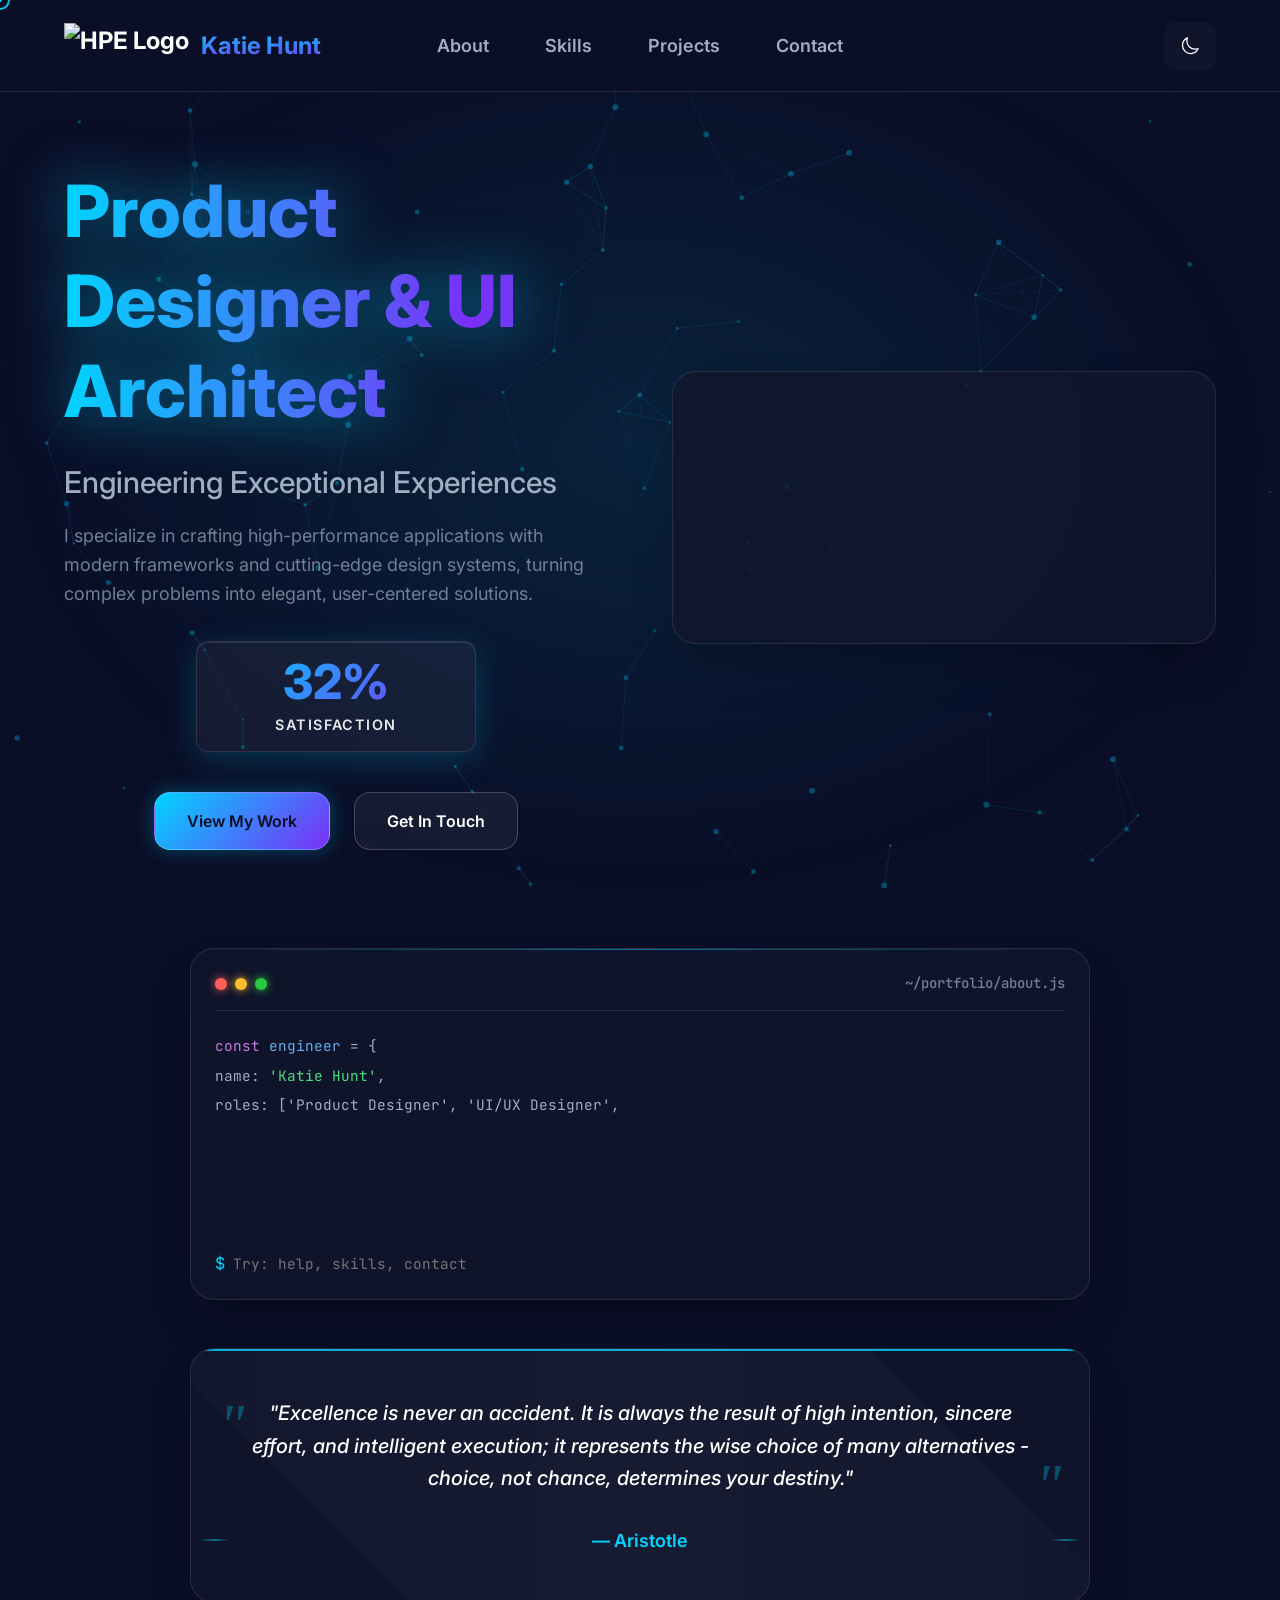
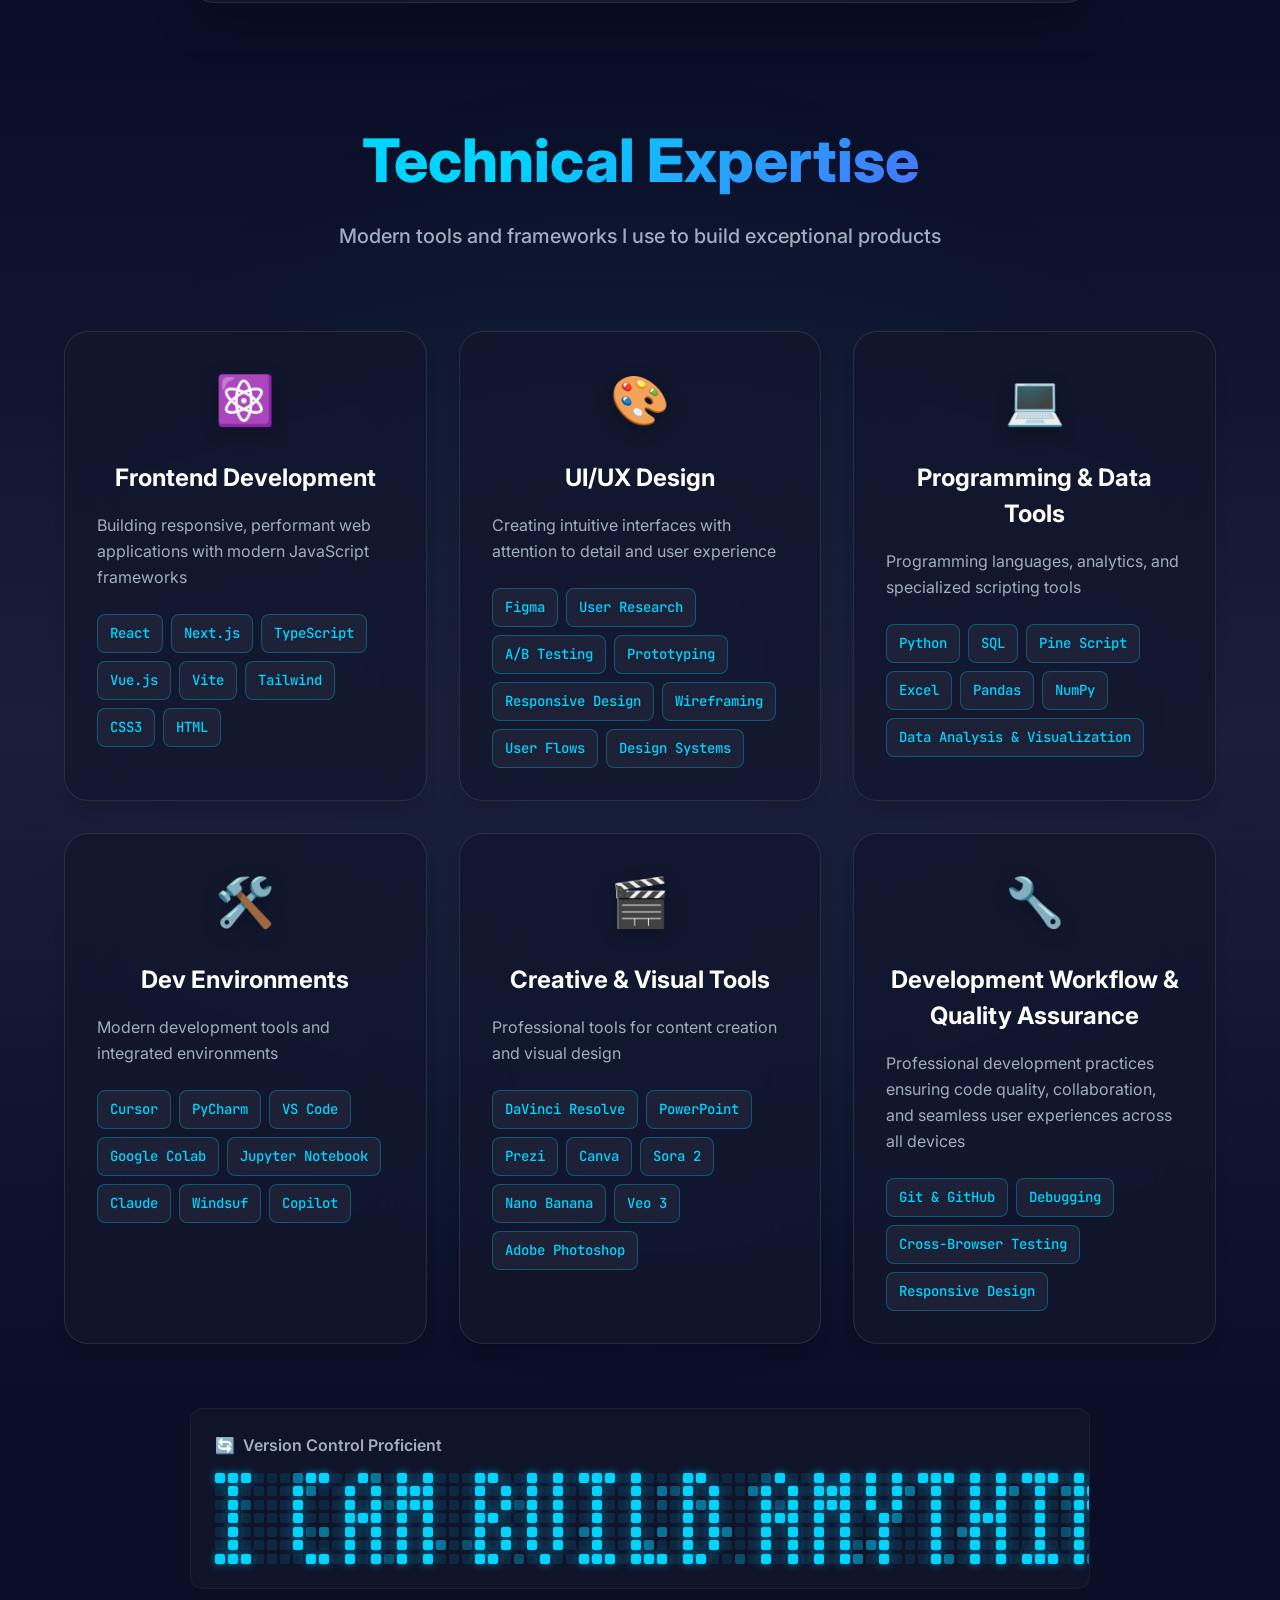
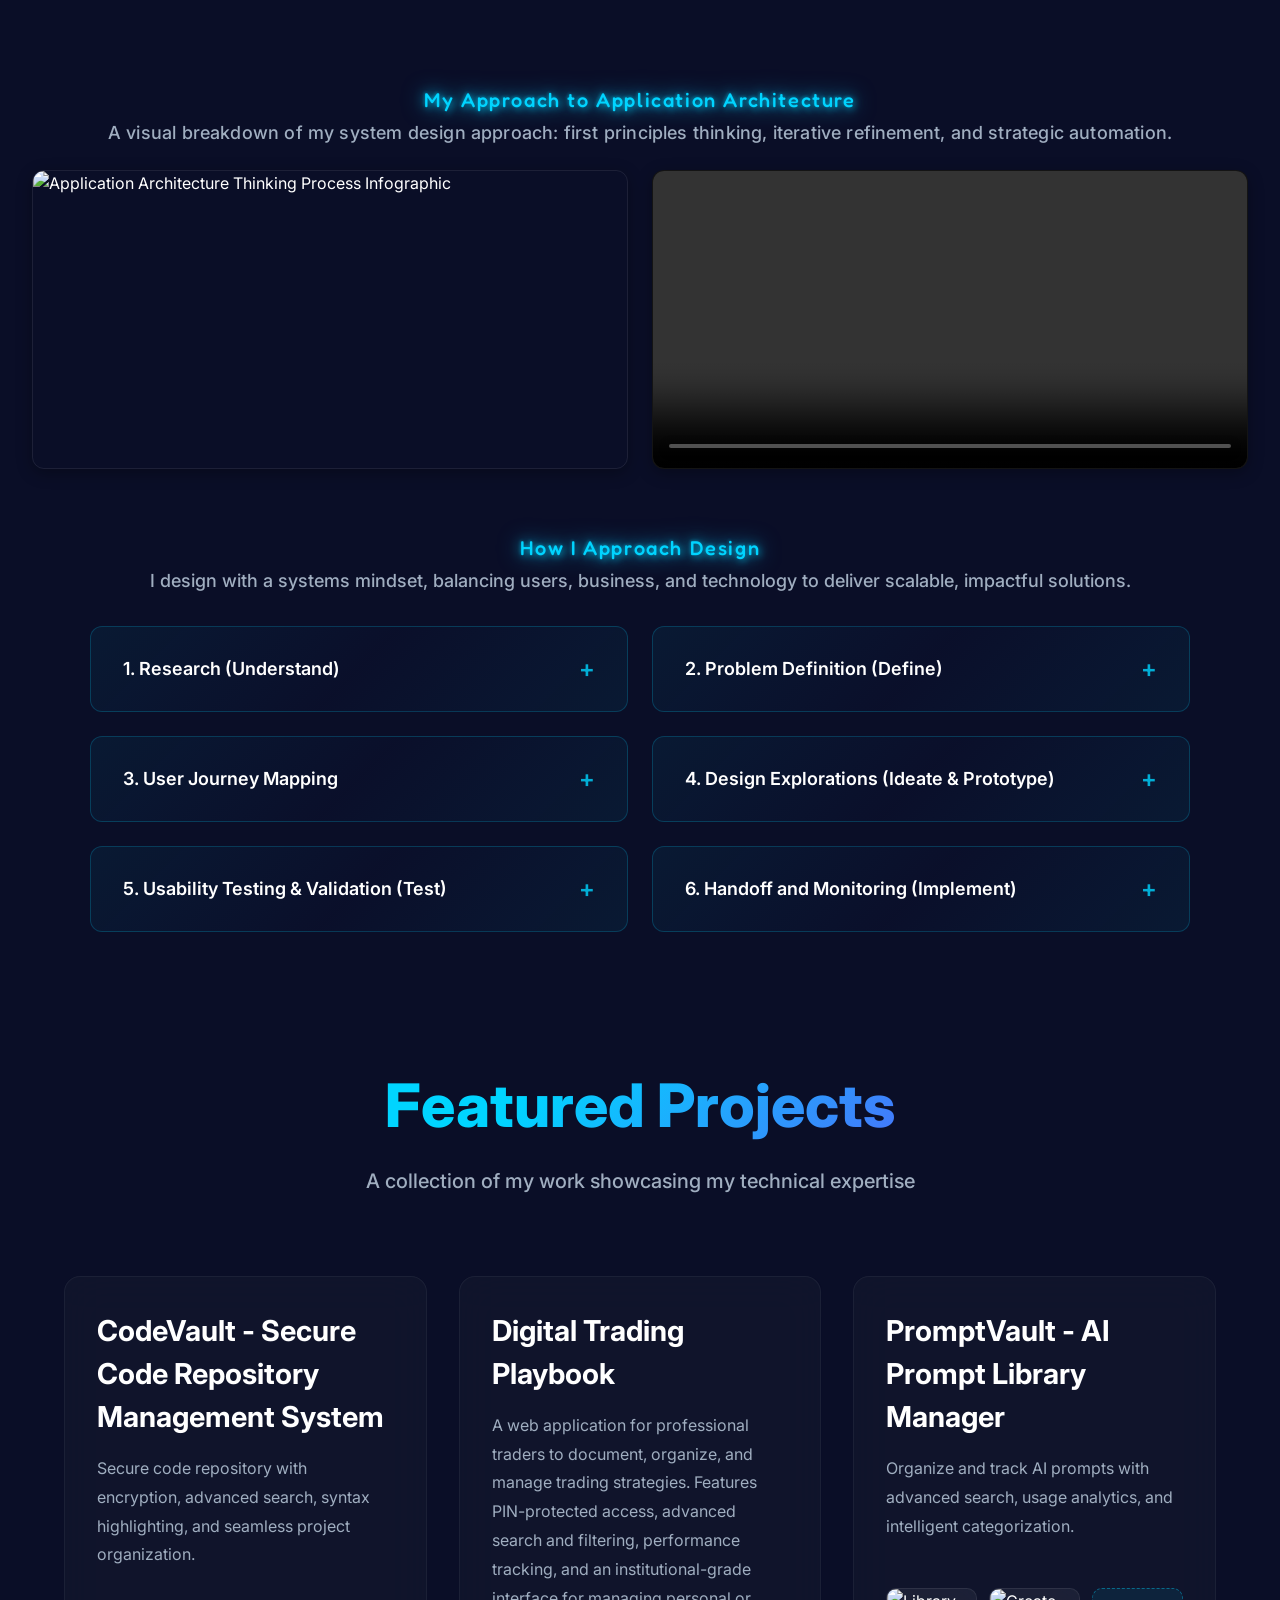
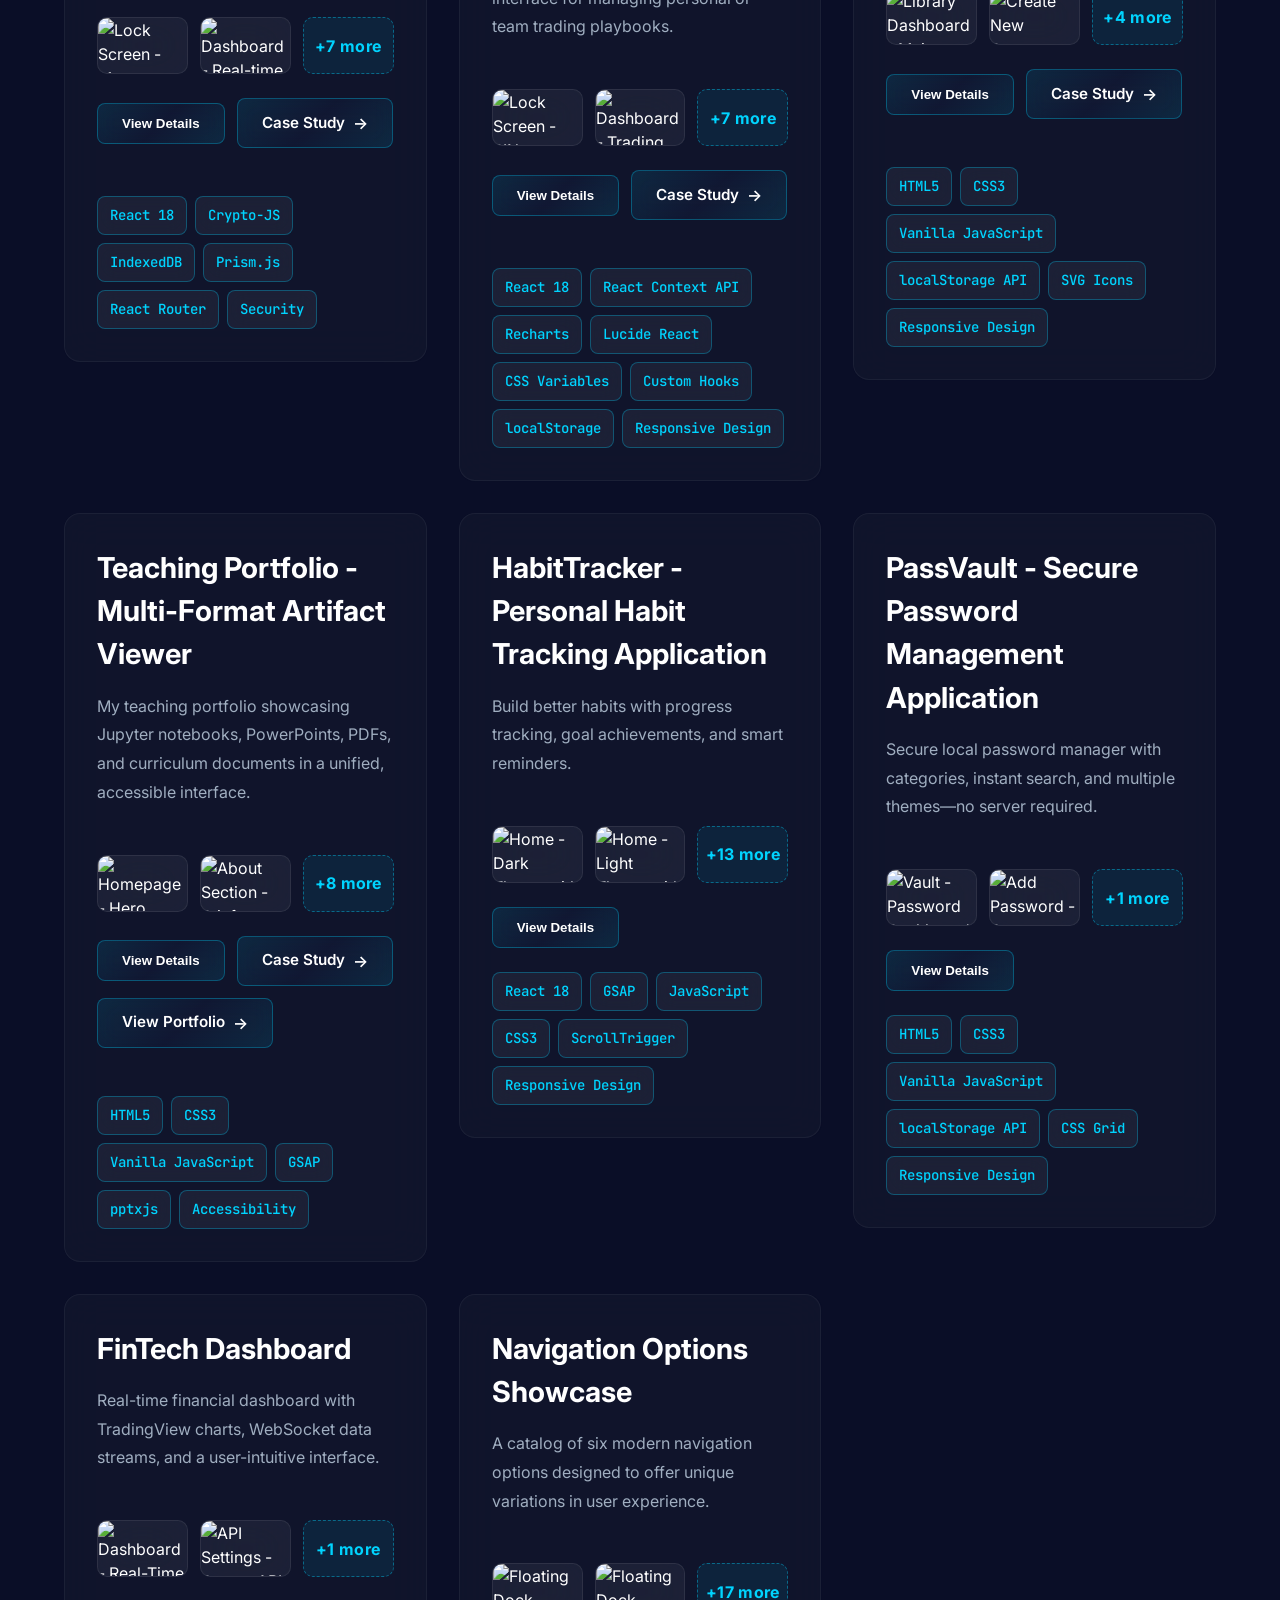
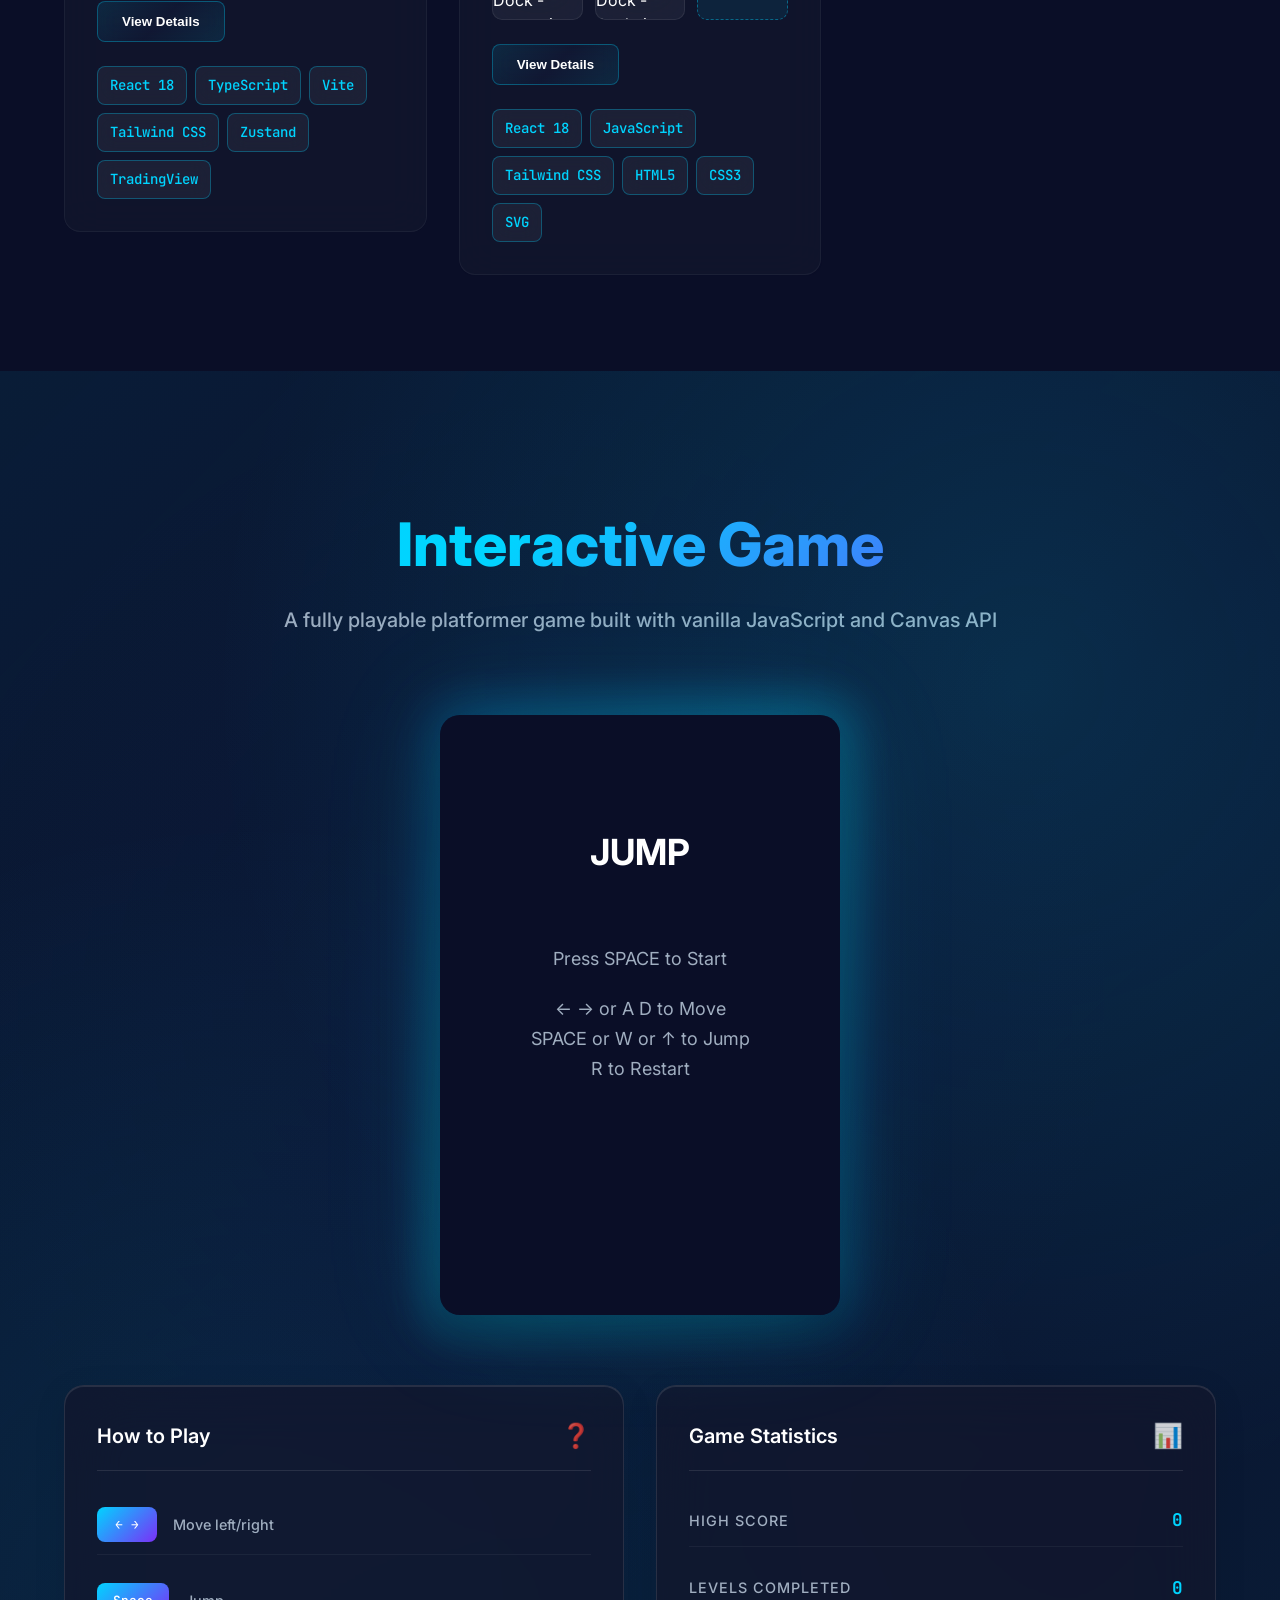
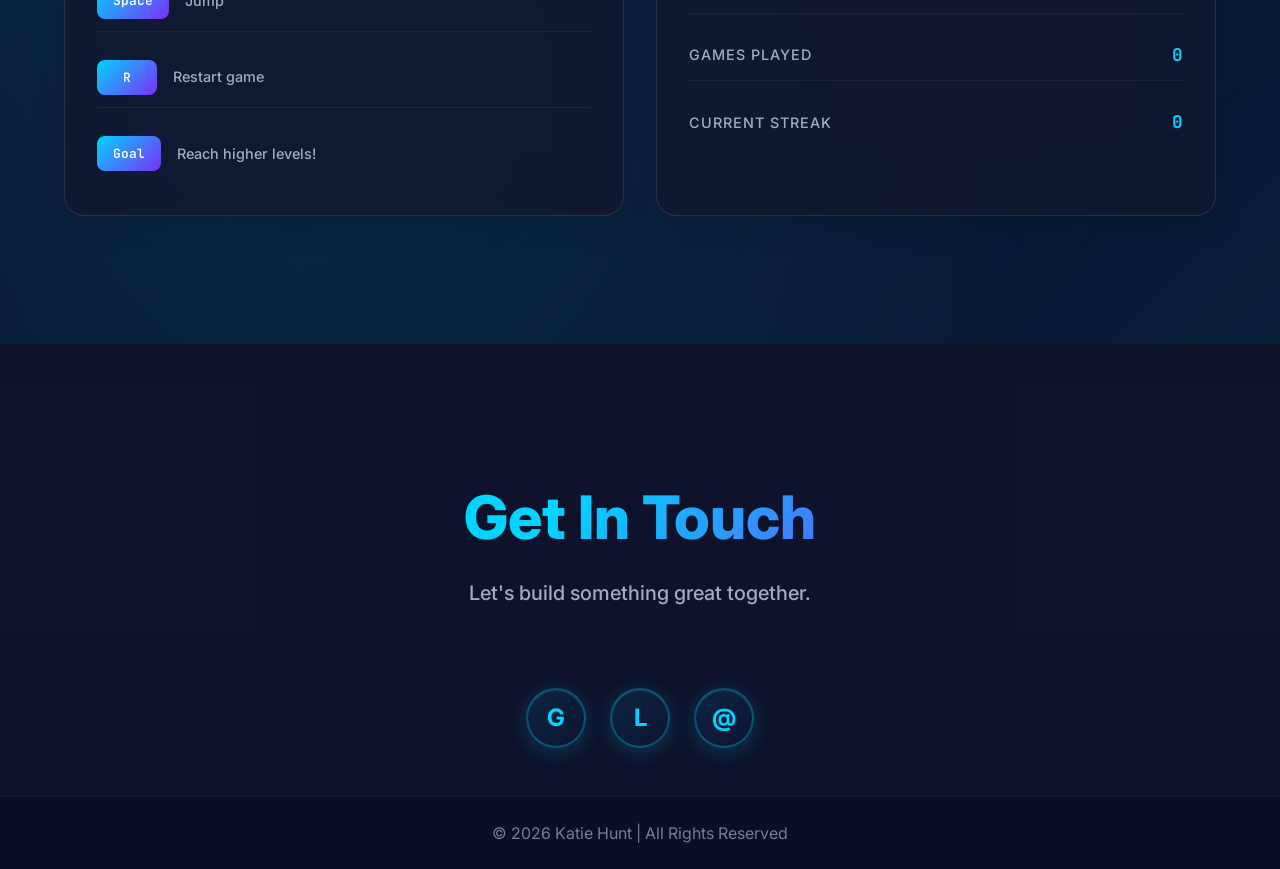
==== index.html @ 28698bba "case study pages added" ====
<!DOCTYPE html>
<html lang="en">
<head>
    <meta charset="UTF-8">
    <meta name="viewport" content="width=device-width, initial-scale=1.0">
    <title>Katie Hunt - Portfolio</title>
    <link rel="icon" href="images/HPE pyramid.png" type="image/png">
    <link rel="apple-touch-icon" href="images/HPE pyramid.png">
    <link href="https://fonts.googleapis.com/css2?family=Inter:wght@300;400;500;600;700;800&family=JetBrains+Mono:wght@400;500;600&family=Fredoka+One&display=swap" rel="stylesheet">
    <link rel="stylesheet" href="styles.css">
</head>
<body>
    <canvas id="particleCanvas"></canvas>
    <div class="modal-backdrop" id="modalBackdrop"></div>

    <div class="perf-monitor hidden" id="perfMonitor">
        <span class="fps">FPS: <span id="fps">60</span></span> | 
        Load: <span id="loadTime">0</span>ms
    </div>

    <div class="easter-egg-modal" id="easterEgg">
        <h2>🎉 You Found It!</h2>
        <p style="margin: 1.5rem 0; color: var(--text-secondary);">
            Congratulations! You discovered the secret Konami code.<br>
            <span style="color: var(--accent-primary); font-family: 'JetBrains Mono', monospace;">
                ↑ ↑ ↓ ↓ ← → ← → B A
            </span>
        </p>
        <button class="btn btn-primary" onclick="closeEasterEgg()">Awesome!</button>
    </div>

    <nav id="navbar">
        <div class="nav-left">
            <div class="logo" onclick="window.scrollTo({top: 0, behavior: 'smooth'})">
                <img src="images/HPE pyramid.png" alt="HPE Logo" class="logo-image">
                <div class="logo-text">
                    <span class="logo-letter">K</span><span class="logo-letter">a</span><span class="logo-letter">t</span><span class="logo-letter">i</span><span class="logo-letter">e</span><span class="logo-space"> </span><span class="logo-letter">H</span><span class="logo-letter">u</span><span class="logo-letter">n</span><span class="logo-letter">t</span>
                </div>
            </div>
        </div>
        <ul class="nav-links">
            <li><a href="about.html" class="about-btn">About</a></li>
            <li><a href="#skills">Skills</a></li>
            <li><a href="#projects">Projects</a></li>
            <li><a href="#contact">Contact</a></li>
        </ul>
        <div class="nav-right">
            <div class="theme-toggle" id="themeToggle" role="button" tabindex="0" aria-label="Switch to light mode">
                <svg class="theme-icon theme-icon--moon" xmlns="http://www.w3.org/2000/svg" fill="none" viewBox="0 0 24 24" stroke-width="1.5" stroke="currentColor" aria-hidden="true"><path stroke-linecap="round" stroke-linejoin="round" d="M21.752 15.002A9.718 9.718 0 0118 15.75c-5.385 0-9.75-4.365-9.75-9.75 0-1.33.266-2.597.748-3.752A9.753 9.753 0 003 11.25C3 16.635 7.365 21 12.75 21a9.753 9.753 0 009.002-5.998z"/></svg>
                <svg class="theme-icon theme-icon--sun" xmlns="http://www.w3.org/2000/svg" fill="none" viewBox="0 0 24 24" stroke-width="1.5" stroke="currentColor" aria-hidden="true"><path stroke-linecap="round" stroke-linejoin="round" d="M12 3v2.25m6.364.386l-1.591 1.591M21 12h-2.25m-.386 6.364l-1.591-1.591M12 18.75V21m-4.773-4.227l-1.591 1.591M5.25 12H3m4.227-4.773L5.636 5.636M15.75 12a3.75 3.75 0 11-7.5 0 3.75 3.75 0 017.5 0z"/></svg>
            </div>
            <button class="mobile-menu-btn" id="mobileMenuBtn">
                <span></span>
                <span></span>
                <span></span>
            </button>
        </div>
    </nav>

    <section class="hero">
        <div class="hero-content">
            <div class="hero-text">
                <h1>Product Designer & UI Architect</h1>
                <p class="subtitle">Engineering Exceptional Experiences</p>
                <p class="description">I specialize in crafting high-performance applications with modern frameworks and cutting-edge design systems, turning complex problems into elegant, user-centered solutions.</p>
                
                <div class="hero-stats">
                    <div class="stat satisfaction-stat">
                        <div class="stat-number" data-target="100">0</div>
                        <div class="stat-label">Satisfaction</div>
                    </div>
                </div>

                <div class="cta-buttons">
                    <a href="#projects" class="btn btn-primary">View My Work</a>
                    <a href="#contact" class="btn btn-secondary">Get In Touch</a>
                </div>
            </div>

            <div>
                <div class="hero-media-card">
                    <video class="hero-media-video" src="videos/PD%20portfolio%20hero%20video.mp4" autoplay muted loop playsinline preload="metadata"></video>
                </div>
            </div>
        </div>
    </section>

    <!-- Inspirational Quote Section -->
    <section class="quote-section">
        <div class="quote-stack">
            <div class="terminal-card">
                <div class="terminal-header">
                    <div class="terminal-dots">
                        <div class="terminal-dot"></div>
                        <div class="terminal-dot"></div>
                        <div class="terminal-dot"></div>
                    </div>
                    <div class="terminal-title">~/portfolio/about.js</div>
                </div>
                <div class="terminal-content">
                    <div class="terminal-line"><span class="code-keyword">const</span> <span class="code-function">engineer</span> = {</div>
                    <div class="terminal-line">  name: <span class="code-string">'Katie Hunt'</span>,</div>
                    <div class="terminal-line">  roles: [<span class="code-string">'Product Designer'</span>, <span class="code-string">'UI/UX Designer'</span>, <span class="code-string">'Frontend Engineer'</span>],</div>
                    <div class="terminal-line">  stack: {</div>
                    <div class="terminal-line">    frontend: [<span class="code-string">'React'</span>, <span class="code-string">'Next.js'</span>, <span class="code-string">'TypeScript'</span>, <span class="code-string">'Tailwind CSS'</span>, <span class="code-string">'HTML'</span>, <span class="code-string">'CSS'</span>], design: [<span class="code-string">'Wireframing'</span>, <span class="code-string">'Prototyping'</span>, <span class="code-string">'User Flows'</span>, <span class="code-string">'Design Systems'</span>],</div>
                    <div class="terminal-line">    creative: [<span class="code-string">'Cursor'</span>, <span class="code-string">'Claude'</span>, <span class="code-string">'ChatGPT'</span>]</div>
                    <div class="terminal-line">  },</div>
                    <div class="terminal-line">  passion: <span class="code-string">'Building the future'</span></div>
                    <div class="terminal-line">};</div>
                </div>
                <div class="terminal-input">
                    <span class="terminal-prompt">$</span>
                    <input type="text" class="terminal-input-field" placeholder="Try: help, skills, contact" id="terminalInput">
                </div>
            </div>

            <div class="quote-card">
                <div class="quote-content">
                    <blockquote class="quote-text">
                        "Excellence is never an accident. It is always the result of high intention, sincere effort, and intelligent execution; it represents the wise choice of many alternatives - choice, not chance, determines your destiny."
                    </blockquote>
                    <cite class="quote-attribution">― Aristotle</cite>
                </div>
            </div>
        </div>
    </section>

    <section id="skills" class="skills-section">
        <h2 class="section-title">Technical Expertise</h2>
        <p class="section-subtitle">Modern tools and frameworks I use to build exceptional products</p>

        <div class="skills-grid">
            <div class="skill-card particle-zone">
                <span class="skill-icon">⚛️</span>
                <h3>Frontend Development</h3>
                <p>Building responsive, performant web applications with modern JavaScript frameworks</p>
                <div class="tech-tags">
                    <span class="tech-tag">React</span>
                    <span class="tech-tag">Next.js</span>
                    <span class="tech-tag">TypeScript</span>
                    <span class="tech-tag">Vue.js</span>
                    <span class="tech-tag">Vite</span>
                    <span class="tech-tag">Tailwind</span>
                    <span class="tech-tag">CSS3</span>
                    <span class="tech-tag">HTML</span>
                </div>
            </div>

            <div class="skill-card particle-zone">
                <span class="skill-icon">🎨</span>
                <h3>UI/UX Design</h3>
                <p>Creating intuitive interfaces with attention to detail and user experience</p>
                <div class="tech-tags">
                    <span class="tech-tag">Figma</span>
                    <span class="tech-tag">User Research</span>
                    <span class="tech-tag">A/B Testing</span>
                    <span class="tech-tag">Prototyping</span>
                    <span class="tech-tag">Responsive Design</span>
                    <span class="tech-tag">Wireframing</span>
                    <span class="tech-tag">User Flows</span>
                    <span class="tech-tag">Design Systems</span>
                </div>
            </div>

            <div class="skill-card">
                <span class="skill-icon">💻</span>
                <h3>Programming & Data Tools</h3>
                <p>Programming languages, analytics, and specialized scripting tools</p>
                <div class="tech-tags">
                    <span class="tech-tag">Python</span>
                    <span class="tech-tag">SQL</span>
                    <span class="tech-tag">Pine Script</span>
                    <span class="tech-tag">Excel</span>
                    <span class="tech-tag">Pandas</span>
                    <span class="tech-tag">NumPy</span>
                    <span class="tech-tag">Data Analysis & Visualization</span>
                </div>
            </div>

            <div class="skill-card particle-zone">
                <span class="skill-icon">🛠️</span>
                <h3>Dev Environments</h3>
                <p>Modern development tools and integrated environments</p>
                <div class="tech-tags">
                    <span class="tech-tag">Cursor</span>
                    <span class="tech-tag">PyCharm</span>
                    <span class="tech-tag">VS Code</span>
                    <span class="tech-tag">Google Colab</span>
                    <span class="tech-tag">Jupyter Notebook</span>
                    <span class="tech-tag">Claude</span>
                    <span class="tech-tag">Windsuf</span>
                    <span class="tech-tag">Copilot</span>
                </div>
            </div>

            <div class="skill-card particle-zone">
                <span class="skill-icon">🎬</span>
                <h3>Creative & Visual Tools</h3>
                <p>Professional tools for content creation and visual design</p>
                <div class="tech-tags">
                    <span class="tech-tag">DaVinci Resolve</span>
                    <span class="tech-tag">PowerPoint</span>
                    <span class="tech-tag">Prezi</span>
                    <span class="tech-tag">Canva</span>
                    <span class="tech-tag">Sora 2</span>
                    <span class="tech-tag">Nano Banana</span>
                    <span class="tech-tag">Veo 3</span>
                    <span class="tech-tag">Adobe Photoshop</span>
                </div>
            </div>

            <div class="skill-card particle-zone">
                <span class="skill-icon">🔧</span>
                <h3>Development Workflow & Quality Assurance</h3>
                <p>Professional development practices ensuring code quality, collaboration, and seamless user experiences across all devices</p>
                <div class="tech-tags">
                    <span class="tech-tag">Git & GitHub</span>
                    <span class="tech-tag">Debugging</span>
                    <span class="tech-tag">Cross-Browser Testing</span>
                    <span class="tech-tag">Responsive Design</span>
                </div>
            </div>
        </div>
    </section>

    <div class="github-activity">
        <div class="activity-header">
            <span>🔄</span>
            <span>Version Control Proficient</span>
        </div>
        <div class="activity-grid" id="activityGrid"></div>
    </div>

    <!-- Architecture Thinking Showcase -->
    <div class="architecture-showcase-wrapper">
        <h3 class="section-subtitle architecture-brain-text">My Approach to Application Architecture</h3>
        <p class="design-approach-subtitle">A visual breakdown of my system design approach: first principles thinking, iterative refinement, and strategic automation.</p>
        <div class="architecture-showcase-container">
            <div class="architecture-item architecture-image">
                <img src="images/HIT II.png" alt="Application Architecture Thinking Process Infographic">
            </div>
            <div class="architecture-item architecture-video">
                <video src="videos/Video%20Project%202.mp4" autoplay muted loop playsinline preload="metadata" controls>
                    Your browser does not support the video tag.
                </video>
            </div>
        </div>
    </div>

    <div class="design-approach-wrapper">
        <h3 class="section-subtitle architecture-brain-text animate-in">How I Approach Design</h3>
        <p class="design-approach-subtitle">I design with a systems mindset, balancing users, business, and technology to deliver scalable, impactful solutions.</p>

        <div class="design-approach-dropdowns">
            <details class="design-dropdown">
                <summary>1. Research (Understand)</summary>
                <div class="design-dropdown-content">
                    <p>Learn what users need and why. Use interviews, data, and audits. Get clear insights to avoid guessing.</p>
                </div>
            </details>
            <details class="design-dropdown">
                <summary>2. Problem Definition (Define)</summary>
                <div class="design-dropdown-content">
                    <p>Turn insights into a clear problem. Create personas and journey maps. Get everyone aligned on the goal.</p>
                </div>
            </details>
            <details class="design-dropdown">
                <summary>3. User Journey Mapping</summary>
                <div class="design-dropdown-content">
                    <p>Map the user's path from start to goal. Find friction and opportunities early.</p>
                </div>
            </details>
            <details class="design-dropdown">
                <summary>4. Design Explorations (Ideate & Prototype)</summary>
                <div class="design-dropdown-content">
                    <p>Explore ideas, sketch, and build prototypes. Deliver solutions that balance usability and impact.</p>
                </div>
            </details>
            <details class="design-dropdown">
                <summary>5. Usability Testing & Validation (Test)</summary>
                <div class="design-dropdown-content">
                    <p>Test with real users. Get feedback. Refine for clarity and accessibility.</p>
                </div>
            </details>
            <details class="design-dropdown">
                <summary>6. Handoff and Monitoring (Implement)</summary>
                <div class="design-dropdown-content">
                    <p>Implement specs and design systems. Monitor after launch so designs perform.</p>
                </div>
            </details>
        </div>
    </div>

    <section id="projects" class="projects-section">
        <h2 class="section-title">Featured Projects</h2>
        <p class="section-subtitle">A collection of my work showcasing my technical expertise</p>

        <div class="projects-grid">
            <article class="project-card card-3d-advanced particle-zone">
                <div class="project-content">
                    <h3>CodeVault - Secure Code Repository Management System</h3>
                    <p>Secure code repository with encryption, advanced search, syntax highlighting, and seamless project organization.</p>
                    
                    <div class="project-gallery" data-project="project3"></div>
                    
                    <div class="project-buttons">
                        <button class="expand-details-btn">View Details</button>
                        <a href="case-studies/codevault.html" class="view-portfolio-btn">
                            <span class="btn-text">Case Study</span>
                            <span class="btn-arrow">→</span>
                        </a>
                    </div>
                    
                    <div class="project-details-expanded">
                        <div class="detail-section">
                            <h4>Problem Solved</h4>
                            <p>Provides secure, encrypted storage for code snippets and repositories locally on your device. Protects sensitive code with password authentication while keeping it organized and searchable.</p>
                        </div>
                        <div class="detail-section">
                            <h4>Key Features</h4>
                            <ul class="arrow-list">
                                <li>➤ Master password authentication</li>
                                <li>➤ Code snippet management for 20+ languages</li>
                                <li>➤ Advanced search and filtering</li>
                                <li>➤ Project organization with custom colors</li>
                                <li>➤ File tree navigation with syntax highlighting</li>
                                <li>➤ IndexedDB storage for large collections</li>
                                <li>➤ Real-time KPI dashboard</li>
                            </ul>
                        </div>
                    </div>
                    
                    <div class="tech-tags">
                        <span class="tech-tag">React 18</span>
                        <span class="tech-tag">Crypto-JS</span>
                        <span class="tech-tag">IndexedDB</span>
                        <span class="tech-tag">Prism.js</span>
                        <span class="tech-tag">React Router</span>
                        <span class="tech-tag">Security</span>
                    </div>
                </div>
            </article>

            <article class="project-card card-3d-advanced particle-zone">
                <div class="project-content">
                    <h3>Digital Trading Playbook</h3>
                    <p>A web application for professional traders to document, organize, and manage trading strategies. Features PIN-protected access, advanced search and filtering, performance tracking, and an institutional-grade interface for managing personal or team trading playbooks.</p>
                    
                    <div class="project-gallery" data-project="project8"></div>
                    
                    <div class="project-buttons">
                        <button class="expand-details-btn">View Details</button>
                        <a href="case-studies/digital-trading-playbook.html" class="view-portfolio-btn">
                            <span class="btn-text">Case Study</span>
                            <span class="btn-arrow">→</span>
                        </a>
                    </div>
                    
                    <div class="project-details-expanded">
                        <div class="detail-section">
                            <h4>Problem Solved</h4>
                            <p>Centralizes trading strategies into one secure, organized platform. Replaces scattered notes and spreadsheets with a professional system for documenting trade rules, tracking performance metrics, and quickly referencing strategies during trading sessions.</p>
                        </div>
                        <div class="detail-section">
                            <h4>Key Features</h4>
                            <ul class="arrow-list">
                                <li>➤ PIN-protected authentication with auto-lock</li>
                                <li>➤ Dashboard with stats, search, filtering, and sorting</li>
                                <li>➤ Grid/list view modes</li>
                                <li>➤ Play Editor (create, view, edit, delete, duplicate)</li>
                                <li>➤ Multi-theme system (Dark, Light, Neon)</li>
                                <li>➤ Performance tracking with charts</li>
                                <li>➤ Keyboard shortcuts</li>
                                <li>➤ Data export/import (JSON)</li>
                            </ul>
                        </div>
                    </div>
                    
                    <div class="tech-tags">
                        <span class="tech-tag">React 18</span>
                        <span class="tech-tag">React Context API</span>
                        <span class="tech-tag">Recharts</span>
                        <span class="tech-tag">Lucide React</span>
                        <span class="tech-tag">CSS Variables</span>
                        <span class="tech-tag">Custom Hooks</span>
                        <span class="tech-tag">localStorage</span>
                        <span class="tech-tag">Responsive Design</span>
                    </div>
                </div>
            </article>

            <article class="project-card card-3d-advanced particle-zone">
                <div class="project-content">
                    <h3>PromptVault - AI Prompt Library Manager</h3>
                    <p>Organize and track AI prompts with advanced search, usage analytics, and intelligent categorization.</p>
                    
                    <div class="project-gallery" data-project="project7"></div>
                    
                    <div class="project-buttons">
                        <button class="expand-details-btn">View Details</button>
                        <a href="case-studies/promptvault.html" class="view-portfolio-btn">
                            <span class="btn-text">Case Study</span>
                            <span class="btn-arrow">→</span>
                        </a>
                    </div>
                    
                    <div class="project-details-expanded">
                        <div class="detail-section">
                            <h4>Problem Solved</h4>
                            <p>Organizes and manages AI prompts in one centralized library. Eliminates the frustration of recreating effective prompts by providing searchable categories, usage tracking, and insights into which prompts work best.</p>
                        </div>
                        <div class="detail-section">
                            <h4>Key Features</h4>
                            <ul class="arrow-list">
                                <li>➤ Multi-page routing (Library, Favorites, AI Insights, Settings)</li>
                                <li>➤ Dynamic category management</li>
                                <li>➤ AI Insights and Analytics dashboard</li>
                                <li>➤ Search with suggestions and filtering</li>
                                <li>➤ Data export/import functionality</li>
                                <li>➤ KPI dashboard with usage stats</li>
                            </ul>
                        </div>
                    </div>
                    
                    <div class="tech-tags">
                        <span class="tech-tag">HTML5</span>
                        <span class="tech-tag">CSS3</span>
                        <span class="tech-tag">Vanilla JavaScript</span>
                        <span class="tech-tag">localStorage API</span>
                        <span class="tech-tag">SVG Icons</span>
                        <span class="tech-tag">Responsive Design</span>
                    </div>
                </div>
            </article>

            <article class="project-card card-3d-advanced particle-zone">
                <div class="project-content">
                    <h3>Teaching Portfolio - Multi-Format Artifact Viewer</h3>
                    <p>My teaching portfolio showcasing Jupyter notebooks, PowerPoints, PDFs, and curriculum documents in a unified, accessible interface.</p>
                    
                    <div class="project-gallery" data-project="project6"></div>
                    
                    <!-- Button Container for Horizontal Layout -->
                    <div class="project-buttons">
                        <button class="expand-details-btn">View Details</button>
                        <a href="case-studies/teaching-portfolio.html" class="view-portfolio-btn">
                            <span class="btn-text">Case Study</span>
                            <span class="btn-arrow">→</span>
                        </a>
                        <a href="https://khunt247.github.io/Teaching-Portfolio/" target="_blank" rel="noopener noreferrer" class="view-portfolio-btn">
                            <span class="btn-text">View Portfolio</span>
                            <span class="btn-arrow">→</span>
                        </a>
                    </div>
                    
                    <div class="project-details-expanded">
                        <div class="detail-section">
                            <h4>Problem Solved</h4>
                            <p>Showcases diverse educational materials (notebooks, presentations, PDFs) in one accessible platform. Eliminates the need for multiple apps or downloads by rendering all content directly in the browser with full accessibility support.</p>
                        </div>
                        <div class="detail-section">
                            <h4>Key Features</h4>
                            <ul class="arrow-list">
                                <li>➤ Multi-format viewer (PDFs, PowerPoints, Jupyter notebooks)</li>
                                <li>➤ Interactive project filtering by category</li>
                                <li>➤ GSAP scroll-triggered animations</li>
                                <li>➤ Email modal with click-to-copy</li>
                                <li>➤ WCAG-compliant accessibility</li>
                                <li>➤ Responsive mobile design</li>
                            </ul>
                        </div>
                    </div>
                    
                    <div class="tech-tags">
                        <span class="tech-tag">HTML5</span>
                        <span class="tech-tag">CSS3</span>
                        <span class="tech-tag">Vanilla JavaScript</span>
                        <span class="tech-tag">GSAP</span>
                        <span class="tech-tag">pptxjs</span>
                        <span class="tech-tag">Accessibility</span>
                    </div>
                </div>
            </article>

            <article class="project-card card-3d-advanced particle-zone">
                <div class="project-content">
                    <h3>HabitTracker - Personal Habit Tracking Application</h3>
                    <p>Build better habits with progress tracking, goal achievements, and smart reminders.</p>
                    
                    <div class="project-gallery" data-project="project2"></div>
                    
                    <button class="expand-details-btn">View Details</button>
                    
                    <div class="project-details-expanded">
                        <div class="detail-section">
                            <h4>Problem Solved</h4>
                            <p>Helps users build and maintain consistent habits through visual progress tracking and motivational feedback. Makes habit formation easier with clear data visualization and achievement milestones.</p>
                        </div>
                        <div class="detail-section">
                            <h4>Key Features</h4>
                            <ul class="arrow-list">
                                <li>➤ Habit dashboard with completion indicators</li>
                                <li>➤ Streak counters with animated numbers</li>
                                <li>➤ Weekly progress charts</li>
                                <li>➤ Achievement badges system</li>
                                <li>➤ Dark/light theme toggle</li>
                                <li>➤ Responsive mobile-first design</li>
                            </ul>
                        </div>
                    </div>
                    
                    <div class="tech-tags">
                        <span class="tech-tag">React 18</span>
                        <span class="tech-tag">GSAP</span>
                        <span class="tech-tag">JavaScript</span>
                        <span class="tech-tag">CSS3</span>
                        <span class="tech-tag">ScrollTrigger</span>
                        <span class="tech-tag">Responsive Design</span>
                    </div>
                </div>
            </article>

            <article class="project-card card-3d-advanced particle-zone">
                <div class="project-content">
                    <h3>PassVault - Secure Password Management Application</h3>
                    <p>Secure local password manager with categories, instant search, and multiple themes—no server required.</p>
                    
                    <div class="project-gallery" data-project="project5"></div>
                    
                    <button class="expand-details-btn">View Details</button>
                    
                    <div class="project-details-expanded">
                        <div class="detail-section">
                            <h4>Problem Solved</h4>
                            <p>Keeps passwords secure and organized locally on your device without relying on cloud services. Eliminates the hassle of forgetting passwords while maintaining complete privacy and control over your data.</p>
                        </div>
                        <div class="detail-section">
                            <h4>Key Features</h4>
                            <ul class="arrow-list">
                                <li>➤ Dynamic category management</li>
                                <li>➤ One-click password copying</li>
                                <li>➤ Real-time search functionality</li>
                                <li>➤ Multiple theme options</li>
                                <li>➤ Confirmation modals for destructive actions</li>
                            </ul>
                        </div>
                    </div>
                    
                    <div class="tech-tags">
                        <span class="tech-tag">HTML5</span>
                        <span class="tech-tag">CSS3</span>
                        <span class="tech-tag">Vanilla JavaScript</span>
                        <span class="tech-tag">localStorage API</span>
                        <span class="tech-tag">CSS Grid</span>
                        <span class="tech-tag">Responsive Design</span>
                    </div>
                </div>
            </article>

            <article class="project-card card-3d-advanced particle-zone">
                <div class="project-content">
                    <h3>FinTech Dashboard</h3>
                    <p>Real-time financial dashboard with TradingView charts, WebSocket data streams, and a user-intuitive interface.</p>
                    
                    <div class="project-gallery" data-project="project4"></div>
                    
                    <button class="expand-details-btn">View Details</button>
                    
                    <div class="project-details-expanded">
                        <div class="detail-section">
                            <h4>Problem Solved</h4>
                            <p>Consolidates real-time financial data into a single, user-friendly dashboard. Simplifies complex market information with professional charts and technical analysis tools accessible from any device.</p>
                        </div>
                        <div class="detail-section">
                            <h4>Key Features</h4>
                            <ul class="arrow-list">
                                <li>➤ Real-time WebSocket connections</li>
                                <li>➤ Professional charts with technical indicators (SMA, EMA, Bollinger Bands, RSI, MACD)</li>
                                <li>➤ TradingView integration</li>
                                <li>➤ Responsive mobile-first design</li>
                                <li>➤ Optimized performance for 1000+ data points</li>
                            </ul>
                        </div>
                    </div>
                    
                    <div class="tech-tags">
                        <span class="tech-tag">React 18</span>
                        <span class="tech-tag">TypeScript</span>
                        <span class="tech-tag">Vite</span>
                        <span class="tech-tag">Tailwind CSS</span>
                        <span class="tech-tag">Zustand</span>
                        <span class="tech-tag">TradingView</span>
                    </div>
                </div>
            </article>

            <article class="project-card card-3d-advanced particle-zone">
                <div class="project-content">
                    <h3>Navigation Options Showcase</h3>
                    <p>A catalog of six modern navigation options designed to offer unique variations in user experience.</p>
                    
                    <div class="project-gallery" data-project="project1"></div>
                    
                    <button class="expand-details-btn">View Details</button>
                    
                    <div class="project-details-expanded">
                        <div class="detail-section">
                            <h4>Problem Solved</h4>
                            <p>Demonstrates modern navigation patterns that balance functionality with clean design. Showcases solutions for organizing content efficiently while providing quick access to features across different screen sizes.</p>
                        </div>
                        <div class="detail-section">
                            <h4>Key Features</h4>
                            <ul class="arrow-list">
                                <li>➤ Six navigation patterns (floating dock, morphing header, radial menu, command bar, slide-out panel, tabbed interface)</li>
                                <li>➤ Glassmorphism effects and gradient backgrounds</li>
                                <li>➤ Smooth animations and transitions</li>
                                <li>➤ Accessibility features and keyboard shortcuts</li>
                                <li>➤ Responsive design</li>
                            </ul>
                        </div>
                    </div>
                    
                    <div class="tech-tags">
                        <span class="tech-tag">React 18</span>
                        <span class="tech-tag">JavaScript</span>
                        <span class="tech-tag">Tailwind CSS</span>
                        <span class="tech-tag">HTML5</span>
                        <span class="tech-tag">CSS3</span>
                        <span class="tech-tag">SVG</span>
                    </div>
                </div>
            </article>
        </div>
    </section>

    <section id="playground" class="playground-section">
        <h2 class="section-title">Interactive Game</h2>
        <p class="section-subtitle">A fully playable platformer game built with vanilla JavaScript and Canvas API</p>

        <div class="playground-container">
            <!-- Game Canvas Section -->
            <div class="game-showcase">
                <div class="game-canvas-wrapper">
                    <canvas id="gameCanvas" width="400" height="600"></canvas>
                    <div class="canvas-glow"></div>
                </div>
            </div>

            <!-- Game Info Section -->
            <div class="game-info-grid">
                <!-- Game Instructions -->
                <div class="info-card instructions-card">
                    <div class="card-header">
                        <h3>How to Play</h3>
                        <div class="card-icon">❓</div>
                    </div>
                    <div class="instructions-content">
                        <div class="instruction-item">
                            <span class="instruction-key">← →</span>
                            <span class="instruction-desc">Move left/right</span>
                        </div>
                        <div class="instruction-item">
                            <span class="instruction-key">Space</span>
                            <span class="instruction-desc">Jump</span>
                        </div>
                        <div class="instruction-item">
                            <span class="instruction-key">R</span>
                            <span class="instruction-desc">Restart game</span>
                        </div>
                        <div class="instruction-item">
                            <span class="instruction-key">Goal</span>
                            <span class="instruction-desc">Reach higher levels!</span>
                        </div>
                    </div>
                </div>

                <!-- Game Statistics -->
                <div class="info-card stats-card">
                    <div class="card-header">
                        <h3>Game Statistics</h3>
                        <div class="card-icon">📊</div>
                    </div>
                    <div class="stats-content">
                        <div class="stat-item">
                            <span class="stat-label">High Score</span>
                            <span class="stat-value" id="highScoreDisplay">0</span>
                        </div>
                        <div class="stat-item">
                            <span class="stat-label">Levels Completed</span>
                            <span class="stat-value" id="levelsCompleted">0</span>
                        </div>
                        <div class="stat-item">
                            <span class="stat-label">Games Played</span>
                            <span class="stat-value" id="gamesPlayed">0</span>
                        </div>
                        <div class="stat-item">
                            <span class="stat-label">Current Streak</span>
                            <span class="stat-value" id="currentStreak">0</span>
                        </div>
                    </div>
                </div>
            </div>
        </div>
    </section>

    <section id="contact" class="contact-section">
        <div class="contact-container">
            <h2 class="section-title">Get In Touch</h2>
            <p class="section-subtitle">Let's build something great together.</p>
            
            <div class="contact-social-links">
                <a href="https://github.com/khunt247" class="contact-social-link" title="GitHub - khunt247" target="_blank" rel="noopener noreferrer">G</a>
                <a href="https://www.linkedin.com/in/katie-hunt-/" class="contact-social-link" title="LinkedIn - Katie Hunt" target="_blank" rel="noopener noreferrer">L</a>
                <a href="#" class="contact-social-link email-modal-trigger" title="Email - katiehunt95@gmail.com" data-email="katiehunt95@gmail.com">@</a>
            </div>

        </div>
    </section>

    <footer>
        <div class="footer-content">
            <div class="footer-text">© 2026 Katie Hunt | All Rights Reserved</div>
        </div>
    </footer>

    <!-- Email Copy Modal -->
    <div class="email-modal" id="emailModal">
        <div class="email-modal-backdrop" id="emailModalBackdrop"></div>
        <div class="email-modal-content">
            <button class="email-modal-close" id="emailModalClose">&times;</button>
            <div class="email-modal-header">
                <h3>Copy Email Address</h3>
            </div>
            <div class="email-modal-body">
                <div class="email-display" id="emailDisplay">katiehunt95@gmail.com</div>
                <button class="copy-email-btn" id="copyEmailBtn">
                    <span class="btn-text">Copy Email</span>
                    <span class="btn-icon">📋</span>
                </button>
                <div class="copy-success" id="copySuccess">
                    <span class="success-icon">✓</span>
                    <span class="success-text">Email copied to clipboard!</span>
                </div>
            </div>
        </div>
    </div>

    <!-- Screenshot Modal -->
    <div class="screenshot-modal" id="screenshotModal">
        <div class="screenshot-modal-backdrop" id="screenshotModalBackdrop"></div>
        <div class="screenshot-modal-content">
            <button class="screenshot-modal-close" id="screenshotModalClose">&times;</button>
            <button class="screenshot-nav screenshot-nav-prev" id="screenshotNavPrev">‹</button>
            <button class="screenshot-nav screenshot-nav-next" id="screenshotNavNext">›</button>
            <img src="" alt="Project Screenshot" id="modalImage" style="display: none;">
            <video id="modalVideo" controls style="display: none;">
                Your browser does not support the video tag.
            </video>
            <div class="screenshot-caption" id="modalCaption"></div>
        </div>
    </div>

    <script src="script.js" defer></script>
</body>
</html>
---- styles.css ----
* {
    margin: 0;
    padding: 0;
    box-sizing: border-box;
}

/* Custom Scrollbar - Dark Theme (Default) */
::-webkit-scrollbar {
    width: 8px;
}

body[data-theme="dark"] ::-webkit-scrollbar-track,
::-webkit-scrollbar-track {
    background: rgba(0, 0, 0, 0.1);
}

body[data-theme="dark"] ::-webkit-scrollbar-thumb,
::-webkit-scrollbar-thumb {
    background: #00d4ff;
    border-radius: 4px;
}

body[data-theme="dark"] ::-webkit-scrollbar-thumb:hover,
::-webkit-scrollbar-thumb:hover {
    background: #00b8e6;
}

/* Firefox scrollbar */
html,
body[data-theme="dark"] {
    scrollbar-width: thin;
    scrollbar-color: #00d4ff rgba(0, 0, 0, 0.1);
}

:root {
    /* Design System - Color Tokens */
    --bg-primary: #0a0e27;
    --bg-secondary: #12172e;
    --bg-tertiary: #1a1f3a;
    --bg-card: rgba(18, 23, 46, 0.8);
    --bg-card-hover: rgba(18, 23, 46, 0.95);
    --bg-glass: rgba(255, 255, 255, 0.05);
    --bg-glass-hover: rgba(255, 255, 255, 0.1);
    
    /* Accent Colors */
    --accent-primary: #00d4ff;
    --accent-primary-hover: #00b8e6;
    --accent-secondary: #7b2ff7;
    --accent-secondary-hover: #6b1ce6;
    --accent-tertiary: #ff006e;
    --accent-tertiary-hover: #e6005c;
    --accent-success: #27c93f;
    --accent-warning: #ffbd2e;
    --accent-error: #ff5f56;
    
    /* Text Colors */
    --text-primary: #ffffff;
    --text-secondary: #a0aec0;
    --text-muted: #718096;
    --text-inverse: #0a0e27;
    --text-accent: var(--accent-primary);
    
    /* Typography Scale */
    --font-size-xs: 0.75rem;    /* 12px */
    --font-size-sm: 0.875rem;   /* 14px */
    --font-size-base: 1rem;    /* 16px */
    --font-size-lg: 1.125rem;   /* 18px */
    --font-size-xl: 1.25rem;    /* 20px */
    --font-size-2xl: 1.5rem;    /* 24px */
    --font-size-3xl: 1.875rem;  /* 30px */
    --font-size-4xl: 2.25rem;  /* 36px */
    --font-size-5xl: 3rem;     /* 48px */
    --font-size-6xl: 3.75rem;  /* 60px */
    --font-size-7xl: 4.5rem;   /* 72px */
    
    /* Font Weights */
    --font-weight-light: 300;
    --font-weight-normal: 400;
    --font-weight-medium: 500;
    --font-weight-semibold: 600;
    --font-weight-bold: 700;
    --font-weight-extrabold: 800;
    
    /* Line Heights */
    --line-height-tight: 1.25;
    --line-height-snug: 1.375;
    --line-height-normal: 1.5;
    --line-height-relaxed: 1.625;
    --line-height-loose: 2;
    
    /* Spacing System (4px base) */
    --space-1: 0.25rem;   /* 4px */
    --space-2: 0.5rem;    /* 8px */
    --space-3: 0.75rem;   /* 12px */
    --space-4: 1rem;      /* 16px */
    --space-5: 1.25rem;   /* 20px */
    --space-6: 1.5rem;    /* 24px */
    --space-8: 2rem;      /* 32px */
    --space-10: 2.5rem;   /* 40px */
    --space-12: 3rem;     /* 48px */
    --space-16: 4rem;     /* 64px */
    --space-20: 5rem;     /* 80px */
    --space-24: 6rem;     /* 96px */
    --space-32: 8rem;     /* 128px */
    
    /* Border Radius */
    --radius-sm: 0.25rem;   /* 4px */
    --radius-md: 0.5rem;    /* 8px */
    --radius-lg: 0.75rem;   /* 12px */
    --radius-xl: 1rem;      /* 16px */
    --radius-2xl: 1.5rem;  /* 24px */
    --radius-full: 9999px;
    
    /* Shadows & Elevation */
    --shadow-sm: 0 1px 2px 0 rgba(0, 0, 0, 0.05);
    --shadow-md: 0 4px 6px -1px rgba(0, 0, 0, 0.1), 0 2px 4px -1px rgba(0, 0, 0, 0.06);
    --shadow-lg: 0 10px 15px -3px rgba(0, 0, 0, 0.1), 0 4px 6px -2px rgba(0, 0, 0, 0.05);
    --shadow-xl: 0 20px 25px -5px rgba(0, 0, 0, 0.1), 0 10px 10px -5px rgba(0, 0, 0, 0.04);
    --shadow-2xl: 0 25px 50px -12px rgba(0, 0, 0, 0.25);
    --shadow-glow: 0 0 20px rgba(0, 212, 255, 0.3);
    --shadow-glow-lg: 0 0 40px rgba(0, 212, 255, 0.4);
    
    /* Transitions */
    --transition-fast: 150ms ease;
    --transition-normal: 300ms ease;
    --transition-slow: 500ms ease;
    --transition-bounce: 300ms cubic-bezier(0.68, -0.55, 0.265, 1.55);
    --transition-spring: 400ms cubic-bezier(0.175, 0.885, 0.32, 1.275);
}

[data-theme="light"] {
    /* Sophisticated Light Theme Color System */
    --bg-primary: #fefefe;
    --bg-secondary: #fafbfc;
    --bg-tertiary: #f5f7fa;
    --bg-card: rgba(255, 255, 255, 0.95);
    --bg-card-hover: rgba(255, 255, 255, 0.98);
    --bg-glass: rgba(255, 255, 255, 0.7);
    --bg-glass-hover: rgba(255, 255, 255, 0.85);
    
    /* Enhanced text hierarchy with warm undertones */
    --text-primary: #1a1d29;
    --text-secondary: #4a5568;
    --text-muted: #6b7280;
    --text-inverse: #ffffff;
    
    /* Sophisticated multi-layer shadows with color tinting */
    --shadow-sm: 0 1px 3px 0 rgba(0, 0, 0, 0.08), 0 1px 2px 0 rgba(0, 0, 0, 0.04);
    --shadow-md: 0 4px 8px -2px rgba(0, 0, 0, 0.12), 0 2px 4px -2px rgba(0, 0, 0, 0.08), 0 0 0 1px rgba(0, 0, 0, 0.02);
    --shadow-lg: 0 10px 20px -4px rgba(0, 0, 0, 0.15), 0 4px 8px -4px rgba(0, 0, 0, 0.1), 0 0 0 1px rgba(0, 0, 0, 0.03);
    --shadow-xl: 0 20px 40px -8px rgba(0, 0, 0, 0.2), 0 8px 16px -8px rgba(0, 0, 0, 0.12), 0 0 0 1px rgba(0, 0, 0, 0.04);
    --shadow-2xl: 0 32px 64px -12px rgba(0, 0, 0, 0.25), 0 16px 32px -16px rgba(0, 0, 0, 0.15), 0 0 0 1px rgba(0, 0, 0, 0.05);
    
    /* Accent colors - navy instead of cyan */
    --accent-primary: #1e3a8a;
    --accent-primary-hover: #1e40af;
    
    /* Enhanced glow effects with navy tinting */
    --shadow-glow: 0 0 30px rgba(30, 58, 138, 0.15), 0 0 60px rgba(30, 58, 138, 0.08);
    --shadow-glow-lg: 0 0 50px rgba(30, 58, 138, 0.2), 0 0 100px rgba(30, 58, 138, 0.1);
    
    /* Light theme specific accent glows */
    --shadow-accent-navy: 0 0 30px rgba(30, 58, 138, 0.15), 0 0 60px rgba(30, 58, 138, 0.08);
}

/* Light Mode Hero Title - Masculine Gradient with Animation */
[data-theme="light"] .hero-text h1 {
    background: linear-gradient(
        90deg,
        #1e3a8a 0%,
        #0f172a 20%,
        #2563eb 40%,
        #1e3a8a 60%,
        #0f172a 80%,
        #2563eb 100%
    );
    background-size: 300% auto;
    -webkit-background-clip: text;
    -webkit-text-fill-color: transparent;
    background-clip: text;
    animation: 
        heroTitleEntrance 1.2s cubic-bezier(0.34, 1.56, 0.64, 1) 0.3s both,
        gradientFlow 4s linear infinite,
        titlePulseLight 3s ease-in-out infinite;
    filter: drop-shadow(0 2px 12px rgba(30, 58, 138, 0.5));
}

/* Light theme pulse effect */
@keyframes titlePulseLight {
    0%, 100% {
        transform: scale(1);
        filter: drop-shadow(0 2px 12px rgba(30, 58, 138, 0.5));
    }
    50% {
        transform: scale(1.02);
        filter: drop-shadow(0 4px 20px rgba(37, 99, 235, 0.7));
    }
}

/* Enhanced Light Theme Glassmorphism */
[data-theme="light"] .hero-media-card,
[data-theme="light"] .terminal-card,
[data-theme="light"] .skill-card,
[data-theme="light"] .project-card,
[data-theme="light"] .quote-card,
[data-theme="light"] .info-card {
    background: linear-gradient(135deg, 
        rgba(255, 255, 255, 0.9) 0%, 
        rgba(255, 255, 255, 0.8) 50%, 
        rgba(248, 250, 252, 0.9) 100%);
    backdrop-filter: blur(20px) saturate(180%);
    border: 1px solid rgba(255, 255, 255, 0.3);
    box-shadow: 
        0 8px 32px rgba(0, 0, 0, 0.08),
        0 2px 8px rgba(0, 0, 0, 0.04),
        inset 0 1px 0 rgba(255, 255, 255, 0.6),
        inset 0 -1px 0 rgba(255, 255, 255, 0.2);
}

/* Light Theme Navigation Enhancement */
[data-theme="light"] nav {
    background: var(--bg-primary);
    border-bottom: 1px solid rgba(0, 0, 0, 0.08);
    box-shadow: 
        0 4px 16px rgba(0, 0, 0, 0.06),
        0 1px 4px rgba(0, 0, 0, 0.04);
}

[data-theme="light"] .logo-letter {
    background: var(--accent-primary);
    -webkit-background-clip: text;
    -webkit-text-fill-color: transparent;
    background-clip: text;
}

/* Light Theme Button Enhancements */
[data-theme="light"] .btn-primary {
    background: linear-gradient(135deg, #1e3a8a 0%, #0f172a 100%);
    box-shadow: 
        0 4px 16px rgba(30, 58, 138, 0.3),
        0 2px 8px rgba(30, 58, 138, 0.2),
        inset 0 1px 0 rgba(255, 255, 255, 0.3);
}

[data-theme="light"] .btn-secondary {
    background: linear-gradient(135deg, 
        rgba(255, 255, 255, 0.8) 0%, 
        rgba(248, 250, 252, 0.9) 100%);
    border: 1px solid rgba(30, 58, 138, 0.3);
    backdrop-filter: blur(10px);
    box-shadow: 
        0 2px 8px rgba(0, 0, 0, 0.06),
        inset 0 1px 0 rgba(255, 255, 255, 0.6);
}

/* Light Theme Section Backgrounds */
[data-theme="light"] .skills-section {
    background: linear-gradient(180deg, 
        transparent 0%, 
        rgba(30, 58, 138, 0.03) 20%, 
        rgba(30, 58, 138, 0.02) 50%, 
        rgba(15, 23, 42, 0.03) 80%, 
        transparent 100%);
}

[data-theme="light"] .playground-section {
    background: linear-gradient(135deg, 
        rgba(30, 58, 138, 0.05) 0%, 
        rgba(30, 58, 138, 0.03) 30%, 
        rgba(15, 23, 42, 0.05) 70%, 
        rgba(30, 58, 138, 0.03) 100%);
}

/* Light Theme Card Hover Effects */
[data-theme="light"] .skill-card:hover,
[data-theme="light"] .project-card:hover,
[data-theme="light"] .info-card:hover {
    background: linear-gradient(135deg, 
        rgba(255, 255, 255, 0.95) 0%, 
        rgba(255, 255, 255, 0.9) 50%, 
        rgba(248, 250, 252, 0.95) 100%);
    box-shadow: 
        0 20px 60px rgba(0, 0, 0, 0.12),
        0 8px 24px rgba(0, 0, 0, 0.08),
        0 0 0 1px rgba(30, 58, 138, 0.2),
        inset 0 1px 0 rgba(255, 255, 255, 0.8);
    transform: translateY(-8px) scale(1.02);
}

/* Light Theme Shimmer Effects */
[data-theme="light"] .skill-card::before,
[data-theme="light"] .project-card::before,
[data-theme="light"] .info-card::before {
    content: '';
    position: absolute;
    top: 0;
    left: -100%;
    width: 100%;
    height: 100%;
    background: linear-gradient(90deg, 
        transparent, 
        rgba(255, 255, 255, 0.4), 
        rgba(30, 58, 138, 0.1), 
        transparent);
    transition: left 0.8s ease;
    z-index: 1;
}

[data-theme="light"] .skill-card:hover::before,
[data-theme="light"] .project-card:hover::before,
[data-theme="light"] .info-card:hover::before {
    left: 100%;
}

/* Light Theme Button Shimmer */
[data-theme="light"] .btn-primary::before {
    background: linear-gradient(90deg, 
        transparent, 
        rgba(255, 255, 255, 0.3), 
        transparent);
}

[data-theme="light"] .btn-secondary::before {
    background: linear-gradient(90deg, 
        transparent, 
        rgba(30, 58, 138, 0.1), 
        transparent);
}

/* Light Theme Social Links Enhancement */
[data-theme="light"] .contact-social-link {
    background: linear-gradient(135deg, 
        rgba(255, 255, 255, 0.8) 0%, 
        rgba(248, 250, 252, 0.9) 100%);
    border: 2px solid rgba(30, 58, 138, 0.2);
    box-shadow: 
        0 4px 16px rgba(30, 58, 138, 0.1),
        inset 0 1px 0 rgba(255, 255, 255, 0.6);
}

[data-theme="light"] .contact-social-link:hover {
    background: linear-gradient(135deg, 
        rgba(30, 58, 138, 0.1) 0%, 
        rgba(30, 58, 138, 0.05) 50%, 
        rgba(15, 23, 42, 0.1) 100%);
    border-color: rgba(30, 58, 138, 0.4);
    box-shadow: 
        0 8px 24px rgba(30, 58, 138, 0.2),
        inset 0 1px 0 rgba(255, 255, 255, 0.8);
    transform: translateY(-3px) scale(1.05);
}

/* Light Theme Terminal Enhancement */
[data-theme="light"] .terminal-card {
    background: linear-gradient(135deg, 
        rgba(255, 255, 255, 0.95) 0%, 
        rgba(248, 250, 252, 0.9) 100%);
    border: 1px solid rgba(0, 0, 0, 0.08);
    box-shadow: 
        0 8px 32px rgba(0, 0, 0, 0.08),
        0 2px 8px rgba(0, 0, 0, 0.04),
        inset 0 1px 0 rgba(255, 255, 255, 0.6);
}

[data-theme="light"] .terminal-card:hover {
    box-shadow: 
        0 16px 48px rgba(0, 0, 0, 0.12),
        0 4px 16px rgba(0, 0, 0, 0.08),
        0 0 0 1px rgba(30, 58, 138, 0.2),
        inset 0 1px 0 rgba(255, 255, 255, 0.8);
}

/* Light Theme Quote Card Enhancement */
[data-theme="light"] .quote-card {
    background: linear-gradient(135deg, 
        rgba(255, 255, 255, 0.9) 0%, 
        rgba(248, 250, 252, 0.8) 100%);
    border: 1px solid rgba(0, 0, 0, 0.08);
    box-shadow: 
        0 16px 48px rgba(0, 0, 0, 0.08),
        0 4px 16px rgba(0, 0, 0, 0.04),
        inset 0 1px 0 rgba(255, 255, 255, 0.6);
}

[data-theme="light"] .quote-card:hover {
    background: linear-gradient(135deg, 
        rgba(255, 255, 255, 0.95) 0%, 
        rgba(248, 250, 252, 0.9) 100%);
    box-shadow: 
        0 24px 64px rgba(0, 0, 0, 0.12),
        0 8px 24px rgba(0, 0, 0, 0.08),
        0 0 0 1px rgba(30, 58, 138, 0.2),
        inset 0 1px 0 rgba(255, 255, 255, 0.8);
}

/* Light theme: navy outline/accent for cards */
[data-theme="light"] .terminal-card::before {
    background: linear-gradient(90deg, transparent, #1e3a8a, transparent);
}

[data-theme="light"] .terminal-card:hover {
    border-color: rgba(30, 58, 138, 0.5);
}

[data-theme="light"] .quote-card::before {
    background: #1e3a8a;
}

[data-theme="light"] .quote-card:hover {
    border-color: rgba(30, 58, 138, 0.5);
}

[data-theme="light"] .skill-card::before {
    background: linear-gradient(90deg, transparent, rgba(30, 58, 138, 0.15), transparent);
}

[data-theme="light"] .skill-card:hover {
    border-color: rgba(30, 58, 138, 0.5);
}

[data-theme="light"] .project-card:hover {
    border-color: rgba(30, 58, 138, 0.5);
}

/* Light Theme Modal Enhancements */
[data-theme="light"] .email-modal-content,
[data-theme="light"] .screenshot-modal-content {
    background: linear-gradient(135deg, 
        rgba(255, 255, 255, 0.95) 0%, 
        rgba(248, 250, 252, 0.9) 100%);
    border: 1px solid rgba(0, 0, 0, 0.08);
    box-shadow: 
        0 24px 64px rgba(0, 0, 0, 0.15),
        0 8px 24px rgba(0, 0, 0, 0.1),
        inset 0 1px 0 rgba(255, 255, 255, 0.6);
}

/* Light Theme Tech Tags Enhancement */
[data-theme="light"] .tech-tag {
    background: linear-gradient(135deg,
        rgba(255, 255, 255, 0.8) 0%,
        rgba(248, 250, 252, 0.9) 100%);
    border: 1px solid rgba(30, 58, 138, 0.2);
    color: #1e3a8a;
    box-shadow:
        0 2px 8px rgba(0, 0, 0, 0.04),
        inset 0 1px 0 rgba(255, 255, 255, 0.6);
}

[data-theme="light"] .tech-tag:hover {
    background: linear-gradient(135deg, 
        rgba(30, 58, 138, 0.1) 0%, 
        rgba(30, 58, 138, 0.05) 100%);
    border-color: rgba(30, 58, 138, 0.4);
    box-shadow: 
        0 4px 16px rgba(30, 58, 138, 0.15),
        inset 0 1px 0 rgba(255, 255, 255, 0.8);
}

/* Light Theme Typography Enhancements */
[data-theme="light"] .section-title {
    background: linear-gradient(135deg, #1a1d29 0%, #1e3a8a 60%, #0f172a 100%);
    -webkit-background-clip: text;
    -webkit-text-fill-color: transparent;
    background-clip: text;
    filter: drop-shadow(0 2px 4px rgba(0, 0, 0, 0.1));
}

[data-theme="light"] .section-subtitle {
    color: #4a5568;
    text-shadow: 0 1px 2px rgba(0, 0, 0, 0.05);
}

/* Light theme: navy accent for design approach dropdowns */
[data-theme="light"] .design-dropdown {
    background: linear-gradient(135deg,
        rgba(30, 58, 138, 0.08),
        rgba(30, 58, 138, 0.04),
        rgba(30, 58, 138, 0.08));
    border: 1px solid rgba(30, 58, 138, 0.35);
}

[data-theme="light"] .design-dropdown:hover {
    border-color: rgba(30, 58, 138, 0.5);
    box-shadow: 0 4px 20px rgba(30, 58, 138, 0.12);
}

[data-theme="light"] .design-dropdown[open] {
    border-color: rgba(30, 58, 138, 0.5);
    box-shadow: 0 4px 20px rgba(30, 58, 138, 0.18);
}

[data-theme="light"] .design-dropdown summary::after {
    color: rgba(30, 58, 138, 0.9);
}

[data-theme="light"] .design-dropdown summary:hover {
    background: rgba(30, 58, 138, 0.06);
}

[data-theme="light"] .hero-text .subtitle {
    color: #4a5568;
    text-shadow: 0 1px 2px rgba(0, 0, 0, 0.05);
}

[data-theme="light"] .hero-text .description {
    color: #6b7280;
    text-shadow: 0 1px 2px rgba(0, 0, 0, 0.03);
}

/* Light Theme Code Syntax Highlighting */
[data-theme="light"] .code-keyword { 
    color: #1e3a8a; 
    font-weight: 600;
}
[data-theme="light"] .code-function { 
    color: #2563eb; 
    font-weight: 500;
}
[data-theme="light"] .code-string { 
    color: #059669; 
    font-weight: 500;
}
[data-theme="light"] .code-comment { 
    color: #9ca3af; 
    font-style: italic;
}
[data-theme="light"] .code-number { 
    color: #dc2626; 
    font-weight: 500;
}

/* Light Theme Terminal Enhancements */
[data-theme="light"] .terminal-content {
    color: #374151;
    text-shadow: 0 1px 2px rgba(0, 0, 0, 0.05);
}

[data-theme="light"] .terminal-prompt {
    color: #1e3a8a;
    text-shadow: 0 1px 2px rgba(30, 58, 138, 0.2);
}

[data-theme="light"] .terminal-input-field {
    color: #1a1d29;
    text-shadow: 0 1px 2px rgba(0, 0, 0, 0.05);
}

/* Light Theme Quote Text Enhancement */
[data-theme="light"] .quote-text {
    color: #1a1d29;
    text-shadow: 0 1px 2px rgba(0, 0, 0, 0.05);
}

[data-theme="light"] .quote-attribution {
    color: #1e3a8a;
    text-shadow: 0 1px 2px rgba(30, 58, 138, 0.2);
}

/* Light Theme Stat Numbers Enhancement */
[data-theme="light"] .stat-number {
    background: linear-gradient(135deg, #1e3a8a 0%, #0f172a 100%);
    -webkit-background-clip: text;
    -webkit-text-fill-color: transparent;
    background-clip: text;
    filter: drop-shadow(0 2px 4px rgba(30, 58, 138, 0.2));
}

[data-theme="light"] .satisfaction-stat {
    background: linear-gradient(135deg, 
        rgba(30, 58, 138, 0.1), 
        rgba(30, 58, 138, 0.08), 
        rgba(30, 58, 138, 0.1));
    border: 1px solid rgba(30, 58, 138, 0.3);
    box-shadow: 
        0 8px 32px rgba(30, 58, 138, 0.2),
        inset 0 1px 0 rgba(255, 255, 255, 0.1);
}

[data-theme="light"] .satisfaction-stat::before {
    background: linear-gradient(90deg, 
        transparent, 
        rgba(30, 58, 138, 0.2), 
        transparent);
}

[data-theme="light"] .satisfaction-stat:hover {
    box-shadow: 
        0 15px 50px rgba(30, 58, 138, 0.3),
        inset 0 1px 0 rgba(255, 255, 255, 0.2);
    border-color: rgba(30, 58, 138, 0.5);
}

[data-theme="light"] .satisfaction-stat .stat-number {
    background: linear-gradient(135deg, #1e3a8a 0%, #0f172a 100%);
    -webkit-background-clip: text;
    -webkit-text-fill-color: transparent;
    background-clip: text;
    filter: drop-shadow(0 2px 4px rgba(30, 58, 138, 0.2));
}

[data-theme="light"] .stat-value {
    color: #1e3a8a;
}

[data-theme="light"] .fps {
    color: #1e3a8a;
}

/* Light Theme Skill Card Text Enhancement */
[data-theme="light"] .skill-card h3 {
    color: #1a1d29;
    text-shadow: 0 1px 2px rgba(0, 0, 0, 0.05);
}

[data-theme="light"] .skill-card p {
    color: #4a5568;
    text-shadow: 0 1px 2px rgba(0, 0, 0, 0.03);
}

/* Light Theme Project Card Text Enhancement */
[data-theme="light"] .project-content h3 {
    color: #1e3a8a;
    text-shadow: 0 1px 2px rgba(0, 0, 0, 0.05);
}

[data-theme="light"] .project-content p {
    color: #4a5568;
    text-shadow: 0 1px 2px rgba(0, 0, 0, 0.03);
}

/* Light Theme Contact Section Enhancement */
[data-theme="light"] .contact-social-link {
    color: #1e3a8a;
    text-shadow: 0 1px 2px rgba(30, 58, 138, 0.2);
}

/* Light Theme Footer Enhancement */
[data-theme="light"] .footer-text {
    color: #6b7280;
    text-shadow: 0 1px 2px rgba(0, 0, 0, 0.03);
}

/* Light Theme About Page Enhancements */
[data-theme="light"] .about-hero-text h1 {
    background: linear-gradient(90deg, 
        #1e3a8a 0%, 
        #0f172a 25%,
        #1e3a8a 50%,
        #0f172a 75%,
        #1e3a8a 100%);
    background-size: 200% auto;
    -webkit-background-clip: text;
    -webkit-text-fill-color: transparent;
    background-clip: text;
    animation: aboutTitleShimmer 3s linear infinite;
    filter: drop-shadow(0 2px 4px rgba(30, 58, 138, 0.2));
}

[data-theme="light"] .about-summary {
    background: linear-gradient(135deg, 
        rgba(255, 255, 255, 0.9) 0%, 
        rgba(248, 250, 252, 0.8) 100%);
    border: 1px solid rgba(0, 0, 0, 0.08);
    box-shadow: 
        0 8px 32px rgba(0, 0, 0, 0.08),
        0 2px 8px rgba(0, 0, 0, 0.04),
        inset 0 1px 0 rgba(255, 255, 255, 0.6);
}

[data-theme="light"] .cert-card,
[data-theme="light"] .education-content,
[data-theme="light"] .experience-content {
    background: linear-gradient(135deg, 
        rgba(255, 255, 255, 0.9) 0%, 
        rgba(248, 250, 252, 0.8) 100%);
    border: 1px solid rgba(0, 0, 0, 0.08);
    box-shadow: 
        0 8px 32px rgba(0, 0, 0, 0.08),
        0 2px 8px rgba(0, 0, 0, 0.04),
        inset 0 1px 0 rgba(255, 255, 255, 0.6);
}

[data-theme="light"] .cert-card:hover,
[data-theme="light"] .education-content:hover,
[data-theme="light"] .experience-content:hover {
    background: linear-gradient(135deg, 
        rgba(255, 255, 255, 0.95) 0%, 
        rgba(248, 250, 252, 0.9) 100%);
    box-shadow: 
        0 16px 48px rgba(0, 0, 0, 0.12),
        0 4px 16px rgba(0, 0, 0, 0.08),
        0 0 0 1px rgba(0, 212, 255, 0.2),
        inset 0 1px 0 rgba(255, 255, 255, 0.8);
    transform: translateY(-4px);
}

/* Light Theme Gallery Enhancements */
[data-theme="light"] .gallery-item {
    background: linear-gradient(135deg, 
        rgba(255, 255, 255, 0.9) 0%, 
        rgba(248, 250, 252, 0.8) 100%);
    border: 1px solid rgba(0, 0, 0, 0.08);
    box-shadow: 
        0 8px 32px rgba(0, 0, 0, 0.08),
        0 2px 8px rgba(0, 0, 0, 0.04),
        inset 0 1px 0 rgba(255, 255, 255, 0.6);
}

[data-theme="light"] .gallery-item:hover {
    background: linear-gradient(135deg, 
        rgba(255, 255, 255, 0.95) 0%, 
        rgba(248, 250, 252, 0.9) 100%);
    box-shadow: 
        0 20px 60px rgba(0, 0, 0, 0.12),
        0 8px 24px rgba(0, 0, 0, 0.08),
        0 0 0 1px rgba(30, 58, 138, 0.2),
        inset 0 1px 0 rgba(255, 255, 255, 0.8);
    transform: translateY(-8px) scale(1.02);
}

/* Light Theme Image Modal Enhancements */
[data-theme="light"] .image-modal-content {
    background: linear-gradient(135deg, 
        rgba(255, 255, 255, 0.95) 0%, 
        rgba(248, 250, 252, 0.9) 100%);
    border: 1px solid rgba(0, 0, 0, 0.08);
    box-shadow: 
        0 24px 64px rgba(0, 0, 0, 0.15),
        0 8px 24px rgba(0, 0, 0, 0.1),
        inset 0 1px 0 rgba(255, 255, 255, 0.6);
}

/* Light Theme Easter Egg Modal */
[data-theme="light"] .easter-egg-modal {
    background: linear-gradient(135deg, 
        rgba(255, 255, 255, 0.95) 0%, 
        rgba(248, 250, 252, 0.9) 100%);
    border: 2px solid rgba(30, 58, 138, 0.3);
    box-shadow: 
        0 24px 64px rgba(0, 0, 0, 0.15),
        0 8px 24px rgba(0, 0, 0, 0.1),
        inset 0 1px 0 rgba(255, 255, 255, 0.6);
}

/* Light Theme Performance Monitor */
[data-theme="light"] .perf-monitor {
    background: linear-gradient(135deg, 
        rgba(255, 255, 255, 0.9) 0%, 
        rgba(248, 250, 252, 0.8) 100%);
    border: 1px solid rgba(0, 0, 0, 0.08);
    box-shadow: 
        0 8px 32px rgba(0, 0, 0, 0.08),
        0 2px 8px rgba(0, 0, 0, 0.04),
        inset 0 1px 0 rgba(255, 255, 255, 0.6);
}

/* Light Theme Scrollbar Enhancement */
body[data-theme="light"] ::-webkit-scrollbar-track {
    background: rgba(0, 0, 0, 0.05) !important;
}

body[data-theme="light"] ::-webkit-scrollbar-thumb {
    background: #1e3a8a !important;
    border-radius: 4px;
}

body[data-theme="light"] ::-webkit-scrollbar-thumb:hover {
    background: #1e40af !important;
}

html[data-theme="light"],
body[data-theme="light"] {
    scrollbar-width: thin;
    scrollbar-color: #1e3a8a rgba(0, 0, 0, 0.05) !important;
}

/* Light theme: GitHub activity squares - navy instead of cyan */
[data-theme="light"] .activity-cell {
    background: rgba(30, 58, 138, 0.1);
}

[data-theme="light"] .activity-cell.level-1 {
    background: rgba(30, 58, 138, 0.3);
}

[data-theme="light"] .activity-cell.level-2 {
    background: rgba(30, 58, 138, 0.5);
}

[data-theme="light"] .activity-cell.level-3 {
    background: rgba(30, 58, 138, 0.7);
}

[data-theme="light"] .activity-cell.level-4 {
    background: rgba(30, 58, 138, 1);
    box-shadow: 0 0 8px rgba(30, 58, 138, 0.6);
}

/* Light theme: nav link underline - navy instead of cyan */
[data-theme="light"] .nav-links a::after {
    background: #1e3a8a;
}

/* Light theme: gallery-more and expand-details-btn - navy instead of cyan */
[data-theme="light"] .gallery-more {
    background: rgba(30, 58, 138, 0.08);
    border-color: rgba(30, 58, 138, 0.4);
    color: #1e3a8a;
}

[data-theme="light"] .gallery-more:hover {
    background: rgba(30, 58, 138, 0.15);
    box-shadow: var(--shadow-accent-navy);
}

[data-theme="light"] .expand-details-btn {
    background: linear-gradient(135deg,
        rgba(30, 58, 138, 0.1),
        rgba(30, 58, 138, 0.08),
        rgba(30, 58, 138, 0.1));
    border-color: rgba(30, 58, 138, 0.3);
}

[data-theme="light"] .expand-details-btn:hover {
    background: linear-gradient(135deg,
        rgba(30, 58, 138, 0.2),
        rgba(30, 58, 138, 0.15),
        rgba(30, 58, 138, 0.2));
    border-color: rgba(30, 58, 138, 0.5);
    box-shadow: 0 8px 25px rgba(30, 58, 138, 0.2);
}

/* Light theme: custom cursor - navy instead of cyan */
[data-theme="light"] .custom-cursor-dot {
    background: #1e3a8a;
}

[data-theme="light"] .custom-cursor {
    border-color: #1e3a8a;
    mix-blend-mode: normal;
}

[data-theme="light"] .custom-cursor.hover {
    background: rgba(30, 58, 138, 0.1);
    border-color: #1e3a8a;
    mix-blend-mode: normal;
}

[data-theme="light"] .custom-cursor.click {
    background: rgba(30, 58, 138, 0.2);
    mix-blend-mode: normal;
}

html {
    background: var(--bg-primary);
}

body {
    font-family: 'Inter', sans-serif;
    font-size: var(--font-size-base);
    font-weight: var(--font-weight-normal);
    line-height: var(--line-height-normal);
    background: transparent;
    color: var(--text-primary);
    overflow-x: hidden;
    transition: all var(--transition-normal);
    scroll-behavior: smooth;
    -webkit-font-smoothing: antialiased;
    -moz-osx-font-smoothing: grayscale;
}

body[data-theme="light"] {
    background: transparent;
}

html {
    background: var(--bg-primary);
}

html[data-theme="light"] {
    background: linear-gradient(180deg,
        #fefefe 0%,
        #fafbfc 30%,
        #f5f7fa 60%,
        #e8eef5 100%);
}

canvas#particleCanvas {
    position: fixed;
    top: 0;
    left: 0;
    width: 100%;
    height: 100%;
    z-index: -1;
    pointer-events: none;
}

/* Theme Toggle - Now integrated in nav */
.theme-toggle {
    background: var(--bg-card);
    border: none;
    padding: var(--space-3) var(--space-4);
    border-radius: var(--radius-lg);
    cursor: pointer;
    display: flex;
    align-items: center;
    justify-content: center;
    transition: all var(--transition-normal);
    min-width: 48px;
    min-height: 48px;
}

.theme-toggle:hover {
    background: var(--bg-card-hover);
    transform: translateY(-2px);
    box-shadow: var(--shadow-glow);
}

.theme-icon {
    display: block;
    width: var(--font-size-xl);
    height: var(--font-size-xl);
    flex-shrink: 0;
}

html[data-theme="dark"] .theme-toggle .theme-icon--sun,
html[data-theme="light"] .theme-toggle .theme-icon--moon {
    display: none;
}

/* Performance Monitor */
.perf-monitor {
    position: fixed;
    bottom: 1rem;
    right: 1rem;
    background: var(--bg-card);
    border: 1px solid rgba(255, 255, 255, 0.1);
    padding: 0.8rem 1.2rem;
    border-radius: 12px;
    font-family: 'JetBrains Mono', monospace;
    font-size: 0.75rem;
    backdrop-filter: blur(20px);
    z-index: 1000;
    opacity: 0.7;
    transition: opacity 0.3s, transform 0.3s ease;
}

.perf-monitor:hover {
    opacity: 1;
}

.perf-monitor.hidden {
    display: none;
}

@keyframes fadeInUp {
    from {
        opacity: 0;
        transform: translateY(20px);
    }
    to {
        opacity: 0.7;
        transform: translateY(0);
    }
}

.fps {
    color: var(--accent-primary);
    font-weight: 600;
}

/* Navigation */
nav {
    position: fixed;
    top: 0;
    width: 100%;
    padding: var(--space-5) 5%;
    background: var(--bg-primary);
    border-bottom: 1px solid rgba(255, 255, 255, 0.1);
    z-index: 1000;
    display: grid;
    grid-template-columns: 1fr auto 1fr;
    align-items: center;
    column-gap: var(--space-4);
    transition: all var(--transition-normal);
    box-shadow: var(--shadow-sm);
}


.nav-scroll {
    background: var(--bg-primary);
    box-shadow: var(--shadow-lg);
    border-bottom: 1px solid var(--accent-primary);
}

.nav-left {
    display: flex;
    align-items: center;
    gap: var(--space-6);
    justify-self: start;
    min-width: 0;
}

.nav-right {
    display: flex;
    align-items: center;
    gap: var(--space-6);
    justify-self: end;
}

.mobile-menu-btn {
    display: none;
    flex-direction: column;
    justify-content: space-between;
    width: 30px;
    height: 21px;
    background: none;
    border: none;
    cursor: pointer;
    z-index: 1001;
    padding: 0;
}

.mobile-menu-btn span {
    display: block;
    width: 100%;
    height: 3px;
    background-color: var(--text-primary);
    border-radius: 3px;
    transition: all var(--transition-normal);
}

.mobile-menu-btn.active span:nth-child(1) {
    transform: translateY(9px) rotate(45deg);
}

.mobile-menu-btn.active span:nth-child(2) {
    opacity: 0;
}

.mobile-menu-btn.active span:nth-child(3) {
    transform: translateY(-9px) rotate(-45deg);
}

body.menu-open {
    overflow: hidden;
}

.logo {
    font-size: var(--font-size-2xl);
    font-weight: var(--font-weight-bold);
    cursor: pointer;
    transition: all var(--transition-normal);
    position: relative;
    display: flex;
    align-items: center;
    gap: var(--space-3);
}

.logo:hover {
    transform: scale(1.05);
}

.logo-image {
    height: 45px;
    width: auto;
    object-fit: contain;
    transition: all var(--transition-normal);
    filter: brightness(1) contrast(1);
}

.logo:hover .logo-image {
    filter: brightness(1.1) contrast(1.1);
}

.logo-text {
    display: flex;
    align-items: center;
    gap: 0;
}

.logo-letter {
    display: inline-block;
    background: linear-gradient(135deg, var(--accent-primary), var(--accent-secondary));
    -webkit-background-clip: text;
    -webkit-text-fill-color: transparent;
    background-clip: text;
    opacity: 0;
    filter: blur(10px);
    animation: trueFocus 0.8s cubic-bezier(0.34, 1.56, 0.64, 1) forwards;
}

.logo-space {
    white-space: pre;
}

/* True Focus Animation */
@keyframes trueFocus {
    0% {
        opacity: 0;
        filter: blur(10px);
        transform: scale(1.2);
    }
    100% {
        opacity: 1;
        filter: blur(0);
        transform: scale(1);
    }
}

/* Staggered delays for each letter */
.logo-letter:nth-child(1) { animation-delay: 0.1s; }
.logo-letter:nth-child(2) { animation-delay: 0.15s; }
.logo-letter:nth-child(3) { animation-delay: 0.2s; }
.logo-letter:nth-child(4) { animation-delay: 0.25s; }
.logo-letter:nth-child(5) { animation-delay: 0.3s; }
.logo-letter:nth-child(7) { animation-delay: 0.4s; }
.logo-letter:nth-child(8) { animation-delay: 0.45s; }
.logo-letter:nth-child(9) { animation-delay: 0.5s; }
.logo-letter:nth-child(10) { animation-delay: 0.55s; }

.nav-links {
    display: flex;
    gap: var(--space-4);
    list-style: none;
    align-items: center;
    margin: 0;
    padding: 0;
    justify-self: center;
    justify-content: center;
    min-width: 0;
}

.nav-links a {
    color: var(--text-secondary);
    text-decoration: none;
    font-weight: var(--font-weight-semibold);
    font-size: var(--font-size-lg);
    transition: all var(--transition-normal);
    position: relative;
    padding: var(--space-3) var(--space-5);
    display: flex;
    align-items: center;
    min-height: 48px;
}

.nav-links a::after {
    content: '';
    position: absolute;
    bottom: 0;
    left: 50%;
    width: 0;
    height: 2px;
    background: var(--accent-primary);
    transition: all var(--transition-normal);
    transform: translateX(-50%);
    border-radius: var(--radius-full);
}

.nav-links a:hover {
    color: var(--text-primary);
}

.nav-links a:hover::after {
    width: 80%;
}

.nav-links a.about-btn {
    flex-shrink: 0;
}

/* Hero Section */
.hero {
    min-height: 100vh;
    display: flex;
    align-items: center;
    padding: calc(100px + var(--space-12)) 5% var(--space-8);
    position: relative;
    overflow: hidden;
}

.hero-media-card {
    background: var(--bg-card);
    border-radius: var(--radius-2xl);
    border: 1px solid rgba(255, 255, 255, 0.1);
    backdrop-filter: blur(30px);
    box-shadow: var(--shadow-2xl);
    overflow: hidden;
    animation: slideInRight 1s var(--transition-spring) 0.5s both;
    position: relative;
}

.hero-media-card:hover {
    transform: scale(1.02) translateY(-4px);
    box-shadow: var(--shadow-2xl), var(--shadow-glow);
    border-color: var(--accent-primary);
}

.hero-media-video {
    width: 100%;
    height: auto;
    display: block;
    object-fit: contain;
}

.hero::before {
    content: '';
    position: absolute;
    top: 0;
    left: 0;
    right: 0;
    bottom: 0;
    background: radial-gradient(ellipse at center, rgba(0, 212, 255, 0.1) 0%, transparent 70%);
    pointer-events: none;
    z-index: -1;
}

.hero-content {
    max-width: 1400px;
    margin: 0 auto;
    display: grid;
    grid-template-columns: 1fr 1fr;
    gap: var(--space-16);
    align-items: center;
    opacity: 0;
    animation: fadeInUp 1.2s var(--transition-spring) forwards;
    position: relative;
}

@keyframes fadeInUp {
    from {
        opacity: 0;
        transform: translateY(60px);
    }
    to {
        opacity: 1;
        transform: translateY(0);
    }
}

.hero-text h1 {
    font-size: var(--font-size-7xl);
    font-weight: var(--font-weight-extrabold);
    line-height: var(--line-height-tight);
    margin-bottom: var(--space-6);
    position: relative;
    background: linear-gradient(
        90deg,
        #00d4ff 0%,
        #7b2ff7 25%,
        #0ea5e9 50%,
        #7b2ff7 75%,
        #00d4ff 100%
    );
    background-size: 300% auto;
    -webkit-background-clip: text;
    -webkit-text-fill-color: transparent;
    background-clip: text;
    animation: 
        heroTitleEntrance 1.2s cubic-bezier(0.34, 1.56, 0.64, 1) 0.3s both,
        gradientFlow 4s linear infinite,
        titlePulse 3s ease-in-out infinite;
    filter: drop-shadow(0 0 30px rgba(0, 212, 255, 0.6));
}

/* Dramatic entrance with glitch */
@keyframes heroTitleEntrance {
    0% {
        opacity: 0;
        transform: translateX(-100px) scale(0.8);
        filter: blur(10px) drop-shadow(0 0 30px rgba(0, 212, 255, 0.6));
    }
    20% {
        opacity: 0.3;
        transform: translateX(-50px) scale(0.9);
        filter: blur(5px) drop-shadow(0 0 30px rgba(0, 212, 255, 0.6));
    }
    40% {
        opacity: 0.6;
        transform: translateX(10px) scale(1.05);
        filter: blur(2px) drop-shadow(0 0 30px rgba(0, 212, 255, 0.6));
    }
    50% {
        opacity: 0.8;
        transform: translateX(-5px) scale(1.02);
        filter: blur(1px) drop-shadow(0 0 30px rgba(0, 212, 255, 0.6));
    }
    70% {
        opacity: 1;
        transform: translateX(3px) scale(1.01);
        filter: blur(0) drop-shadow(0 0 30px rgba(0, 212, 255, 0.6));
    }
    85% {
        transform: translateX(-2px) scale(1);
        filter: blur(0) drop-shadow(0 0 30px rgba(0, 212, 255, 0.6));
    }
    100% {
        opacity: 1;
        transform: translateX(0) scale(1);
        filter: blur(0) drop-shadow(0 0 30px rgba(0, 212, 255, 0.6));
    }
}

/* Fast, visible gradient flow */
@keyframes gradientFlow {
    0% {
        background-position: 0% center;
    }
    100% {
        background-position: 300% center;
    }
}

/* Breathing pulse effect */
@keyframes titlePulse {
    0%, 100% {
        transform: scale(1);
        filter: drop-shadow(0 0 30px rgba(0, 212, 255, 0.6));
    }
    50% {
        transform: scale(1.02);
        filter: drop-shadow(0 0 50px rgba(123, 47, 247, 0.8));
    }
}

@keyframes slideInLeft {
    from {
        opacity: 0;
        transform: translateX(-60px);
    }
    to {
        opacity: 1;
        transform: translateX(0);
    }
}

.hero-text .subtitle {
    font-size: var(--font-size-3xl);
    font-weight: var(--font-weight-medium);
    color: var(--text-secondary);
    margin-bottom: var(--space-4);
    animation: slideInLeft 1s var(--transition-spring) 0.5s both;
}

.hero-text .description {
    font-size: var(--font-size-lg);
    color: var(--text-muted);
    margin-bottom: var(--space-8);
    line-height: var(--line-height-relaxed);
    animation: slideInLeft 1s var(--transition-spring) 0.7s both;
}

.hero-stats {
    display: flex;
    justify-content: center;
    align-items: center;
    margin: var(--space-8) 0;
    animation: slideInLeft 1s var(--transition-spring) 0.9s both;
}

.satisfaction-stat {
    background: linear-gradient(135deg, 
        rgba(0, 212, 255, 0.1), 
        rgba(30, 58, 138, 0.08), 
        rgba(0, 212, 255, 0.1));
    border: 1px solid rgba(0, 212, 255, 0.3);
    border-radius: 20px;
    padding: 2.5rem 4rem;
    backdrop-filter: blur(20px);
    box-shadow: 
        0 8px 32px rgba(0, 212, 255, 0.2),
        inset 0 1px 0 rgba(255, 255, 255, 0.1);
    text-align: center;
    position: relative;
    overflow: hidden;
    transition: all 0.4s cubic-bezier(0.4, 0, 0.2, 1);
    max-width: 280px;
    width: 100%;
}

.satisfaction-stat::before {
    content: '';
    position: absolute;
    top: 0;
    left: -100%;
    width: 100%;
    height: 100%;
    background: linear-gradient(90deg, 
        transparent, 
        rgba(0, 212, 255, 0.2), 
        transparent);
    transition: left 0.8s ease;
}

.satisfaction-stat:hover::before {
    left: 100%;
}

.satisfaction-stat:hover {
    transform: translateY(-5px);
    box-shadow: 
        0 15px 50px rgba(0, 212, 255, 0.3),
        inset 0 1px 0 rgba(255, 255, 255, 0.2);
    border-color: rgba(0, 212, 255, 0.5);
}

.satisfaction-stat .stat-number {
    font-size: 3rem;
    font-weight: 800;
    line-height: 1;
    margin-bottom: 0.5rem;
    text-align: center;
    background: linear-gradient(135deg, var(--accent-primary), var(--accent-secondary));
    -webkit-background-clip: text;
    -webkit-text-fill-color: transparent;
    background-clip: text;
}

.satisfaction-stat .stat-label {
    font-size: 0.9rem;
    font-weight: 600;
    text-transform: uppercase;
    letter-spacing: 0.1em;
    color: var(--text-primary);
    opacity: 0.9;
    text-align: center;
}

.stat {
    text-align: center;
    position: relative;
    padding: var(--space-4);
    border-radius: var(--radius-lg);
    background: var(--bg-glass);
    backdrop-filter: blur(10px);
    border: 1px solid rgba(255, 255, 255, 0.1);
    transition: all var(--transition-normal);
}

.stat:hover {
    transform: translateY(-4px);
    background: var(--bg-glass-hover);
    box-shadow: var(--shadow-glow);
}

.stat-number {
    font-size: var(--font-size-5xl);
    font-weight: var(--font-weight-bold);
    background: linear-gradient(135deg, var(--accent-primary), var(--accent-secondary));
    -webkit-background-clip: text;
    -webkit-text-fill-color: transparent;
    background-clip: text;
    display: block;
    margin-bottom: var(--space-2);
}

.stat-label {
    color: var(--text-secondary);
    font-size: var(--font-size-sm);
    font-weight: var(--font-weight-medium);
    text-transform: uppercase;
    letter-spacing: 1px;
}

.cta-buttons {
    display: flex;
    justify-content: center;
    gap: var(--space-6);
    margin-top: var(--space-10);
    animation: slideInLeft 1s var(--transition-spring) 1.1s both;
}

.btn {
    padding: var(--space-4) var(--space-8);
    border-radius: var(--radius-xl);
    font-weight: var(--font-weight-semibold);
    font-size: var(--font-size-base);
    text-decoration: none;
    transition: all var(--transition-spring);
    position: relative;
    overflow: hidden;
    border: none;
    cursor: pointer;
    display: inline-flex;
    align-items: center;
    justify-content: center;
    gap: var(--space-2);
    min-height: 56px;
    min-width: 160px;
    backdrop-filter: blur(10px);
}

.btn::before {
    content: '';
    position: absolute;
    top: 50%;
    left: 50%;
    width: 0;
    height: 0;
    border-radius: 50%;
    background: rgba(255, 255, 255, 0.2);
    transform: translate(-50%, -50%);
    transition: all var(--transition-normal);
    z-index: 0;
}

.btn::after {
    content: '';
    position: absolute;
    top: 0;
    left: -100%;
    width: 100%;
    height: 100%;
    background: linear-gradient(90deg, transparent, rgba(255, 255, 255, 0.1), transparent);
    transition: left 0.5s;
    z-index: 1;
}

.btn:hover::after {
    left: 100%;
}

.btn:active::before {
    width: 300px;
    height: 300px;
}

.btn-primary {
    background: linear-gradient(135deg, var(--accent-primary), var(--accent-secondary));
    color: var(--text-inverse);
    box-shadow: var(--shadow-glow);
    border: 1px solid rgba(255, 255, 255, 0.2);
}

.btn-primary:hover {
    transform: translateY(-3px) scale(1.02);
    box-shadow: var(--shadow-glow-lg);
    background: linear-gradient(135deg, var(--accent-primary-hover), var(--accent-secondary-hover));
}

.btn-secondary {
    background: var(--bg-glass);
    color: var(--text-primary);
    border: 1px solid rgba(255, 255, 255, 0.2);
    backdrop-filter: blur(20px);
}

.btn-secondary:hover {
    background: var(--bg-glass-hover);
    border-color: var(--accent-primary);
    transform: translateY(-2px);
    box-shadow: var(--shadow-glow);
}

/* Interactive Terminal */
.terminal-card {
    background: var(--bg-card);
    border-radius: var(--radius-2xl);
    padding: var(--space-6);
    backdrop-filter: blur(30px);
    border: 1px solid rgba(255, 255, 255, 0.1);
    box-shadow: var(--shadow-2xl);
    transition: all var(--transition-spring);
    position: relative;
    overflow: hidden;
    opacity: 0;
    transform: translateY(60px);
}

.terminal-card.animate-in {
    opacity: 1;
    transform: translateY(0);
}

@keyframes slideInRight {
    from {
        opacity: 0;
        transform: translateX(60px);
    }
    to {
        opacity: 1;
        transform: translateX(0);
    }
}

.terminal-card::before {
    content: '';
    position: absolute;
    top: 0;
    left: 0;
    right: 0;
    height: 1px;
    background: linear-gradient(90deg, transparent, var(--accent-primary), transparent);
    opacity: 0.5;
}

.terminal-card:hover {
    transform: scale(1.02) translateY(-4px);
    box-shadow: var(--shadow-2xl), var(--shadow-glow);
    border-color: var(--accent-primary);
}

.terminal-header {
    display: flex;
    justify-content: space-between;
    align-items: center;
    margin-bottom: var(--space-6);
    padding-bottom: var(--space-4);
    border-bottom: 1px solid rgba(255, 255, 255, 0.1);
}

.terminal-dots {
    display: flex;
    gap: var(--space-2);
}

.terminal-dot {
    width: 12px;
    height: 12px;
    border-radius: var(--radius-full);
    transition: all var(--transition-fast);
    cursor: pointer;
}

.terminal-dot:nth-child(1) { 
    background: var(--accent-error);
    box-shadow: 0 0 8px var(--accent-error);
}
.terminal-dot:nth-child(2) { 
    background: var(--accent-warning);
    box-shadow: 0 0 8px var(--accent-warning);
}
.terminal-dot:nth-child(3) { 
    background: var(--accent-success);
    box-shadow: 0 0 8px var(--accent-success);
}

.terminal-dot:hover {
    transform: scale(1.2);
    filter: brightness(1.2);
}

.terminal-title {
    font-family: 'JetBrains Mono', monospace;
    font-size: var(--font-size-sm);
    color: var(--text-muted);
    font-weight: var(--font-weight-medium);
}

.terminal-content {
    font-family: 'JetBrains Mono', monospace;
    font-size: 0.9rem;
    color: var(--text-secondary);
    min-height: 200px;
}

.terminal-line {
    margin: 0.5rem 0;
    opacity: 0;
}

.terminal-card.animate-in .terminal-line {
    animation: fadeIn 0.3s forwards;
}

.terminal-line:nth-child(1) { animation-delay: 0.5s; }
.terminal-line:nth-child(2) { animation-delay: 1s; }
.terminal-line:nth-child(3) { animation-delay: 1.5s; }
.terminal-line:nth-child(4) { animation-delay: 2s; }
.terminal-line:nth-child(5) { animation-delay: 2.5s; }
.terminal-line:nth-child(6) { animation-delay: 3s; }

@keyframes fadeIn {
    to { opacity: 1; }
}

.terminal-input {
    display: flex;
    align-items: center;
    margin-top: 1rem;
}

.terminal-prompt {
    color: var(--accent-primary);
    margin-right: 0.5rem;
}

.terminal-input-field {
    background: none;
    border: none;
    color: var(--text-primary);
    font-family: 'JetBrains Mono', monospace;
    font-size: 0.9rem;
    outline: none;
    width: 100%;
}

.code-keyword { color: #c678dd; }
.code-function { color: #61afef; }
.code-string { color: #4ade80; }
.code-comment { color: #5c6370; }
.code-number { color: #d19a66; }

.cursor-blink {
    display: inline-block;
    width: 8px;
    height: 16px;
    background: var(--accent-primary);
    animation: blink 1s infinite;
    margin-left: 4px;
}

@keyframes blink {
    0%, 50% { opacity: 1; }
    51%, 100% { opacity: 0; }
}

/* GitHub Activity Feed */
.github-activity {
    margin-top: 2rem;
    padding: 1.5rem;
    background: var(--bg-card);
    border-radius: 12px;
    border: 1px solid rgba(255, 255, 255, 0.05);
    backdrop-filter: blur(20px);
    overflow: hidden; /* Viewport for scrolling grid - squares always visible */
    width: 100%;
    max-width: 900px;
    margin: 0 auto;
}

.activity-header {
    display: flex;
    align-items: center;
    gap: 0.5rem;
    margin-bottom: 1rem;
    color: var(--text-secondary);
    font-weight: 600;
}

.activity-grid {
    display: grid;
    grid-template-columns: repeat(52, 1fr);
    gap: 3px;
    overflow: visible; /* Allow grid to extend for scrolling */
    width: 100%;
    min-height: 91px; /* 7 rows × (10px + 3px gap) - 3px = 91px to ensure squares always visible */
}

/* Scrolling animation for the encoded message */
.activity-grid.scrolling-grid {
    animation: scrollTape 30s linear infinite;
    will-change: transform;
    width: auto; /* Allow grid to be wider than container */
    min-width: 100%; /* Ensure it fills at minimum */
}

@keyframes scrollTape {
    0% {
        transform: translateX(0);
    }
    100% {
        transform: translateX(-33.333%); /* Move by 1/3 since message repeats 3 times */
    }
}

/* Pause animation on hover to read the message */
.activity-grid.scrolling-grid:hover {
    animation-play-state: paused;
}

.activity-cell {
    width: 10px;
    height: 10px;
    min-width: 10px; /* Ensure squares always maintain size */
    min-height: 10px;
    background: rgba(0, 212, 255, 0.1);
    border-radius: 2px;
    transition: all 0.3s;
    cursor: pointer;
    flex-shrink: 0; /* Prevent squares from shrinking */
}

.activity-cell:hover {
    transform: scale(1.5);
    z-index: 10;
}

.activity-cell.level-1 { background: rgba(0, 212, 255, 0.3); }
.activity-cell.level-2 { background: rgba(0, 212, 255, 0.5); }
.activity-cell.level-3 { background: rgba(0, 212, 255, 0.7); }
.activity-cell.level-4 { 
    background: rgba(0, 212, 255, 1); 
    box-shadow: 0 0 8px rgba(0, 212, 255, 0.6);
}

/* Architecture Thinking Showcase */
.design-approach-wrapper {
    margin: 4rem auto 2rem auto;
    max-width: 1600px;
    padding: 0 5%;
    text-align: center;
}

.design-approach-wrapper .architecture-brain-text {
    margin-bottom: 0.25rem;
}

.design-approach-subtitle {
    font-size: var(--font-size-lg);
    color: var(--text-secondary);
    text-align: center;
    font-weight: var(--font-weight-medium);
    margin-top: 0;
    margin-bottom: var(--space-8);
    animation: fadeInUp 1s var(--transition-spring) 0.2s both;
}

.design-approach-dropdowns {
    display: grid;
    grid-template-columns: repeat(2, 1fr);
    gap: var(--space-6);
    max-width: 1100px;
    margin: 0 auto;
}

.design-dropdown {
    background: linear-gradient(135deg,
        rgba(0, 212, 255, 0.06),
        rgba(30, 58, 138, 0.04),
        rgba(0, 212, 255, 0.06));
    border: 1px solid rgba(0, 212, 255, 0.2);
    border-radius: var(--radius-lg);
    overflow: hidden;
    transition: border-color 0.3s ease, box-shadow 0.3s ease;
}

.design-dropdown:hover {
    border-color: rgba(0, 212, 255, 0.4);
    box-shadow: 0 4px 20px rgba(0, 212, 255, 0.1);
}

.design-dropdown[open] {
    border-color: rgba(0, 212, 255, 0.4);
    box-shadow: 0 4px 20px rgba(0, 212, 255, 0.15);
}

.design-dropdown summary {
    padding: 1.5rem 2rem;
    font-size: var(--font-size-lg);
    font-weight: var(--font-weight-semibold);
    color: var(--text-primary);
    cursor: pointer;
    list-style: none;
    display: flex;
    align-items: center;
    justify-content: space-between;
    transition: background 0.2s ease;
}

.design-dropdown summary::-webkit-details-marker {
    display: none;
}

.design-dropdown summary::after {
    content: '+';
    font-size: 1.5rem;
    color: rgba(0, 212, 255, 0.8);
    transition: transform 0.3s ease;
}

.design-dropdown[open] summary::after {
    content: '−';
}

.design-dropdown summary:hover {
    background: rgba(0, 212, 255, 0.05);
}

.design-dropdown-content {
    padding: 0 2rem 2rem;
}

.design-dropdown-content p {
    margin: 0;
    font-size: var(--font-size-base);
    color: var(--text-secondary);
    line-height: var(--line-height-relaxed);
}

.architecture-showcase-wrapper {
    margin: 6rem auto 3rem auto;
    max-width: 1600px;
    padding: 0 2rem;
}

.architecture-showcase-wrapper .architecture-brain-text {
    margin-bottom: 0.25rem;
}

.architecture-showcase-wrapper .design-approach-subtitle {
    margin-top: 0;
    margin-bottom: var(--space-6);
    text-align: center;
    white-space: nowrap;
    line-height: 1.5;
    letter-spacing: 0.01em;
}

.architecture-showcase-container {
    max-width: 1600px;
    margin: 0 auto;
    display: grid;
    grid-template-columns: 1fr 1fr;
    gap: 1.5rem;
    align-items: stretch;
}

.architecture-item {
    position: relative;
    transition: transform 0.3s ease, box-shadow 0.3s ease;
    display: flex;
    flex-direction: column;
}

.architecture-item:hover {
    transform: translateY(-6px);
    box-shadow: 0 12px 32px rgba(0, 212, 255, 0.15);
}

.architecture-image img {
    width: 100%;
    height: 100%;
    object-fit: cover;
    border-radius: 12px;
    display: block;
    border: 1px solid rgba(255, 255, 255, 0.08);
    box-shadow: 0 4px 16px rgba(0, 0, 0, 0.3);
}

.architecture-video video {
    width: 100%;
    height: 100%;
    object-fit: cover;
    border-radius: 12px;
    display: block;
    background: #000;
    border: 1px solid rgba(255, 255, 255, 0.08);
    box-shadow: 0 4px 16px rgba(0, 0, 0, 0.3);
}

/* Brain-Like Bubble Text for Architecture Section */
.architecture-brain-text {
    font-family: 'Fredoka One', 'Baloo 2', cursive, sans-serif;
    color: #1e3a8a !important;
}

/* Dark theme: cyan for the two architecture h3 headers */
body[data-theme="dark"] .architecture-brain-text {
    color: #00d4ff !important;
    -webkit-text-fill-color: #00d4ff !important;
    text-shadow:
        2px 2px 6px rgba(0, 212, 255, 0.4),
        -1px -1px 3px rgba(0, 212, 255, 0.3),
        0 0 12px rgba(0, 212, 255, 0.5);
    filter: drop-shadow(0 0 10px rgba(0, 212, 255, 0.5));
}

.architecture-brain-text {
    background: none !important;
    -webkit-background-clip: unset !important;
    -webkit-text-fill-color: #1e3a8a !important;
    background-clip: unset !important;
    font-size: var(--font-size-5xl);
    letter-spacing: 0.08em;
    text-transform: none;
    font-weight: 600;
    text-shadow: 
        2px 2px 6px rgba(30, 58, 138, 0.4),
        -1px -1px 3px rgba(30, 58, 138, 0.3),
        0 0 12px rgba(30, 58, 138, 0.5);
    filter: drop-shadow(0 0 10px rgba(30, 58, 138, 0.5));
    animation: brainPulse 3s ease-in-out infinite;
    margin-bottom: 1rem;
}

@keyframes brainPulse {
    0%, 100% { 
        transform: scale(1);
        filter: drop-shadow(0 0 10px rgba(30, 58, 138, 0.5));
    }
    50% { 
        transform: scale(1.02);
        filter: drop-shadow(0 0 15px rgba(30, 58, 138, 0.7));
    }
}

/* Responsive Design for Architecture Showcase */
@media (max-width: 768px) {
    .design-approach-wrapper {
        padding: 0 1rem;
        margin: 3rem auto 1.5rem auto;
    }

    .design-approach-subtitle {
        font-size: var(--font-size-base);
    }

    .design-approach-dropdowns {
        grid-template-columns: 1fr;
    }

    .architecture-showcase-wrapper {
        padding: 0 1rem;
        margin: 4rem auto 2rem auto;
    }

    .architecture-showcase-wrapper .design-approach-subtitle {
        white-space: normal;
    }
    
    .architecture-brain-text {
        font-size: var(--font-size-3xl);
    }
    
    .architecture-showcase-container {
        grid-template-columns: 1fr;
        gap: 2rem;
    }
}

/* Inspirational Quote Section */
.quote-section {
    padding: var(--space-12) 5%;
    position: relative;
    display: flex;
    justify-content: center;
    align-items: center;
    min-height: 60vh;
}

.quote-stack {
    width: 100%;
    max-width: 900px;
    margin: 0 auto;
    display: grid;
    gap: var(--space-12);
}

.quote-card {
    width: 100%;
    background: var(--bg-card);
    border-radius: var(--radius-2xl);
    padding: var(--space-12);
    border: 1px solid rgba(255, 255, 255, 0.1);
    backdrop-filter: blur(30px);
    box-shadow: var(--shadow-2xl);
    position: relative;
    overflow: hidden;
    opacity: 0;
    transform: translateY(60px);
    transition: all 1s var(--transition-spring);
}

.quote-card.animate-in {
    opacity: 1;
    transform: translateY(0);
}

.quote-card::before {
    content: '';
    position: absolute;
    top: 0;
    left: 0;
    right: 0;
    height: 2px;
    background: var(--accent-primary);
    opacity: 0.8;
}

.quote-card::after {
    content: '';
    position: absolute;
    top: -50%;
    left: -50%;
    width: 200%;
    height: 200%;
    background: linear-gradient(45deg, transparent, rgba(255, 255, 255, 0.03), transparent);
    transform: rotate(45deg);
    animation: quoteShine 8s infinite;
    pointer-events: none;
}

@keyframes quoteShine {
    0% { transform: translateX(-100%) translateY(-100%) rotate(45deg); }
    100% { transform: translateX(100%) translateY(100%) rotate(45deg); }
}

.quote-card:hover {
    transform: translateY(-8px) scale(1.02);
    box-shadow: var(--shadow-2xl), var(--shadow-glow-lg);
    border-color: var(--accent-primary);
}

.quote-content {
    text-align: center;
    position: relative;
    z-index: 2;
}

.quote-text {
    font-size: var(--font-size-xl);
    font-weight: var(--font-weight-medium);
    line-height: var(--line-height-relaxed);
    color: var(--text-primary);
    margin-bottom: var(--space-8);
    font-style: italic;
    position: relative;
    animation: fadeInUp 1.2s var(--transition-spring) 0.3s both;
}

.quote-text::before {
    content: '"';
    font-size: var(--font-size-6xl);
    color: var(--accent-primary);
    position: absolute;
    top: -20px;
    left: -20px;
    font-family: serif;
    opacity: 0.3;
}

.quote-text::after {
    content: '"';
    font-size: var(--font-size-6xl);
    color: var(--accent-primary);
    position: absolute;
    bottom: -40px;
    right: -20px;
    font-family: serif;
    opacity: 0.3;
}

.quote-attribution {
    font-size: var(--font-size-lg);
    color: var(--accent-primary);
    font-weight: var(--font-weight-semibold);
    font-style: normal;
    display: block;
    margin-top: var(--space-6);
    animation: fadeInUp 1.2s var(--transition-spring) 0.6s both;
    position: relative;
}

.quote-attribution::before {
    content: '';
    position: absolute;
    top: 50%;
    left: -40px;
    width: 30px;
    height: 1px;
    background: linear-gradient(90deg, transparent, var(--accent-primary), transparent);
    transform: translateY(-50%);
}

.quote-attribution::after {
    content: '';
    position: absolute;
    top: 50%;
    right: -40px;
    width: 30px;
    height: 1px;
    background: linear-gradient(90deg, transparent, var(--accent-primary), transparent);
    transform: translateY(-50%);
}

/* About Button */
.about-btn {
    padding: var(--space-2) var(--space-5);
    background: transparent;
    border: none;
    color: var(--accent-primary);
    text-decoration: none;
    font-weight: var(--font-weight-semibold);
    font-size: var(--font-size-base);
    transition: all var(--transition-spring);
    display: inline-flex;
    align-items: center;
    white-space: nowrap;
}

.about-btn:hover {
    color: var(--accent-primary-hover);
}

/* Light Theme About Button */
[data-theme="light"] .about-btn {
    color: #1e3a8a;
}

[data-theme="light"] .about-btn:hover {
    color: #2563eb;
}

/* About Page Styles */
.about-hero {
    padding: var(--space-20) 5%;
    background: transparent;
    position: relative;
    overflow: hidden;
}

.about-hero::before {
    content: '';
    position: absolute;
    top: 0;
    left: 0;
    right: 0;
    bottom: 0;
    background: radial-gradient(ellipse at center, rgba(0, 212, 255, 0.1) 0%, transparent 70%);
    pointer-events: none;
    z-index: -1;
}

.about-hero-content {
    max-width: 1400px;
    margin: 0 auto;
    display: grid;
    grid-template-columns: 1.3fr 1fr;
    gap: var(--space-16);
    align-items: center;
}

.about-hero-image {
    position: relative;
}

.hero-photo {
    width: 100%;
    max-width: 650px;
    height: auto;
    border-radius: var(--radius-2xl);
    box-shadow: var(--shadow-2xl);
    transition: all var(--transition-spring);
}

.hero-photo:hover {
    transform: scale(1.02);
    box-shadow: var(--shadow-2xl), var(--shadow-glow);
}

.about-hero-text h1 {
    font-size: var(--font-size-6xl);
    font-weight: var(--font-weight-extrabold);
    background: linear-gradient(90deg, 
        var(--accent-primary) 0%, 
        var(--accent-secondary) 25%,
        var(--accent-primary) 50%,
        var(--accent-secondary) 75%,
        var(--accent-primary) 100%);
    background-size: 200% auto;
    -webkit-background-clip: text;
    -webkit-text-fill-color: transparent;
    background-clip: text;
    animation: aboutTitleShimmer 3s linear infinite;
    margin-top: var(--space-8);
    margin-bottom: var(--space-6);
    line-height: var(--line-height-tight);
}

@keyframes aboutTitleShimmer {
    0% { background-position: 0% center; }
    100% { background-position: 200% center; }
}

.about-summary {
    font-size: var(--font-size-lg);
    color: var(--text-secondary);
    line-height: var(--line-height-relaxed);
    background: var(--bg-card);
    padding: var(--space-6);
    border-radius: var(--radius-xl);
    border: 1px solid rgba(255, 255, 255, 0.1);
    backdrop-filter: blur(20px);
    margin-bottom: var(--space-8);
}

.about-images {
    display: grid;
    grid-template-columns: 1fr 1fr;
    gap: var(--space-6);
    margin-top: var(--space-6);
}

.about-image-item {
    text-align: center;
    cursor: pointer;
    transition: all var(--transition-spring);
}

.about-image-item:hover {
    transform: translateY(-4px);
}

.about-image {
    width: 100%;
    height: 200px;
    object-fit: cover;
    border-radius: var(--radius-xl);
    box-shadow: var(--shadow-lg);
    transition: all var(--transition-spring);
    border: 1px solid rgba(255, 255, 255, 0.1);
}

.about-image:hover {
    transform: scale(1.02);
    box-shadow: var(--shadow-2xl), var(--shadow-glow);
}

.image-label {
    display: block;
    margin-top: var(--space-3);
    font-size: var(--font-size-sm);
    color: var(--text-secondary);
    font-weight: var(--font-weight-medium);
}

/* About Gallery */
.about-gallery {
    padding: var(--space-16) 5%;
    background: var(--bg-secondary);
}

.about-container {
    max-width: 1200px;
    margin: 0 auto;
}

.gallery-grid {
    display: grid;
    grid-template-columns: repeat(auto-fit, minmax(300px, 1fr));
    gap: var(--space-8);
    margin-top: var(--space-12);
}

.gallery-item {
    position: relative;
    border-radius: var(--radius-xl);
    overflow: hidden;
    cursor: pointer;
    transition: all var(--transition-spring);
    background: var(--bg-card);
    border: 1px solid rgba(255, 255, 255, 0.1);
    backdrop-filter: blur(20px);
}

.gallery-item:hover {
    transform: translateY(-8px) scale(1.02);
    box-shadow: var(--shadow-2xl), var(--shadow-glow);
}

.gallery-image {
    width: 100%;
    height: 300px;
    object-fit: cover;
    transition: all var(--transition-normal);
}

.gallery-overlay {
    position: absolute;
    bottom: 0;
    left: 0;
    right: 0;
    background: linear-gradient(transparent, rgba(0, 0, 0, 0.8));
    padding: var(--space-6);
    transform: translateY(100%);
    transition: all var(--transition-normal);
}

.gallery-item:hover .gallery-overlay {
    transform: translateY(0);
}

.gallery-title {
    color: var(--text-primary);
    font-weight: var(--font-weight-semibold);
    font-size: var(--font-size-lg);
}

/* Certifications Section */
.certifications-section {
    padding: var(--space-16) 5%;
    background: transparent;
}

.certifications-grid {
    display: grid;
    grid-template-columns: repeat(auto-fit, minmax(280px, 1fr));
    gap: var(--space-6);
    margin-top: var(--space-12);
}

.cert-card {
    display: flex;
    flex-direction: column;
    height: 100%;
    background: var(--bg-card);
    border-radius: var(--radius-xl);
    padding: var(--space-6);
    border: 1px solid rgba(255, 255, 255, 0.1);
    backdrop-filter: blur(20px);
    transition: all var(--transition-spring);
    text-align: center;
}

.cert-card:hover {
    transform: translateY(-4px);
    box-shadow: var(--shadow-glow);
    border-color: var(--accent-primary);
}

.cert-icon {
    font-size: var(--font-size-4xl);
    margin-bottom: var(--space-4);
    display: block;
}

.cert-card h3 {
    font-size: var(--font-size-lg);
    font-weight: var(--font-weight-semibold);
    color: var(--text-primary);
    margin-bottom: var(--space-3);
    line-height: var(--line-height-snug);
}

.cert-card p {
    color: var(--text-secondary);
    font-size: var(--font-size-sm);
    line-height: var(--line-height-relaxed);
    margin-bottom: var(--space-4);
}

.cert-link {
    display: inline-block;
    margin-top: auto;
    padding: var(--space-2) var(--space-5);
    background: linear-gradient(135deg, var(--accent-primary), var(--accent-secondary));
    color: white;
    text-decoration: none;
    border-radius: var(--radius-lg);
    font-size: var(--font-size-sm);
    font-weight: var(--font-weight-semibold);
    transition: all var(--transition-spring);
    box-shadow: 0 4px 15px rgba(0, 212, 255, 0.2);
}

.cert-link:hover {
    transform: translateY(-2px);
    box-shadow: 0 6px 25px rgba(0, 212, 255, 0.3);
    background: linear-gradient(135deg, var(--accent-primary-hover), var(--accent-secondary-hover));
}

[data-theme="light"] .cert-link {
    background: linear-gradient(135deg, var(--accent-primary), var(--accent-primary-hover));
    box-shadow: 0 4px 15px rgba(30, 58, 138, 0.2);
}

[data-theme="light"] .cert-link:hover {
    background: linear-gradient(135deg, var(--accent-primary-hover), var(--accent-primary));
    box-shadow: 0 6px 25px rgba(30, 58, 138, 0.3);
}

/* Education Section */
.education-section {
    padding: var(--space-16) 5%;
    background: transparent;
}

.education-timeline {
    margin-top: var(--space-12);
    position: relative;
}

.education-timeline::before {
    content: '';
    position: absolute;
    left: 30px;
    top: 0;
    bottom: 0;
    width: 2px;
    background: linear-gradient(180deg, #1e3a8a, #1e40af);
}

.education-item {
    display: flex;
    align-items: flex-start;
    margin-bottom: var(--space-12);
    position: relative;
}

.education-icon {
    width: 60px;
    height: 60px;
    background: var(--bg-card);
    border: 3px solid var(--accent-primary);
    border-radius: 50%;
    display: flex;
    align-items: center;
    justify-content: center;
    font-size: var(--font-size-2xl);
    margin-right: var(--space-6);
    flex-shrink: 0;
    z-index: 2;
    position: relative;
}

.education-content {
    flex: 1;
    background: var(--bg-card);
    padding: var(--space-6);
    border-radius: var(--radius-xl);
    border: 1px solid rgba(255, 255, 255, 0.1);
    backdrop-filter: blur(20px);
}

.education-content h3 {
    font-size: var(--font-size-xl);
    font-weight: var(--font-weight-semibold);
    color: var(--text-primary);
    margin-bottom: var(--space-2);
}

.education-institution {
    color: var(--accent-primary);
    font-weight: var(--font-weight-medium);
    margin-bottom: var(--space-1);
}

.education-year {
    color: var(--text-secondary);
    font-size: var(--font-size-sm);
}

/* Experience Section */
.experience-section {
    padding: var(--space-16) 5%;
    background: transparent;
}

.experience-timeline {
    margin-top: var(--space-12);
    position: relative;
}

.experience-timeline::before {
    content: '';
    position: absolute;
    left: 30px;
    top: 0;
    bottom: 0;
    width: 2px;
    background: linear-gradient(180deg, #1e3a8a, #1e40af);
}

.experience-item {
    display: flex;
    align-items: flex-start;
    margin-bottom: var(--space-12);
    position: relative;
}

.experience-icon {
    width: 60px;
    height: 60px;
    background: var(--bg-card);
    border: 3px solid var(--accent-primary);
    border-radius: 50%;
    display: flex;
    align-items: center;
    justify-content: center;
    font-size: var(--font-size-2xl);
    margin-right: var(--space-6);
    flex-shrink: 0;
    z-index: 2;
    position: relative;
}

.experience-content {
    flex: 1;
    background: var(--bg-card);
    padding: var(--space-6);
    border-radius: var(--radius-xl);
    border: 1px solid rgba(255, 255, 255, 0.1);
    backdrop-filter: blur(20px);
}

.experience-content h3 {
    font-size: var(--font-size-xl);
    font-weight: var(--font-weight-semibold);
    color: var(--text-primary);
    margin-bottom: var(--space-2);
}

.experience-company {
    color: var(--accent-primary);
    font-weight: var(--font-weight-medium);
    margin-bottom: var(--space-1);
}

.experience-duration {
    color: var(--text-secondary);
    font-size: var(--font-size-sm);
    margin-bottom: var(--space-4);
}

.experience-details {
    list-style: none;
    padding: 0;
}

.experience-details li {
    color: var(--text-secondary);
    margin-bottom: var(--space-2);
    padding-left: var(--space-4);
    position: relative;
}

.experience-details li::before {
    content: '▸';
    color: var(--accent-primary);
    position: absolute;
    left: 0;
}

.experience-role-block {
    margin-top: var(--space-6);
}

.experience-role-block:first-of-type {
    margin-top: 0;
}

.experience-role-title {
    font-size: var(--font-size-lg);
    font-weight: var(--font-weight-semibold);
    color: var(--text-primary);
    margin-bottom: var(--space-2);
}

/* About Contact */
.about-contact {
    padding: var(--space-16) 5%;
    background: transparent;
    text-align: center;
}

.contact-description {
    font-size: var(--font-size-lg);
    color: var(--text-secondary);
    margin-bottom: var(--space-8);
}

.contact-buttons {
    display: flex;
    justify-content: center;
    gap: var(--space-6);
}

/* Image Modal */
.image-modal {
    position: fixed;
    top: 0;
    left: 0;
    width: 100%;
    height: 100%;
    z-index: 1000;
    display: none;
    align-items: center;
    justify-content: center;
    padding: var(--space-4);
}

.image-modal.active {
    display: flex;
    animation: fadeIn 0.3s ease-out;
}

.image-modal-backdrop {
    position: absolute;
    top: 0;
    left: 0;
    width: 100%;
    height: 100%;
    background: rgba(0, 0, 0, 0.8);
    backdrop-filter: blur(15px);
    z-index: 1;
}

.image-modal-content {
    position: relative;
    z-index: 2;
    background: var(--bg-card);
    border-radius: 20px;
    padding: var(--space-6);
    max-width: 90vw;
    max-height: 90vh;
    backdrop-filter: blur(20px);
    box-shadow: var(--shadow-2xl);
    animation: modalPop 0.4s cubic-bezier(0.34, 1.56, 0.64, 1);
}

.image-modal-close {
    position: absolute;
    top: var(--space-4);
    right: var(--space-4);
    background: rgba(255, 255, 255, 0.1);
    border: 1px solid rgba(255, 255, 255, 0.2);
    border-radius: 50%;
    width: 40px;
    height: 40px;
    color: var(--text-primary);
    font-size: 1.5rem;
    cursor: pointer;
    display: flex;
    align-items: center;
    justify-content: center;
    transition: all var(--transition-spring);
    z-index: 3;
}

.image-modal-close:hover {
    background: rgba(255, 0, 110, 0.2);
    border-color: rgba(255, 0, 110, 0.5);
    color: var(--accent-secondary);
    transform: scale(1.1);
}

.image-modal-content img {
    max-width: 100%;
    max-height: 70vh;
    border-radius: 12px;
    box-shadow: 0 15px 35px rgba(0, 0, 0, 0.3);
    object-fit: contain;
}

.image-caption {
    margin-top: var(--space-4);
    text-align: center;
    color: var(--text-secondary);
    font-size: var(--font-size-sm);
    font-weight: var(--font-weight-medium);
    background: rgba(255, 255, 255, 0.05);
    padding: var(--space-3) var(--space-4);
    border-radius: 8px;
    border-left: 3px solid var(--accent-primary);
}

/* Certificate Modal - Enhanced Design */
.cert-modal {
    position: fixed;
    top: 0;
    left: 0;
    width: 100vw;
    height: 100vh;
    z-index: 1000;
    display: none;
    align-items: center;
    justify-content: center;
    padding: var(--space-4);
}

.cert-modal.active {
    display: flex;
    animation: fadeIn 0.3s ease-out;
}

@keyframes fadeIn {
    from {
        opacity: 0;
    }
    to {
        opacity: 1;
    }
}

.cert-modal-backdrop {
    position: absolute;
    top: 0;
    left: 0;
    width: 100%;
    height: 100%;
    background: rgba(0, 0, 0, 0.8);
    backdrop-filter: blur(15px);
    z-index: 1;
}

.cert-modal-content {
    position: relative;
    z-index: 2;
    background: linear-gradient(135deg, 
        var(--bg-card) 0%, 
        var(--bg-card-hover) 100%);
    border-radius: var(--radius-2xl);
    padding: var(--space-8);
    max-width: 90vw;
    max-height: 90vh;
    overflow: auto;
    backdrop-filter: blur(30px);
    border: 1px solid rgba(255, 255, 255, 0.1);
    box-shadow: 
        var(--shadow-2xl),
        0 0 40px rgba(0, 212, 255, 0.2),
        inset 0 1px 0 rgba(255, 255, 255, 0.1);
    text-align: center;
    animation: modalPop 0.4s cubic-bezier(0.34, 1.56, 0.64, 1);
    position: relative;
    overflow: hidden;
}

.cert-modal-content::before {
    content: '';
    position: absolute;
    top: 0;
    left: 0;
    right: 0;
    height: 1px;
    background: linear-gradient(90deg, 
        transparent, 
        var(--accent-primary), 
        var(--accent-secondary), 
        transparent);
    opacity: 0.8;
}

.cert-modal-content::after {
    content: '';
    position: absolute;
    top: -50%;
    left: -50%;
    width: 200%;
    height: 200%;
    background: linear-gradient(45deg, 
        transparent, 
        rgba(255, 255, 255, 0.03), 
        transparent);
    transform: rotate(45deg);
    animation: certShine 8s infinite;
    pointer-events: none;
}

@keyframes certShine {
    0% { transform: translateX(-100%) translateY(-100%) rotate(45deg); }
    100% { transform: translateX(100%) translateY(100%) rotate(45deg); }
}

@keyframes modalPop {
    0% {
        opacity: 0;
        transform: scale(0.8) translateY(20px);
    }
    100% {
        opacity: 1;
        transform: scale(1) translateY(0);
    }
}

.cert-modal-close {
    position: absolute;
    top: var(--space-4);
    right: var(--space-4);
    background: rgba(255, 255, 255, 0.1);
    border: 1px solid rgba(255, 255, 255, 0.2);
    border-radius: 50%;
    width: 40px;
    height: 40px;
    color: var(--text-primary);
    font-size: 1.5rem;
    font-weight: bold;
    cursor: pointer;
    display: flex;
    align-items: center;
    justify-content: center;
    transition: all var(--transition-spring);
    z-index: 3;
    line-height: 1;
    backdrop-filter: blur(10px);
}

.cert-modal-close:hover {
    background: rgba(255, 0, 110, 0.2);
    border-color: rgba(255, 0, 110, 0.5);
    color: var(--accent-secondary);
    transform: scale(1.1) rotate(90deg);
    box-shadow: 0 0 20px rgba(255, 0, 110, 0.4);
}

.cert-modal-title {
    font-size: var(--font-size-2xl);
    font-weight: var(--font-weight-bold);
    color: var(--text-primary);
    margin-bottom: var(--space-6);
    padding-right: var(--space-12);
    background: linear-gradient(135deg, var(--accent-primary), var(--accent-secondary));
    -webkit-background-clip: text;
    -webkit-text-fill-color: transparent;
    background-clip: text;
    position: relative;
}

.cert-iframe-wrapper {
    position: relative;
    margin-top: var(--space-6);
    border-radius: var(--radius-xl);
    overflow: hidden;
    box-shadow: 
        0 8px 32px rgba(0, 0, 0, 0.3),
        0 0 20px rgba(0, 212, 255, 0.2);
    border: 1px solid rgba(255, 255, 255, 0.1);
    background: var(--bg-tertiary);
    padding: var(--space-2);
}

.cert-iframe {
    width: 100%;
    min-width: 60vw;
    max-width: 800px;
    height: 65vh;
    min-height: 400px;
    border: none;
    border-radius: var(--radius-lg);
    background: var(--bg-primary);
    display: block;
}

/* Light Theme Support */
[data-theme="light"] .cert-modal-backdrop {
    background: rgba(0, 0, 0, 0.7);
}

[data-theme="light"] .cert-modal-content {
    background: linear-gradient(135deg, 
        rgba(255, 255, 255, 0.95) 0%, 
        rgba(248, 250, 252, 0.9) 100%);
    border: 1px solid rgba(0, 0, 0, 0.08);
    box-shadow: 
        0 24px 64px rgba(0, 0, 0, 0.15),
        0 8px 24px rgba(0, 0, 0, 0.1),
        0 0 40px rgba(0, 212, 255, 0.15),
        inset 0 1px 0 rgba(255, 255, 255, 0.6);
}

[data-theme="light"] .cert-modal-content::before {
    background: linear-gradient(90deg, 
        transparent, 
        rgba(30, 58, 138, 0.5), 
        rgba(0, 212, 255, 0.5), 
        transparent);
}

[data-theme="light"] .cert-modal-close {
    background: rgba(255, 255, 255, 0.8);
    border: 1px solid rgba(0, 0, 0, 0.1);
    color: var(--text-primary);
}

[data-theme="light"] .cert-modal-close:hover {
    background: rgba(255, 0, 110, 0.2);
    border-color: rgba(255, 0, 110, 0.5);
    color: var(--accent-secondary);
}

[data-theme="light"] .cert-modal-title {
    background: linear-gradient(135deg, #1e3a8a 0%, #0f172a 100%);
    -webkit-background-clip: text;
    -webkit-text-fill-color: transparent;
    background-clip: text;
}

[data-theme="light"] .cert-iframe-wrapper {
    background: rgba(0, 0, 0, 0.05);
    border: 1px solid rgba(0, 0, 0, 0.1);
}

[data-theme="light"] .cert-iframe {
    background: #ffffff;
}

/* Make button look like link but maintain consistent styling */
.cert-link {
    border: none;
    cursor: pointer;
    font-family: inherit;
    width: auto;
}

/* Responsive certificate modal */
@media (max-width: 768px) {
    .cert-modal-content {
        padding: var(--space-6) var(--space-4);
        max-width: 95vw;
    }

    .cert-iframe-wrapper {
        margin-top: var(--space-4);
    }

    .cert-iframe {
        min-width: 85vw;
        height: 55vh;
        min-height: 350px;
    }

    .cert-modal-title {
        font-size: var(--font-size-xl);
        padding-right: var(--space-10);
        margin-bottom: var(--space-4);
    }

    .cert-modal-close {
        top: var(--space-3);
        right: var(--space-3);
        width: 35px;
        height: 35px;
        font-size: 1.3rem;
    }
}

@media (max-width: 480px) {
    .cert-modal-content {
        padding: var(--space-5) var(--space-3);
    }

    .cert-iframe {
        height: 50vh;
        min-height: 300px;
    }

    .cert-modal-title {
        font-size: var(--font-size-lg);
        padding-right: var(--space-8);
    }
}

/* Skills Section */
.skills-section {
    padding: var(--space-16) 5%;
    position: relative;
    background: linear-gradient(180deg, transparent 0%, var(--bg-tertiary) 50%, transparent 100%);
}

.skills-section::before {
    content: '';
    position: absolute;
    top: 0;
    left: 0;
    right: 0;
    bottom: 0;
    background: radial-gradient(ellipse at center, rgba(0, 212, 255, 0.08) 0%, transparent 70%);
    pointer-events: none;
    z-index: -1;
}

.section-title {
    text-align: center;
    font-size: var(--font-size-6xl);
    font-weight: var(--font-weight-extrabold);
    margin-bottom: var(--space-4);
    background: linear-gradient(135deg, var(--accent-primary) 0%, var(--accent-primary) 40%, var(--accent-secondary) 100%);
    -webkit-background-clip: text;
    -webkit-text-fill-color: transparent;
    background-clip: text;
    position: relative;
    animation: fadeInUp 1s var(--transition-spring) both;
}

.section-subtitle {
    text-align: center;
    color: var(--text-secondary);
    font-size: var(--font-size-xl);
    font-weight: var(--font-weight-medium);
    margin-bottom: var(--space-20);
    animation: fadeInUp 1s var(--transition-spring) 0.2s both;
}

.skills-grid {
    max-width: 1200px;
    margin: 0 auto;
    display: grid;
    grid-template-columns: repeat(auto-fit, minmax(320px, 1fr));
    gap: var(--space-8);
    animation: fadeInUp 1s var(--transition-spring) 0.4s both;
}

.skill-card {
    background: var(--bg-card);
    padding: var(--space-8);
    border-radius: var(--radius-2xl);
    border: 1px solid rgba(255, 255, 255, 0.1);
    backdrop-filter: blur(30px);
    transition: all var(--transition-spring);
    position: relative;
    overflow: hidden;
    cursor: pointer;
    box-shadow: var(--shadow-lg);
}

.skill-card::before {
    content: '';
    position: absolute;
    top: 0;
    left: -100%;
    width: 100%;
    height: 100%;
    background: linear-gradient(90deg, transparent, rgba(0, 212, 255, 0.1), transparent);
    transition: left 0.6s;
    z-index: 1;
}

.skill-card::after {
    content: '';
    position: absolute;
    top: 0;
    left: 0;
    right: 0;
    bottom: 0;
    background: linear-gradient(135deg, var(--accent-primary), var(--accent-secondary));
    opacity: 0;
    transition: opacity var(--transition-normal);
    z-index: 0;
}

.skill-card:hover::before {
    left: 100%;
}

.skill-card:hover::after {
    opacity: 0.05;
}

.skill-card:hover {
    transform: translateY(-12px) scale(1.03);
    border-color: var(--accent-primary);
    box-shadow: var(--shadow-2xl), var(--shadow-glow);
    background: var(--bg-card-hover);
}

.skill-icon {
    font-size: var(--font-size-5xl);
    margin-bottom: var(--space-6);
    display: block;
    text-align: center;
    position: relative;
    z-index: 2;
    animation: float 3s ease-in-out infinite;
    filter: drop-shadow(0 4px 8px rgba(0, 0, 0, 0.3));
}

@keyframes float {
    0%, 100% { transform: translateY(0px) rotate(0deg); }
    50% { transform: translateY(-12px) rotate(2deg); }
}

.skill-card:nth-child(2) .skill-icon { animation-delay: 0.5s; }
.skill-card:nth-child(3) .skill-icon { animation-delay: 1s; }
.skill-card:nth-child(4) .skill-icon { animation-delay: 1.5s; }
.skill-card:nth-child(5) .skill-icon { animation-delay: 2s; }
.skill-card:nth-child(6) .skill-icon { animation-delay: 2.5s; }

.skill-card h3 {
    font-size: var(--font-size-2xl);
    font-weight: var(--font-weight-bold);
    margin-bottom: var(--space-4);
    text-align: center;
    position: relative;
    z-index: 2;
    color: var(--text-primary);
}

.skill-card p {
    color: var(--text-secondary);
    position: relative;
    z-index: 2;
    margin-bottom: var(--space-6);
    line-height: var(--line-height-relaxed);
    font-size: var(--font-size-base);
}

.tech-tags {
    display: flex;
    flex-wrap: wrap;
    gap: var(--space-2);
    position: relative;
    z-index: 2;
}

.tech-tag {
    padding: var(--space-2) var(--space-3);
    background: var(--bg-glass);
    border: 1px solid rgba(0, 212, 255, 0.3);
    border-radius: var(--radius-md);
    font-size: var(--font-size-sm);
    color: var(--accent-primary);
    font-family: 'JetBrains Mono', monospace;
    font-weight: var(--font-weight-medium);
    transition: all var(--transition-spring);
    backdrop-filter: blur(10px);
    position: relative;
    overflow: hidden;
}

.tech-tag::before {
    content: '';
    position: absolute;
    top: 0;
    left: -100%;
    width: 100%;
    height: 100%;
    background: linear-gradient(90deg, transparent, rgba(0, 212, 255, 0.1), transparent);
    transition: left 0.4s;
}

.tech-tag:hover::before {
    left: 100%;
}

.tech-tag:hover {
    background: rgba(0, 212, 255, 0.15);
    transform: translateY(-3px) scale(1.05);
    border-color: var(--accent-primary);
    box-shadow: var(--shadow-glow);
}

/* Tech tag tooltip (hover + keyboard + tap) */
.tech-tooltip {
    position: fixed;
    left: 0;
    top: 0;
    z-index: 9999;
    pointer-events: none;

    max-width: min(320px, calc(100vw - 24px));
    padding: 10px 12px;
    border-radius: 12px;
    font-size: 12px;
    line-height: 1.25;
    font-family: 'JetBrains Mono', monospace;

    color: #fff;
    background: rgba(10, 14, 39, 0.95);
    border: 1px solid rgba(0, 212, 255, 0.35);
    box-shadow: 0 12px 32px rgba(0, 0, 0, 0.45);
    backdrop-filter: blur(12px);

    opacity: 0;
    visibility: hidden;
    transform: translateY(6px) scale(0.98);
    transition: opacity 140ms ease, transform 140ms ease, visibility 0s linear 140ms;
}

.tech-tooltip--visible {
    opacity: 1;
    visibility: visible;
    transform: translateY(0) scale(1);
    transition: opacity 140ms ease, transform 140ms ease, visibility 0s;
}

.tech-tooltip::after {
    content: '';
    position: absolute;
    left: 50%;
    top: -6px;
    transform: translateX(-50%) rotate(45deg);
    width: 12px;
    height: 12px;
    background: rgba(10, 14, 39, 0.95);
    border-left: 1px solid rgba(0, 212, 255, 0.35);
    border-top: 1px solid rgba(0, 212, 255, 0.35);
}

/* Optional: make it obvious tags are explainable */
.tech-tag {
    cursor: help;
}

/* Skills tags should be STATIC (no hover effects, no "help" cursor) */
#skills .tech-tag {
    cursor: default;
}

#skills .tech-tag:hover {
    background: var(--bg-glass);
    transform: none;
    border-color: rgba(0, 212, 255, 0.3);
    box-shadow: none;
}

#skills .tech-tag:hover::before {
    left: -100%;
}

/* Code Playground */
/* ========== PREMIUM GAME SHOWCASE SECTION ========== */
.playground-section {
    padding: 8rem 0;
    background: linear-gradient(135deg, 
        rgba(0, 212, 255, 0.08) 0%, 
        rgba(30, 58, 138, 0.05) 50%, 
        rgba(0, 212, 255, 0.08) 100%);
    position: relative;
    overflow: hidden;
}

.playground-section::before {
    content: '';
    position: absolute;
    top: 0;
    left: 0;
    right: 0;
    bottom: 0;
    background: radial-gradient(circle at 20% 80%, rgba(0, 212, 255, 0.12) 0%, transparent 50%),
                radial-gradient(circle at 80% 20%, rgba(0, 212, 255, 0.15) 0%, transparent 50%),
                radial-gradient(circle at 40% 40%, rgba(30, 58, 138, 0.08) 0%, transparent 50%);
    animation: gradientShift 20s ease-in-out infinite;
}

@keyframes gradientShift {
    0%, 100% { opacity: 1; }
    50% { opacity: 0.8; }
}

.playground-container {
    max-width: 1400px;
    margin: 0 auto;
    padding: 0 5%;
    position: relative;
    z-index: 2;
}

/* Game Showcase */
.game-showcase {
    display: flex;
    justify-content: center;
    align-items: center;
    margin-bottom: 4rem;
    position: relative;
}

.game-canvas-wrapper {
    position: relative;
    animation: float 6s ease-in-out infinite;
}

@keyframes float {
    0%, 100% { transform: translateY(0px); }
    50% { transform: translateY(-10px); }
}

#gameCanvas {
    border-radius: 20px;
    box-shadow: 
        0 0 60px rgba(0, 212, 255, 0.25),
        0 0 120px rgba(0, 212, 255, 0.15),
        0 20px 40px rgba(0, 0, 0, 0.3);
    max-width: 100%;
    height: auto;
    transition: all 0.3s ease;
    position: relative;
    z-index: 2;
}

#gameCanvas:hover {
    transform: scale(1.02);
    box-shadow: 
        0 0 80px rgba(0, 212, 255, 0.35),
        0 0 160px rgba(0, 212, 255, 0.25),
        0 25px 50px rgba(0, 0, 0, 0.4);
}

.canvas-glow {
    position: absolute;
    top: -20px;
    left: -20px;
    right: -20px;
    bottom: -20px;
    background: linear-gradient(45deg, 
        rgba(0, 212, 255, 0.25), 
        rgba(30, 58, 138, 0.2), 
        rgba(0, 212, 255, 0.25));
    border-radius: 30px;
    filter: blur(20px);
    opacity: 0.6;
    animation: glowPulse 4s ease-in-out infinite;
    z-index: 1;
}

@keyframes glowPulse {
    0%, 100% { opacity: 0.6; transform: scale(1); }
    50% { opacity: 0.8; transform: scale(1.05); }
}

/* Game Info Grid */
.game-info-grid {
    display: grid;
    grid-template-columns: repeat(auto-fit, minmax(300px, 1fr));
    gap: 2rem;
    margin-top: 2rem;
}

/* Info Cards */
.info-card {
    background: var(--bg-card);
    border-radius: 20px;
    padding: 2rem;
    border: 1px solid rgba(255, 255, 255, 0.1);
    backdrop-filter: blur(30px);
    box-shadow: 
        0 8px 32px rgba(0, 0, 0, 0.1),
        inset 0 1px 0 rgba(255, 255, 255, 0.1);
    transition: all 0.4s cubic-bezier(0.4, 0, 0.2, 1);
    position: relative;
    overflow: hidden;
}

.info-card::before {
    content: '';
    position: absolute;
    top: 0;
    left: -100%;
    width: 100%;
    height: 100%;
    background: linear-gradient(90deg, 
        transparent, 
        rgba(255, 255, 255, 0.1), 
        transparent);
    transition: left 0.6s ease;
}

.info-card:hover::before {
    left: 100%;
}

.info-card:hover {
    transform: translateY(-8px) scale(1.02);
    box-shadow: 
        0 20px 60px rgba(0, 0, 0, 0.2),
        0 0 40px rgba(0, 212, 255, 0.15),
        inset 0 1px 0 rgba(255, 255, 255, 0.2);
    border-color: rgba(0, 212, 255, 0.3);
}

.card-header {
    display: flex;
    justify-content: space-between;
    align-items: center;
    margin-bottom: 1.5rem;
    padding-bottom: 1rem;
    border-bottom: 1px solid rgba(255, 255, 255, 0.1);
}

.card-header h3 {
    font-size: 1.25rem;
    font-weight: 600;
    color: var(--text-primary);
    margin: 0;
}

.card-icon {
    font-size: 1.5rem;
    opacity: 0.8;
}

/* Statistics Card */
.stats-content {
    display: flex;
    flex-direction: column;
    gap: 1rem;
}

.stat-item {
    display: flex;
    justify-content: space-between;
    align-items: center;
    padding: 0.75rem 0;
    border-bottom: 1px solid rgba(255, 255, 255, 0.05);
}

.stat-item:last-child {
    border-bottom: none;
}

.stat-label {
    color: var(--text-secondary);
    font-size: 0.9rem;
    font-weight: 500;
}

.stat-value {
    color: var(--accent-primary);
    font-size: 1.1rem;
    font-weight: 700;
    font-family: 'JetBrains Mono', monospace;
}



/* Instructions */
.instructions-content {
    display: flex;
    flex-direction: column;
    gap: 1rem;
}

.instruction-item {
    display: flex;
    align-items: center;
    gap: 1rem;
    padding: 0.75rem 0;
    border-bottom: 1px solid rgba(255, 255, 255, 0.05);
}

.instruction-item:last-child {
    border-bottom: none;
}

.instruction-key {
    background: linear-gradient(135deg, var(--accent-primary), var(--accent-secondary));
    color: white;
    padding: 0.5rem 1rem;
    border-radius: 8px;
    font-weight: 600;
    font-size: 0.8rem;
    min-width: 60px;
    text-align: center;
    font-family: 'JetBrains Mono', monospace;
}

[data-theme="light"] .instruction-key {
    background: linear-gradient(135deg, var(--accent-primary), var(--accent-primary-hover));
}

.instruction-desc {
    color: var(--text-secondary);
    font-size: 0.9rem;
    font-weight: 500;
}

/* Responsive Design for Game Showcase */
@media (max-width: 768px) {
    .playground-section {
        padding: 4rem 0;
    }
    
    .game-showcase {
        margin-bottom: 2rem;
    }
    
    .game-canvas-wrapper {
        animation: none;
    }
    
    #gameCanvas {
        max-width: 90%;
        height: auto;
    }
    
    .game-info-grid {
        grid-template-columns: 1fr;
        gap: 1.5rem;
        margin-top: 1.5rem;
    }
    
    .info-card {
        padding: 1.5rem;
    }
    
    .card-header h3 {
        font-size: 1.1rem;
    }
    
    .control-group {
        flex-direction: column;
        gap: 0.5rem;
        align-items: flex-start;
    }
    
    .difficulty-selector {
        width: 100%;
    }
    
    .diff-btn {
        font-size: 0.75rem;
        padding: 0.4rem 0.8rem;
    }
}

@media (max-width: 480px) {
    .playground-section {
        padding: 3rem 0;
    }
    
    .game-info-grid {
        gap: 1rem;
    }
    
    .info-card {
        padding: 1rem;
    }
    
    .card-header {
        margin-bottom: 1rem;
    }
    
    .card-header h3 {
        font-size: 1rem;
    }
    
    .stat-value {
        font-size: 1rem;
    }
    
    .control-btn {
        padding: 0.6rem 1.2rem;
    font-size: 0.85rem;
    }
    
    .achievement-badge {
        padding: 0.8rem;
    }
    
    .badge-icon {
        font-size: 1.2rem;
    }
}

/* Projects Section */
.projects-section {
    padding: 6rem 5%;
}

.projects-section .github-activity {
    max-width: 900px;
    margin: 0 auto var(--space-8) auto;
    text-align: center;
}

.projects-grid {
    max-width: 1800px;
    margin: 0 auto;
    display: grid;
    grid-template-columns: repeat(4, 1fr);
    gap: 2rem;
    align-items: start;
}

.project-card {
    background: var(--bg-card);
    border-radius: 16px;
    overflow: hidden;
    border: 1px solid rgba(255, 255, 255, 0.05);
    backdrop-filter: blur(20px);
    transition: all 0.4s;
    position: relative;
}

.project-card:hover {
    transform: translateY(-10px);
    box-shadow: 0 30px 80px rgba(0, 0, 0, 0.4);
    border-color: var(--accent-primary);
}

/* Expand Details Button */
.expand-details-btn {
    background: linear-gradient(135deg, 
        rgba(0, 212, 255, 0.1), 
        rgba(30, 58, 138, 0.08), 
        rgba(0, 212, 255, 0.1));
    border: 1px solid rgba(0, 212, 255, 0.3);
    border-radius: 8px;
    padding: 0.75rem 1.5rem;
    color: var(--text-primary);
    font-weight: 600;
    cursor: pointer;
    transition: all 0.3s ease;
    margin-bottom: 0;
    backdrop-filter: blur(10px);
    display: block;
    width: fit-content;
}

.expand-details-btn:hover {
    background: linear-gradient(135deg, 
        rgba(0, 212, 255, 0.2), 
        rgba(30, 58, 138, 0.15), 
        rgba(0, 212, 255, 0.2));
    border-color: rgba(0, 212, 255, 0.5);
    transform: translateY(-2px);
    box-shadow: 0 8px 25px rgba(0, 212, 255, 0.2);
}

/* Project Details Expanded */
.project-details-expanded {
    max-height: 0;
    overflow: hidden;
    transition: max-height 0.5s cubic-bezier(0.4, 0, 0.2, 1);
    margin-top: 0;
    margin-bottom: 1.5rem;
    opacity: 0;
}

.project-details-expanded.active {
    max-height: 2000px;
    margin-top: 1.5rem;
    margin-bottom: 1.5rem;
    opacity: 1;
    transition: max-height 0.5s cubic-bezier(0.4, 0, 0.2, 1), 
                opacity 0.3s ease-in 0.1s, 
                margin-top 0.5s ease;
}

.detail-section {
    margin-bottom: 1.5rem;
    padding: 1.25rem;
    background: rgba(255, 255, 255, 0.05);
    border-radius: 8px;
    border-left: 3px solid var(--accent-primary);
    backdrop-filter: blur(5px);
}

.detail-section:last-child {
    margin-bottom: 0;
}

.detail-section h4 {
    font-size: 1.1rem;
    font-weight: 600;
    color: var(--accent-primary);
    margin-bottom: 0.75rem;
    display: flex;
    align-items: center;
}

.detail-section h4::before {
    content: '▸';
    margin-right: 0.5rem;
    color: var(--accent-secondary);
}

.detail-section p {
    color: var(--text-secondary);
    line-height: 1.7;
    margin: 0;
    font-size: 0.95rem;
}

.detail-section .arrow-list {
    list-style: none;
    padding: 0;
    margin: 0;
    color: var(--text-secondary);
}

.detail-section .arrow-list li {
    line-height: 1.7;
    margin-bottom: 0.5rem;
    font-size: 0.95rem;
}

.detail-section .arrow-list li:last-child {
    margin-bottom: 0;
}

/* Screenshot Button */
.screenshot-btn {
    background: linear-gradient(135deg, 
        rgba(0, 212, 255, 0.1), 
        rgba(30, 58, 138, 0.08));
    border: 1px solid rgba(0, 212, 255, 0.3);
    border-radius: 8px;
    padding: 0.75rem 1.5rem;
    color: var(--text-primary);
    font-weight: 600;
    cursor: pointer;
    transition: all 0.3s ease;
    margin-right: 1rem;
    backdrop-filter: blur(10px);
}

.screenshot-btn:hover {
    background: linear-gradient(135deg, 
        rgba(0, 212, 255, 0.2), 
        rgba(30, 58, 138, 0.15));
    border-color: rgba(0, 212, 255, 0.5);
    transform: translateY(-2px);
    box-shadow: 0 8px 25px rgba(0, 212, 255, 0.2);
}

.project-content {
    padding: 2rem;
}

.project-content h3 {
    font-size: 1.8rem;
    margin-bottom: 1rem;
}

.project-content p {
    color: var(--text-secondary);
    margin-bottom: 1.5rem;
    line-height: 1.8;
}

.project-links {
    display: flex;
    gap: 1rem;
    margin-bottom: 1.5rem;
}

.project-link {
    padding: 0.6rem 1.2rem;
    background: rgba(0, 212, 255, 0.1);
    border: 1px solid var(--accent-primary);
    border-radius: 8px;
    color: var(--accent-primary);
    text-decoration: none;
    font-weight: 500;
    font-size: 0.9rem;
    transition: all 0.3s;
}

.project-link:hover {
    background: var(--accent-primary);
    color: var(--bg-primary);
    transform: translateY(-2px);
}

.project-gallery {
    margin-bottom: 1.5rem;
}

.project-gallery .gallery-grid {
    display: grid;
    grid-template-columns: repeat(3, 1fr);
    gap: 0.75rem;
}

.gallery-item {
    position: relative;
    border-radius: 10px;
    overflow: hidden;
    background: var(--bg-glass);
    border: 1px solid rgba(255, 255, 255, 0.08);
    aspect-ratio: 16 / 10;
    cursor: pointer;
    transition: transform var(--transition-normal), box-shadow var(--transition-normal), border-color var(--transition-normal);
}

.gallery-item:hover {
    transform: translateY(-3px);
    border-color: var(--accent-primary);
    box-shadow: var(--shadow-glow);
}

.gallery-item img {
    width: 100%;
    height: 100%;
    display: block;
    object-fit: cover;
}

.gallery-overlay {
    position: absolute;
    inset: 0;
    background: linear-gradient(180deg, rgba(0,0,0,0) 0%, rgba(0,0,0,0.35) 80%);
    display: flex;
    align-items: center;
    justify-content: center;
    color: #fff;
    font-size: 1.2rem;
    opacity: 0;
    transition: opacity var(--transition-normal);
}

.gallery-item:hover .gallery-overlay {
    opacity: 1;
}

.gallery-more {
    display: flex;
    align-items: center;
    justify-content: center;
    border-radius: 10px;
    background: rgba(0, 212, 255, 0.08);
    border: 1px dashed rgba(0, 212, 255, 0.4);
    color: var(--accent-primary);
    font-weight: 700;
    letter-spacing: 0.3px;
    aspect-ratio: 16 / 10;
    cursor: pointer;
    transition: all var(--transition-normal);
}

.gallery-more:hover {
    background: rgba(0, 212, 255, 0.15);
    transform: translateY(-3px);
    box-shadow: var(--shadow-glow);
}

@media (max-width: 1280px) {
    .project-gallery .gallery-grid {
        grid-template-columns: repeat(3, 1fr);
    }
}

@media (max-width: 768px) {
    .project-gallery .gallery-grid {
        grid-template-columns: repeat(3, 1fr);
    }
}

@media (max-width: 640px) {
    .project-gallery .gallery-grid {
        grid-template-columns: repeat(2, 1fr);
    }
}

/* Contact Section */
.contact-section {
    padding: 8rem 5% 2rem 5%;
    background: rgba(255, 255, 255, 0.02);
}

.contact-container {
    max-width: 800px;
    margin: 0 auto;
    text-align: center;
}

.contact-social-links {
    display: flex;
    justify-content: center;
    align-items: center;
    gap: var(--space-6);
    margin: var(--space-8) 0 var(--space-4) 0;
    animation: fadeInUp 1s var(--transition-spring) 0.3s both;
}

.contact-social-link {
    display: flex;
    align-items: center;
    justify-content: center;
    width: 60px;
    height: 60px;
    border-radius: 50%;
    background: linear-gradient(135deg, 
        rgba(0, 212, 255, 0.1), 
        rgba(30, 58, 138, 0.08));
    border: 2px solid rgba(0, 212, 255, 0.3);
    color: var(--accent-primary);
    text-decoration: none;
    font-size: 1.5rem;
    font-weight: 700;
    transition: all var(--transition-spring);
    position: relative;
    overflow: hidden;
    backdrop-filter: blur(10px);
    box-shadow: 
        0 4px 20px rgba(0, 212, 255, 0.2),
        inset 0 1px 0 rgba(255, 255, 255, 0.1);
}

.contact-social-link::before {
    content: '';
    position: absolute;
    top: 0;
    left: -100%;
    width: 100%;
    height: 100%;
    background: linear-gradient(90deg, 
        transparent, 
        rgba(0, 212, 255, 0.3), 
        transparent);
    transition: left 0.6s ease;
}

.contact-social-link:hover::before {
    left: 100%;
}

.contact-social-link:hover {
    transform: translateY(-3px) scale(1.05);
    border-color: rgba(0, 212, 255, 0.6);
    box-shadow: 
        0 8px 30px rgba(0, 212, 255, 0.4),
        inset 0 1px 0 rgba(255, 255, 255, 0.2);
    color: #00d4ff;
}

.contact-social-link:active {
    transform: translateY(-1px) scale(1.02);
}

/* Email Modal */
.email-modal {
    position: fixed;
    top: 0;
    left: 0;
    width: 100%;
    height: 100%;
    z-index: 1000;
    display: none;
    align-items: center;
    justify-content: center;
    padding: var(--space-4);
}

.email-modal.active {
    display: flex;
    animation: fadeIn 0.3s ease-out;
}

.email-modal-backdrop {
    position: absolute;
    top: 0;
    left: 0;
    width: 100%;
    height: 100%;
    background: rgba(0, 0, 0, 0.7);
    backdrop-filter: blur(10px);
    z-index: 1;
}

.email-modal-content {
    position: relative;
    z-index: 2;
    background: linear-gradient(135deg, 
        rgba(255, 255, 255, 0.1), 
        rgba(255, 255, 255, 0.05));
    border: 1px solid rgba(0, 212, 255, 0.3);
    border-radius: 20px;
    padding: var(--space-8);
    max-width: 500px;
    width: 100%;
    backdrop-filter: blur(20px);
    box-shadow: 
        0 20px 60px rgba(0, 0, 0, 0.3),
        0 8px 32px rgba(0, 212, 255, 0.2),
        inset 0 1px 0 rgba(255, 255, 255, 0.1);
    animation: modalPop 0.4s cubic-bezier(0.34, 1.56, 0.64, 1);
    position: relative;
    overflow: hidden;
}

.email-modal-content::before {
    content: '';
    position: absolute;
    top: 0;
    left: 0;
    right: 0;
    height: 1px;
    background: linear-gradient(90deg, 
        transparent, 
        rgba(0, 212, 255, 0.5), 
        transparent);
}

.email-modal-close {
    position: absolute;
    top: var(--space-4);
    right: var(--space-4);
    background: none;
    border: none;
    color: var(--text-primary);
    font-size: 1.5rem;
    cursor: pointer;
    width: 32px;
    height: 32px;
    border-radius: 50%;
    display: flex;
    align-items: center;
    justify-content: center;
    transition: all var(--transition-spring);
    z-index: 3;
}

.email-modal-close:hover {
    background: rgba(255, 255, 255, 0.1);
    color: var(--accent-primary);
    transform: scale(1.1);
}

.email-modal-header {
    text-align: center;
    margin-bottom: var(--space-6);
}

.email-modal-header h3 {
    font-size: var(--font-size-2xl);
    font-weight: var(--font-weight-bold);
    color: var(--text-primary);
    margin: 0;
    background: linear-gradient(135deg, var(--accent-primary), var(--accent-secondary));
    -webkit-background-clip: text;
    -webkit-text-fill-color: transparent;
    background-clip: text;
}

.email-modal-body {
    text-align: center;
}

.email-display {
    font-family: 'Courier New', monospace;
    font-size: var(--font-size-xl);
    font-weight: var(--font-weight-semibold);
    color: var(--text-primary);
    background: linear-gradient(135deg, 
        rgba(0, 212, 255, 0.1), 
        rgba(123, 47, 247, 0.1));
    border: 1px solid rgba(0, 212, 255, 0.3);
    border-radius: 12px;
    padding: var(--space-4) var(--space-6);
    margin-bottom: var(--space-6);
    user-select: all;
    cursor: text;
    transition: all var(--transition-spring);
    position: relative;
    overflow: hidden;
}

.email-display::before {
    content: '';
    position: absolute;
    top: 0;
    left: -100%;
    width: 100%;
    height: 100%;
    background: linear-gradient(90deg, 
        transparent, 
        rgba(0, 212, 255, 0.1), 
        transparent);
    transition: left 0.6s ease;
}

.email-display:hover::before {
    left: 100%;
}

.email-display:hover {
    border-color: rgba(0, 212, 255, 0.5);
    box-shadow: 0 4px 20px rgba(0, 212, 255, 0.2);
}

.copy-email-btn {
    background: linear-gradient(135deg, var(--accent-primary), var(--accent-secondary));
    border: none;
    border-radius: 12px;
    color: white;
    font-size: var(--font-size-base);
    font-weight: var(--font-weight-semibold);
    padding: var(--space-4) var(--space-8);
    cursor: pointer;
    transition: all var(--transition-spring);
    display: inline-flex;
    align-items: center;
    gap: var(--space-2);
    position: relative;
    overflow: hidden;
    box-shadow: 0 4px 20px rgba(0, 212, 255, 0.3);
}

.copy-email-btn::before {
    content: '';
    position: absolute;
    top: 0;
    left: -100%;
    width: 100%;
    height: 100%;
    background: linear-gradient(90deg, 
        transparent, 
        rgba(255, 255, 255, 0.2), 
        transparent);
    transition: left 0.6s ease;
}

.copy-email-btn:hover::before {
    left: 100%;
}

.copy-email-btn:hover {
    transform: translateY(-2px);
    box-shadow: 0 8px 30px rgba(0, 212, 255, 0.4);
}

.copy-email-btn:active {
    transform: translateY(0);
    box-shadow: 0 4px 20px rgba(0, 212, 255, 0.3);
}

.copy-success {
    display: none;
    align-items: center;
    justify-content: center;
    gap: var(--space-2);
    margin-top: var(--space-4);
    color: #10b981;
    font-weight: var(--font-weight-semibold);
    animation: fadeInUp 0.3s ease-out;
}

.copy-success.show {
    display: flex;
}

.success-icon {
    font-size: 1.2rem;
    animation: pulse 0.6s ease-in-out;
}

@keyframes fadeIn {
    from {
        opacity: 0;
    }
    to {
        opacity: 1;
    }
}

@keyframes modalPop {
    0% {
        opacity: 0;
        transform: scale(0.8) translateY(20px);
    }
    100% {
        opacity: 1;
        transform: scale(1) translateY(0);
    }
}

@keyframes pulse {
    0%, 100% {
        transform: scale(1);
    }
    50% {
        transform: scale(1.2);
    }
}

/* Screenshot Modal */
.screenshot-modal {
    position: fixed;
    top: 0;
    left: 0;
    width: 100%;
    height: 100%;
    z-index: 1000;
    display: none;
    align-items: center;
    justify-content: center;
    padding: var(--space-4);
}

.screenshot-modal.active {
    display: flex;
    animation: fadeIn 0.3s ease-out;
}

.screenshot-modal-backdrop {
    position: absolute;
    top: 0;
    left: 0;
    width: 100%;
    height: 100%;
    background: rgba(0, 0, 0, 0.8);
    backdrop-filter: blur(15px);
    z-index: 1;
}

.screenshot-modal-content {
    position: relative;
    z-index: 2;
    background: linear-gradient(135deg, 
        rgba(255, 255, 255, 0.1), 
        rgba(255, 255, 255, 0.05));
    border: 1px solid rgba(255, 255, 255, 0.2);
    border-radius: 20px;
    padding: var(--space-6);
    max-width: 90vw;
    max-height: 90vh;
    backdrop-filter: blur(20px);
    box-shadow: 
        0 25px 50px rgba(0, 0, 0, 0.5),
        inset 0 1px 0 rgba(255, 255, 255, 0.1);
    animation: modalPop 0.4s cubic-bezier(0.34, 1.56, 0.64, 1);
    position: relative;
    overflow: hidden;
    display: flex;
    flex-direction: column;
    align-items: center;
}

.screenshot-modal-content::before {
    content: '';
    position: absolute;
    top: 0;
    left: 0;
    right: 0;
    bottom: 0;
    background: linear-gradient(135deg, 
        transparent, 
        rgba(0, 212, 255, 0.1), 
        transparent);
    pointer-events: none;
}

.screenshot-modal-close {
    position: absolute;
    top: var(--space-4);
    right: var(--space-4);
    background: rgba(255, 255, 255, 0.1);
    border: 1px solid rgba(255, 255, 255, 0.2);
    border-radius: 50%;
    width: 40px;
    height: 40px;
    color: var(--text-primary);
    font-size: 1.5rem;
    cursor: pointer;
    display: flex;
    align-items: center;
    justify-content: center;
    transition: all var(--transition-spring);
    z-index: 3;
}

.screenshot-modal-close:hover {
    background: rgba(255, 0, 110, 0.2);
    border-color: rgba(255, 0, 110, 0.5);
    color: var(--accent-secondary);
    transform: scale(1.1);
}

.screenshot-modal-content img,
.screenshot-modal-content video {
    max-width: 100%;
    max-height: 70vh;
    border-radius: 12px;
    box-shadow: 0 15px 35px rgba(0, 0, 0, 0.3);
    object-fit: contain;
}

.screenshot-modal-content video {
    background: #000;
}

.screenshot-caption {
    margin-top: var(--space-4);
    text-align: center;
    color: var(--text-secondary);
    font-size: var(--font-size-sm);
    font-weight: var(--font-weight-medium);
    background: rgba(255, 255, 255, 0.05);
    padding: var(--space-3) var(--space-4);
    border-radius: 8px;
    border-left: 3px solid var(--accent-primary);
}

.screenshot-nav {
    position: absolute;
    top: 50%;
    transform: translateY(-50%);
    background: rgba(255, 255, 255, 0.1);
    border: 1px solid rgba(255, 255, 255, 0.2);
    border-radius: 50%;
    width: 50px;
    height: 50px;
    color: var(--text-primary);
    font-size: 2rem;
    cursor: pointer;
    display: flex;
    align-items: center;
    justify-content: center;
    transition: all var(--transition-spring);
    z-index: 4;
    backdrop-filter: blur(10px);
}

.screenshot-nav-prev {
    left: var(--space-6);
}

.screenshot-nav-next {
    right: var(--space-6);
}

.screenshot-nav:hover {
    background: rgba(0, 212, 255, 0.2);
    border-color: rgba(0, 212, 255, 0.5);
    transform: translateY(-50%) scale(1.1);
}

/* Footer */
footer {
    padding: 1.5rem 5%;
    border-top: 1px solid rgba(255, 255, 255, 0.05);
}

.footer-content {
    max-width: 1200px;
    margin: 0 auto;
    display: flex;
    flex-direction: column;
    align-items: center;
    text-align: center;
    gap: var(--space-4);
}

.footer-text {
    color: var(--text-muted);
}

/* Easter Egg Modal */
.easter-egg-modal {
    display: none;
    position: fixed;
    top: 50%;
    left: 50%;
    transform: translate(-50%, -50%);
    background: var(--bg-card);
    padding: 3rem;
    border-radius: 16px;
    border: 1px solid var(--accent-primary);
    backdrop-filter: blur(20px);
    z-index: 2000;
    text-align: center;
    max-width: 500px;
}

.easter-egg-modal.active {
    display: block;
    animation: modalPop 0.3s cubic-bezier(0.175, 0.885, 0.32, 1.275);
}

@keyframes modalPop {
    from {
        transform: translate(-50%, -50%) scale(0.8);
        opacity: 0;
    }
    to {
        transform: translate(-50%, -50%) scale(1);
        opacity: 1;
    }
}

.modal-backdrop {
    display: none;
    position: fixed;
    top: 0;
    left: 0;
    width: 100%;
    height: 100%;
    background: rgba(0, 0, 0, 0.7);
    backdrop-filter: blur(10px);
    z-index: 1999;
}

.modal-backdrop.active {
    display: block;
}

/* Enhanced Responsive Design */
@media (max-width: 1599px) {
    .projects-grid {
        grid-template-columns: repeat(3, 1fr);
    }
}

@media (max-width: 1200px) {
    .hero-content {
        gap: var(--space-12);
    }
    
    .skills-grid {
        grid-template-columns: repeat(auto-fit, minmax(280px, 1fr));
        gap: var(--space-6);
    }

    .projects-grid {
        grid-template-columns: repeat(2, 1fr);
    }
}

@media (max-width: 968px) {
    .hero-content {
        grid-template-columns: 1fr;
        gap: var(--space-12);
        text-align: center;
    }

    .hero-text h1 {
        font-size: var(--font-size-5xl);
    }

    .hero-stats {
        justify-content: center;
        gap: var(--space-8);
    }

    .nav-links {
        gap: var(--space-2);
    }
    
    .nav-links a {
        font-size: var(--font-size-base);
        padding: var(--space-2) var(--space-3);
    }

    .footer-content {
        gap: var(--space-3);
    }
    
    .skills-grid {
        grid-template-columns: repeat(auto-fit, minmax(260px, 1fr));
    }

    .about-hero-content {
        grid-template-columns: 1fr;
        text-align: center;
        gap: var(--space-8);
    }

    .about-hero-image {
        order: -1;
    }

    .hero-photo {
        max-width: 400px;
        margin: 0 auto;
    }
}

@media (max-width: 768px) {
    nav {
        padding: var(--space-4) 4%;
        display: flex;
        justify-content: space-between;
        align-items: center;
        column-gap: var(--space-3);
    }

    .nav-left {
        gap: var(--space-3);
    }
    
    .nav-right {
        gap: var(--space-3);
    }

    .theme-toggle {
        min-width: 42px;
        min-height: 42px;
        padding: var(--space-2);
    }
    
    .theme-icon {
        width: var(--font-size-lg);
        height: var(--font-size-lg);
    }

    .hero {
        padding: calc(90px + var(--space-10)) 5% var(--space-8);
    }
    
    .hero-text h1 {
        font-size: var(--font-size-4xl);
    }
    
    .hero-text .subtitle {
        font-size: var(--font-size-2xl);
    }
    
    .section-title {
        font-size: var(--font-size-4xl);
    }
    
    .skills-section {
        padding: var(--space-12) 5%;
    }
    
    .skill-card {
        padding: var(--space-6);
    }
    
    .projects-grid {
        grid-template-columns: 1fr;
    }

    .mobile-menu-btn {
        display: flex;
    }

    .nav-links {
        display: none;
        position: fixed;
        top: 0;
        left: 0;
        width: 100%;
        height: 100vh;
        background: var(--bg-primary);
        flex-direction: column;
        justify-content: center;
        align-items: center;
        gap: var(--space-8);
        z-index: 1000;
        padding: var(--space-20) 0;
        backdrop-filter: blur(30px);
    }

    .nav-links.active {
        display: flex;
        animation: fadeIn 0.3s ease-out;
    }

    .nav-links a {
        font-size: var(--font-size-2xl);
    }
    
    .github-activity {
        display: none;
    }

    .education-timeline::before,
    .experience-timeline::before {
        left: 20px;
    }
    
    .education-icon,
    .experience-icon {
        width: 40px;
        height: 40px;
        font-size: var(--font-size-lg);
        margin-right: var(--space-4);
    }
}

@media (max-width: 640px) {
    .hero-text h1 {
        font-size: var(--font-size-3xl);
    }

    .hero-stats {
        flex-direction: column;
        gap: var(--space-4);
        align-items: center;
    }
    
    .satisfaction-stat {
        padding: 2rem 3rem;
        max-width: 260px;
    }

    .cta-buttons {
        flex-direction: column;
        gap: var(--space-4);
        align-items: center;
    }

    .btn {
        width: 100%;
        min-height: 48px;
    }

    .perf-monitor {
        display: none;
    }
}

@media (max-width: 480px) {
    nav {
        padding: var(--space-3) 3%;
    }

    .logo-image {
        height: 32px;
    }

    .hero-text h1 {
        font-size: var(--font-size-2xl);
    }
    
    .hero-text .subtitle {
        font-size: var(--font-size-xl);
    }
    
    .section-title {
        font-size: var(--font-size-3xl);
    }
    
    .skills-grid {
        grid-template-columns: 1fr;
        gap: var(--space-4);
    }
    
    .contact-social-link {
        width: 50px;
        height: 50px;
        font-size: 1.25rem;
    }
    
    .nav-left {
        gap: var(--space-2);
    }

    .nav-right {
        gap: var(--space-2);
    }

    .theme-toggle {
        min-width: 36px;
        min-height: 36px;
        padding: 4px;
    }

    .theme-icon {
        width: 1.1rem;
        height: 1.1rem;
    }
}

/* ========== VIEW PORTFOLIO BUTTON - PREMIUM DESIGN ========== */

/* Project Buttons Container - Horizontal Layout */
.project-buttons {
    display: flex;
    gap: 0.75rem;
    align-items: center;
    justify-content: flex-start;
    margin-bottom: 1.5rem;
    flex-wrap: wrap;
}

/* Adjust expand-details-btn to work in flex container */
.project-buttons .expand-details-btn {
    margin-bottom: 0;
}

/* View Portfolio Button - Premium Design */
.view-portfolio-btn {
    display: inline-flex;
    align-items: center;
    gap: 0.5rem;
    padding: 0.75rem 1.5rem;
    margin-bottom: 0;
    background: linear-gradient(135deg, 
        rgba(0, 212, 255, 0.1), 
        rgba(30, 58, 138, 0.08), 
        rgba(0, 212, 255, 0.1));
    border: 1px solid rgba(0, 212, 255, 0.3);
    border-radius: 8px;
    color: var(--text-primary);
    font-weight: 600;
    font-size: 0.95rem;
    text-decoration: none;
    cursor: pointer;
    transition: all 0.3s ease;
    position: relative;
    overflow: hidden;
    backdrop-filter: blur(10px);
    box-shadow: none;
    white-space: nowrap;
}

.view-portfolio-btn::before {
    content: '';
    position: absolute;
    top: 0;
    left: -100%;
    width: 100%;
    height: 100%;
    background: linear-gradient(90deg, 
        transparent, 
        rgba(0, 212, 255, 0.2), 
        transparent);
    transition: left 0.6s ease;
    z-index: 0;
}

.view-portfolio-btn:hover::before {
    left: 100%;
}

.view-portfolio-btn:hover {
    background: linear-gradient(135deg, 
        rgba(0, 212, 255, 0.2), 
        rgba(30, 58, 138, 0.15), 
        rgba(0, 212, 255, 0.2));
    border-color: rgba(0, 212, 255, 0.5);
    transform: translateY(-2px);
    box-shadow: 0 8px 25px rgba(0, 212, 255, 0.2);
}

.view-portfolio-btn:active {
    transform: translateY(0);
}

.btn-text {
    z-index: 1;
}

.btn-arrow {
    font-size: 1rem;
    transition: transform 0.3s ease;
    z-index: 1;
}

.view-portfolio-btn:hover .btn-arrow {
    transform: translateX(4px);
}

/* Light Theme Support */
[data-theme="light"] .view-portfolio-btn {
    background: linear-gradient(135deg, 
        rgba(30, 58, 138, 0.1), 
        rgba(30, 58, 138, 0.08));
    border: 2px solid rgba(30, 58, 138, 0.3);
    box-shadow: 
        0 4px 20px rgba(30, 58, 138, 0.15),
        inset 0 1px 0 rgba(255, 255, 255, 0.6);
}

[data-theme="light"] .view-portfolio-btn:hover {
    background: linear-gradient(135deg, 
        rgba(30, 58, 138, 0.15), 
        rgba(30, 58, 138, 0.12));
    border-color: #1e3a8a;
    box-shadow: 
        0 8px 30px rgba(30, 58, 138, 0.25),
        0 4px 15px rgba(30, 58, 138, 0.2),
        inset 0 1px 0 rgba(255, 255, 255, 0.8);
}

/* Responsive - Stack buttons vertically on mobile */
@media (max-width: 640px) {
    .project-buttons {
        flex-direction: column;
        gap: 0.75rem;
    }
    
    .project-buttons .expand-details-btn,
    .view-portfolio-btn {
        width: 100%;
        justify-content: center;
    }
}

/* ========== ENHANCED ANIMATIONS & VISUAL EFFECTS ========== */

/* Page Loader Animation */
.page-loader {
    position: fixed;
    top: 0;
    left: 0;
    width: 100%;
    height: 100%;
    background: var(--bg-primary);
    display: flex;
    justify-content: center;
    align-items: center;
    z-index: 10000;
    opacity: 1;
    transition: opacity 0.5s ease-out;
}

.page-loader.hidden {
    opacity: 0;
    pointer-events: none;
}

.loader-content {
    text-align: center;
}

.loader-spinner {
    width: 60px;
    height: 60px;
    border: 4px solid rgba(0, 212, 255, 0.2);
    border-top-color: var(--accent-primary);
    border-radius: 50%;
    animation: spin 1s linear infinite;
    margin: 0 auto 1.5rem;
}

@keyframes spin {
    to { transform: rotate(360deg); }
}

.loader-text {
    color: var(--text-primary);
    font-size: var(--font-size-lg);
    font-weight: var(--font-weight-medium);
    animation: pulse 2s ease-in-out infinite;
}

/* Enhanced Parallax Effects */
.parallax-container {
    position: relative;
    overflow: hidden;
}

.parallax-element {
    will-change: transform;
    transition: transform 0.1s ease-out;
}

/* 3D Card Transforms */
.skill-card,
.project-card {
    transform-style: preserve-3d;
    perspective: 1000px;
    transition: transform 0.6s cubic-bezier(0.175, 0.885, 0.32, 1.275);
}

.skill-card:hover,
.project-card:hover {
    transform: translateY(-12px) rotateX(5deg) rotateY(-5deg) scale(1.03);
}

.skill-card::before,
.project-card::before {
    transform: translateZ(20px);
}

/* Enhanced Staggered Animations for Project Cards */
.projects-grid {
    perspective: 1000px;
}

.project-card {
    opacity: 0;
    transform: translateY(60px) rotateX(10deg);
    transition: all 0.8s cubic-bezier(0.175, 0.885, 0.32, 1.275);
}

.project-card.animate-in {
    opacity: 1;
    transform: translateY(0) rotateX(0deg);
}

.project-card:nth-child(1) { transition-delay: 0.1s; }
.project-card:nth-child(2) { transition-delay: 0.2s; }
.project-card:nth-child(3) { transition-delay: 0.3s; }
.project-card:nth-child(4) { transition-delay: 0.4s; }
.project-card:nth-child(5) { transition-delay: 0.5s; }
.project-card:nth-child(6) { transition-delay: 0.6s; }
.project-card:nth-child(7) { transition-delay: 0.7s; }
.project-card:nth-child(8) { transition-delay: 0.8s; }

/* Animated Progress Bars for Skills */
.skill-progress-container {
    margin-top: var(--space-4);
    background: var(--bg-glass);
    border-radius: var(--radius-full);
    height: 8px;
    overflow: hidden;
    position: relative;
}

.skill-progress-bar {
    height: 100%;
    background: linear-gradient(90deg, var(--accent-primary), var(--accent-secondary));
    border-radius: var(--radius-full);
    width: 0%;
    transition: width 1.5s cubic-bezier(0.4, 0, 0.2, 1);
    position: relative;
    overflow: hidden;
}

.skill-progress-bar::after {
    content: '';
    position: absolute;
    top: 0;
    left: 0;
    bottom: 0;
    right: 0;
    background: linear-gradient(
        90deg,
        transparent,
        rgba(255, 255, 255, 0.3),
        transparent
    );
    animation: shimmer 2s infinite;
}

@keyframes shimmer {
    0% { transform: translateX(-100%); }
    100% { transform: translateX(100%); }
}

/* Enhanced Hero Section Animations */
.hero-content {
    position: relative;
    z-index: 2;
}

.hero-text h1 {
    animation: 
        heroTitleEntrance 1.2s cubic-bezier(0.34, 1.56, 0.64, 1) 0.3s both,
        gradientFlow 4s linear infinite,
        titlePulse 3s ease-in-out infinite;
}

.hero-text .subtitle {
    animation: fadeInUp 1s var(--transition-spring) 0.5s both;
}

.hero-text .description {
    animation: fadeInUp 1s var(--transition-spring) 0.7s both;
}

/* Floating Animation for Hero Media */
.hero-media-card {
    animation: floatHero 6s ease-in-out infinite;
}

@keyframes floatHero {
    0%, 100% { 
        transform: translateY(0px) rotate(0deg); 
    }
    50% { 
        transform: translateY(-20px) rotate(2deg); 
    }
}

/* Enhanced Section Title Animations */
.section-title {
    position: relative;
    overflow: hidden;
}

.section-title::after {
    content: '';
    position: absolute;
    bottom: 0;
    left: -100%;
    width: 100%;
    height: 3px;
    background: linear-gradient(90deg, transparent, var(--accent-primary), transparent);
    animation: titleUnderline 1s ease-out 0.5s forwards;
}

@keyframes titleUnderline {
    to { left: 100%; }
}

/* Enhanced Button Animations */
.btn {
    position: relative;
    overflow: hidden;
    transform-style: preserve-3d;
}

.btn::before {
    content: '';
    position: absolute;
    top: 50%;
    left: 50%;
    width: 0;
    height: 0;
    border-radius: 50%;
    background: rgba(255, 255, 255, 0.2);
    transform: translate(-50%, -50%);
    transition: width 0.6s, height 0.6s;
}

.btn:hover::before {
    width: 300px;
    height: 300px;
}

.btn:active {
    transform: translateY(-1px) scale(0.98);
}

/* Enhanced Gallery Item Animations */
.gallery-item {
    transform-style: preserve-3d;
    transition: all 0.4s cubic-bezier(0.175, 0.885, 0.32, 1.275);
}

.gallery-item:hover {
    transform: translateY(-8px) rotateY(5deg) scale(1.05);
    z-index: 10;
}

/* Scroll Reveal Animations */
.reveal-up {
    opacity: 0;
    transform: translateY(50px);
    transition: all 0.8s cubic-bezier(0.175, 0.885, 0.32, 1.275);
}

.reveal-up.revealed {
    opacity: 1;
    transform: translateY(0);
}

.reveal-left {
    opacity: 0;
    transform: translateX(-50px);
    transition: all 0.8s cubic-bezier(0.175, 0.885, 0.32, 1.275);
}

.reveal-left.revealed {
    opacity: 1;
    transform: translateX(0);
}

.reveal-right {
    opacity: 0;
    transform: translateX(50px);
    transition: all 0.8s cubic-bezier(0.175, 0.885, 0.32, 1.275);
}

.reveal-right.revealed {
    opacity: 1;
    transform: translateX(0);
}

.reveal-scale {
    opacity: 0;
    transform: scale(0.8);
    transition: all 0.8s cubic-bezier(0.175, 0.885, 0.32, 1.275);
}

.reveal-scale.revealed {
    opacity: 1;
    transform: scale(1);
}

/* Enhanced Particle System Visual */
#particleCanvas {
    position: fixed;
    top: 0;
    left: 0;
    width: 100%;
    height: 100%;
    z-index: -1;
    pointer-events: none;
}

/* Magnetic Hover Effect */
.magnetic {
    transition: transform 0.3s cubic-bezier(0.23, 1, 0.32, 1);
}

/* Glow Pulse Animation */
@keyframes glowPulse {
    0%, 100% {
        box-shadow: 
            0 0 20px rgba(0, 212, 255, 0.3),
            0 0 40px rgba(0, 212, 255, 0.2);
    }
    50% {
        box-shadow: 
            0 0 30px rgba(0, 212, 255, 0.5),
            0 0 60px rgba(0, 212, 255, 0.3);
    }
}

.glow-pulse {
    animation: glowPulse 3s ease-in-out infinite;
}

/* Enhanced Navbar Animations */
#navbar {
    transition: all 0.3s cubic-bezier(0.4, 0, 0.2, 1);
}

#navbar.nav-scroll {
    background: var(--bg-primary);
    box-shadow: 0 4px 20px rgba(0, 0, 0, 0.3);
}


/* Light theme scroll state */
[data-theme="light"] #navbar.nav-scroll {
    background: var(--bg-primary);
    box-shadow:
        0 4px 16px rgba(0, 0, 0, 0.08),
        0 1px 4px rgba(0, 0, 0, 0.04);
}
/* Enhanced Contact Section */
.contact-social-link {
    position: relative;
    transform-style: preserve-3d;
    transition: all 0.4s cubic-bezier(0.175, 0.885, 0.32, 1.275);
}

.contact-social-link:hover {
    transform: translateY(-5px) rotateY(10deg) scale(1.1);
}

/* Enhanced Certificate Cards */
.cert-card {
    transform-style: preserve-3d;
    transition: all 0.5s cubic-bezier(0.175, 0.885, 0.32, 1.275);
}

.cert-card:hover {
    transform: translateY(-8px) rotateX(5deg) scale(1.02);
}

/* Smooth Scroll Enhancement */
html {
    scroll-behavior: smooth;
}

/* Reduced Motion Support */
@media (prefers-reduced-motion: reduce) {
    *,
    *::before,
    *::after {
        animation-duration: 0.01ms !important;
        animation-iteration-count: 1 !important;
        transition-duration: 0.01ms !important;
    }
}

/* ========== STATE-OF-THE-ART INNOVATION & DESIGN ========== */

/* Custom Interactive Cursor */
.custom-cursor {
    position: fixed;
    width: 20px;
    height: 20px;
    border: 2px solid var(--accent-primary);
    border-radius: 50%;
    pointer-events: none;
    z-index: 99999;
    transform: translate(-50%, -50%);
    transition: width 0.3s, height 0.3s, border-color 0.3s, background 0.3s;
    mix-blend-mode: difference;
    will-change: transform;
}

.custom-cursor-dot {
    position: fixed;
    width: 4px;
    height: 4px;
    background: var(--accent-primary);
    border-radius: 50%;
    pointer-events: none;
    z-index: 99998;
    transform: translate(-50%, -50%);
    transition: transform 0.1s;
    will-change: transform;
}

.custom-cursor.hover {
    width: 60px;
    height: 60px;
    background: rgba(0, 212, 255, 0.1);
    border-color: var(--accent-primary);
}

.custom-cursor.click {
    width: 30px;
    height: 30px;
    background: rgba(0, 212, 255, 0.2);
}

/* Advanced Text Reveal Animations */
.text-reveal {
    overflow: hidden;
    position: relative;
}

.text-reveal span {
    display: inline-block;
    opacity: 0;
    transform: translateY(100%);
    animation: textRevealUp 0.8s cubic-bezier(0.175, 0.885, 0.32, 1.275) forwards;
}

@keyframes textRevealUp {
    to {
        opacity: 1;
        transform: translateY(0);
    }
}

.text-reveal-word {
    display: inline-block;
    overflow: hidden;
}

.text-reveal-word span {
    display: inline-block;
    transform: translateY(100%);
    transition: transform 0.6s cubic-bezier(0.175, 0.885, 0.32, 1.275);
}

.text-reveal-word.revealed span {
    transform: translateY(0);
}

/* Holographic Effect */
.holographic {
    background: linear-gradient(
        90deg,
        #00d4ff 0%,
        #7b2ff7 25%,
        #ff006e 50%,
        #7b2ff7 75%,
        #00d4ff 100%
    );
    background-size: 200% auto;
    -webkit-background-clip: text;
    -webkit-text-fill-color: transparent;
    background-clip: text;
    animation: holographicShift 3s linear infinite;
}

@keyframes holographicShift {
    to { background-position: 200% center; }
}

/* Neon Glow Effect */
.neon-glow {
    text-shadow: 
        0 0 10px var(--accent-primary),
        0 0 20px var(--accent-primary),
        0 0 30px var(--accent-primary),
        0 0 40px var(--accent-primary);
    animation: neonPulse 2s ease-in-out infinite;
}

@keyframes neonPulse {
    0%, 100% {
        text-shadow: 
            0 0 10px var(--accent-primary),
            0 0 20px var(--accent-primary),
            0 0 30px var(--accent-primary),
            0 0 40px var(--accent-primary);
    }
    50% {
        text-shadow: 
            0 0 20px var(--accent-primary),
            0 0 30px var(--accent-primary),
            0 0 40px var(--accent-primary),
            0 0 50px var(--accent-primary),
            0 0 60px var(--accent-secondary);
    }
}

/* Particle Interaction Zones */
.particle-zone {
    position: relative;
}

.particle-zone::before {
    content: '';
    position: absolute;
    top: -50%;
    left: -50%;
    width: 200%;
    height: 200%;
    border-radius: 50%;
    background: radial-gradient(circle, rgba(0, 212, 255, 0.1) 0%, transparent 70%);
    opacity: 0;
    transition: opacity 0.3s;
    pointer-events: none;
}

.particle-zone:hover::before {
    opacity: 1;
    animation: particlePulse 2s ease-in-out infinite;
}

@keyframes particlePulse {
    0%, 100% { transform: scale(1); opacity: 0.3; }
    50% { transform: scale(1.2); opacity: 0.6; }
}

/* Advanced Card Hover Effects */
.card-3d-advanced {
    transform-style: preserve-3d;
    perspective: 1000px;
}

.card-3d-advanced:hover {
    transform: translateY(-20px) rotateX(10deg) rotateY(-10deg) scale(1.05);
}

.card-3d-advanced::before {
    content: '';
    position: absolute;
    top: 0;
    left: 0;
    right: 0;
    bottom: 0;
    background: linear-gradient(135deg, var(--accent-primary), var(--accent-secondary));
    opacity: 0;
    transition: opacity 0.6s;
    border-radius: inherit;
    z-index: -1;
    filter: blur(20px);
}

.card-3d-advanced:hover::before {
    opacity: 0.3;
}

/* Magnetic Text */
.magnetic-text {
    display: inline-block;
    transition: transform 0.3s cubic-bezier(0.23, 1, 0.32, 1);
}

/* Performance Optimizations */
.gpu-accelerated {
    transform: translateZ(0);
    will-change: transform;
    backface-visibility: hidden;
    perspective: 1000px;
}
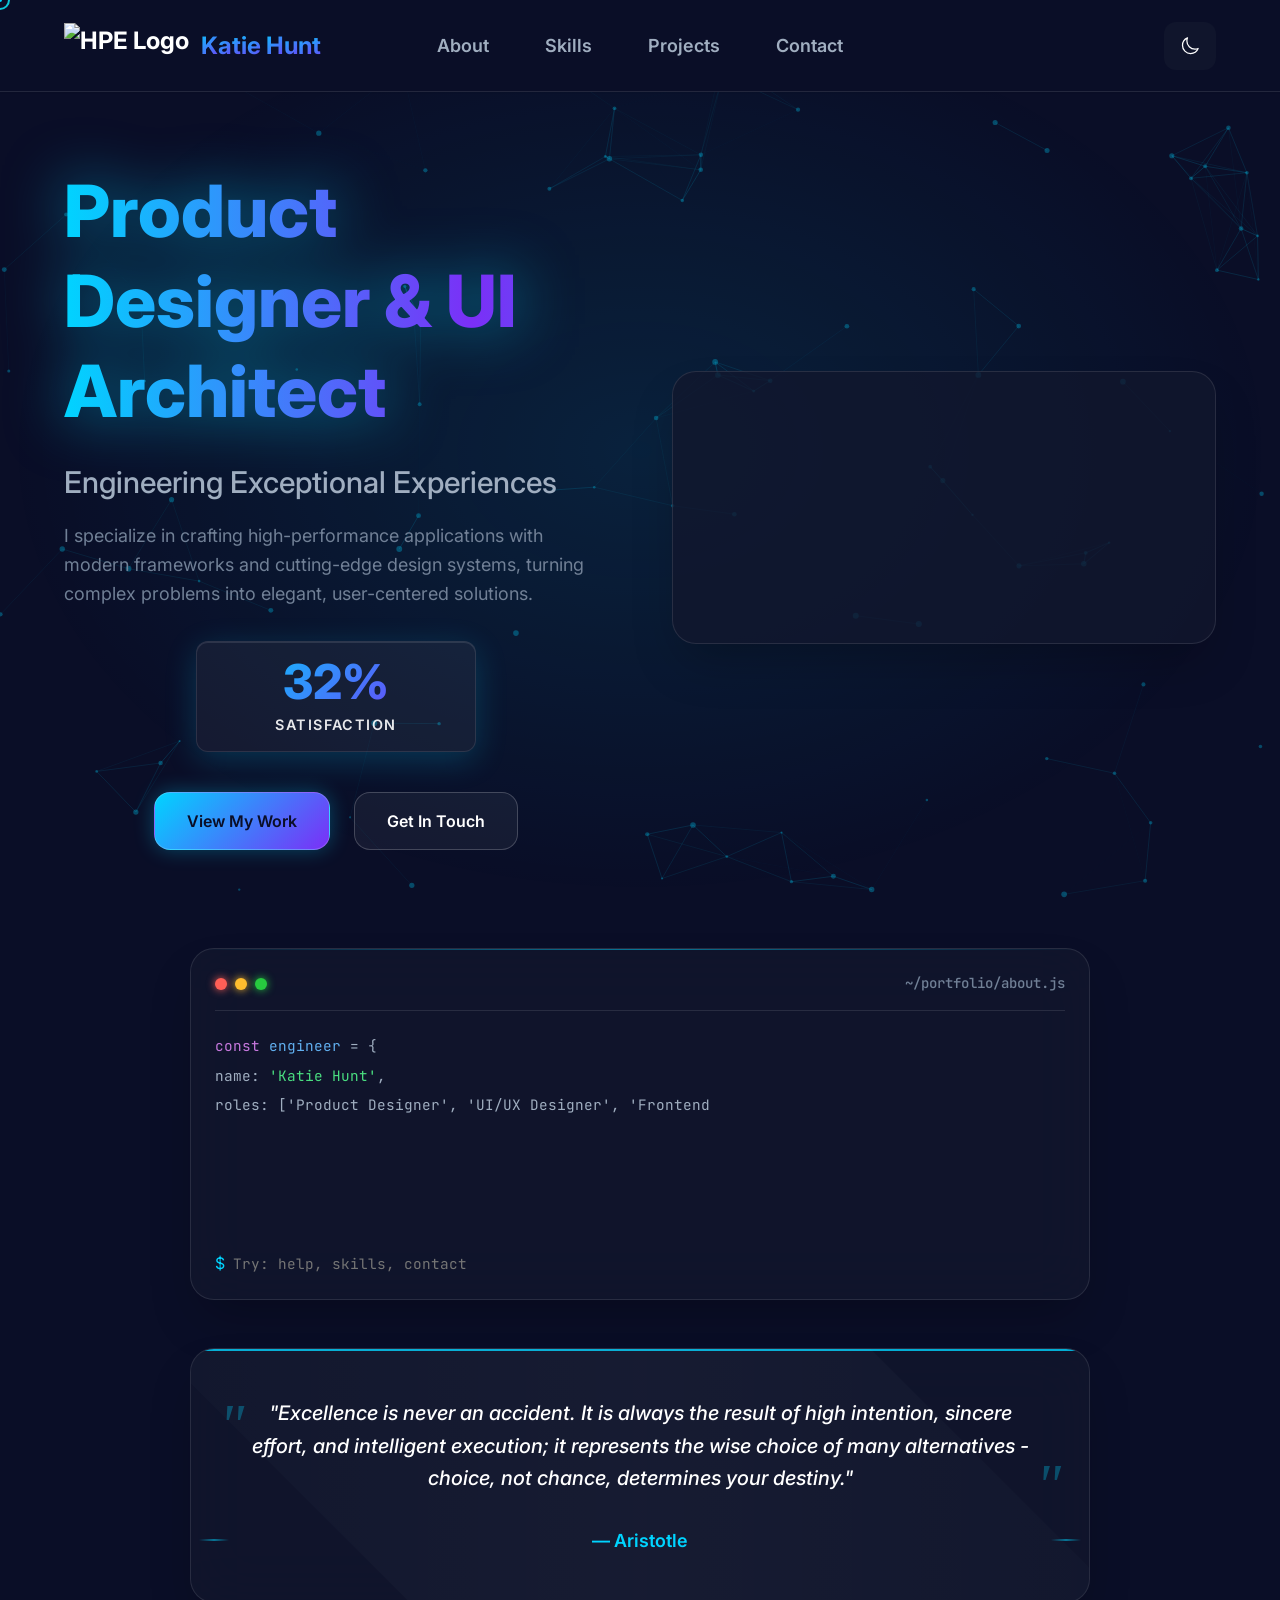
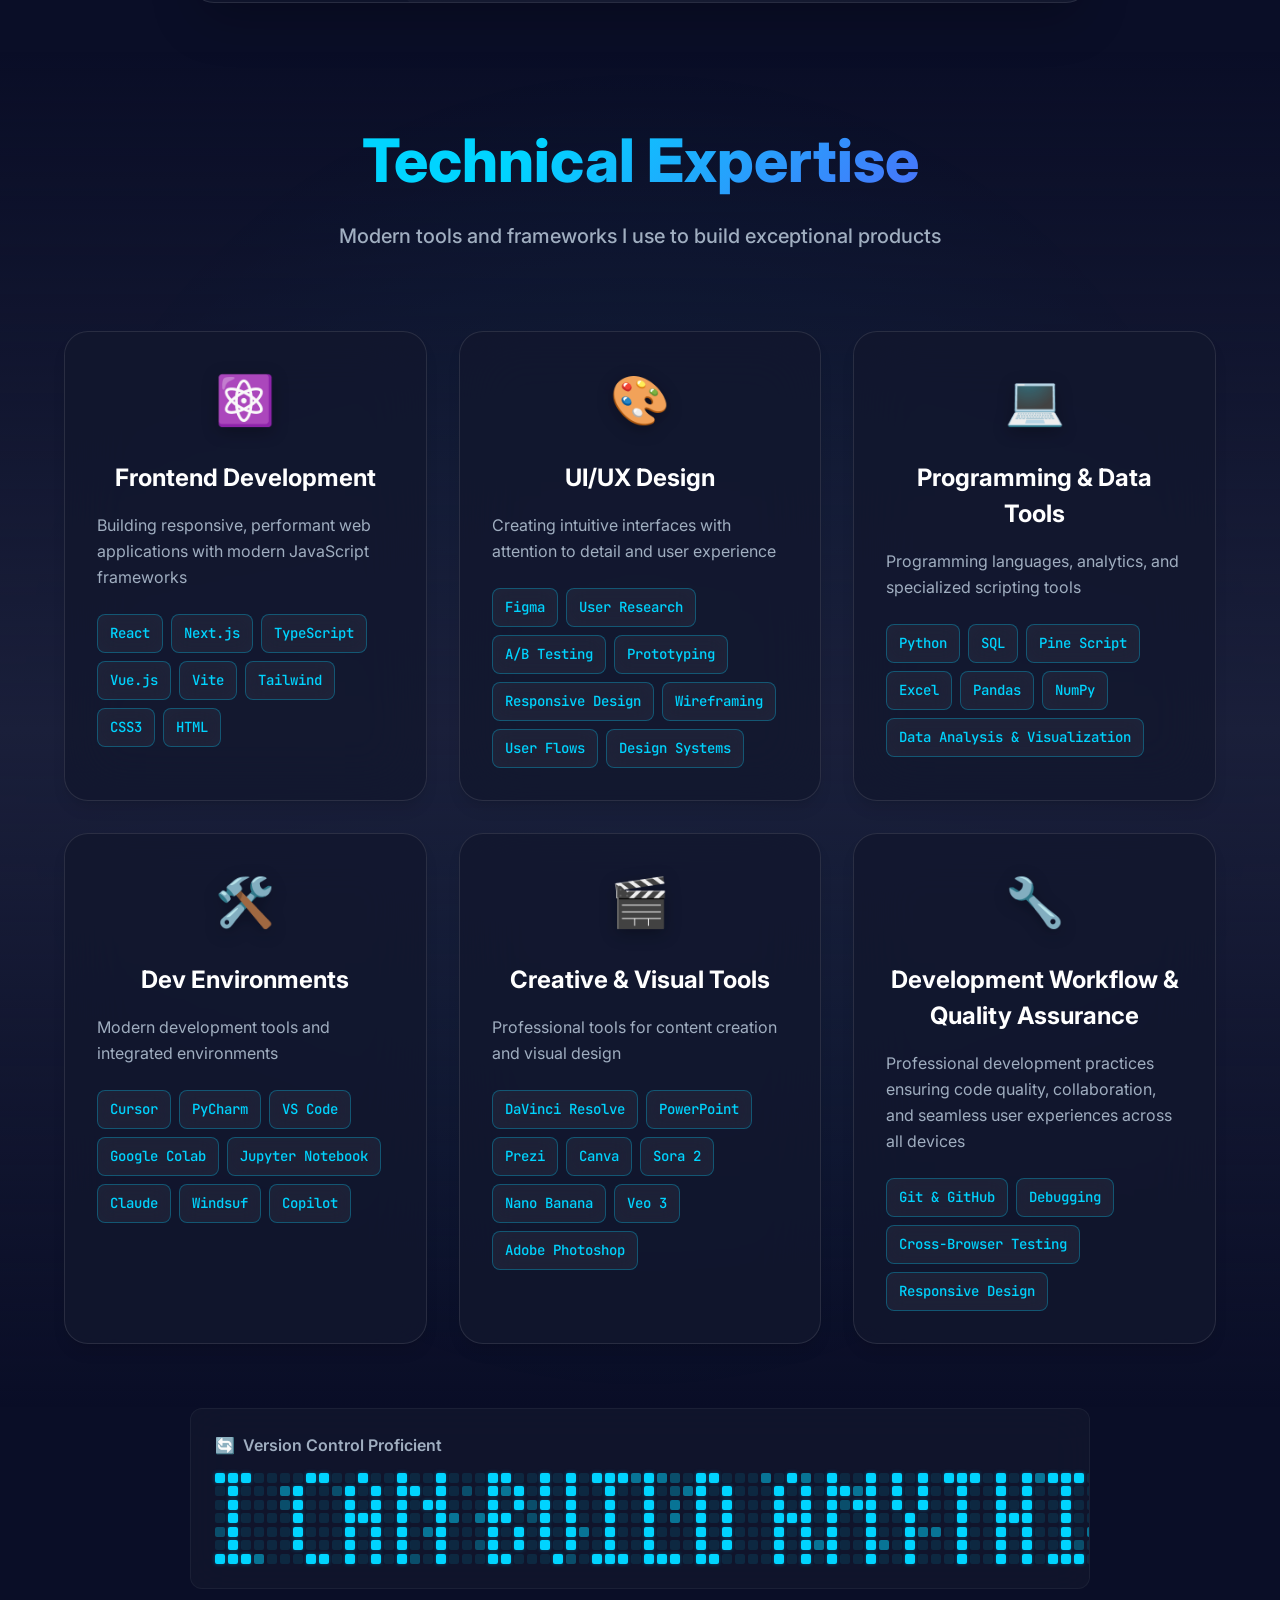
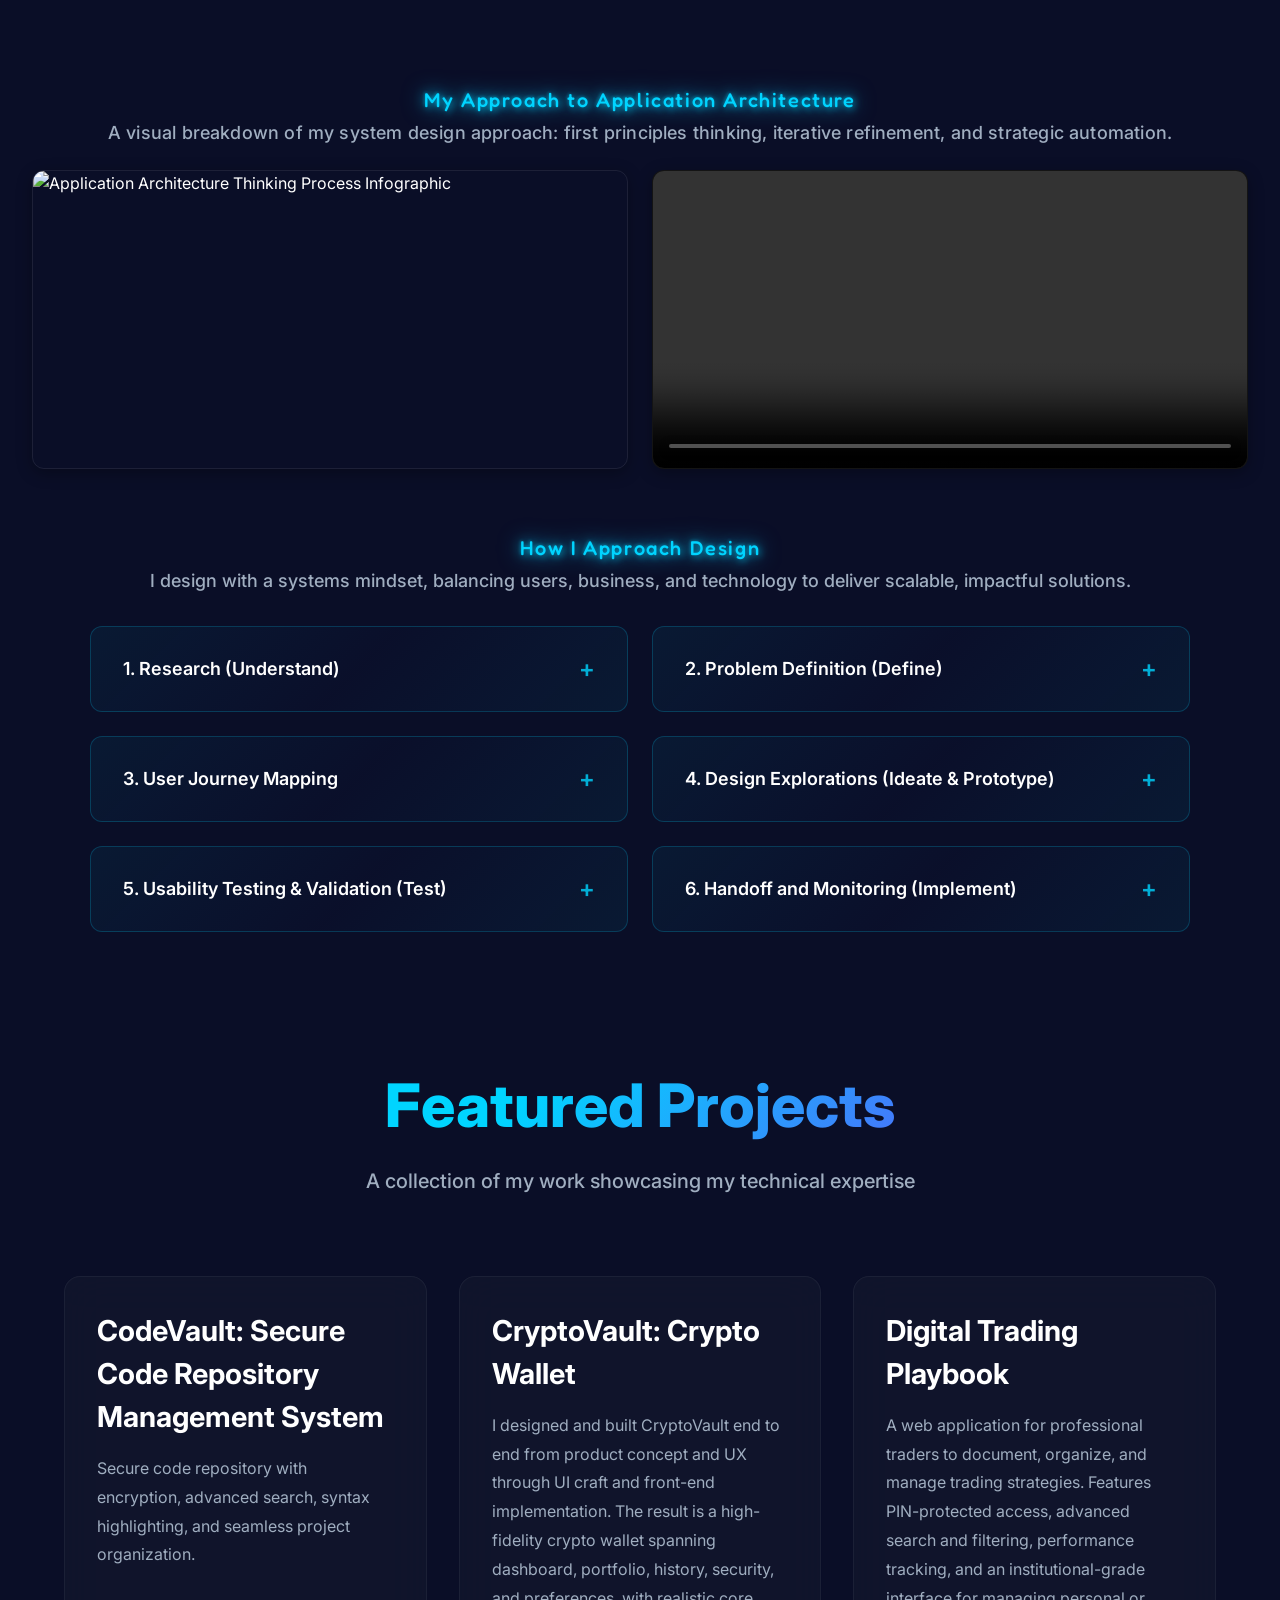
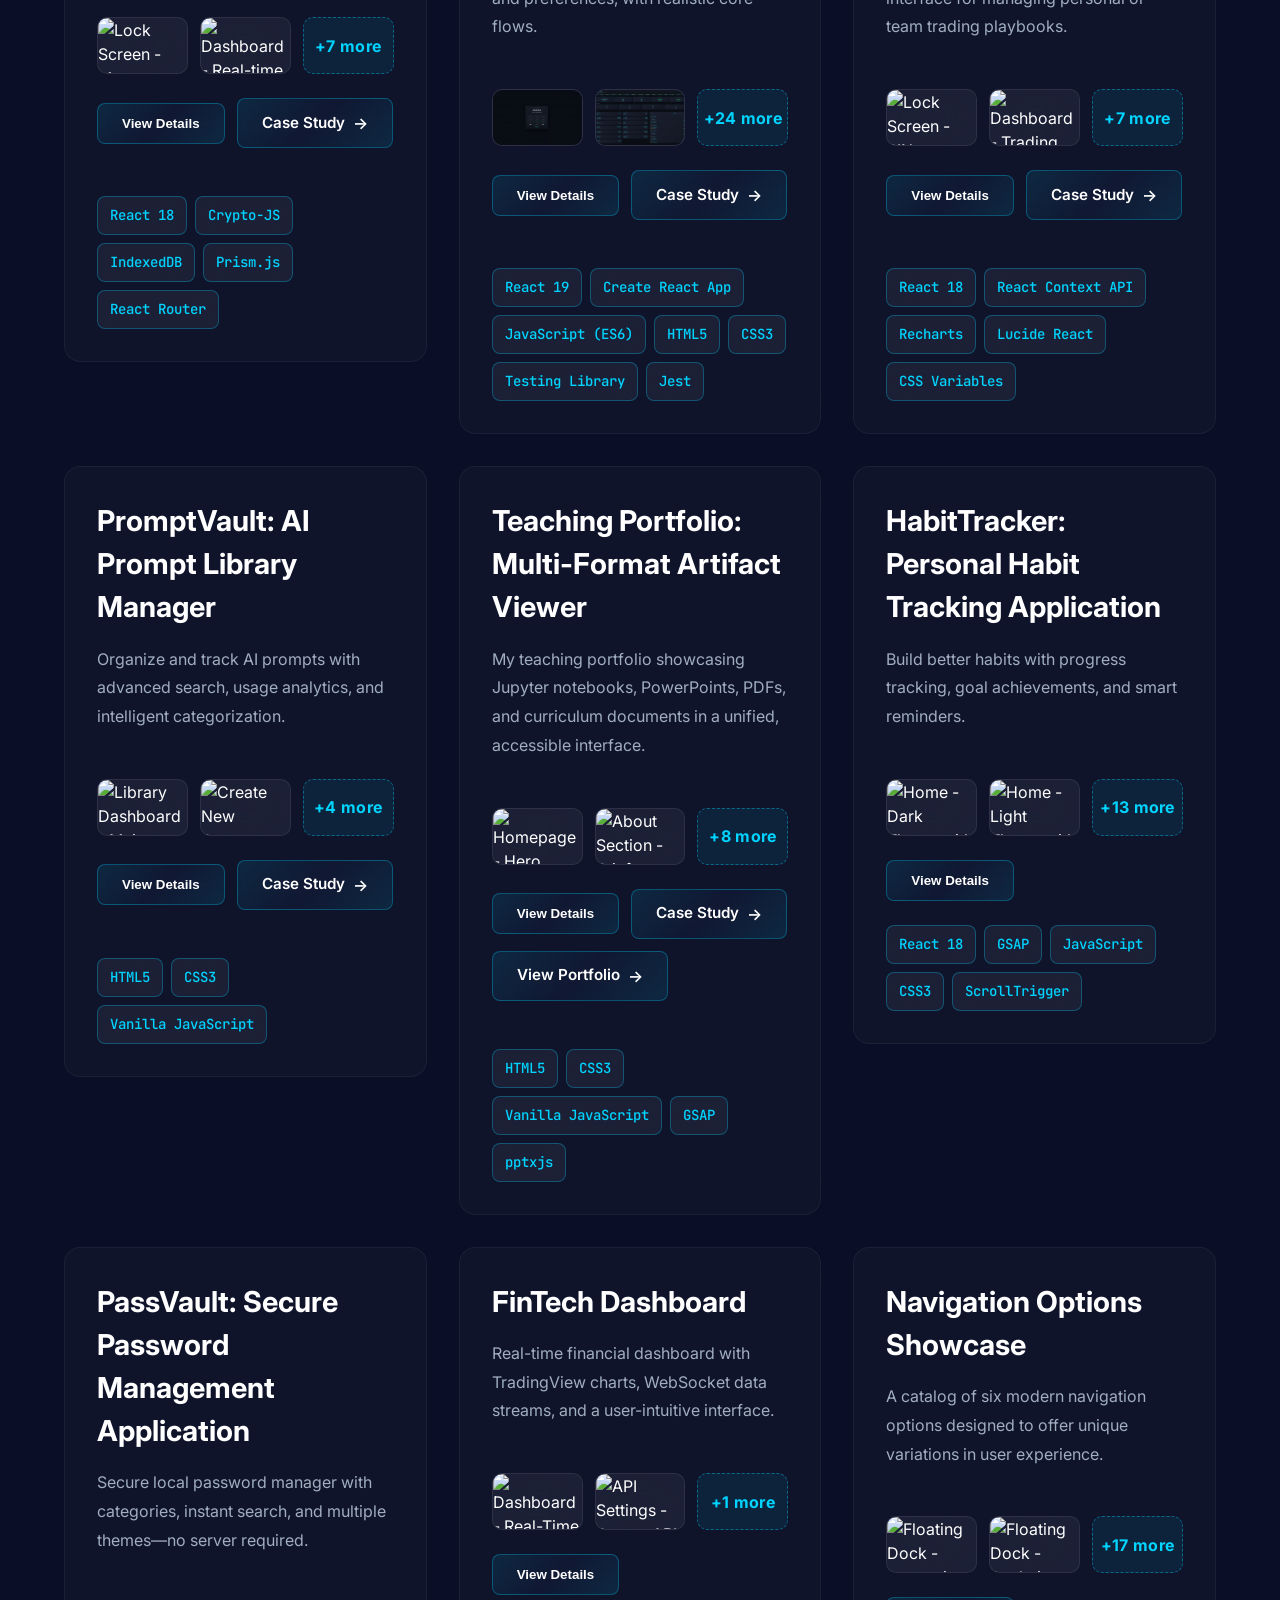
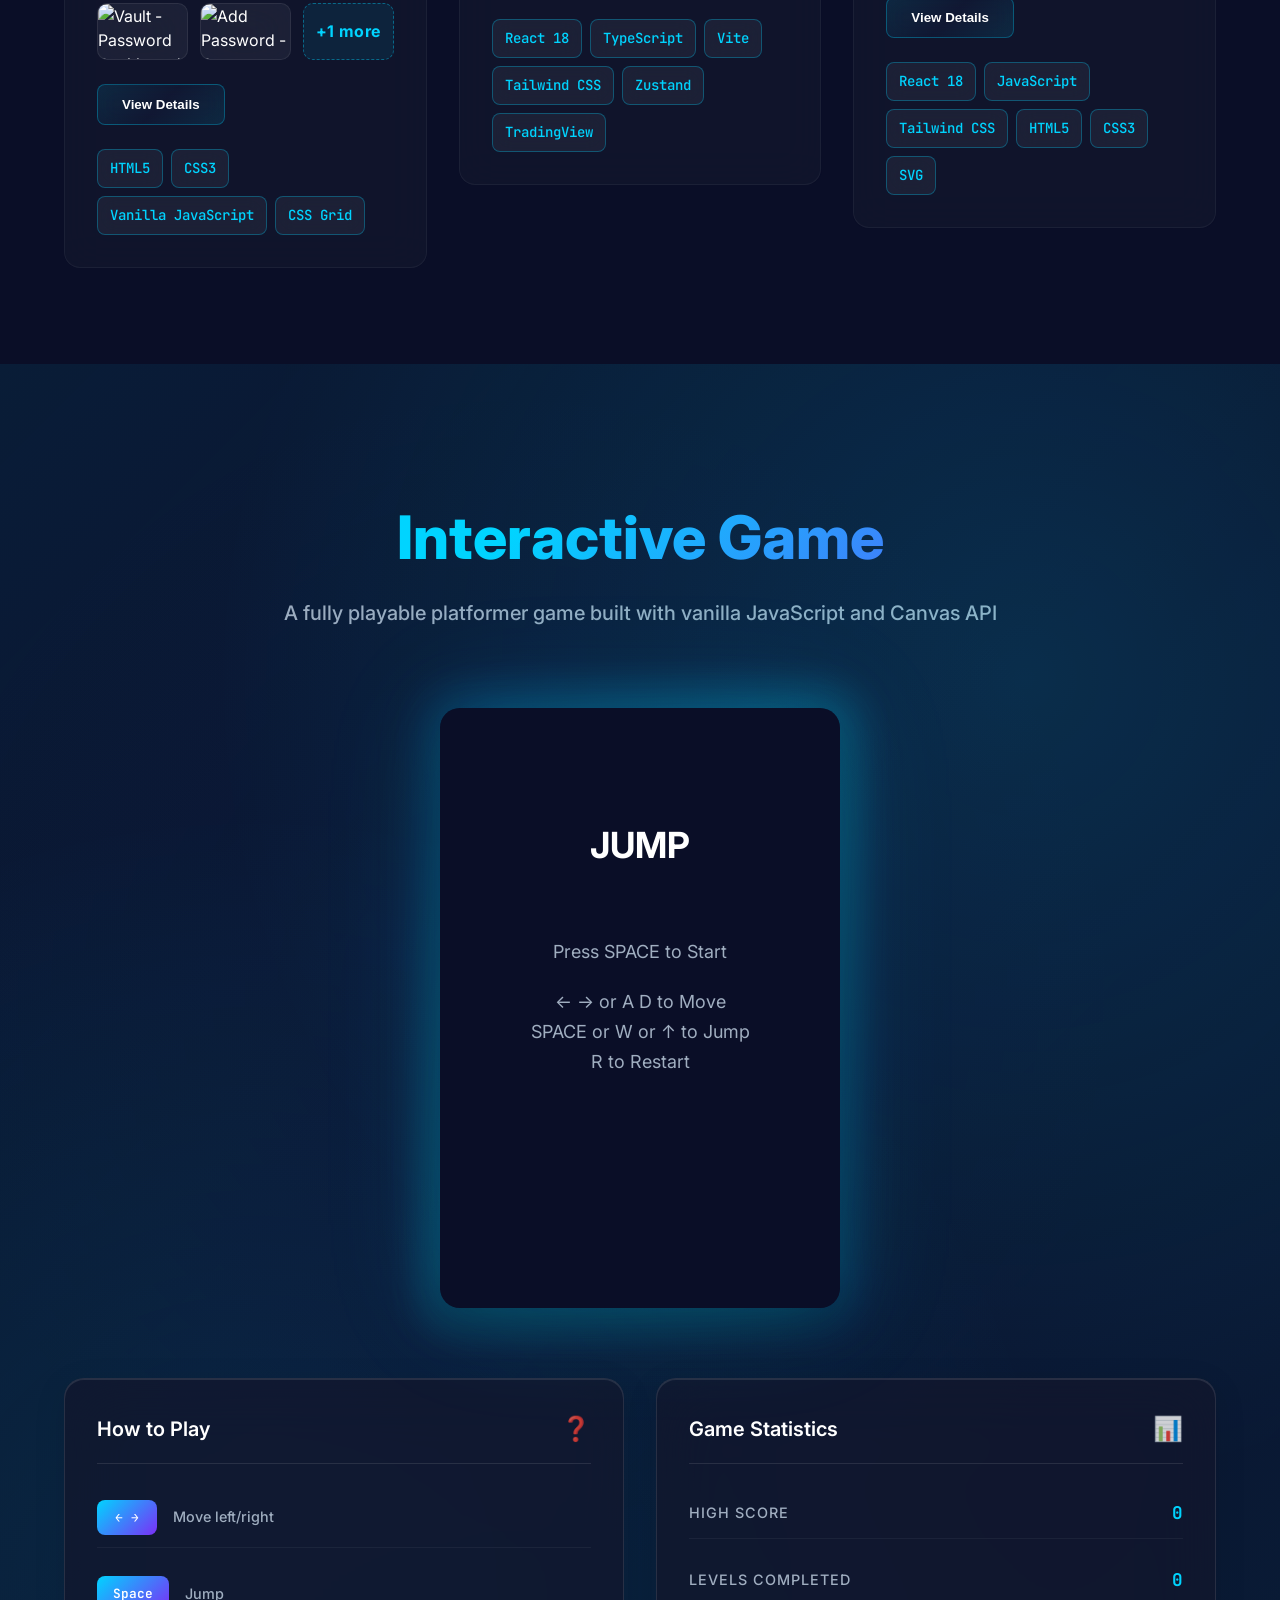
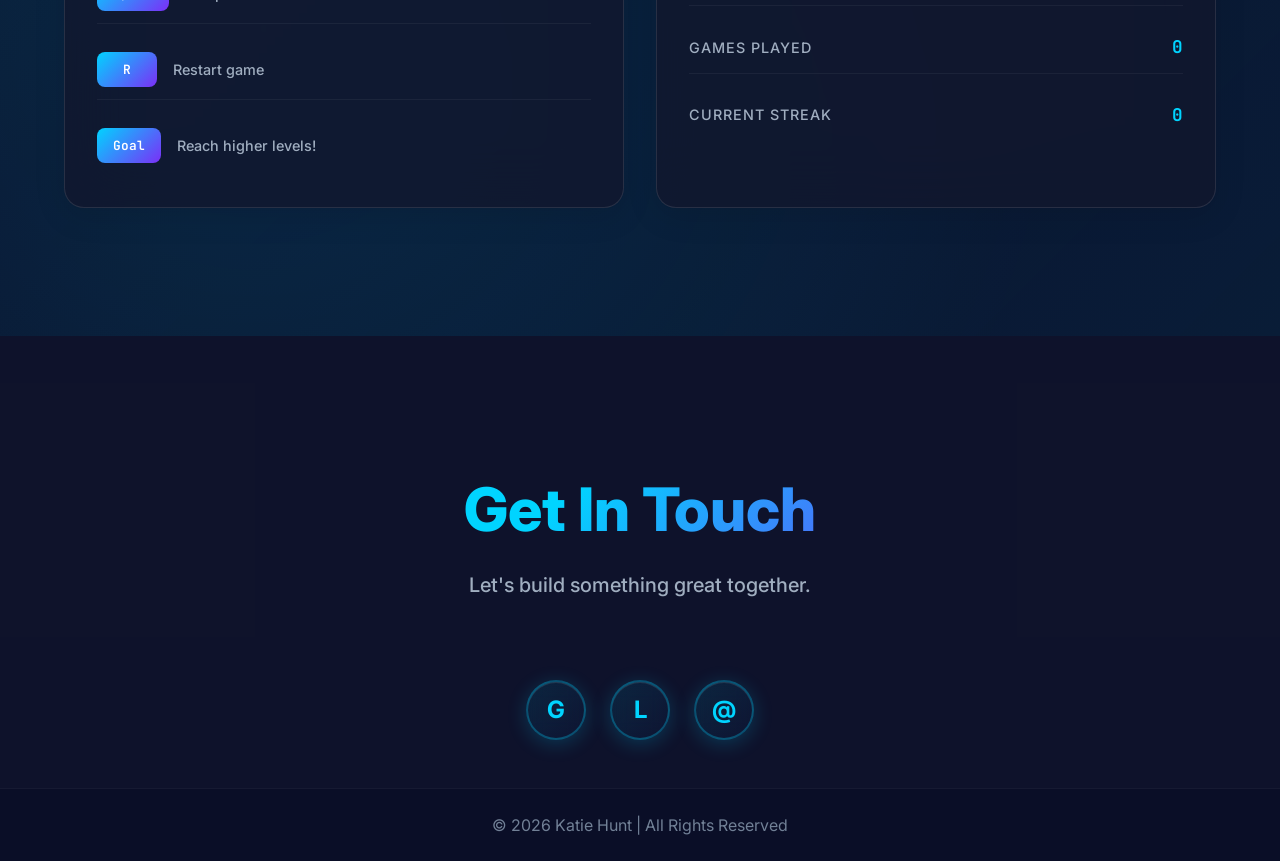
==== commit c33b1bbb: "CW project added" ====
--- a/index.html
+++ b/index.html
@@ -298,7 +298,7 @@
         <div class="projects-grid">
             <article class="project-card card-3d-advanced particle-zone">
                 <div class="project-content">
-                    <h3>CodeVault - Secure Code Repository Management System</h3>
+                    <h3>CodeVault: Secure Code Repository Management System</h3>
                     <p>Secure code repository with encryption, advanced search, syntax highlighting, and seamless project organization.</p>
                     
                     <div class="project-gallery" data-project="project3"></div>
@@ -336,7 +336,50 @@
                         <span class="tech-tag">IndexedDB</span>
                         <span class="tech-tag">Prism.js</span>
                         <span class="tech-tag">React Router</span>
-                        <span class="tech-tag">Security</span>
+                    </div>
+                </div>
+            </article>
+
+            <article class="project-card card-3d-advanced particle-zone">
+                <div class="project-content">
+                    <h3>CryptoVault: Crypto Wallet</h3>
+                    <p>I designed and built CryptoVault end to end from product concept and UX through UI craft and front-end implementation. The result is a high-fidelity crypto wallet spanning dashboard, portfolio, history, security, and preferences, with realistic core flows.</p>
+
+                    <div class="project-gallery" data-project="project9"></div>
+
+                    <div class="project-buttons">
+                        <button class="expand-details-btn">View Details</button>
+                        <a href="case-studies/cryptovault.html" class="view-portfolio-btn">
+                            <span class="btn-text">Case Study</span>
+                            <span class="btn-arrow">→</span>
+                        </a>
+                    </div>
+
+                    <div class="project-details-expanded">
+                        <div class="detail-section">
+                            <h4>Problem Solved</h4>
+                            <p>Bridges the gap between polished presentation and believable product behavior. Owning the work end to end—strategy, flows, visual system, and build—delivers an experience that behaves like a real wallet—core screens and flows—without requiring blockchain or backend work.</p>
+                        </div>
+                        <div class="detail-section">
+                            <h4>Key Features</h4>
+                            <ul class="arrow-list">
+                                <li>➤ Full wallet experience across Dashboard, Portfolio, History, Security, and Settings</li>
+                                <li>➤ Interactive send, buy, receive, swap, and export-style flows</li>
+                                <li>➤ Client-side persistence for user preferences and settings via localStorage</li>
+                                <li>➤ Structured to run as a standalone static build and inside a React app (CRA-style setup)</li>
+                                <li>➤ Polished UI for documentation and portfolio presentation (including Playwright-driven screenshots)</li>
+                            </ul>
+                        </div>
+                    </div>
+
+                    <div class="tech-tags">
+                        <span class="tech-tag">React 19</span>
+                        <span class="tech-tag">Create React App</span>
+                        <span class="tech-tag">JavaScript (ES6)</span>
+                        <span class="tech-tag">HTML5</span>
+                        <span class="tech-tag">CSS3</span>
+                        <span class="tech-tag">Testing Library</span>
+                        <span class="tech-tag">Jest</span>
                     </div>
                 </div>
             </article>
@@ -382,16 +425,13 @@
                         <span class="tech-tag">Recharts</span>
                         <span class="tech-tag">Lucide React</span>
                         <span class="tech-tag">CSS Variables</span>
-                        <span class="tech-tag">Custom Hooks</span>
-                        <span class="tech-tag">localStorage</span>
-                        <span class="tech-tag">Responsive Design</span>
-                    </div>
-                </div>
-            </article>
-
-            <article class="project-card card-3d-advanced particle-zone">
-                <div class="project-content">
-                    <h3>PromptVault - AI Prompt Library Manager</h3>
+                    </div>
+                </div>
+            </article>
+
+            <article class="project-card card-3d-advanced particle-zone">
+                <div class="project-content">
+                    <h3>PromptVault: AI Prompt Library Manager</h3>
                     <p>Organize and track AI prompts with advanced search, usage analytics, and intelligent categorization.</p>
                     
                     <div class="project-gallery" data-project="project7"></div>
@@ -426,16 +466,13 @@
                         <span class="tech-tag">HTML5</span>
                         <span class="tech-tag">CSS3</span>
                         <span class="tech-tag">Vanilla JavaScript</span>
-                        <span class="tech-tag">localStorage API</span>
-                        <span class="tech-tag">SVG Icons</span>
-                        <span class="tech-tag">Responsive Design</span>
-                    </div>
-                </div>
-            </article>
-
-            <article class="project-card card-3d-advanced particle-zone">
-                <div class="project-content">
-                    <h3>Teaching Portfolio - Multi-Format Artifact Viewer</h3>
+                    </div>
+                </div>
+            </article>
+
+            <article class="project-card card-3d-advanced particle-zone">
+                <div class="project-content">
+                    <h3>Teaching Portfolio: Multi-Format Artifact Viewer</h3>
                     <p>My teaching portfolio showcasing Jupyter notebooks, PowerPoints, PDFs, and curriculum documents in a unified, accessible interface.</p>
                     
                     <div class="project-gallery" data-project="project6"></div>
@@ -477,14 +514,13 @@
                         <span class="tech-tag">Vanilla JavaScript</span>
                         <span class="tech-tag">GSAP</span>
                         <span class="tech-tag">pptxjs</span>
-                        <span class="tech-tag">Accessibility</span>
-                    </div>
-                </div>
-            </article>
-
-            <article class="project-card card-3d-advanced particle-zone">
-                <div class="project-content">
-                    <h3>HabitTracker - Personal Habit Tracking Application</h3>
+                    </div>
+                </div>
+            </article>
+
+            <article class="project-card card-3d-advanced particle-zone">
+                <div class="project-content">
+                    <h3>HabitTracker: Personal Habit Tracking Application</h3>
                     <p>Build better habits with progress tracking, goal achievements, and smart reminders.</p>
                     
                     <div class="project-gallery" data-project="project2"></div>
@@ -515,14 +551,13 @@
                         <span class="tech-tag">JavaScript</span>
                         <span class="tech-tag">CSS3</span>
                         <span class="tech-tag">ScrollTrigger</span>
-                        <span class="tech-tag">Responsive Design</span>
-                    </div>
-                </div>
-            </article>
-
-            <article class="project-card card-3d-advanced particle-zone">
-                <div class="project-content">
-                    <h3>PassVault - Secure Password Management Application</h3>
+                    </div>
+                </div>
+            </article>
+
+            <article class="project-card card-3d-advanced particle-zone">
+                <div class="project-content">
+                    <h3>PassVault: Secure Password Management Application</h3>
                     <p>Secure local password manager with categories, instant search, and multiple themes—no server required.</p>
                     
                     <div class="project-gallery" data-project="project5"></div>
@@ -550,9 +585,7 @@
                         <span class="tech-tag">HTML5</span>
                         <span class="tech-tag">CSS3</span>
                         <span class="tech-tag">Vanilla JavaScript</span>
-                        <span class="tech-tag">localStorage API</span>
                         <span class="tech-tag">CSS Grid</span>
-                        <span class="tech-tag">Responsive Design</span>
                     </div>
                 </div>
             </article>
--- a/styles.css
+++ b/styles.css
@@ -435,6 +435,58 @@
         inset 0 1px 0 rgba(255, 255, 255, 0.6);
 }
 
+/* Light theme: navy outlines for email modal only */
+[data-theme="light"] .email-modal-header h3 {
+    border: 1px solid #1e3a8a;
+    border-radius: 12px;
+    padding: var(--space-3) var(--space-4);
+    -webkit-text-fill-color: unset;
+    background: none;
+    color: #1e3a8a;
+}
+
+[data-theme="light"] .email-modal .email-display {
+    border-color: #1e3a8a;
+}
+
+[data-theme="light"] .email-modal .email-display:hover {
+    border-color: #1e3a8a;
+    box-shadow: 0 4px 20px rgba(30, 58, 138, 0.2);
+}
+
+[data-theme="light"] .email-modal .copy-email-btn {
+    border: 1px solid #172554;
+}
+
+/* Dark theme: email modal — navy panel, solid cyan copy button */
+[data-theme="dark"] .email-modal .email-modal-content {
+    background: linear-gradient(135deg,
+        rgba(15, 23, 42, 0.97) 0%,
+        rgba(23, 37, 84, 0.95) 50%,
+        rgba(15, 23, 42, 0.97) 100%);
+    border: 1px solid rgba(0, 212, 255, 0.28);
+    box-shadow:
+        0 20px 60px rgba(0, 0, 0, 0.5),
+        0 8px 28px rgba(0, 212, 255, 0.18),
+        inset 0 1px 0 rgba(255, 255, 255, 0.05);
+}
+
+[data-theme="dark"] .email-modal .copy-email-btn {
+    background: var(--accent-primary);
+    border: none;
+    box-shadow: 0 4px 20px rgba(0, 212, 255, 0.35);
+}
+
+[data-theme="dark"] .email-modal .copy-email-btn:hover {
+    background: var(--accent-primary-hover);
+    box-shadow: 0 8px 30px rgba(0, 212, 255, 0.45);
+}
+
+[data-theme="dark"] .email-modal .copy-email-btn:active {
+    background: var(--accent-primary-hover);
+    box-shadow: 0 4px 20px rgba(0, 212, 255, 0.35);
+}
+
 /* Light Theme Tech Tags Enhancement */
 [data-theme="light"] .tech-tag {
     background: linear-gradient(135deg,
@@ -1792,7 +1844,7 @@
 .activity-cell.level-3 { background: rgba(0, 212, 255, 0.7); }
 .activity-cell.level-4 { 
     background: rgba(0, 212, 255, 1); 
-    box-shadow: 0 0 8px rgba(0, 212, 255, 0.6);
+    box-shadow: 0 0 4px rgba(0, 212, 255, 0.35);
 }
 
 /* Architecture Thinking Showcase */
@@ -3278,6 +3330,19 @@
     border-top: 1px solid rgba(0, 212, 255, 0.35);
 }
 
+[data-theme="light"] .tech-tooltip {
+    color: var(--text-primary);
+    background: var(--bg-card);
+    border: 1px solid rgba(30, 58, 138, 0.35);
+    box-shadow: var(--shadow-lg);
+}
+
+[data-theme="light"] .tech-tooltip::after {
+    background: var(--bg-card);
+    border-left: 1px solid rgba(30, 58, 138, 0.35);
+    border-top: 1px solid rgba(30, 58, 138, 0.35);
+}
+
 /* Optional: make it obvious tags are explainable */
 .tech-tag {
     cursor: help;
@@ -4092,6 +4157,8 @@
 .email-modal-header {
     text-align: center;
     margin-bottom: var(--space-6);
+    /* Clear .email-modal-close (absolute top/right); keeps bordered h3 from running under × */
+    padding-right: calc(var(--space-4) + 32px + var(--space-2));
 }
 
 .email-modal-header h3 {
@@ -4152,8 +4219,8 @@
 }
 
 .copy-email-btn {
-    background: linear-gradient(135deg, var(--accent-primary), var(--accent-secondary));
-    border: none;
+    background: linear-gradient(135deg, #1e3a8a 0%, #172554 100%);
+    border: 1px solid #172554;
     border-radius: 12px;
     color: white;
     font-size: var(--font-size-base);
@@ -4166,7 +4233,7 @@
     gap: var(--space-2);
     position: relative;
     overflow: hidden;
-    box-shadow: 0 4px 20px rgba(0, 212, 255, 0.3);
+    box-shadow: 0 4px 20px rgba(30, 58, 138, 0.35);
 }
 
 .copy-email-btn::before {
@@ -4189,12 +4256,13 @@
 
 .copy-email-btn:hover {
     transform: translateY(-2px);
-    box-shadow: 0 8px 30px rgba(0, 212, 255, 0.4);
+    background: linear-gradient(135deg, #2563eb 0%, #1e3a8a 100%);
+    box-shadow: 0 8px 30px rgba(30, 58, 138, 0.45);
 }
 
 .copy-email-btn:active {
     transform: translateY(0);
-    box-shadow: 0 4px 20px rgba(0, 212, 255, 0.3);
+    box-shadow: 0 4px 20px rgba(30, 58, 138, 0.35);
 }
 
 .copy-success {
@@ -4953,6 +5021,7 @@
 .project-card:nth-child(6) { transition-delay: 0.6s; }
 .project-card:nth-child(7) { transition-delay: 0.7s; }
 .project-card:nth-child(8) { transition-delay: 0.8s; }
+.project-card:nth-child(9) { transition-delay: 0.9s; }
 
 /* Animated Progress Bars for Skills */
 .skill-progress-container {
@@ -5136,6 +5205,104 @@
     transform: scale(1);
 }
 
+/* ── About page: scroll motion (hero, titles, grid stagger, timelines) ── */
+.about-hero-image.reveal-left .hero-photo {
+    clip-path: inset(0 100% 0 0 round var(--radius-2xl));
+}
+
+.about-hero-image.reveal-left.revealed .hero-photo {
+    clip-path: inset(0 0 0 0 round var(--radius-2xl));
+}
+
+.about-hero-text.reveal-right .about-summary {
+    opacity: 0;
+    transform: translateY(16px);
+    transition:
+        opacity 0.7s cubic-bezier(0.23, 1, 0.32, 1) 0.2s,
+        transform 0.7s cubic-bezier(0.23, 1, 0.32, 1) 0.2s;
+}
+
+.about-hero-text.reveal-right.revealed .about-summary {
+    opacity: 1;
+    transform: translateY(0);
+}
+
+.about-container > .section-title.about-section-title {
+    position: relative;
+}
+
+.about-container > .section-title.about-section-title::after {
+    content: '';
+    display: block;
+    width: 0;
+    height: 3px;
+    margin-top: var(--space-3);
+    background: linear-gradient(90deg, var(--accent-primary), var(--accent-secondary));
+    border-radius: 2px;
+    transition: width 0.9s cubic-bezier(0.175, 0.885, 0.32, 1.275);
+}
+
+.about-container > .section-title.about-section-title.revealed::after {
+    width: 4.5rem;
+}
+
+[data-theme="light"] .about-container > .section-title.about-section-title::after {
+    background: linear-gradient(90deg, var(--accent-primary), var(--accent-primary-hover));
+}
+
+.certifications-grid .cert-card.reveal-up:nth-child(1) { transition-delay: 0.03s; }
+.certifications-grid .cert-card.reveal-up:nth-child(2) { transition-delay: 0.06s; }
+.certifications-grid .cert-card.reveal-up:nth-child(3) { transition-delay: 0.09s; }
+.certifications-grid .cert-card.reveal-up:nth-child(4) { transition-delay: 0.12s; }
+.certifications-grid .cert-card.reveal-up:nth-child(5) { transition-delay: 0.15s; }
+.certifications-grid .cert-card.reveal-up:nth-child(6) { transition-delay: 0.18s; }
+.certifications-grid .cert-card.reveal-up:nth-child(7) { transition-delay: 0.21s; }
+.certifications-grid .cert-card.reveal-up:nth-child(8) { transition-delay: 0.24s; }
+.certifications-grid .cert-card.reveal-up:nth-child(9) { transition-delay: 0.27s; }
+.certifications-grid .cert-card.reveal-up:nth-child(10) { transition-delay: 0.3s; }
+.certifications-grid .cert-card.reveal-up:nth-child(11) { transition-delay: 0.33s; }
+.certifications-grid .cert-card.reveal-up:nth-child(12) { transition-delay: 0.36s; }
+.certifications-grid .cert-card.reveal-up:nth-child(13) { transition-delay: 0.39s; }
+.certifications-grid .cert-card.reveal-up:nth-child(14) { transition-delay: 0.42s; }
+.certifications-grid .cert-card.reveal-up:nth-child(15) { transition-delay: 0.45s; }
+.certifications-grid .cert-card.reveal-up:nth-child(16) { transition-delay: 0.48s; }
+.certifications-grid .cert-card.reveal-up:nth-child(17) { transition-delay: 0.51s; }
+.certifications-grid .cert-card.reveal-up:nth-child(18) { transition-delay: 0.54s; }
+.certifications-grid .cert-card.reveal-up:nth-child(19) { transition-delay: 0.57s; }
+.certifications-grid .cert-card.reveal-up:nth-child(20) { transition-delay: 0.6s; }
+
+.experience-section .experience-item.reveal-up:nth-child(1) { transition-delay: 0.05s; }
+.experience-section .experience-item.reveal-up:nth-child(2) { transition-delay: 0.12s; }
+.experience-section .experience-item.reveal-up:nth-child(3) { transition-delay: 0.19s; }
+
+.education-section .education-item.reveal-up:nth-child(1) { transition-delay: 0.05s; }
+.education-section .education-item.reveal-up:nth-child(2) { transition-delay: 0.12s; }
+.education-section .education-item.reveal-up:nth-child(3) { transition-delay: 0.19s; }
+
+.about-contact .contact-description.reveal-up {
+    transition-delay: 0.08s;
+}
+
+.about-contact .contact-buttons.reveal-up {
+    transition-delay: 0.16s;
+}
+
+.experience-timeline.timeline-animate::before,
+.education-timeline.timeline-animate::before {
+    transform: scaleY(0);
+    transform-origin: top center;
+    transition: transform 1.15s cubic-bezier(0.16, 1, 0.3, 1);
+}
+
+.experience-timeline.timeline-animate.is-visible::before,
+.education-timeline.timeline-animate.is-visible::before {
+    transform: scaleY(1);
+}
+
+.cert-card.reveal-up.revealed:hover {
+    transform: translateY(-8px) rotateX(5deg) scale(1.02);
+}
+
 /* Enhanced Particle System Visual */
 #particleCanvas {
     position: fixed;
@@ -5222,6 +5389,15 @@
         animation-duration: 0.01ms !important;
         animation-iteration-count: 1 !important;
         transition-duration: 0.01ms !important;
+    }
+
+    .about-hero-image.reveal-left .hero-photo {
+        clip-path: inset(0 0 0 0 round var(--radius-2xl)) !important;
+    }
+
+    .experience-timeline.timeline-animate::before,
+    .education-timeline.timeline-animate::before {
+        transform: scaleY(1) !important;
     }
 }
 
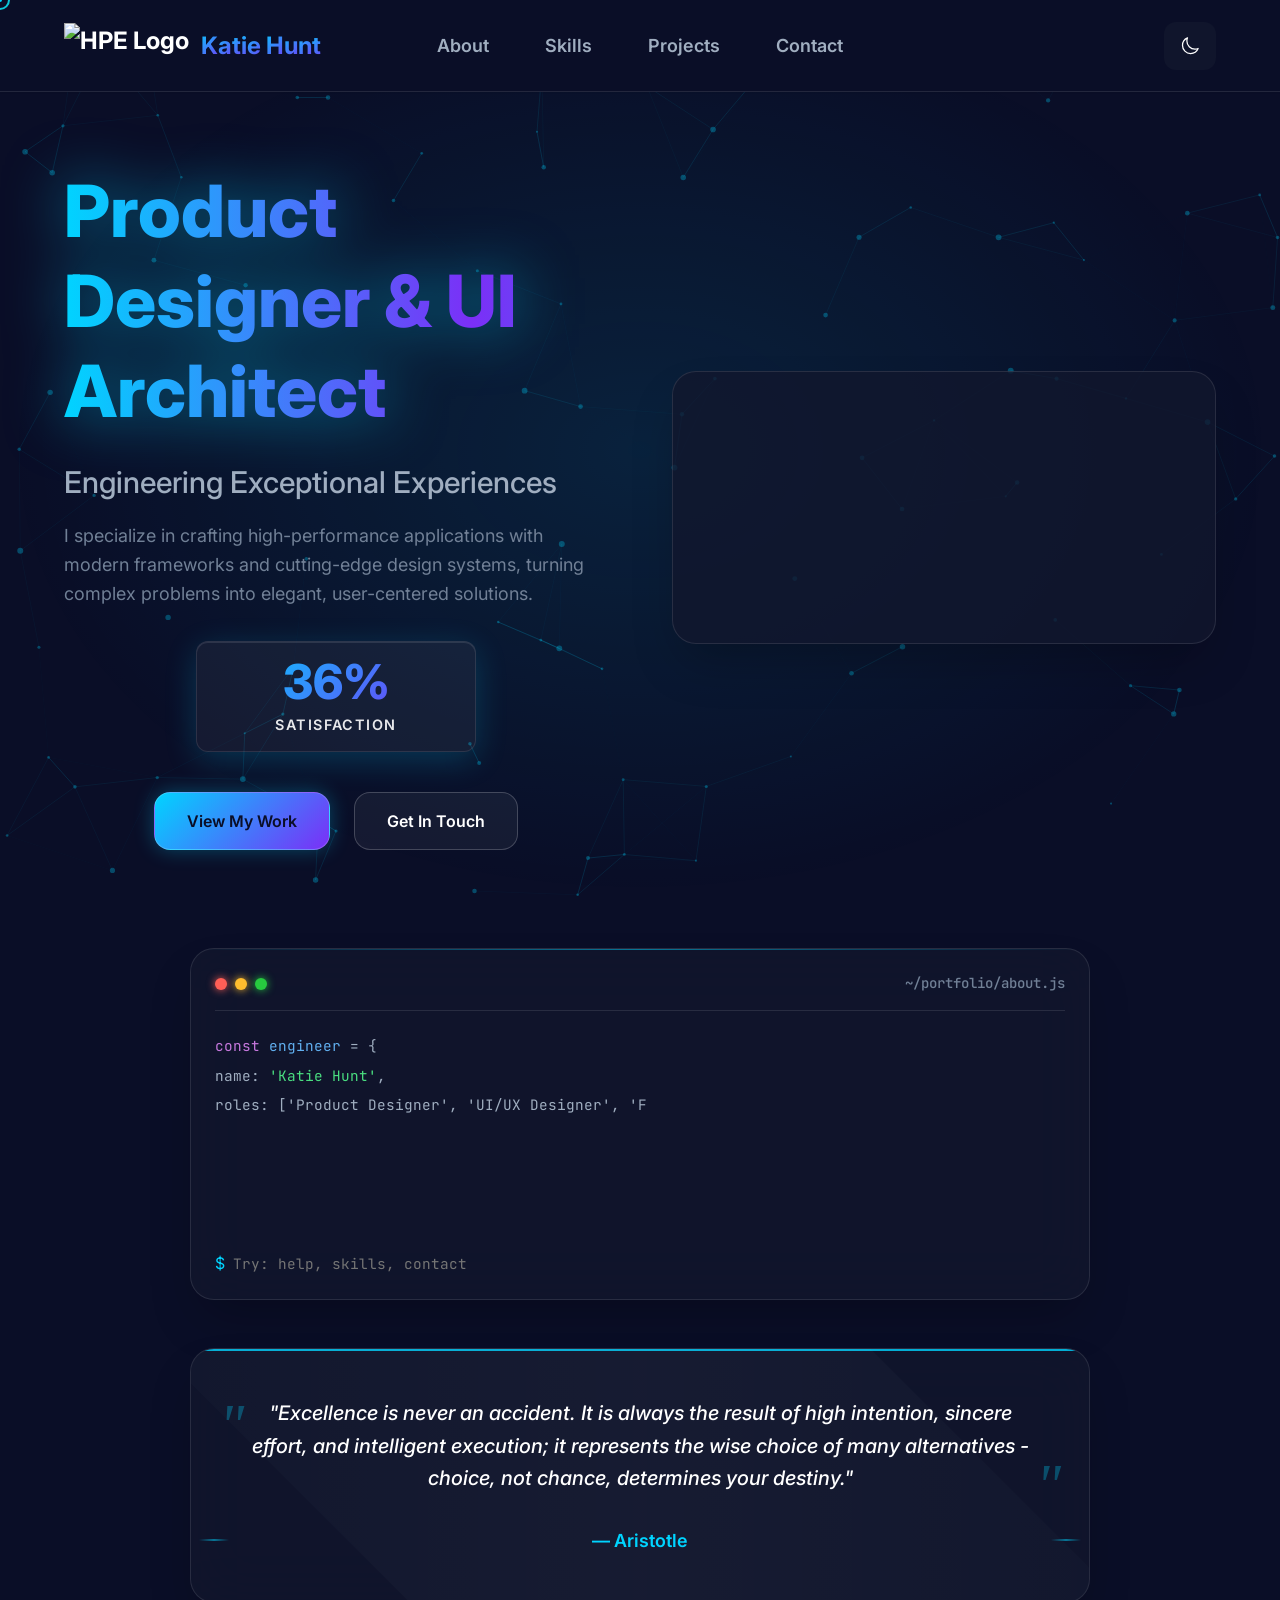
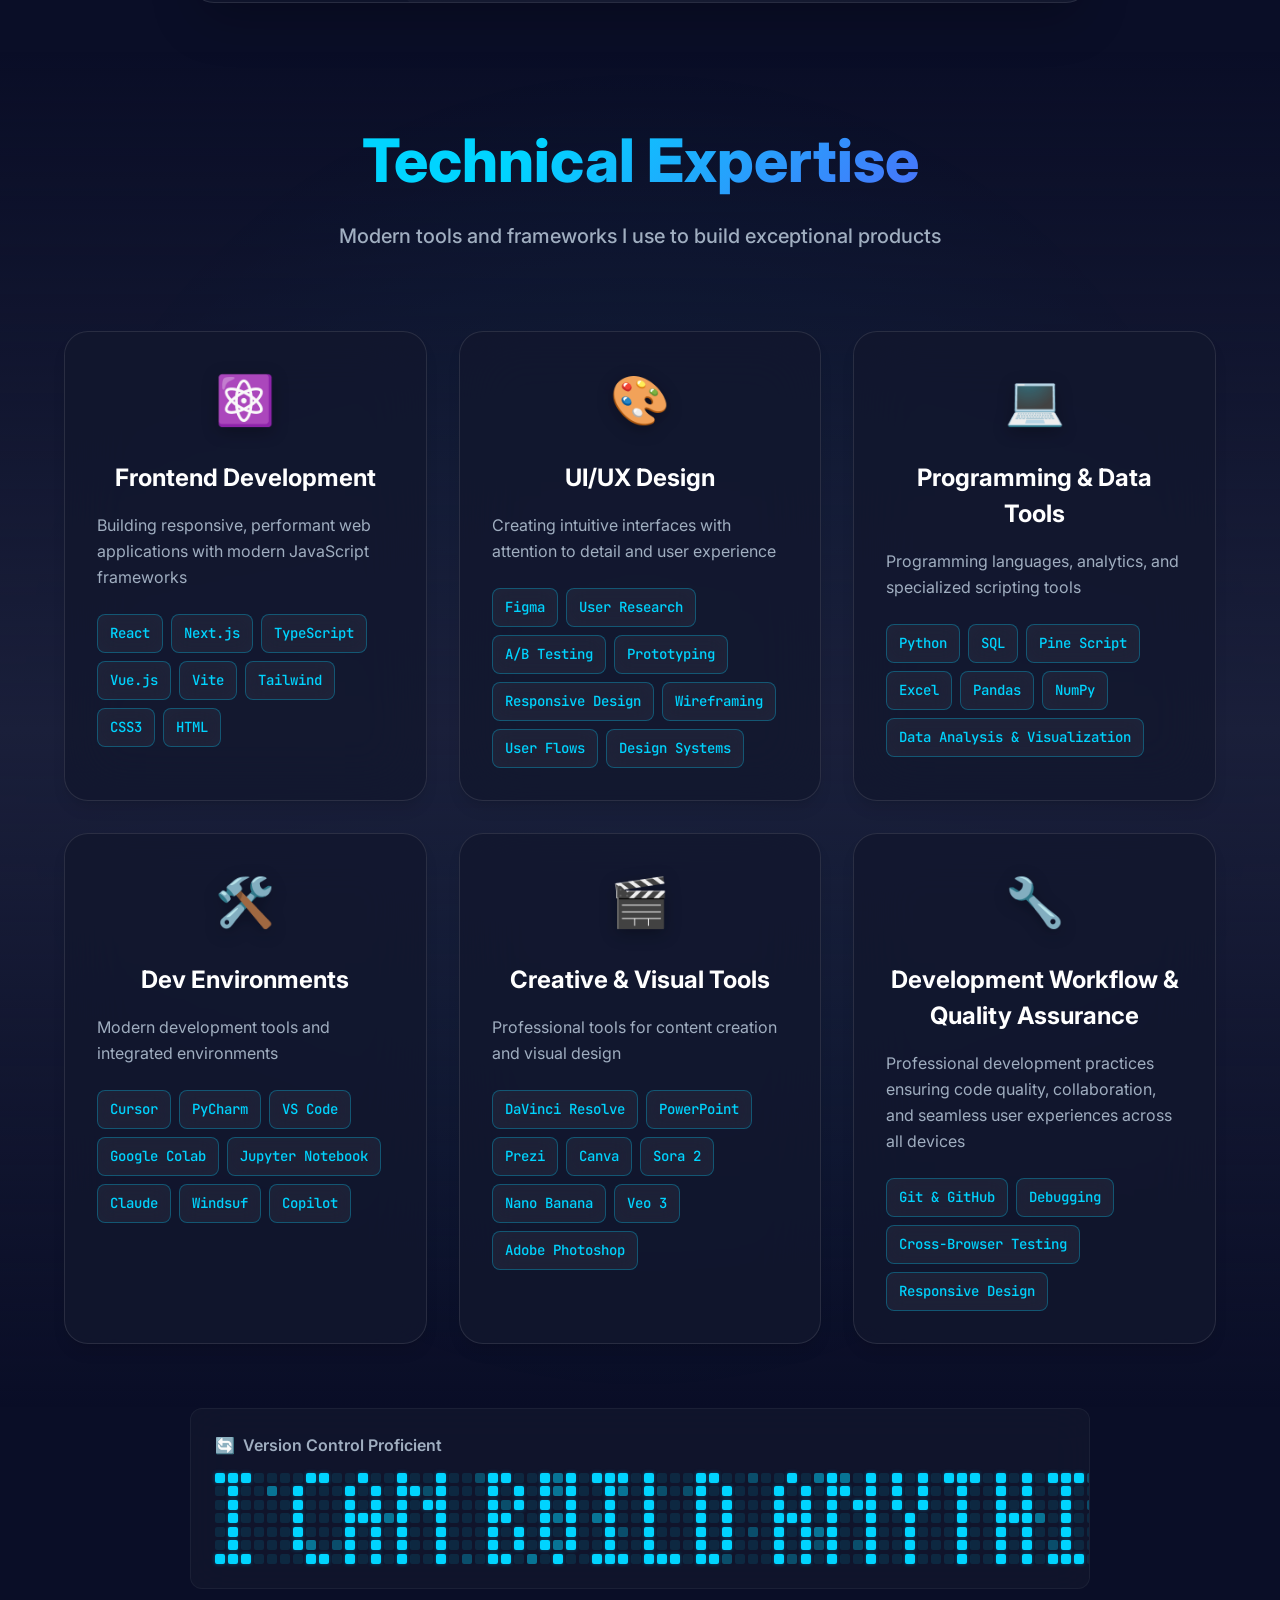
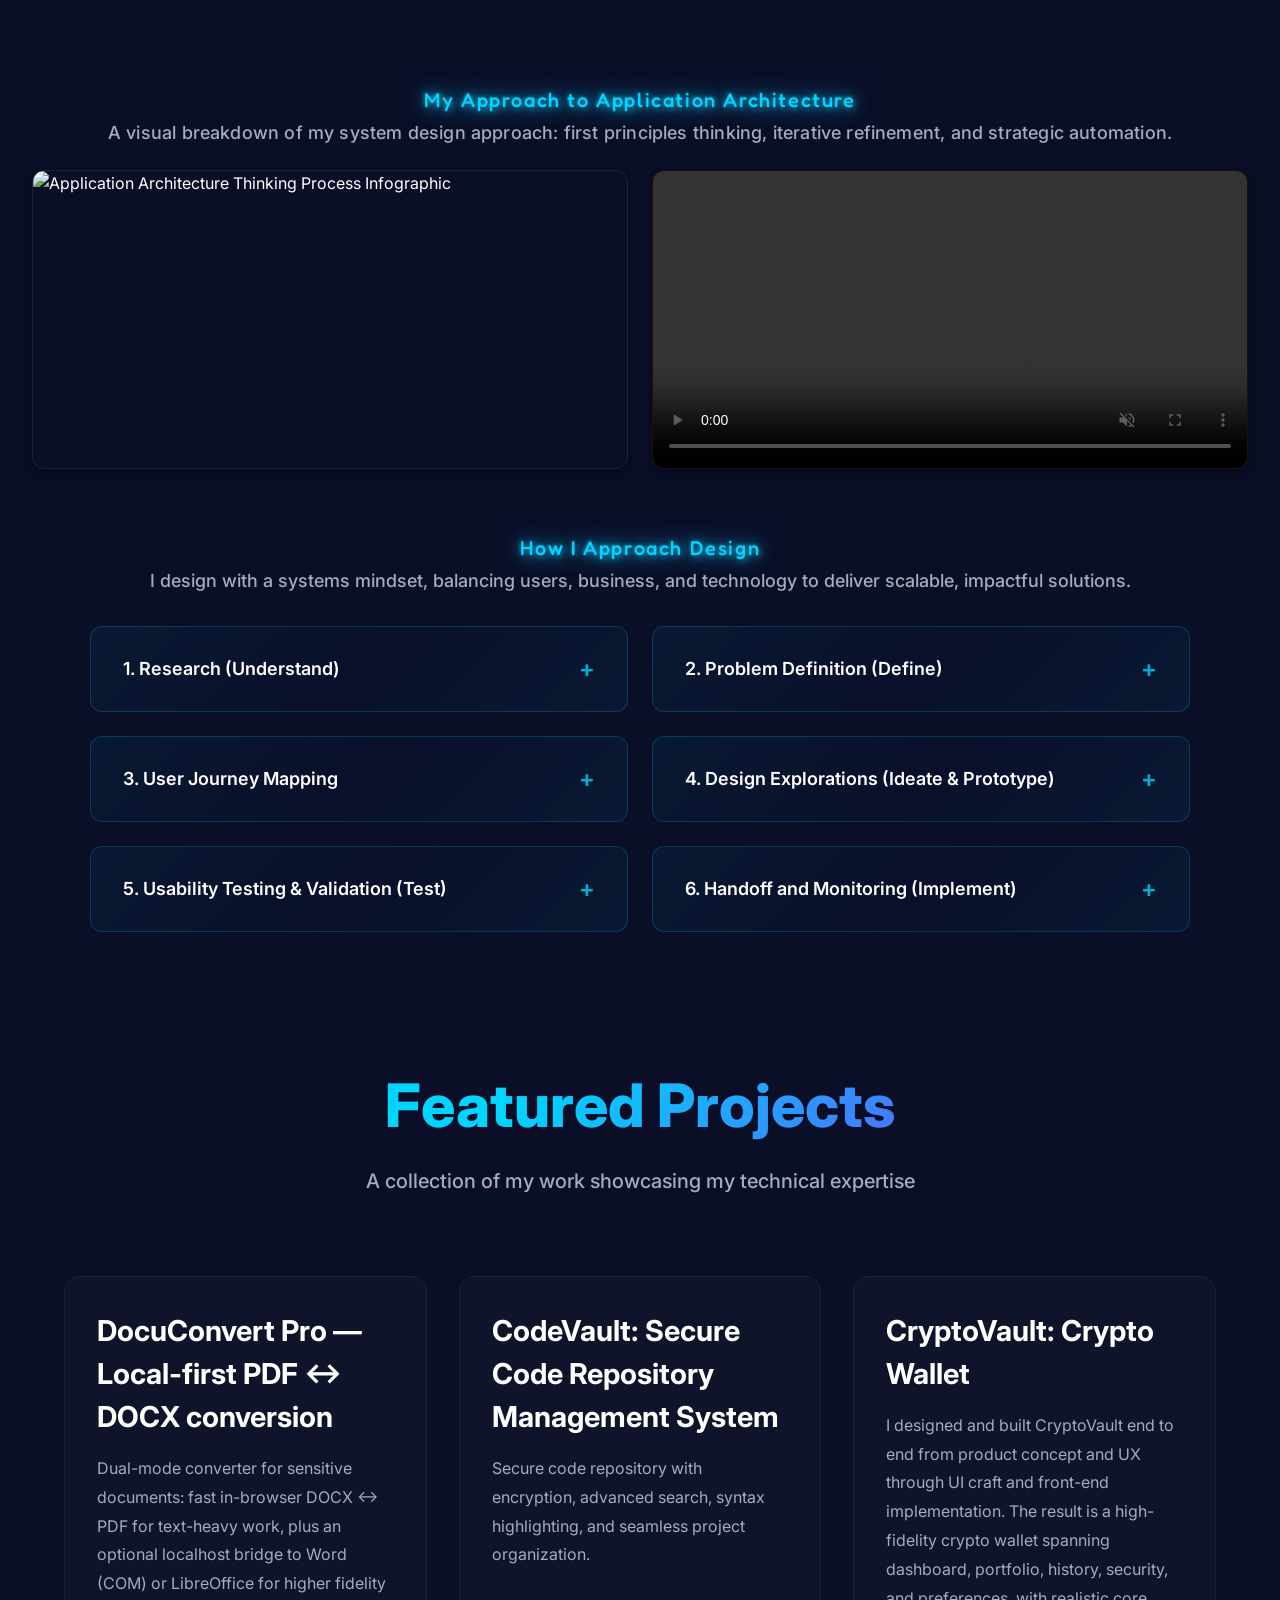
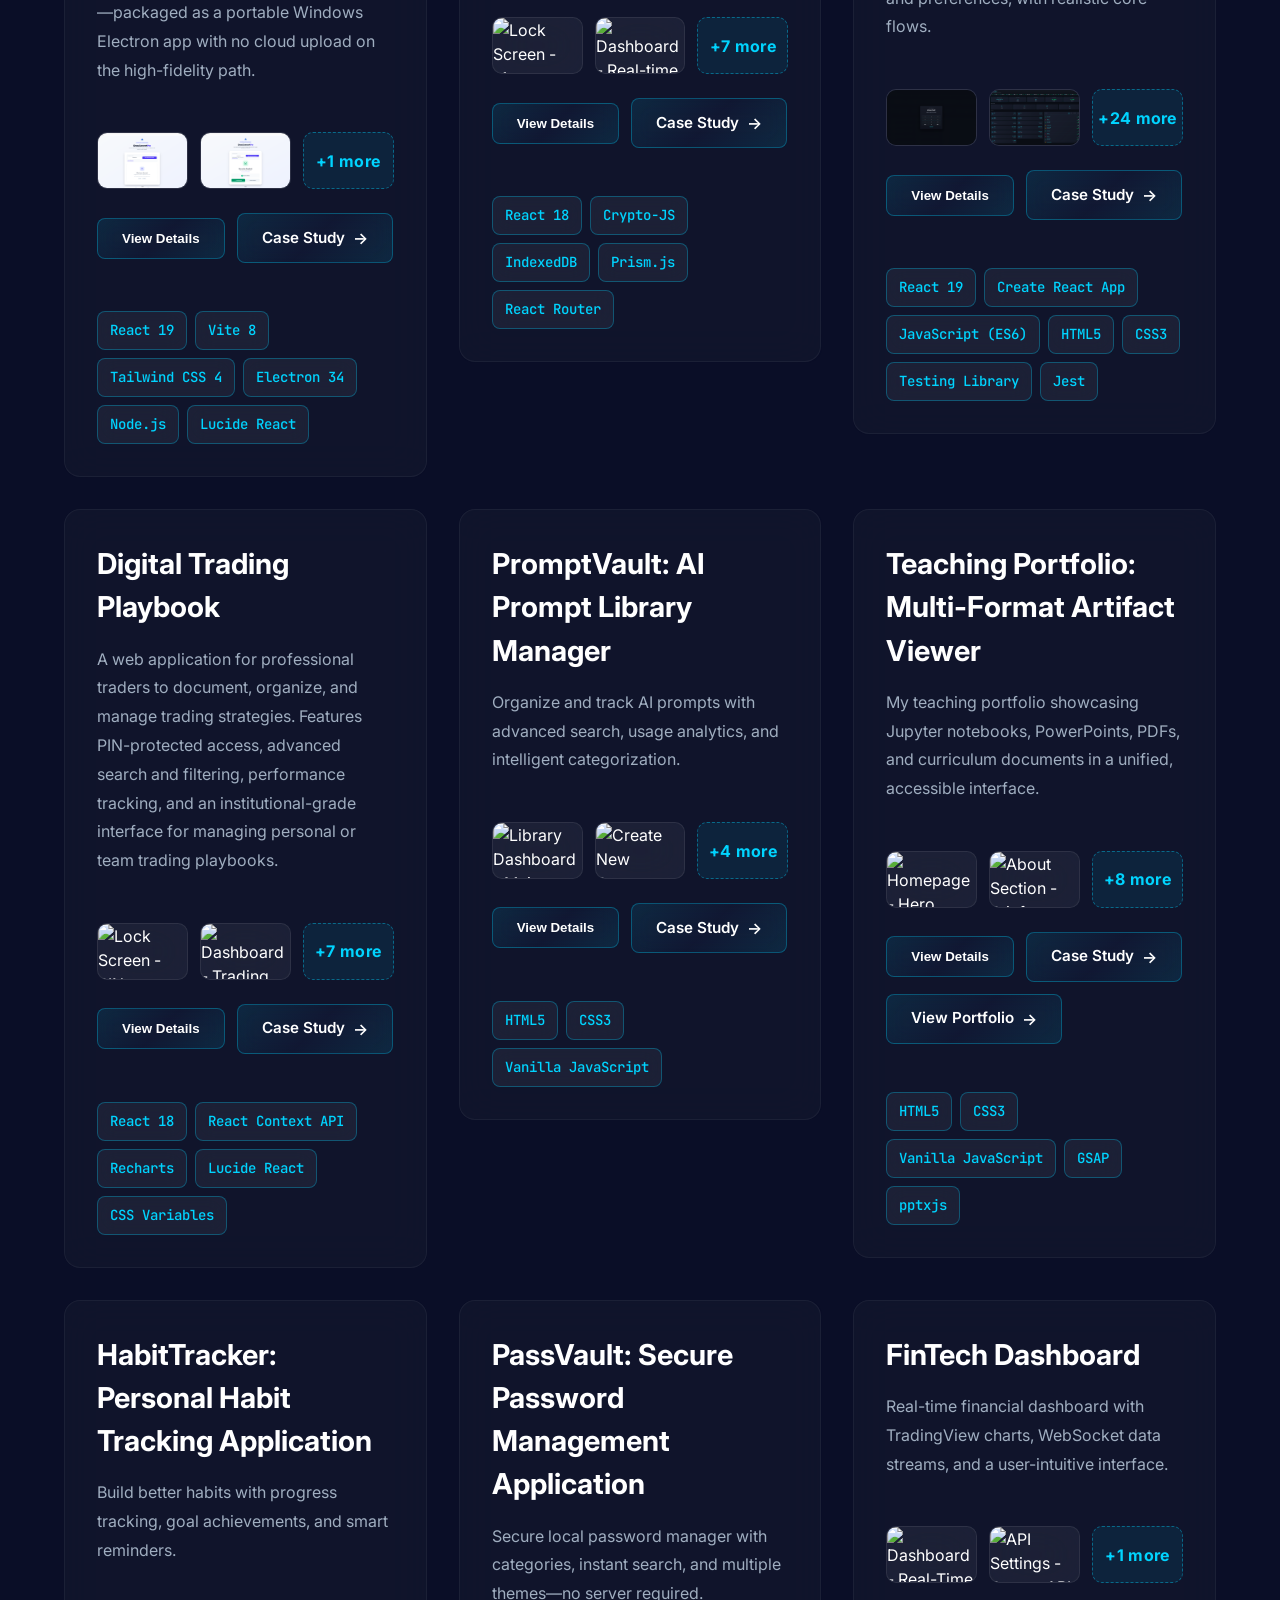
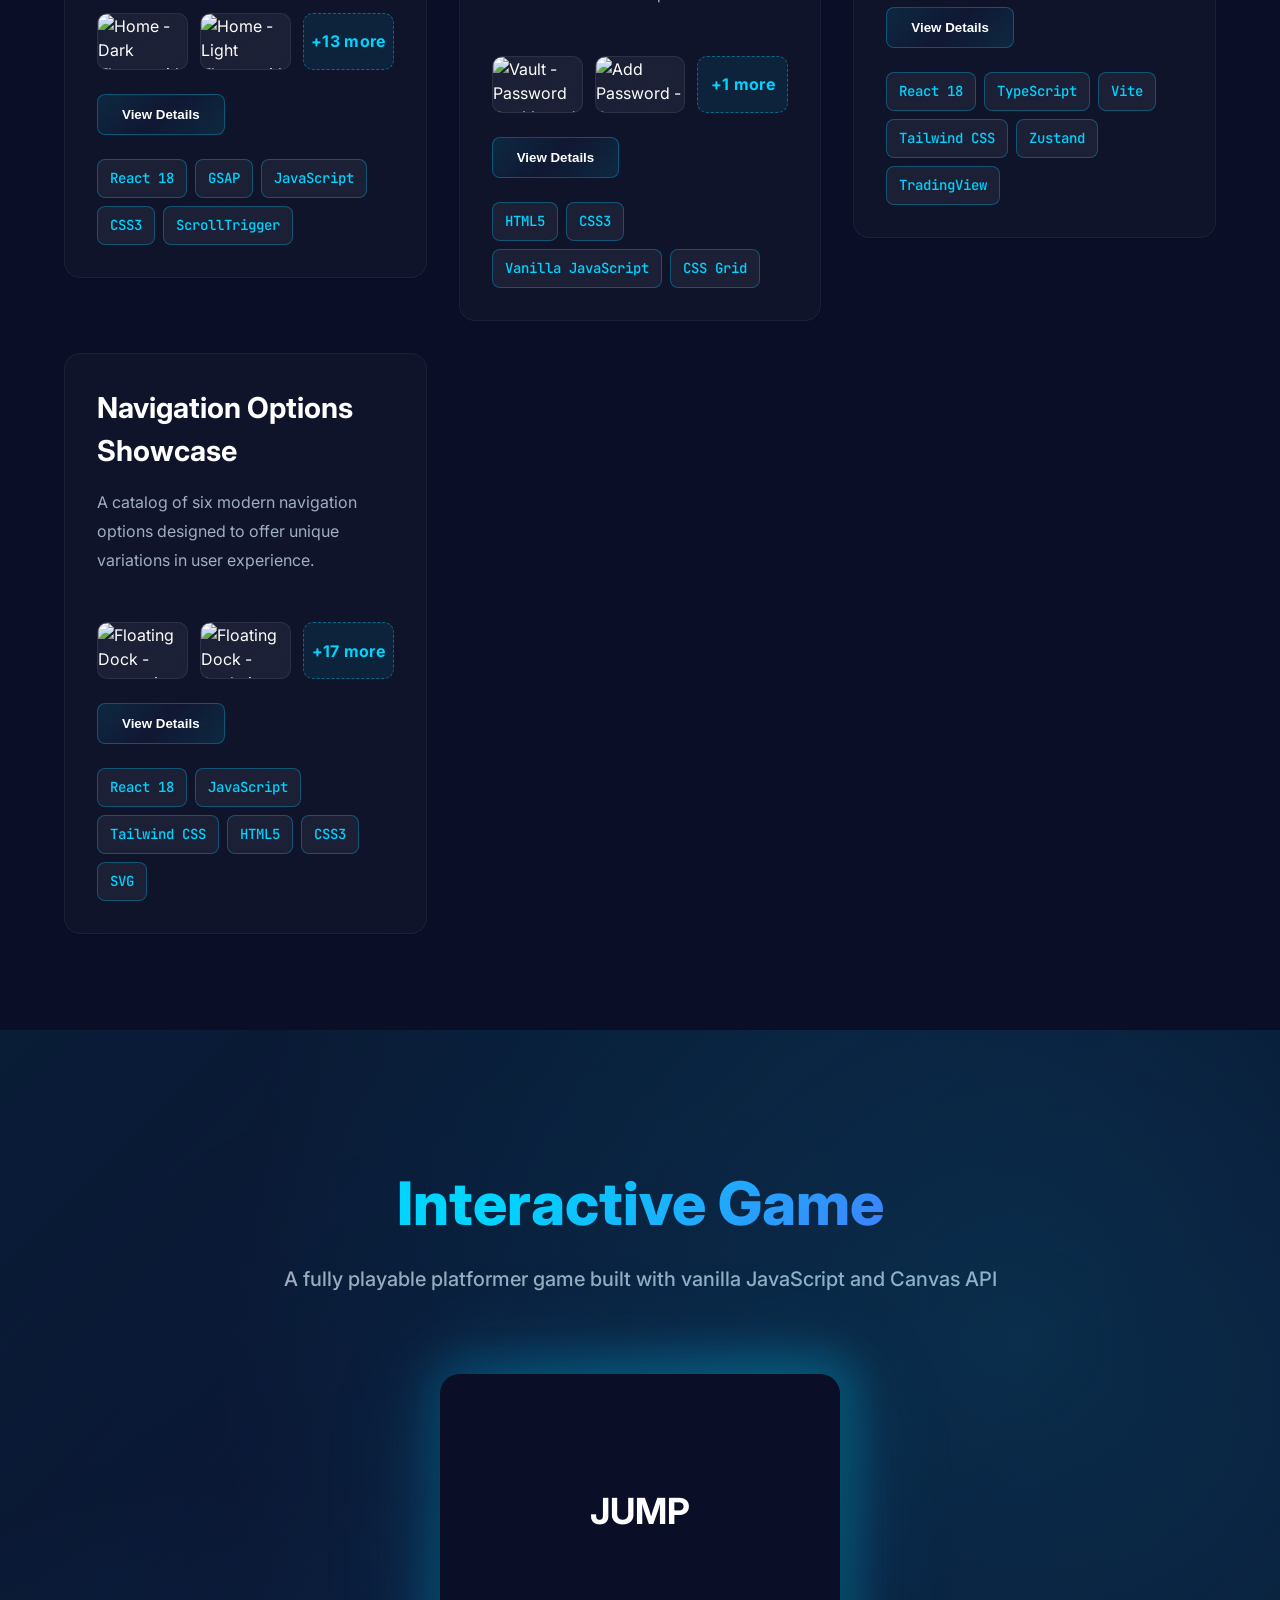
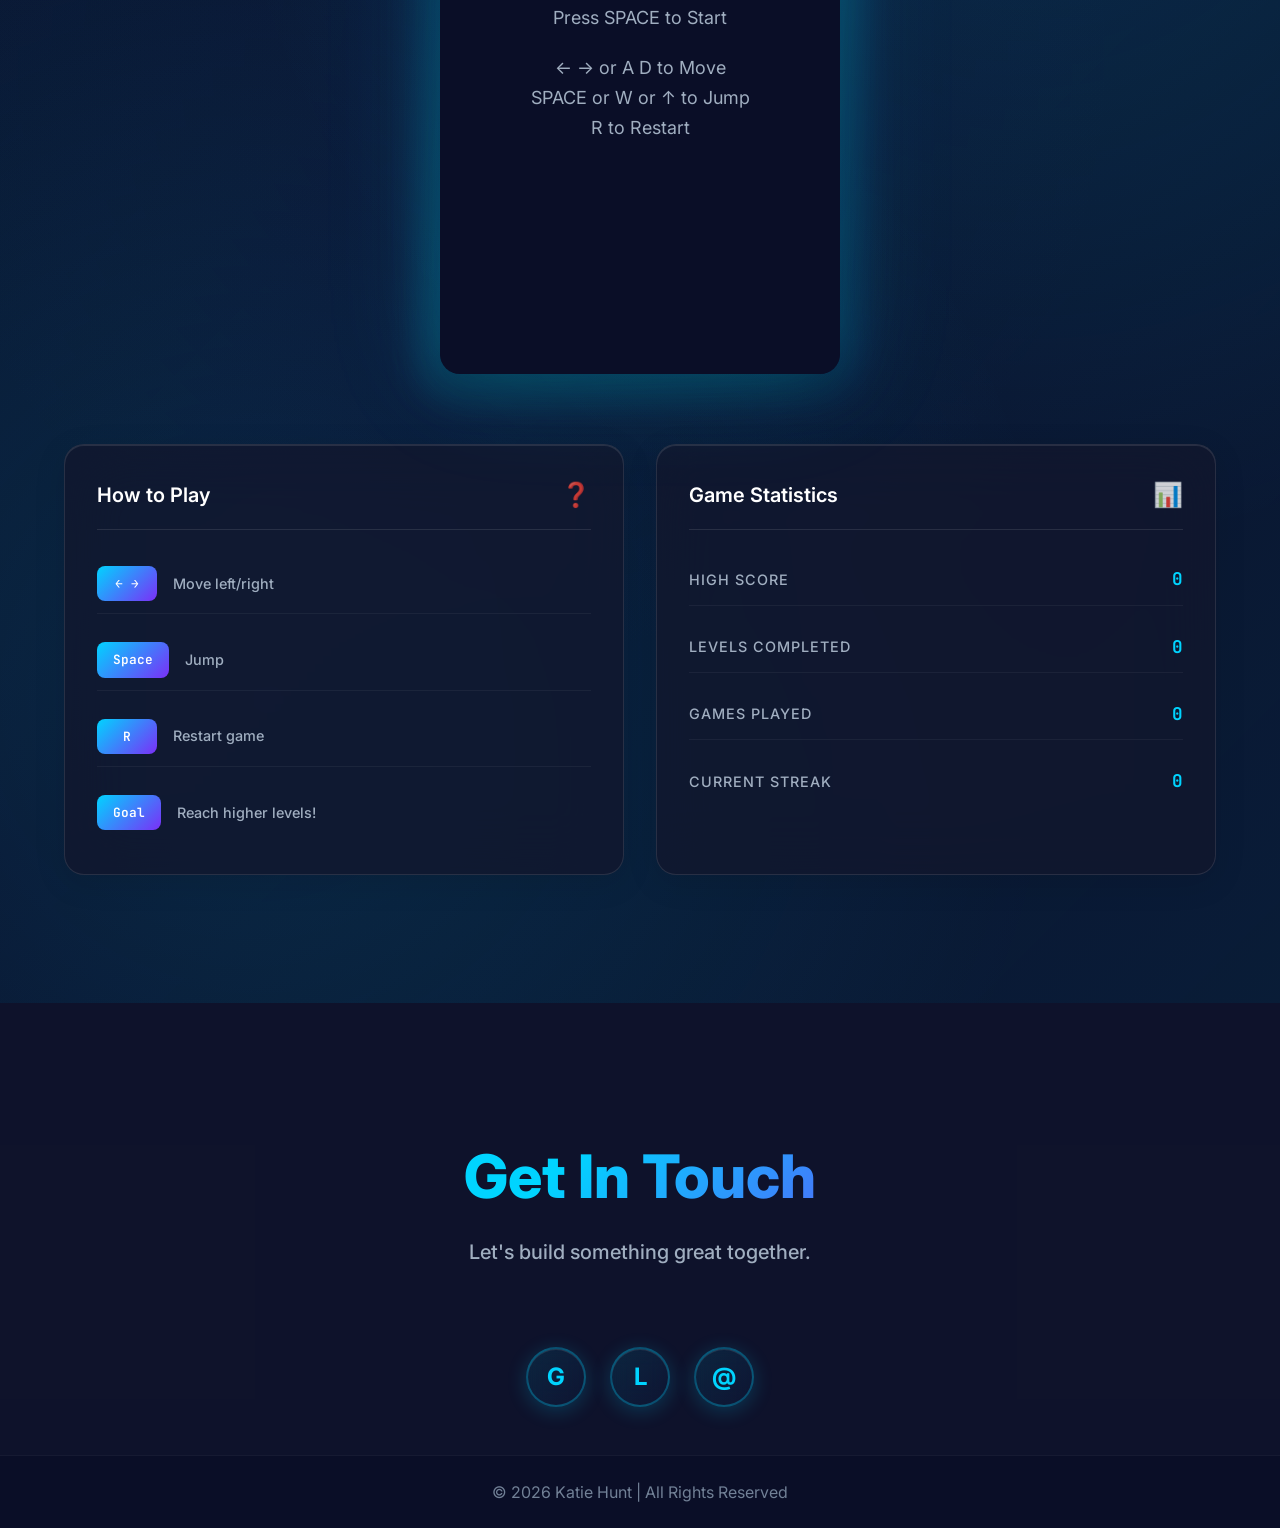
==== commit 3cfc4517: "DocuConverter Pro added (exclude oversized demo MP4 for GitHub) Made-with: Cursor" ====
--- a/index.html
+++ b/index.html
@@ -298,6 +298,48 @@
         <div class="projects-grid">
             <article class="project-card card-3d-advanced particle-zone">
                 <div class="project-content">
+                    <h3>DocuConvert Pro — Local-first PDF ↔ DOCX conversion</h3>
+                    <p>Dual-mode converter for sensitive documents: fast in-browser DOCX ↔ PDF for text-heavy work, plus an optional localhost bridge to Word (COM) or LibreOffice for higher fidelity—packaged as a portable Windows Electron app with no cloud upload on the high-fidelity path.</p>
+
+                    <div class="project-gallery" data-project="project10"></div>
+
+                    <div class="project-buttons">
+                        <button class="expand-details-btn">View Details</button>
+                        <a href="case-studies/docuconvert-pro.html" class="view-portfolio-btn">
+                            <span class="btn-text">Case Study</span>
+                            <span class="btn-arrow">→</span>
+                        </a>
+                    </div>
+
+                    <div class="project-details-expanded">
+                        <div class="detail-section">
+                            <h4>Problem Solved</h4>
+                            <p>People often need PDF ↔ Word conversion without uploading files to the cloud, especially for sensitive or internal documents. Cloud converters add privacy and compliance risk; in-browser tools are fast but can lose complex layout; Office-only workflows are awkward to automate. DocuConvert Pro keeps conversion local on Windows with a clear privacy story.</p>
+                        </div>
+                        <div class="detail-section">
+                            <h4>Key Features</h4>
+                            <ul class="arrow-list">
+                                <li>➤ Browser mode: DOCX ↔ PDF via Mammoth, jsPDF, PDF.js, and docx (CDN)</li>
+                                <li>➤ High-fidelity mode: loopback Node bridge (<code>/capabilities</code>, <code>/convert</code>) to Word or LibreOffice</li>
+                                <li>➤ Electron desktop app starts the bridge; portable Windows x64 <code>.exe</code> via electron-builder</li>
+                                <li>➤ No remote API in the high-fidelity path—files stay on the machine</li>
+                            </ul>
+                        </div>
+                    </div>
+
+                    <div class="tech-tags">
+                        <span class="tech-tag">React 19</span>
+                        <span class="tech-tag">Vite 8</span>
+                        <span class="tech-tag">Tailwind CSS 4</span>
+                        <span class="tech-tag">Electron 34</span>
+                        <span class="tech-tag">Node.js</span>
+                        <span class="tech-tag">Lucide React</span>
+                    </div>
+                </div>
+            </article>
+
+            <article class="project-card card-3d-advanced particle-zone">
+                <div class="project-content">
                     <h3>CodeVault: Secure Code Repository Management System</h3>
                     <p>Secure code repository with encryption, advanced search, syntax highlighting, and seamless project organization.</p>
                     
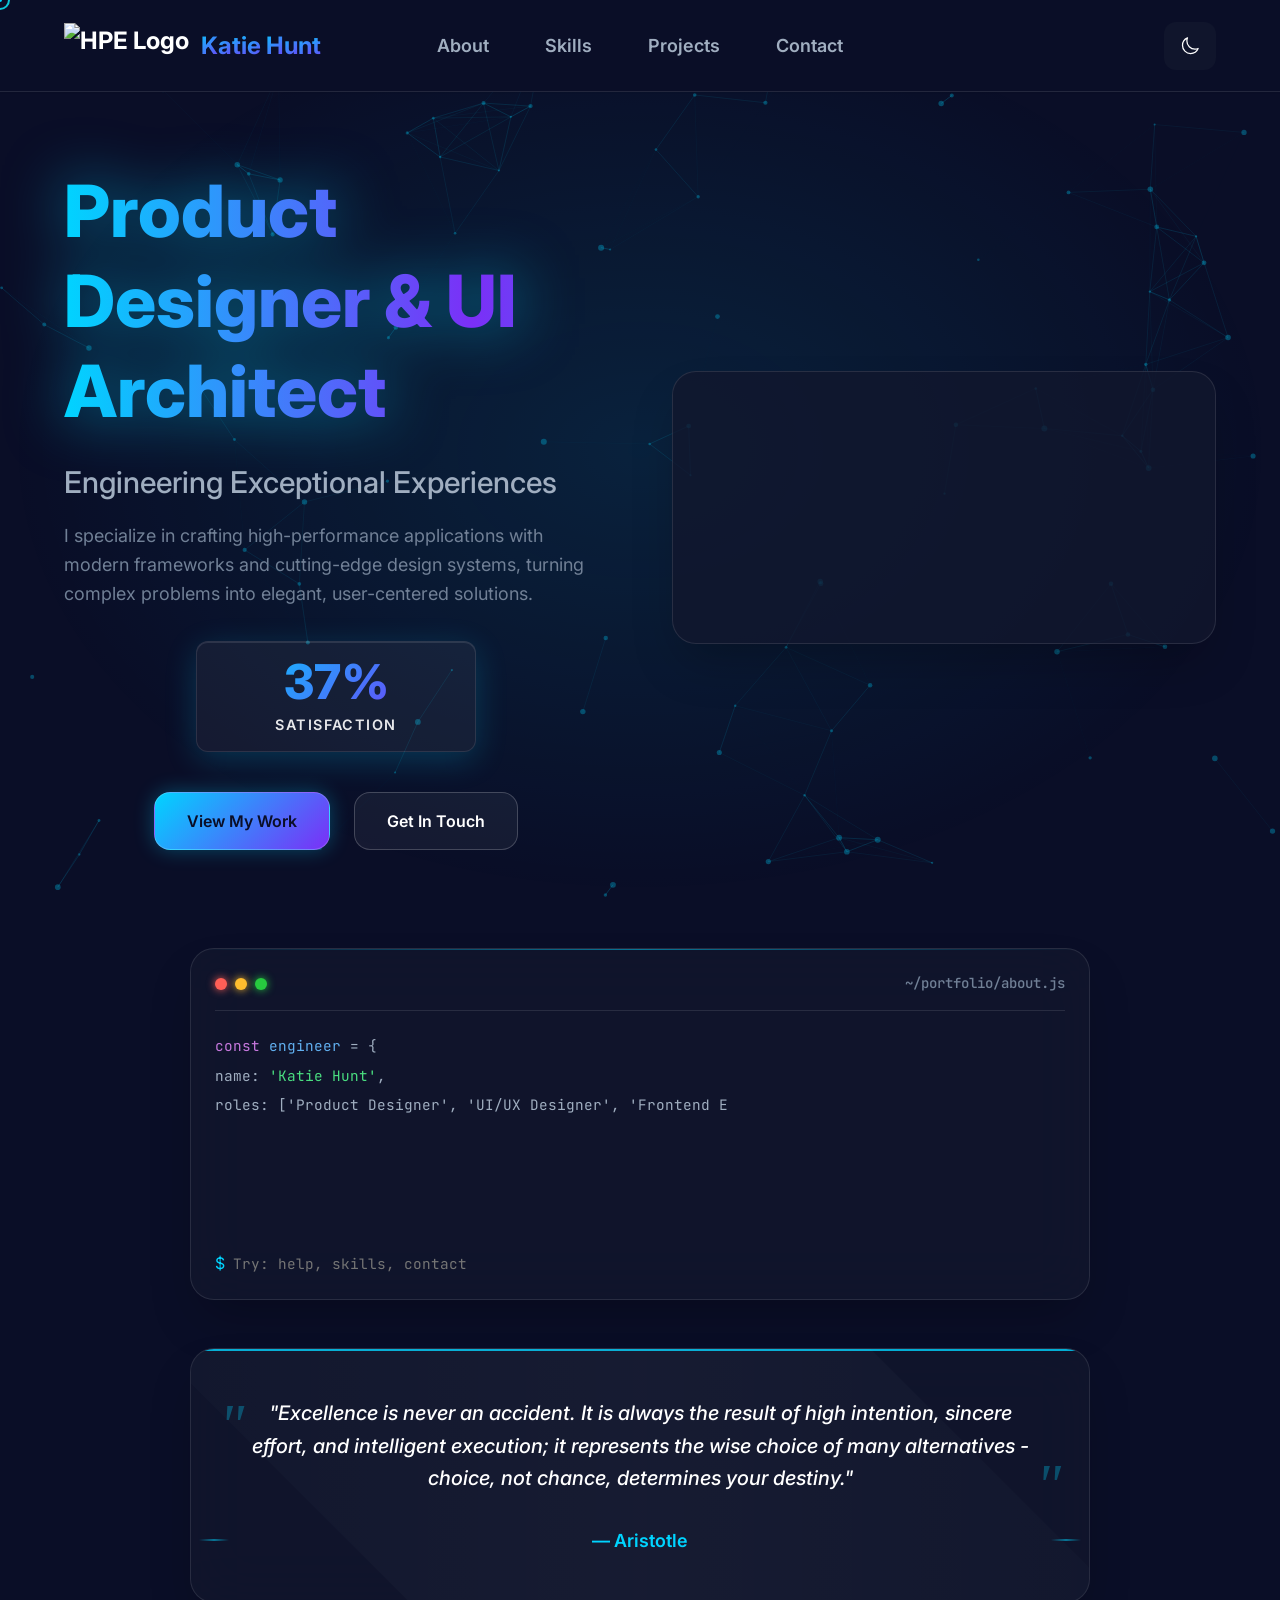
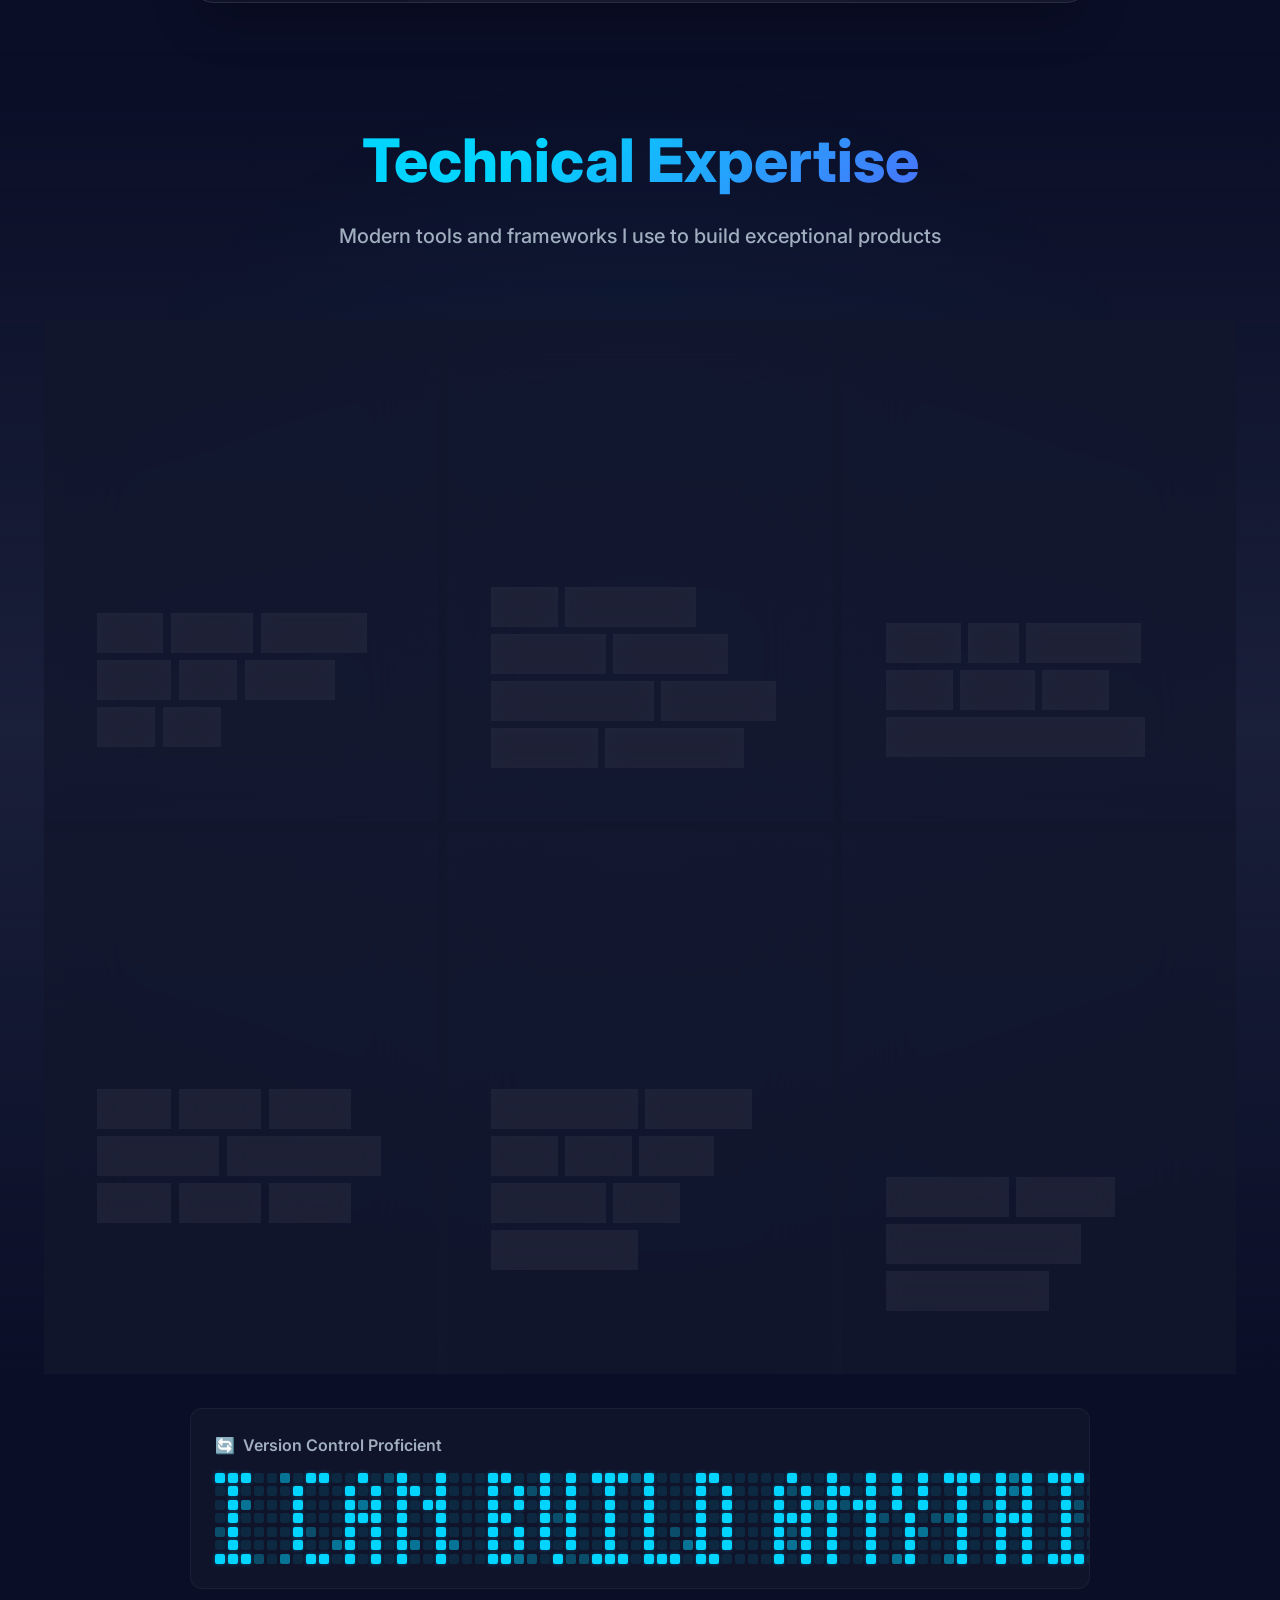
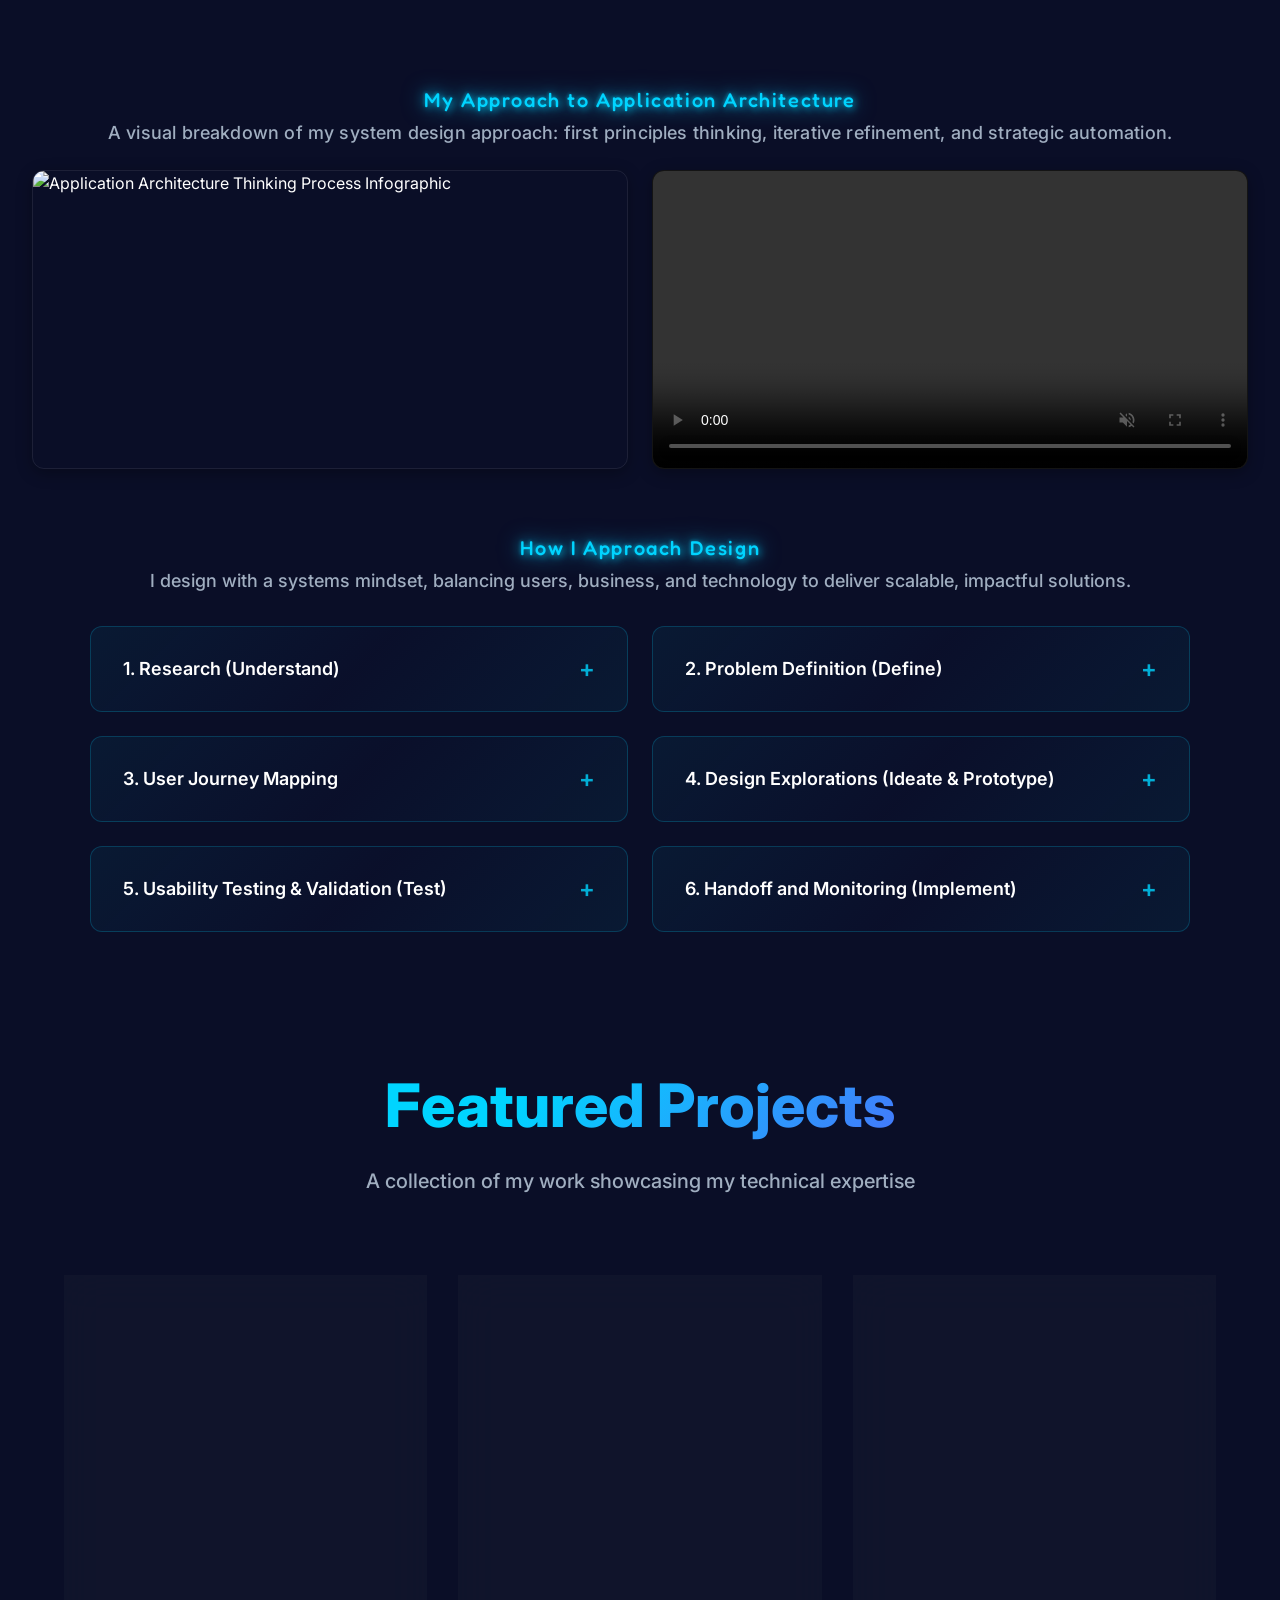
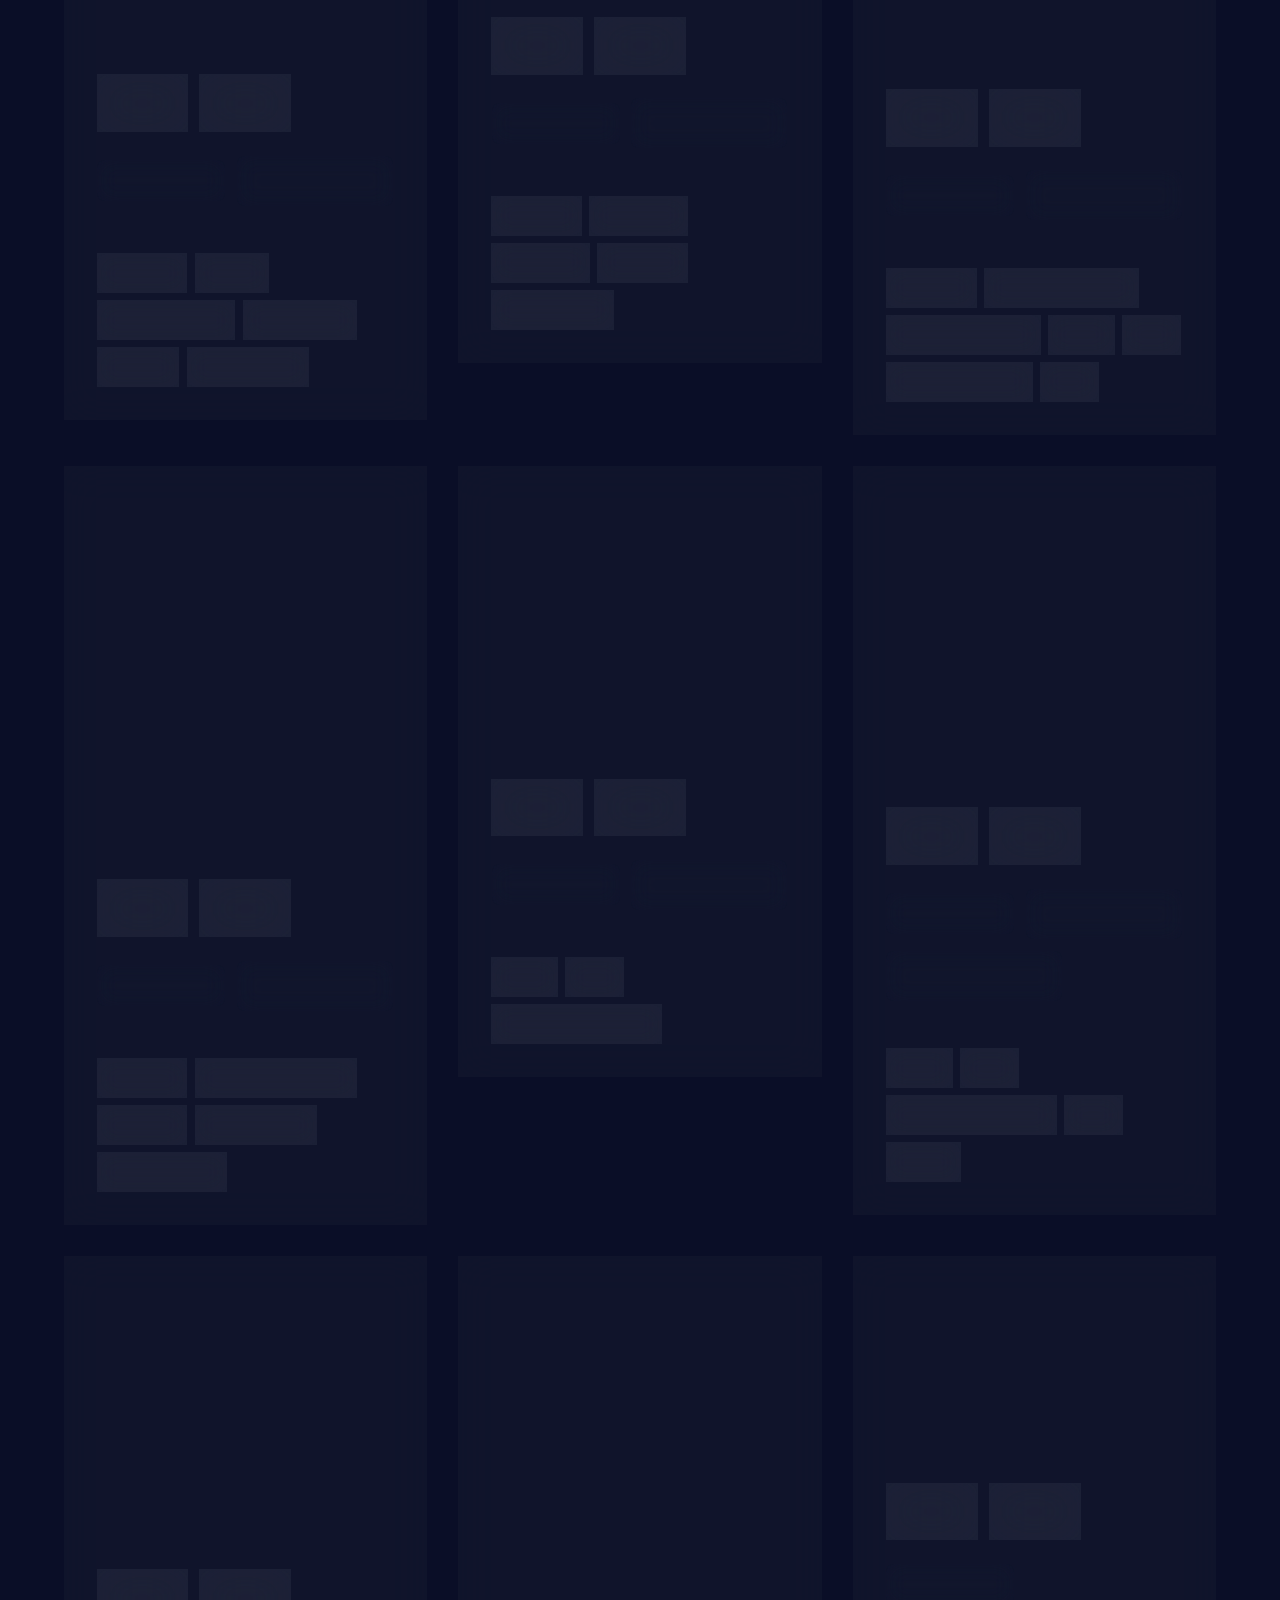
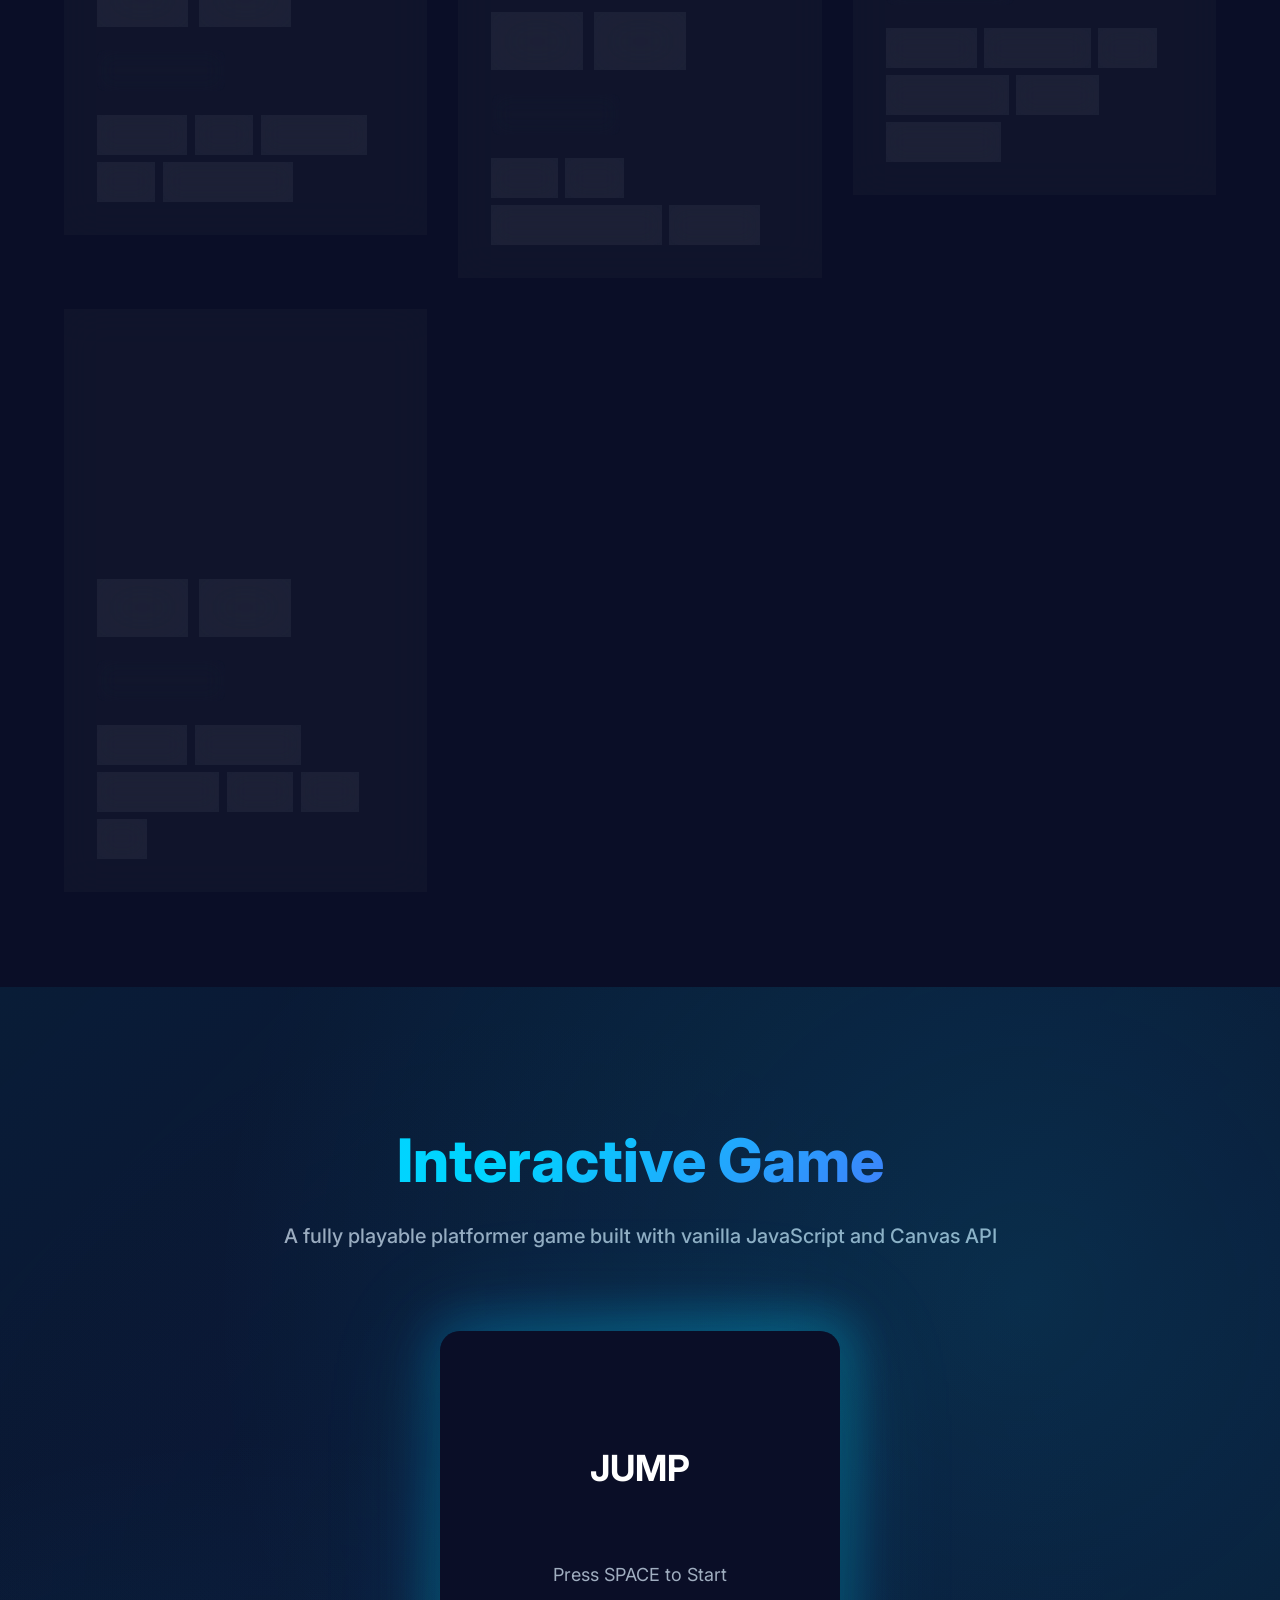
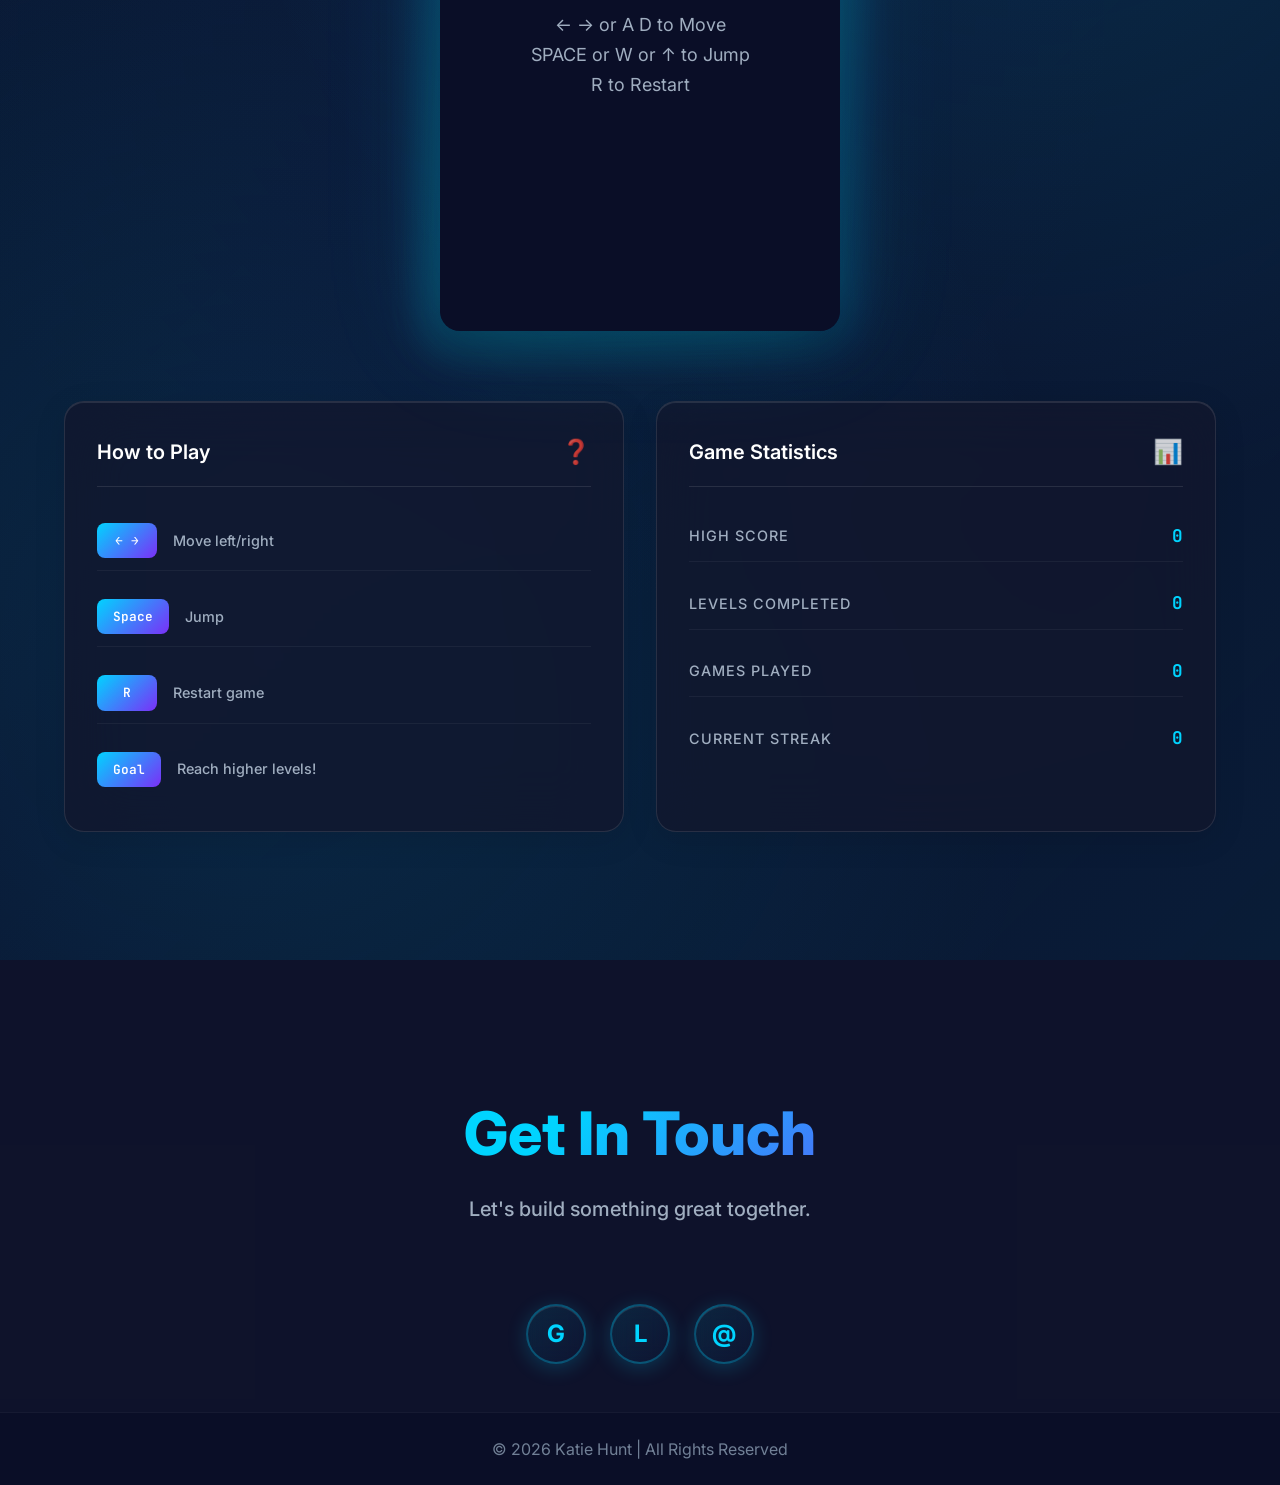
==== commit 0e47cdf7: "project cards text details refined" ====
--- a/index.html
+++ b/index.html
@@ -298,8 +298,8 @@
         <div class="projects-grid">
             <article class="project-card card-3d-advanced particle-zone">
                 <div class="project-content">
-                    <h3>DocuConvert Pro — Local-first PDF ↔ DOCX conversion</h3>
-                    <p>Dual-mode converter for sensitive documents: fast in-browser DOCX ↔ PDF for text-heavy work, plus an optional localhost bridge to Word (COM) or LibreOffice for higher fidelity—packaged as a portable Windows Electron app with no cloud upload on the high-fidelity path.</p>
+                    <h3>DocuConvert Pro: PDF ↔ DOCX Converter</h3>
+                    <p>Document converter tool with two modes (DOCX ↔ PDF): quick in-browser conversion for text-heavy files, or higher fidelity. Web and desktop application; files stay off the cloud on the fidelity path.</p>
 
                     <div class="project-gallery" data-project="project10"></div>
 
@@ -314,15 +314,15 @@
                     <div class="project-details-expanded">
                         <div class="detail-section">
                             <h4>Problem Solved</h4>
-                            <p>People often need PDF ↔ Word conversion without uploading files to the cloud, especially for sensitive or internal documents. Cloud converters add privacy and compliance risk; in-browser tools are fast but can lose complex layout; Office-only workflows are awkward to automate. DocuConvert Pro keeps conversion local on Windows with a clear privacy story.</p>
-                        </div>
-                        <div class="detail-section">
-                            <h4>Key Features</h4>
-                            <ul class="arrow-list">
-                                <li>➤ Browser mode: DOCX ↔ PDF via Mammoth, jsPDF, PDF.js, and docx (CDN)</li>
-                                <li>➤ High-fidelity mode: loopback Node bridge (<code>/capabilities</code>, <code>/convert</code>) to Word or LibreOffice</li>
-                                <li>➤ Electron desktop app starts the bridge; portable Windows x64 <code>.exe</code> via electron-builder</li>
-                                <li>➤ No remote API in the high-fidelity path—files stay on the machine</li>
+                            <p>People need PDF ↔ Word conversion without uploading files to the cloud, especially for sensitive or internal documents. Cloud converters add privacy, safety risk and compliance risk; in-browser tools are fast but can lose complex layout. Office-only workflows are awkward to automate. DocuConvert Pro keeps conversion local on the computer with privacy intact.</p>
+                        </div>
+                        <div class="detail-section">
+                            <h4>Key Features</h4>
+                            <ul class="arrow-list">
+                                <li>➤ Convert Word Docs to PDF</li>
+                                <li>➤ Convert PDF to Word Docs</li>
+                                <li>➤ High-fidelity conversions</li>
+                                <li>➤ Personal web and desktop application solution</li>
                             </ul>
                         </div>
                     </div>
@@ -400,7 +400,7 @@
                     <div class="project-details-expanded">
                         <div class="detail-section">
                             <h4>Problem Solved</h4>
-                            <p>Bridges the gap between polished presentation and believable product behavior. Owning the work end to end—strategy, flows, visual system, and build—delivers an experience that behaves like a real wallet—core screens and flows—without requiring blockchain or backend work.</p>
+                            <p>Building the wallet end-to-end removes reliance on third-party custody and gives full control over security, data, and feature design. It delivers a realistic, self-contained wallet experience where users can buy, send, and receive crypto directly inside the app rooted in trust, autonomy, and customizable flows, all without requiring external services.</p>
                         </div>
                         <div class="detail-section">
                             <h4>Key Features</h4>
@@ -408,8 +408,8 @@
                                 <li>➤ Full wallet experience across Dashboard, Portfolio, History, Security, and Settings</li>
                                 <li>➤ Interactive send, buy, receive, swap, and export-style flows</li>
                                 <li>➤ Client-side persistence for user preferences and settings via localStorage</li>
-                                <li>➤ Structured to run as a standalone static build and inside a React app (CRA-style setup)</li>
-                                <li>➤ Polished UI for documentation and portfolio presentation (including Playwright-driven screenshots)</li>
+                                <li>➤ Structured to run as a standalone static build and inside a React app</li>
+                                <li>➤ Polished UI for documentation and portfolio presentation</li>
                             </ul>
                         </div>
                     </div>
@@ -600,7 +600,7 @@
             <article class="project-card card-3d-advanced particle-zone">
                 <div class="project-content">
                     <h3>PassVault: Secure Password Management Application</h3>
-                    <p>Secure local password manager with categories, instant search, and multiple themes—no server required.</p>
+                    <p>Secure local password manager with categories, instant search, and multiple themes. No server required.</p>
                     
                     <div class="project-gallery" data-project="project5"></div>
                     
@@ -828,7 +828,7 @@
             <button class="screenshot-nav screenshot-nav-prev" id="screenshotNavPrev">‹</button>
             <button class="screenshot-nav screenshot-nav-next" id="screenshotNavNext">›</button>
             <img src="" alt="Project Screenshot" id="modalImage" style="display: none;">
-            <video id="modalVideo" controls style="display: none;">
+            <video id="modalVideo" controls playsinline preload="metadata" style="display: none;">
                 Your browser does not support the video tag.
             </video>
             <div class="screenshot-caption" id="modalCaption"></div>
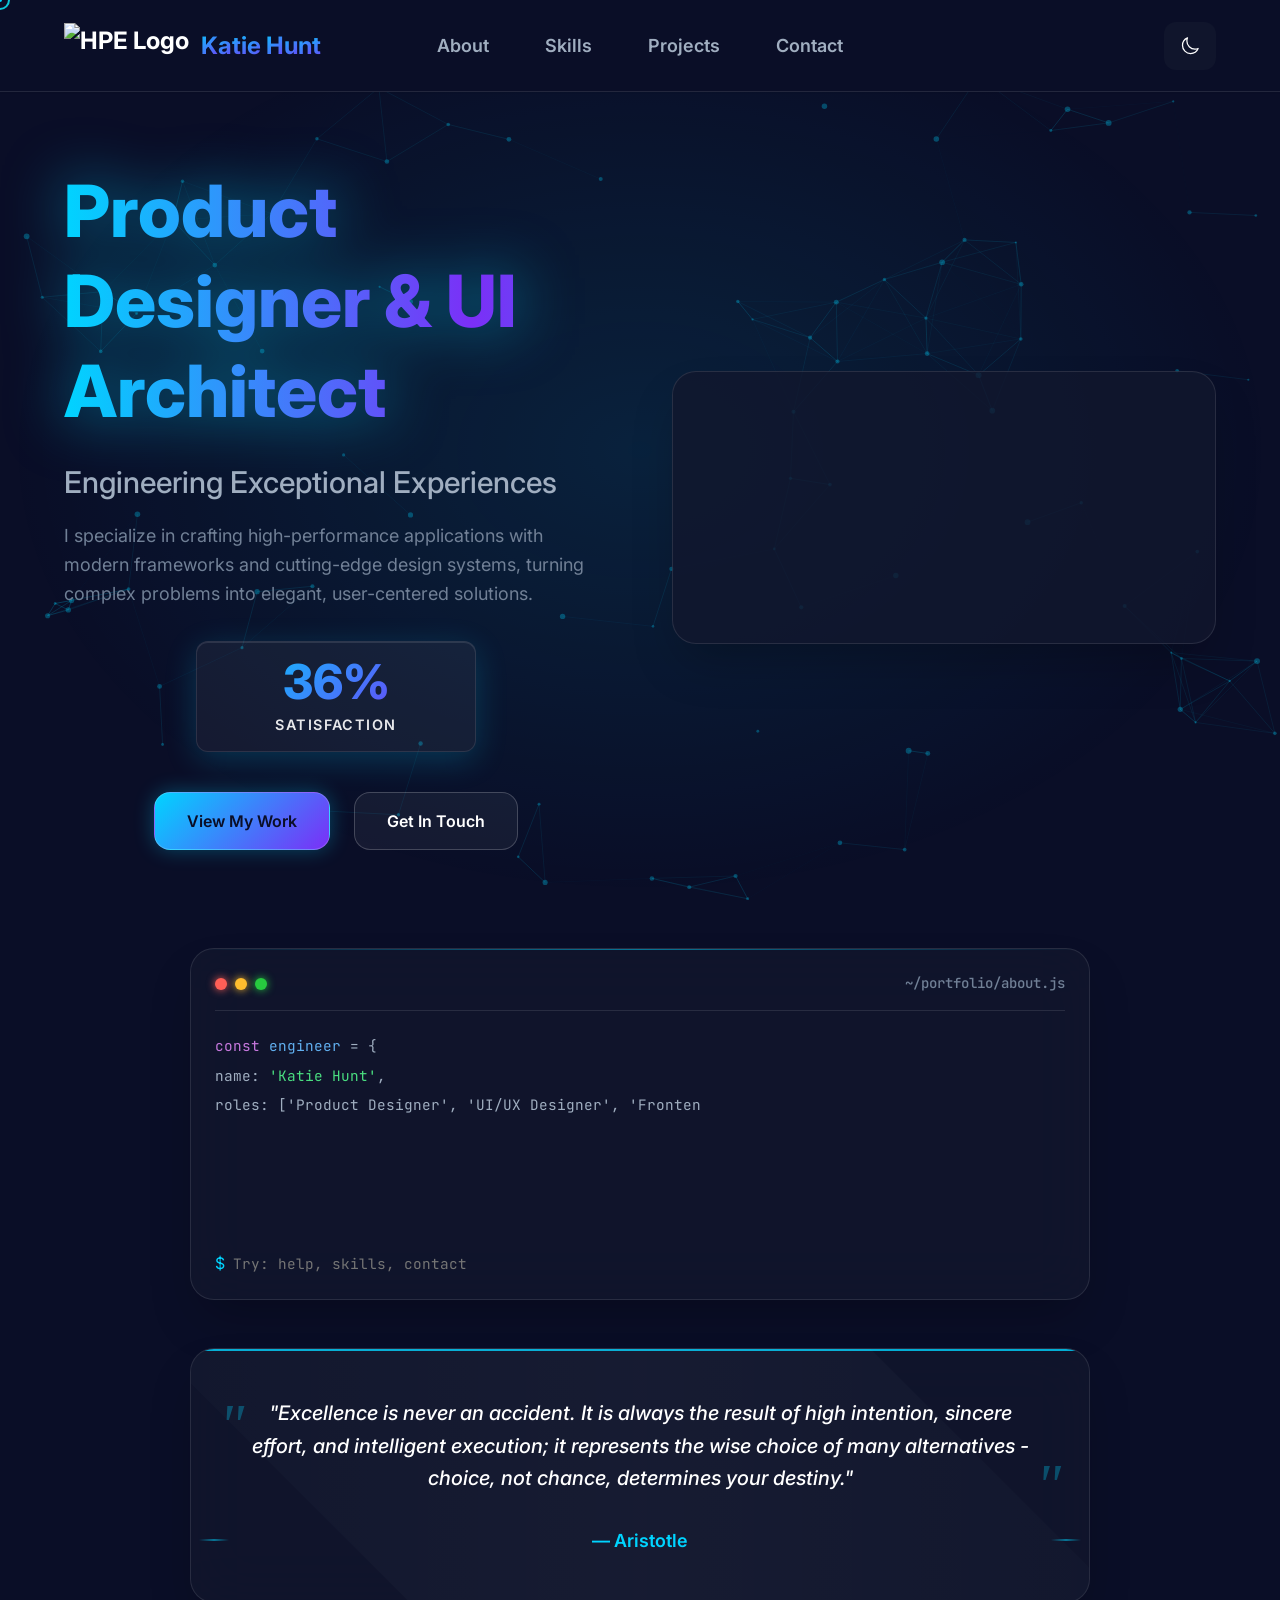
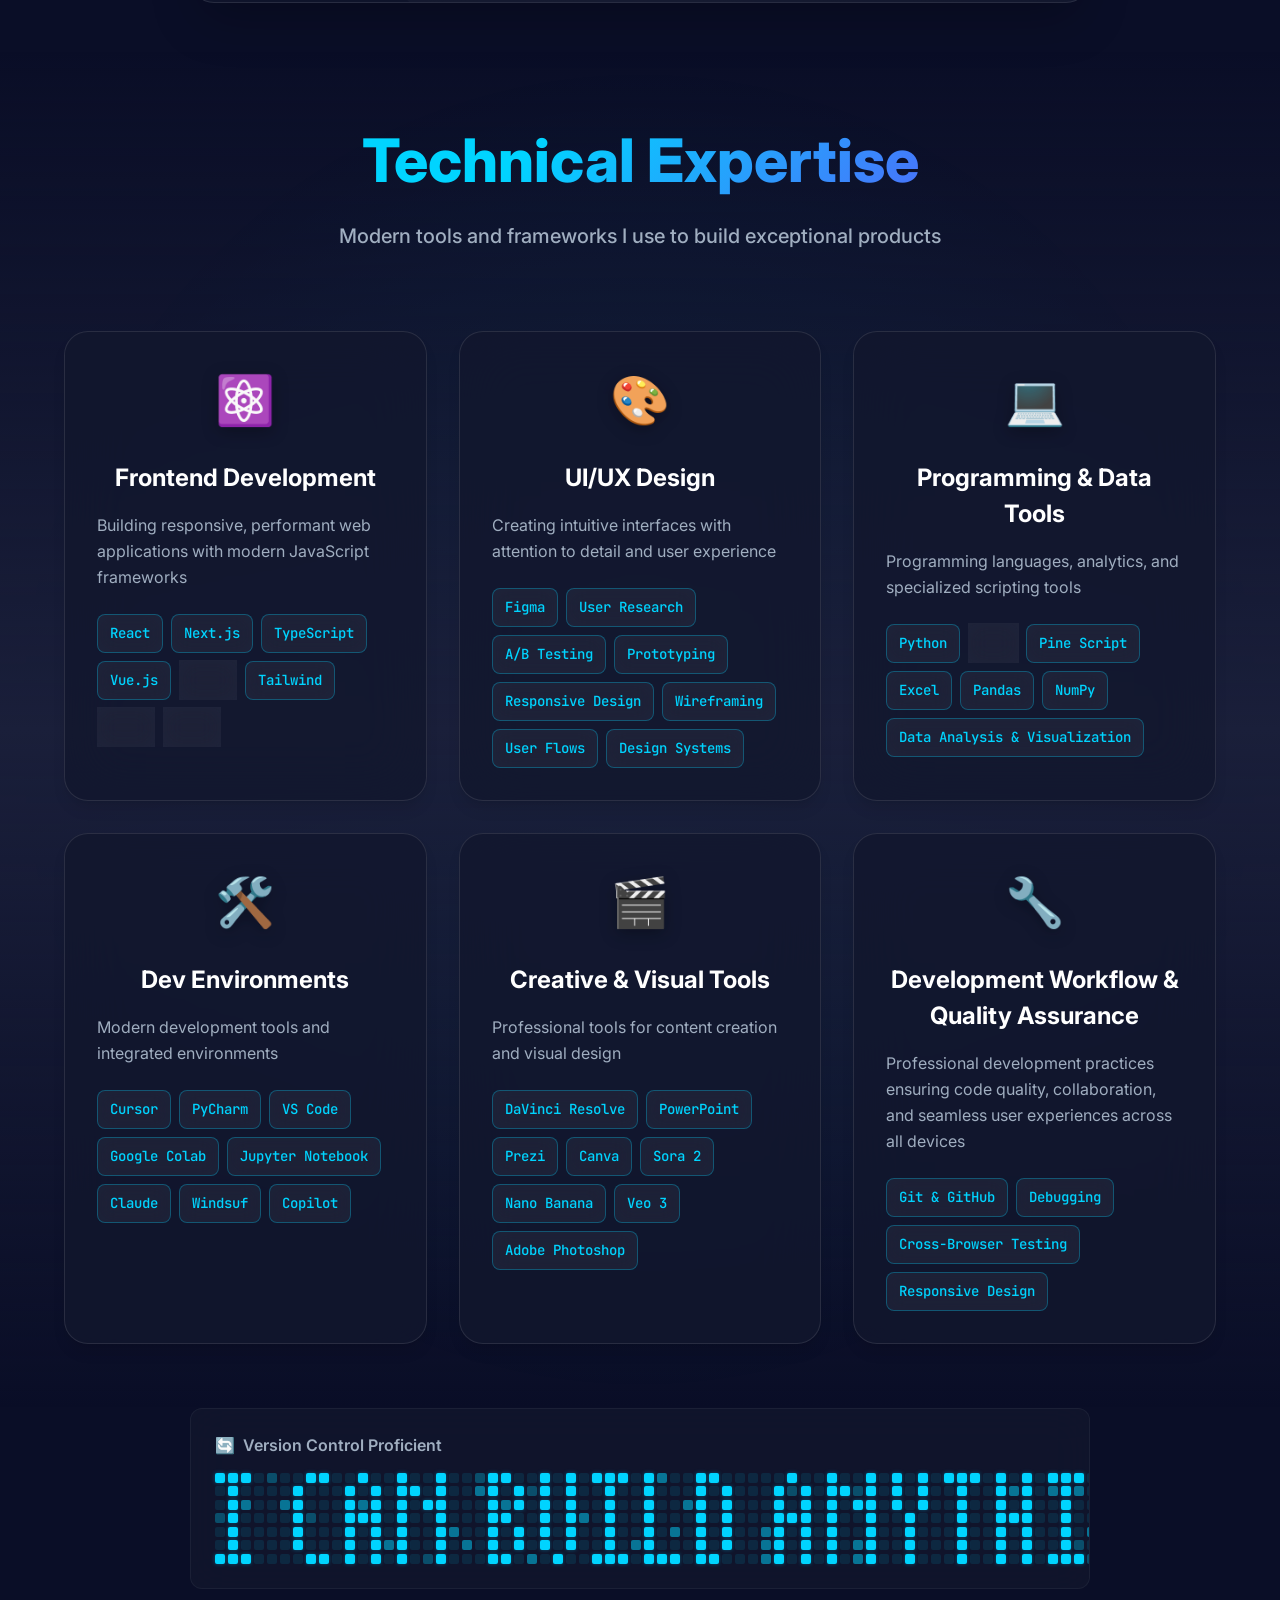
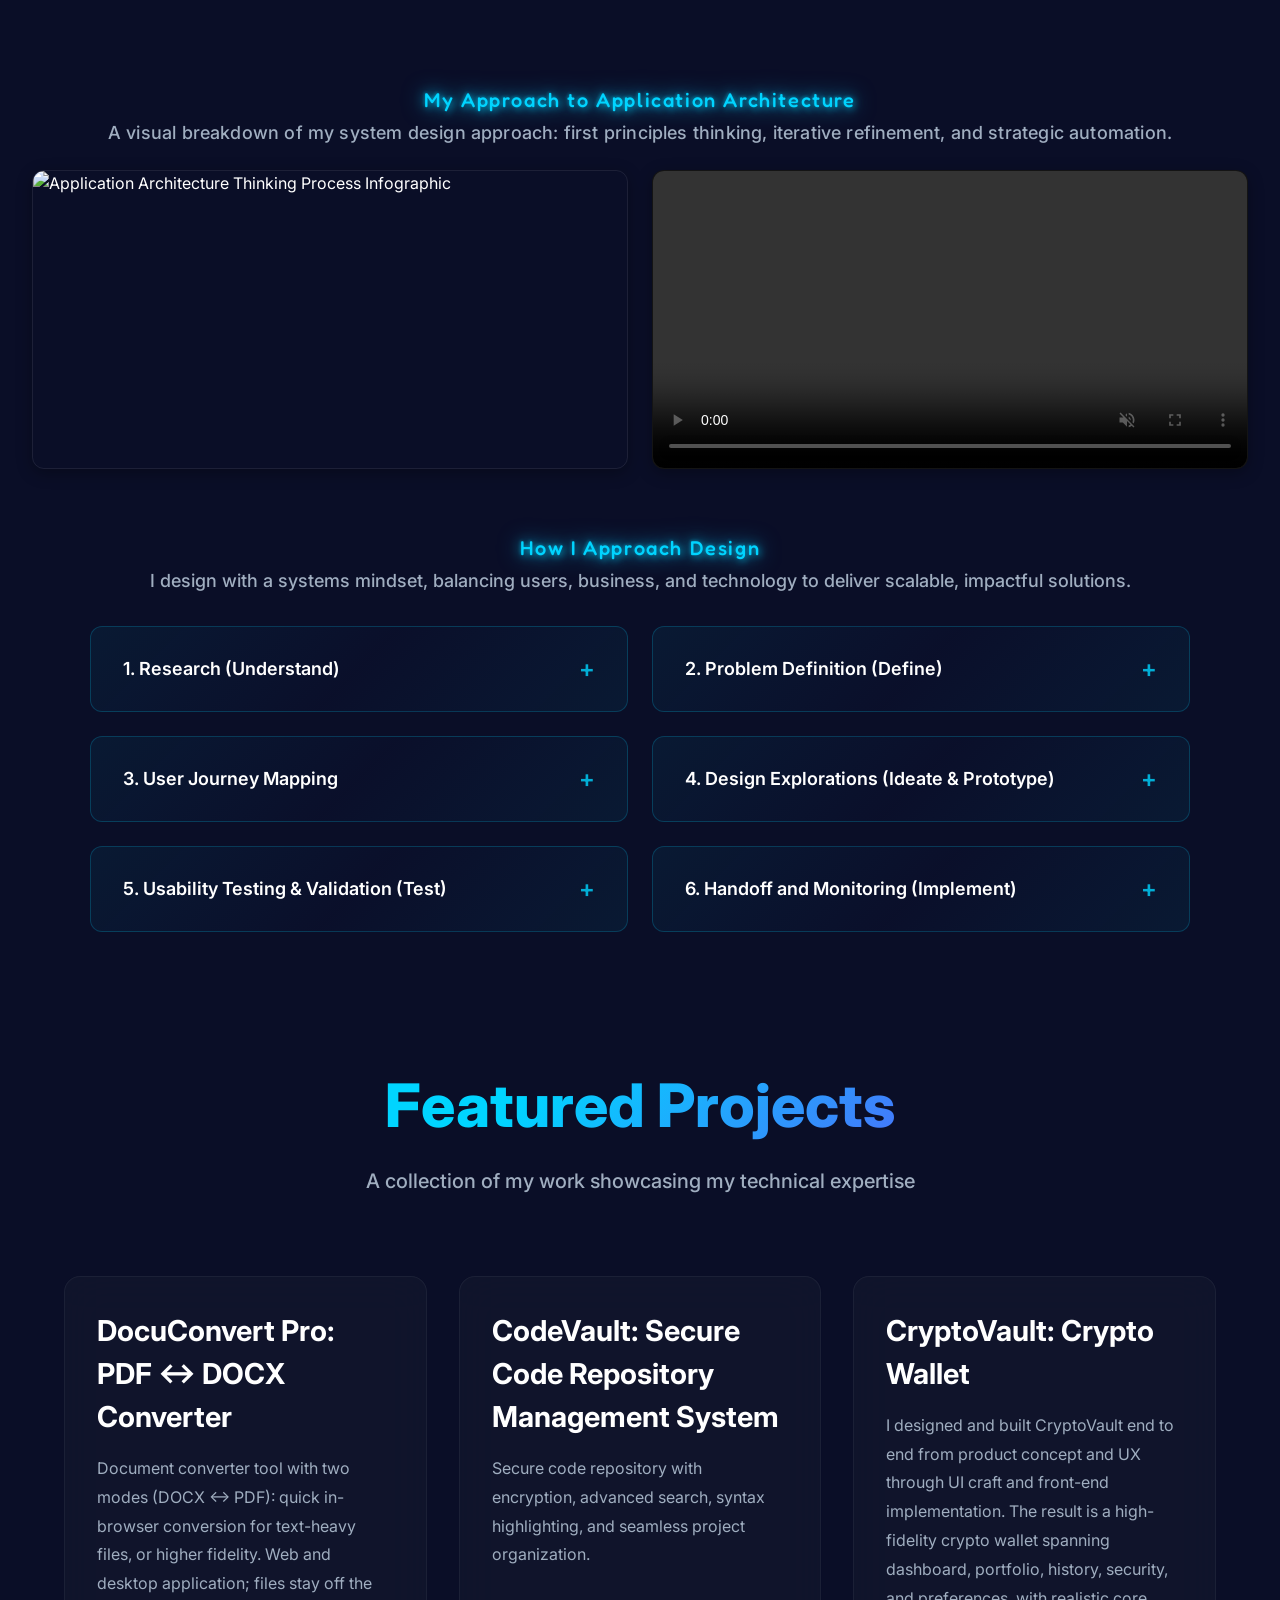
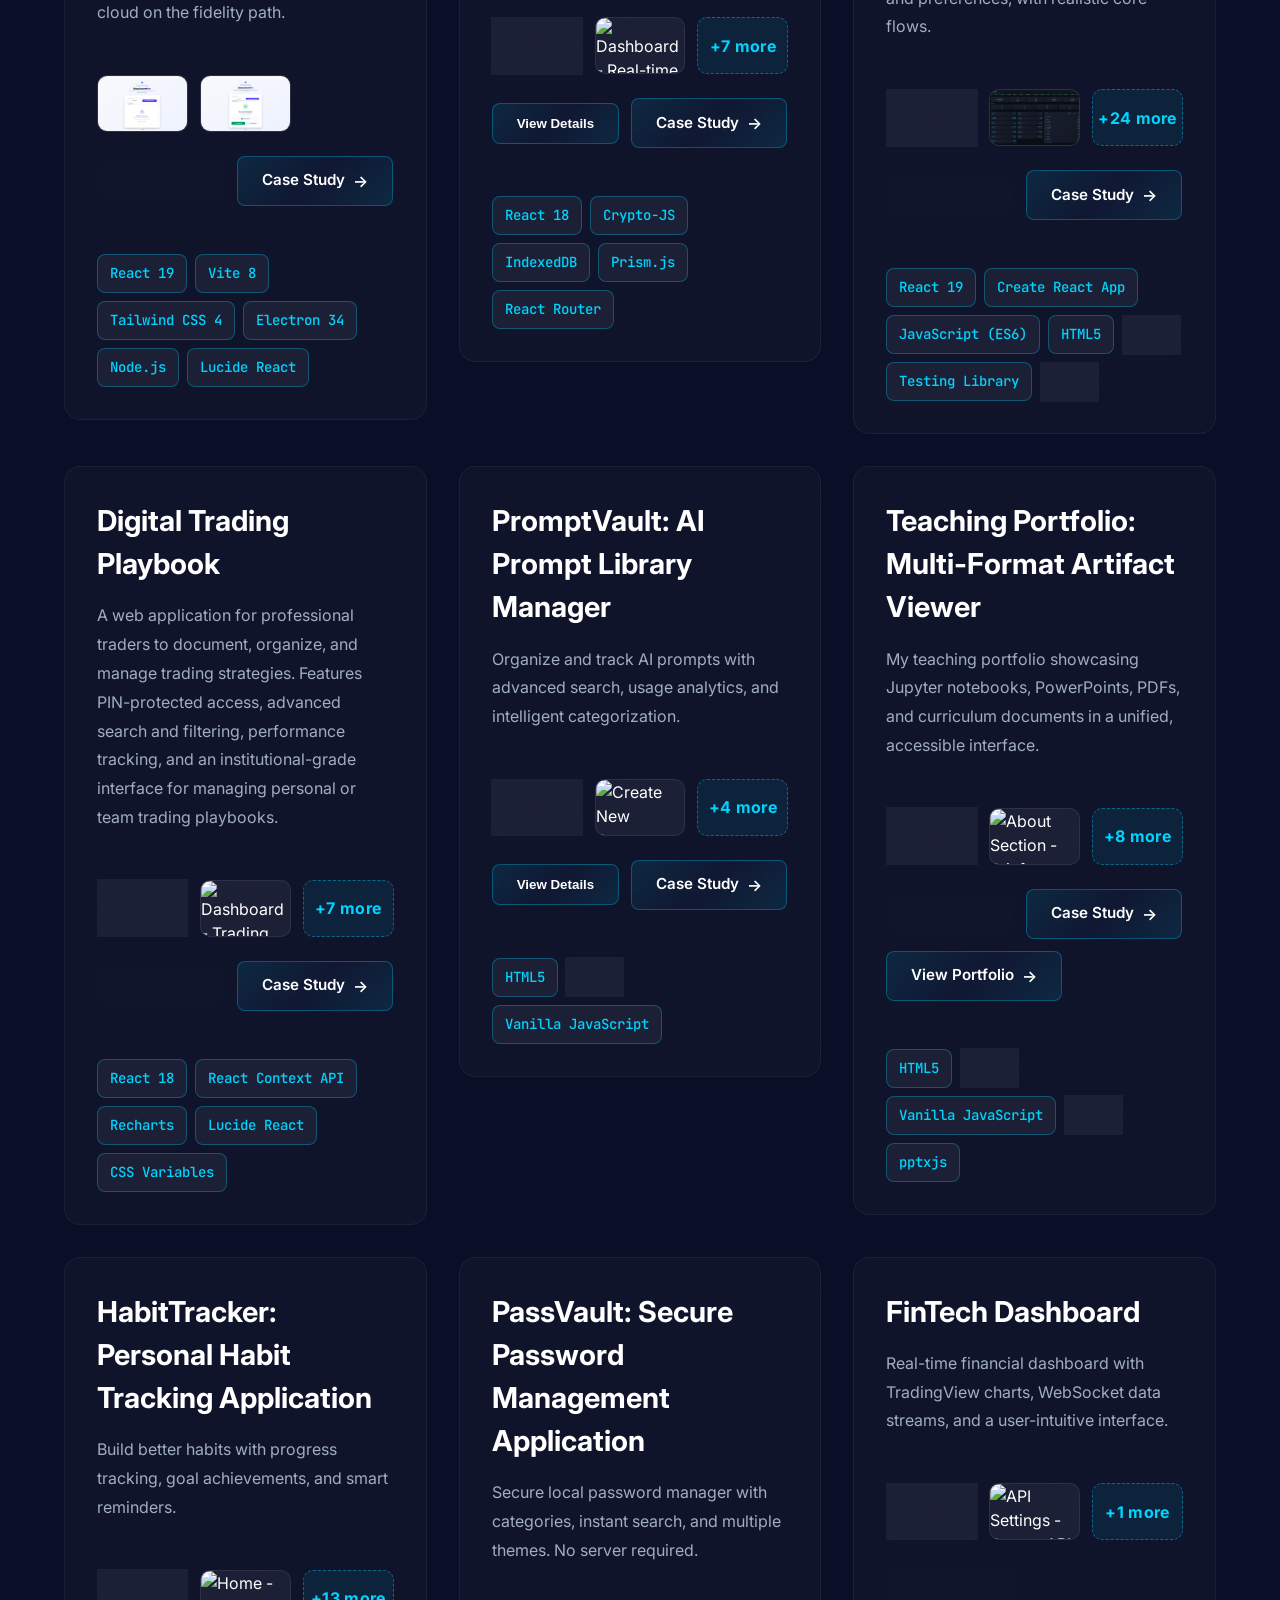
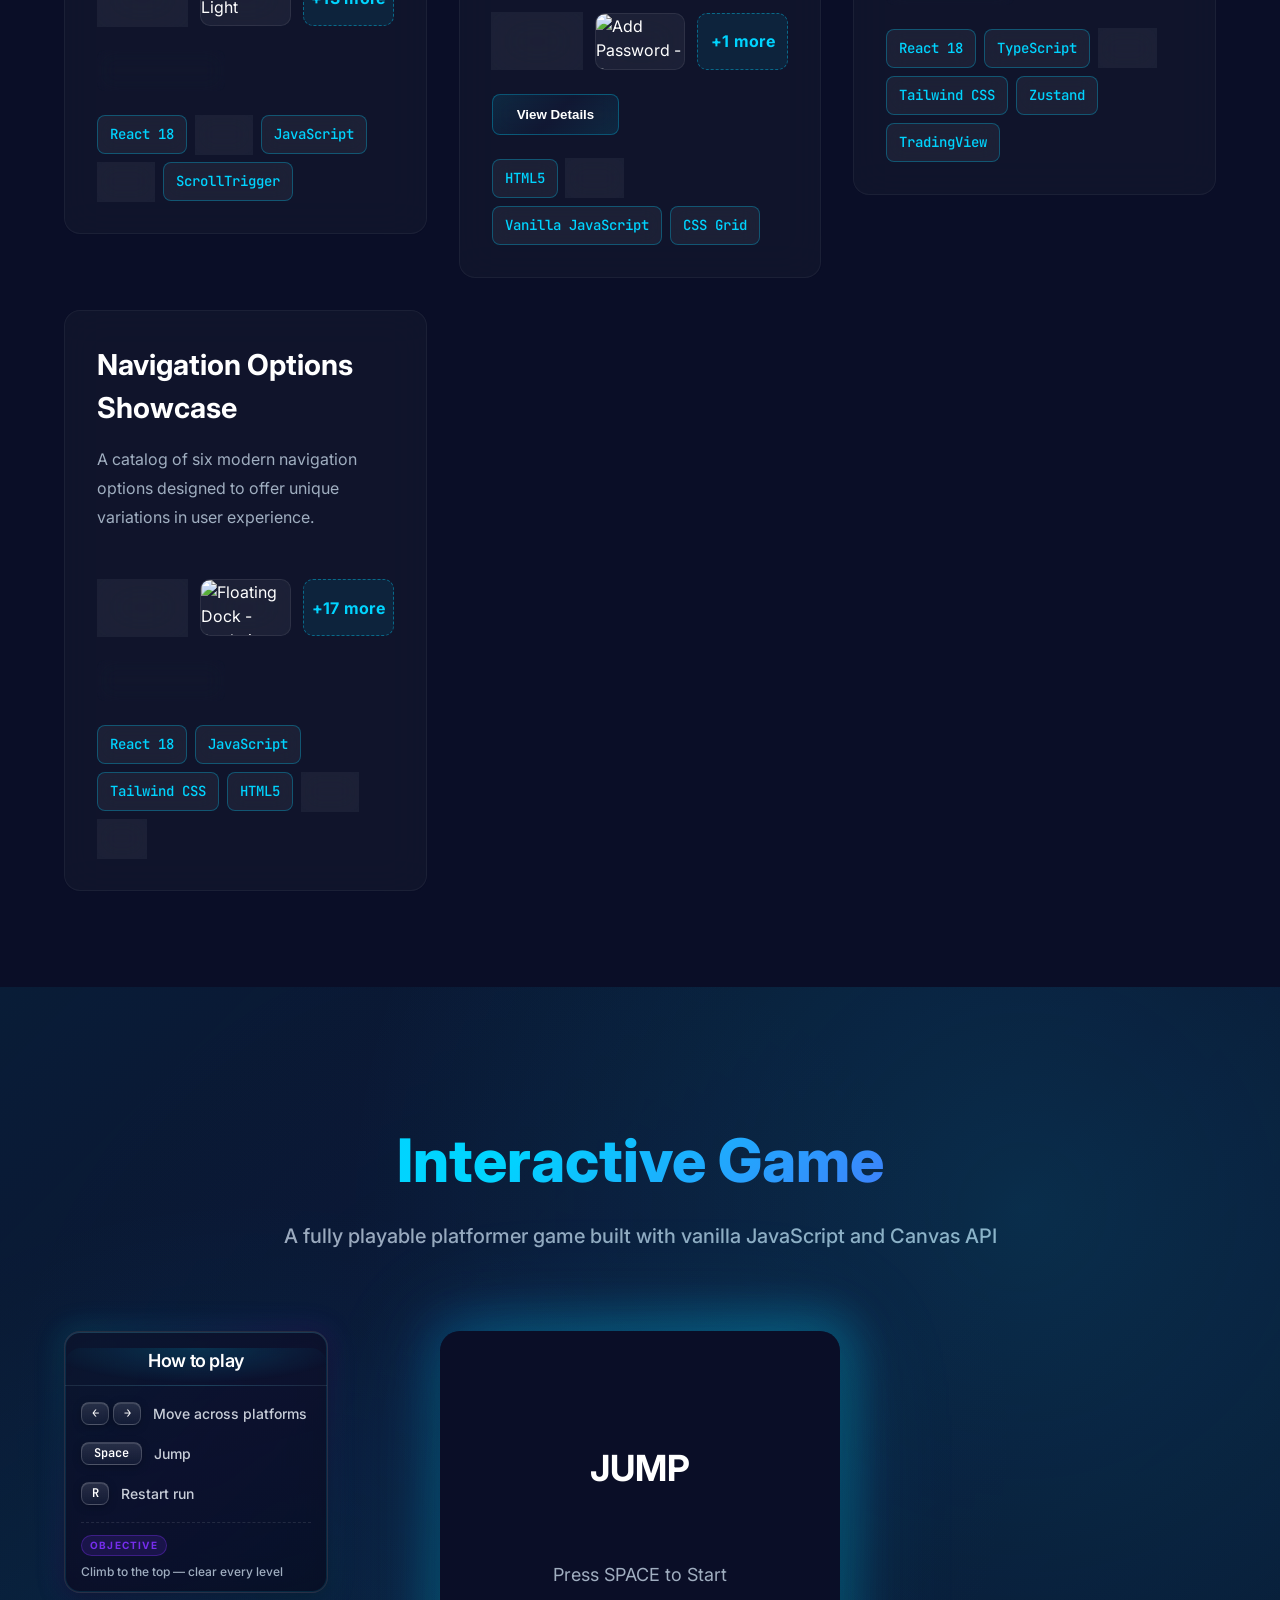
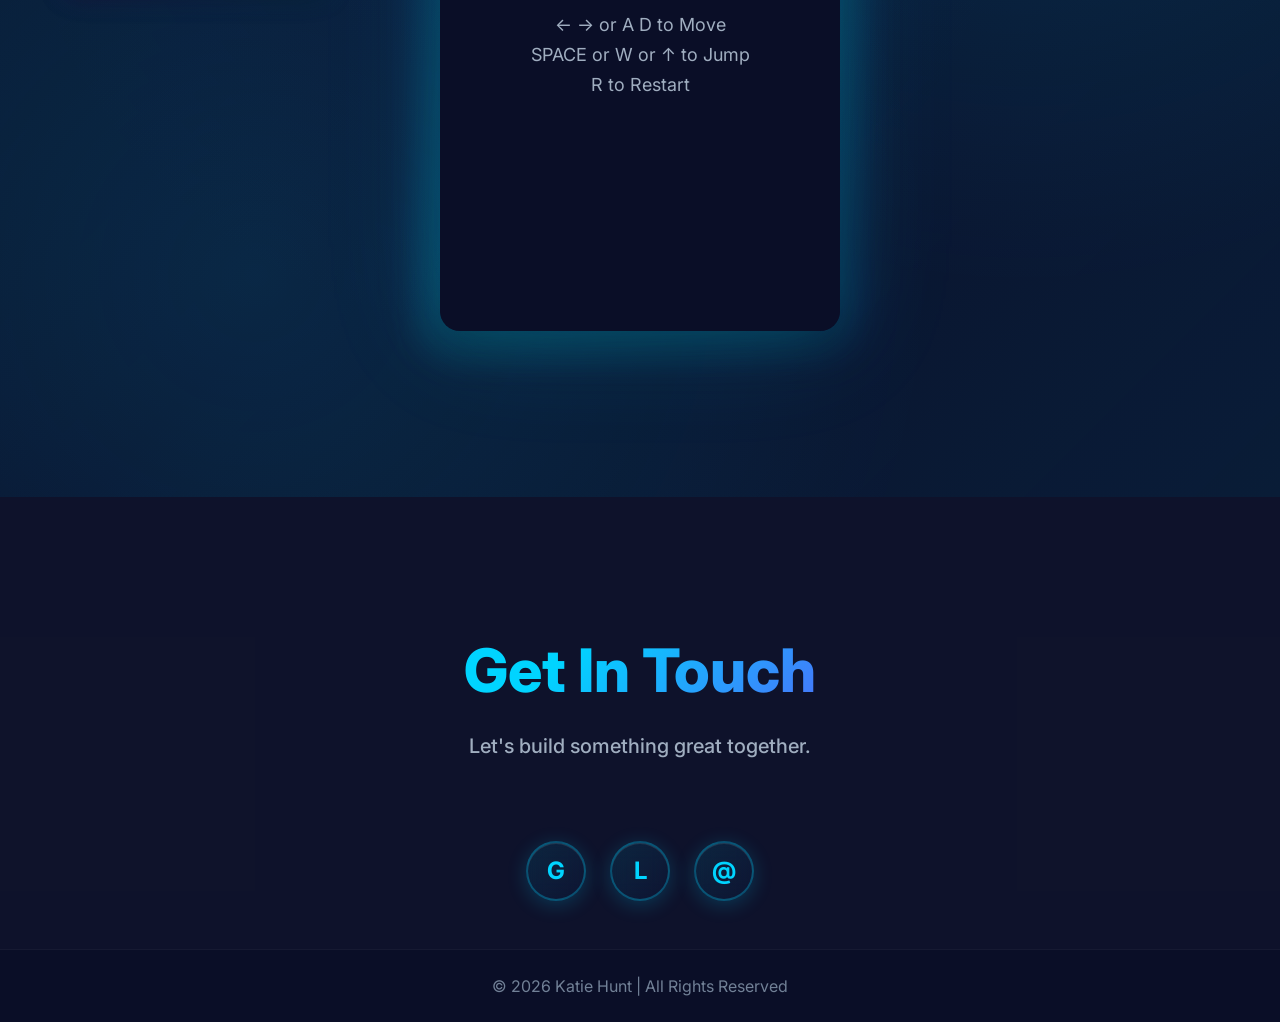
==== commit 7c8170ec: "game area reno" ====
--- a/index.html
+++ b/index.html
@@ -713,66 +713,39 @@
         <p class="section-subtitle">A fully playable platformer game built with vanilla JavaScript and Canvas API</p>
 
         <div class="playground-container">
-            <!-- Game Canvas Section -->
             <div class="game-showcase">
+                <aside class="game-instructions-panel" aria-label="How to play this game">
+                    <div class="game-instructions-panel__glow" aria-hidden="true"></div>
+                    <div class="game-instructions-panel__inner">
+                        <header class="game-instructions-panel__head">
+                            <h3 class="game-instructions-panel__title">How to play</h3>
+                        </header>
+                        <ul class="game-instructions-panel__list">
+                            <li class="game-instructions-panel__item">
+                                <span class="game-instructions-panel__keys" aria-hidden="true">
+                                    <kbd class="game-instructions-panel__kbd">←</kbd>
+                                    <kbd class="game-instructions-panel__kbd">→</kbd>
+                                </span>
+                                <span class="game-instructions-panel__label">Move across platforms</span>
+                            </li>
+                            <li class="game-instructions-panel__item">
+                                <kbd class="game-instructions-panel__kbd game-instructions-panel__kbd--wide">Space</kbd>
+                                <span class="game-instructions-panel__label">Jump</span>
+                            </li>
+                            <li class="game-instructions-panel__item">
+                                <kbd class="game-instructions-panel__kbd">R</kbd>
+                                <span class="game-instructions-panel__label">Restart run</span>
+                            </li>
+                            <li class="game-instructions-panel__item game-instructions-panel__item--goal">
+                                <span class="game-instructions-panel__goal-tag">Objective</span>
+                                <span class="game-instructions-panel__label">Climb to the top — clear every level</span>
+                            </li>
+                        </ul>
+                    </div>
+                </aside>
                 <div class="game-canvas-wrapper">
                     <canvas id="gameCanvas" width="400" height="600"></canvas>
                     <div class="canvas-glow"></div>
-                </div>
-            </div>
-
-            <!-- Game Info Section -->
-            <div class="game-info-grid">
-                <!-- Game Instructions -->
-                <div class="info-card instructions-card">
-                    <div class="card-header">
-                        <h3>How to Play</h3>
-                        <div class="card-icon">❓</div>
-                    </div>
-                    <div class="instructions-content">
-                        <div class="instruction-item">
-                            <span class="instruction-key">← →</span>
-                            <span class="instruction-desc">Move left/right</span>
-                        </div>
-                        <div class="instruction-item">
-                            <span class="instruction-key">Space</span>
-                            <span class="instruction-desc">Jump</span>
-                        </div>
-                        <div class="instruction-item">
-                            <span class="instruction-key">R</span>
-                            <span class="instruction-desc">Restart game</span>
-                        </div>
-                        <div class="instruction-item">
-                            <span class="instruction-key">Goal</span>
-                            <span class="instruction-desc">Reach higher levels!</span>
-                        </div>
-                    </div>
-                </div>
-
-                <!-- Game Statistics -->
-                <div class="info-card stats-card">
-                    <div class="card-header">
-                        <h3>Game Statistics</h3>
-                        <div class="card-icon">📊</div>
-                    </div>
-                    <div class="stats-content">
-                        <div class="stat-item">
-                            <span class="stat-label">High Score</span>
-                            <span class="stat-value" id="highScoreDisplay">0</span>
-                        </div>
-                        <div class="stat-item">
-                            <span class="stat-label">Levels Completed</span>
-                            <span class="stat-value" id="levelsCompleted">0</span>
-                        </div>
-                        <div class="stat-item">
-                            <span class="stat-label">Games Played</span>
-                            <span class="stat-value" id="gamesPlayed">0</span>
-                        </div>
-                        <div class="stat-item">
-                            <span class="stat-label">Current Streak</span>
-                            <span class="stat-value" id="currentStreak">0</span>
-                        </div>
-                    </div>
                 </div>
             </div>
         </div>
--- a/styles.css
+++ b/styles.css
@@ -3402,18 +3402,20 @@
     z-index: 2;
 }
 
-/* Game Showcase */
+/* Game Showcase — instructions flush left, game centered (wide screens) */
 .game-showcase {
-    display: flex;
-    justify-content: center;
-    align-items: center;
-    margin-bottom: 4rem;
-    position: relative;
+    position: relative;
+    margin-bottom: 2rem;
 }
 
 .game-canvas-wrapper {
     position: relative;
+    width: fit-content;
+    max-width: 100%;
+    margin-left: auto;
+    margin-right: auto;
     animation: float 6s ease-in-out infinite;
+    isolation: isolate;
 }
 
 @keyframes float {
@@ -3464,150 +3466,245 @@
     50% { opacity: 0.8; transform: scale(1.05); }
 }
 
-/* Game Info Grid */
-.game-info-grid {
-    display: grid;
-    grid-template-columns: repeat(auto-fit, minmax(300px, 1fr));
-    gap: 2rem;
-    margin-top: 2rem;
-}
-
-/* Info Cards */
-.info-card {
-    background: var(--bg-card);
-    border-radius: 20px;
-    padding: 2rem;
-    border: 1px solid rgba(255, 255, 255, 0.1);
-    backdrop-filter: blur(30px);
-    box-shadow: 
-        0 8px 32px rgba(0, 0, 0, 0.1),
-        inset 0 1px 0 rgba(255, 255, 255, 0.1);
-    transition: all 0.4s cubic-bezier(0.4, 0, 0.2, 1);
-    position: relative;
-    overflow: hidden;
-}
-
-.info-card::before {
-    content: '';
+.game-instructions-panel {
     position: absolute;
+    left: 0;
     top: 0;
-    left: -100%;
-    width: 100%;
-    height: 100%;
-    background: linear-gradient(90deg, 
-        transparent, 
-        rgba(255, 255, 255, 0.1), 
-        transparent);
-    transition: left 0.6s ease;
-}
-
-.info-card:hover::before {
-    left: 100%;
-}
-
-.info-card:hover {
-    transform: translateY(-8px) scale(1.02);
-    box-shadow: 
-        0 20px 60px rgba(0, 0, 0, 0.2),
-        0 0 40px rgba(0, 212, 255, 0.15),
-        inset 0 1px 0 rgba(255, 255, 255, 0.2);
-    border-color: rgba(0, 212, 255, 0.3);
-}
-
-.card-header {
-    display: flex;
-    justify-content: space-between;
-    align-items: center;
-    margin-bottom: 1.5rem;
-    padding-bottom: 1rem;
-    border-bottom: 1px solid rgba(255, 255, 255, 0.1);
-}
-
-.card-header h3 {
-    font-size: 1.25rem;
-    font-weight: 600;
+    z-index: 2;
+    width: min(16.5rem, calc(100% - var(--space-8)));
+    max-width: 100%;
+}
+
+@media (max-width: 1024px) {
+    .game-showcase {
+        display: flex;
+        flex-direction: column;
+        align-items: center;
+        gap: var(--space-5);
+    }
+
+    .game-instructions-panel {
+        position: relative;
+        left: auto;
+        top: auto;
+        width: min(18rem, 100%);
+        z-index: auto;
+    }
+
+    .game-canvas-wrapper {
+        margin-left: auto;
+        margin-right: auto;
+    }
+}
+
+.game-instructions-panel__glow {
+    position: absolute;
+    inset: -2px;
+    border-radius: var(--radius-xl);
+    background: linear-gradient(
+        135deg,
+        rgba(0, 212, 255, 0.45),
+        rgba(123, 47, 247, 0.35),
+        rgba(0, 212, 255, 0.25)
+    );
+    filter: blur(14px);
+    opacity: 0.55;
+    z-index: 0;
+    animation: instructionPanelGlow 6s ease-in-out infinite;
+}
+
+@keyframes instructionPanelGlow {
+    0%, 100% { opacity: 0.45; transform: scale(1); }
+    50% { opacity: 0.65; transform: scale(1.02); }
+}
+
+.game-instructions-panel__inner {
+    position: relative;
+    z-index: 1;
+    padding: var(--space-4) var(--space-4) var(--space-3);
+    border-radius: var(--radius-xl);
+    background: linear-gradient(
+        165deg,
+        rgba(12, 18, 42, 0.92) 0%,
+        rgba(8, 12, 32, 0.88) 100%
+    );
+    border: 1px solid rgba(255, 255, 255, 0.12);
+    box-shadow:
+        0 4px 24px rgba(0, 0, 0, 0.45),
+        0 0 0 1px rgba(0, 212, 255, 0.12) inset,
+        0 1px 0 rgba(255, 255, 255, 0.08) inset;
+    backdrop-filter: blur(20px) saturate(140%);
+    -webkit-backdrop-filter: blur(20px) saturate(140%);
+}
+
+.game-instructions-panel__head {
+    margin-bottom: var(--space-3);
+    padding-bottom: var(--space-3);
+    border-bottom: 1px solid rgba(255, 255, 255, 0.08);
+    text-align: center;
+    background: radial-gradient(
+        ellipse 85% 140% at 50% 0%,
+        rgba(0, 212, 255, 0.16),
+        transparent 68%
+    );
+    margin-left: calc(-1 * var(--space-4));
+    margin-right: calc(-1 * var(--space-4));
+    padding-left: var(--space-4);
+    padding-right: var(--space-4);
+    padding-top: 2px;
+    border-radius: var(--radius-xl) var(--radius-xl) 0 0;
+}
+
+.game-instructions-panel__title {
+    margin: 0;
+    font-size: var(--font-size-lg);
+    font-weight: var(--font-weight-semibold);
     color: var(--text-primary);
+    letter-spacing: -0.02em;
+    line-height: var(--line-height-tight);
+    text-align: center;
+}
+
+.game-instructions-panel__list {
+    list-style: none;
     margin: 0;
-}
-
-.card-icon {
-    font-size: 1.5rem;
-    opacity: 0.8;
-}
-
-/* Statistics Card */
-.stats-content {
+    padding: 0;
     display: flex;
     flex-direction: column;
-    gap: 1rem;
-}
-
-.stat-item {
-    display: flex;
-    justify-content: space-between;
-    align-items: center;
-    padding: 0.75rem 0;
-    border-bottom: 1px solid rgba(255, 255, 255, 0.05);
-}
-
-.stat-item:last-child {
-    border-bottom: none;
-}
-
-.stat-label {
-    color: var(--text-secondary);
-    font-size: 0.9rem;
-    font-weight: 500;
-}
-
-.stat-value {
-    color: var(--accent-primary);
-    font-size: 1.1rem;
-    font-weight: 700;
-    font-family: 'JetBrains Mono', monospace;
-}
-
-
-
-/* Instructions */
-.instructions-content {
-    display: flex;
-    flex-direction: column;
-    gap: 1rem;
-}
-
-.instruction-item {
+    gap: var(--space-2);
+}
+
+.game-instructions-panel__item {
     display: flex;
     align-items: center;
-    gap: 1rem;
-    padding: 0.75rem 0;
-    border-bottom: 1px solid rgba(255, 255, 255, 0.05);
-}
-
-.instruction-item:last-child {
-    border-bottom: none;
-}
-
-.instruction-key {
-    background: linear-gradient(135deg, var(--accent-primary), var(--accent-secondary));
-    color: white;
-    padding: 0.5rem 1rem;
-    border-radius: 8px;
-    font-weight: 600;
-    font-size: 0.8rem;
-    min-width: 60px;
-    text-align: center;
-    font-family: 'JetBrains Mono', monospace;
-}
-
-[data-theme="light"] .instruction-key {
-    background: linear-gradient(135deg, var(--accent-primary), var(--accent-primary-hover));
-}
-
-.instruction-desc {
+    gap: var(--space-3);
+    flex-wrap: wrap;
+    min-height: 2rem;
+}
+
+.game-instructions-panel__keys {
+    display: inline-flex;
+    gap: 4px;
+}
+
+.game-instructions-panel__kbd {
+    display: inline-flex;
+    align-items: center;
+    justify-content: center;
+    min-width: 1.75rem;
+    padding: 0.2rem 0.45rem;
+    font-family: 'JetBrains Mono', ui-monospace, monospace;
+    font-size: var(--font-size-xs);
+    font-weight: var(--font-weight-semibold);
+    color: var(--text-primary);
+    line-height: 1.2;
+    border-radius: var(--radius-md);
+    background: linear-gradient(
+        180deg,
+        rgba(255, 255, 255, 0.12) 0%,
+        rgba(255, 255, 255, 0.04) 100%
+    );
+    border: 1px solid rgba(255, 255, 255, 0.18);
+    box-shadow:
+        0 1px 0 rgba(255, 255, 255, 0.12) inset,
+        0 2px 8px rgba(0, 0, 0, 0.25);
+}
+
+.game-instructions-panel__kbd--wide {
+    min-width: 3.25rem;
+    padding-left: var(--space-3);
+    padding-right: var(--space-3);
+}
+
+.game-instructions-panel__label {
+    flex: 1;
+    min-width: 0;
+    font-size: var(--font-size-sm);
+    font-weight: var(--font-weight-medium);
+    color: rgba(226, 232, 240, 0.88);
+    line-height: var(--line-height-snug);
+}
+
+.game-instructions-panel__item--goal {
+    margin-top: var(--space-1);
+    padding-top: var(--space-3);
+    border-top: 1px dashed rgba(255, 255, 255, 0.1);
+    flex-direction: column;
+    align-items: flex-start;
+    gap: var(--space-2);
+}
+
+.game-instructions-panel__goal-tag {
+    font-size: 10px;
+    font-weight: var(--font-weight-bold);
+    letter-spacing: 0.12em;
+    text-transform: uppercase;
+    color: rgba(123, 47, 247, 0.95);
+    background: rgba(123, 47, 247, 0.15);
+    border: 1px solid rgba(123, 47, 247, 0.35);
+    padding: 2px 8px;
+    border-radius: var(--radius-full);
+}
+
+.game-instructions-panel__item--goal .game-instructions-panel__label {
+    font-size: var(--font-size-xs);
     color: var(--text-secondary);
-    font-size: 0.9rem;
-    font-weight: 500;
+}
+
+[data-theme="light"] .game-instructions-panel__inner {
+    background: linear-gradient(
+        165deg,
+        rgba(255, 255, 255, 0.94) 0%,
+        rgba(241, 245, 249, 0.9) 100%
+    );
+    border-color: rgba(30, 58, 138, 0.18);
+    box-shadow:
+        0 4px 24px rgba(15, 23, 42, 0.12),
+        0 0 0 1px rgba(0, 212, 255, 0.15) inset,
+        0 1px 0 rgba(255, 255, 255, 0.9) inset;
+}
+
+[data-theme="light"] .game-instructions-panel__head {
+    border-bottom-color: rgba(15, 23, 42, 0.08);
+    background: radial-gradient(
+        ellipse 85% 140% at 50% 0%,
+        rgba(0, 212, 255, 0.14),
+        transparent 68%
+    );
+}
+
+[data-theme="light"] .game-instructions-panel__title {
+    color: var(--text-primary);
+}
+
+[data-theme="light"] .game-instructions-panel__label {
+    color: var(--text-secondary);
+}
+
+[data-theme="light"] .game-instructions-panel__kbd {
+    color: var(--text-primary);
+    background: linear-gradient(
+        180deg,
+        rgba(255, 255, 255, 0.95) 0%,
+        rgba(226, 232, 240, 0.95) 100%
+    );
+    border-color: rgba(15, 23, 42, 0.15);
+    box-shadow:
+        0 1px 0 rgba(255, 255, 255, 0.9) inset,
+        0 2px 6px rgba(15, 23, 42, 0.08);
+}
+
+[data-theme="light"] .game-instructions-panel__goal-tag {
+    color: #5b21b6;
+    background: rgba(91, 33, 182, 0.1);
+    border-color: rgba(91, 33, 182, 0.28);
+}
+
+@media (prefers-reduced-motion: reduce) {
+    .game-instructions-panel__glow {
+        animation: none;
+        opacity: 0.5;
+    }
 }
 
 /* Responsive Design for Game Showcase */
@@ -3628,21 +3725,23 @@
         max-width: 90%;
         height: auto;
     }
-    
-    .game-info-grid {
-        grid-template-columns: 1fr;
-        gap: 1.5rem;
-        margin-top: 1.5rem;
-    }
-    
-    .info-card {
-        padding: 1.5rem;
-    }
-    
-    .card-header h3 {
-        font-size: 1.1rem;
-    }
-    
+
+    .game-instructions-panel {
+        width: min(18rem, 100%);
+    }
+
+    .game-instructions-panel__inner {
+        padding: var(--space-3);
+    }
+
+    .game-instructions-panel__title {
+        font-size: var(--font-size-base);
+    }
+
+    .game-instructions-panel__label {
+        font-size: var(--font-size-xs);
+    }
+
     .control-group {
         flex-direction: column;
         gap: 0.5rem;
@@ -3663,27 +3762,24 @@
     .playground-section {
         padding: 3rem 0;
     }
-    
-    .game-info-grid {
-        gap: 1rem;
-    }
-    
-    .info-card {
-        padding: 1rem;
-    }
-    
-    .card-header {
-        margin-bottom: 1rem;
-    }
-    
-    .card-header h3 {
-        font-size: 1rem;
-    }
-    
-    .stat-value {
-        font-size: 1rem;
-    }
-    
+
+    .game-instructions-panel {
+        width: 100%;
+    }
+
+    .game-instructions-panel__head {
+        margin-bottom: var(--space-2);
+        padding-bottom: var(--space-2);
+    }
+
+    .game-instructions-panel__list {
+        gap: 6px;
+    }
+
+    .game-instructions-panel__item--goal {
+        padding-top: var(--space-2);
+    }
+
     .control-btn {
         padding: 0.6rem 1.2rem;
     font-size: 0.85rem;
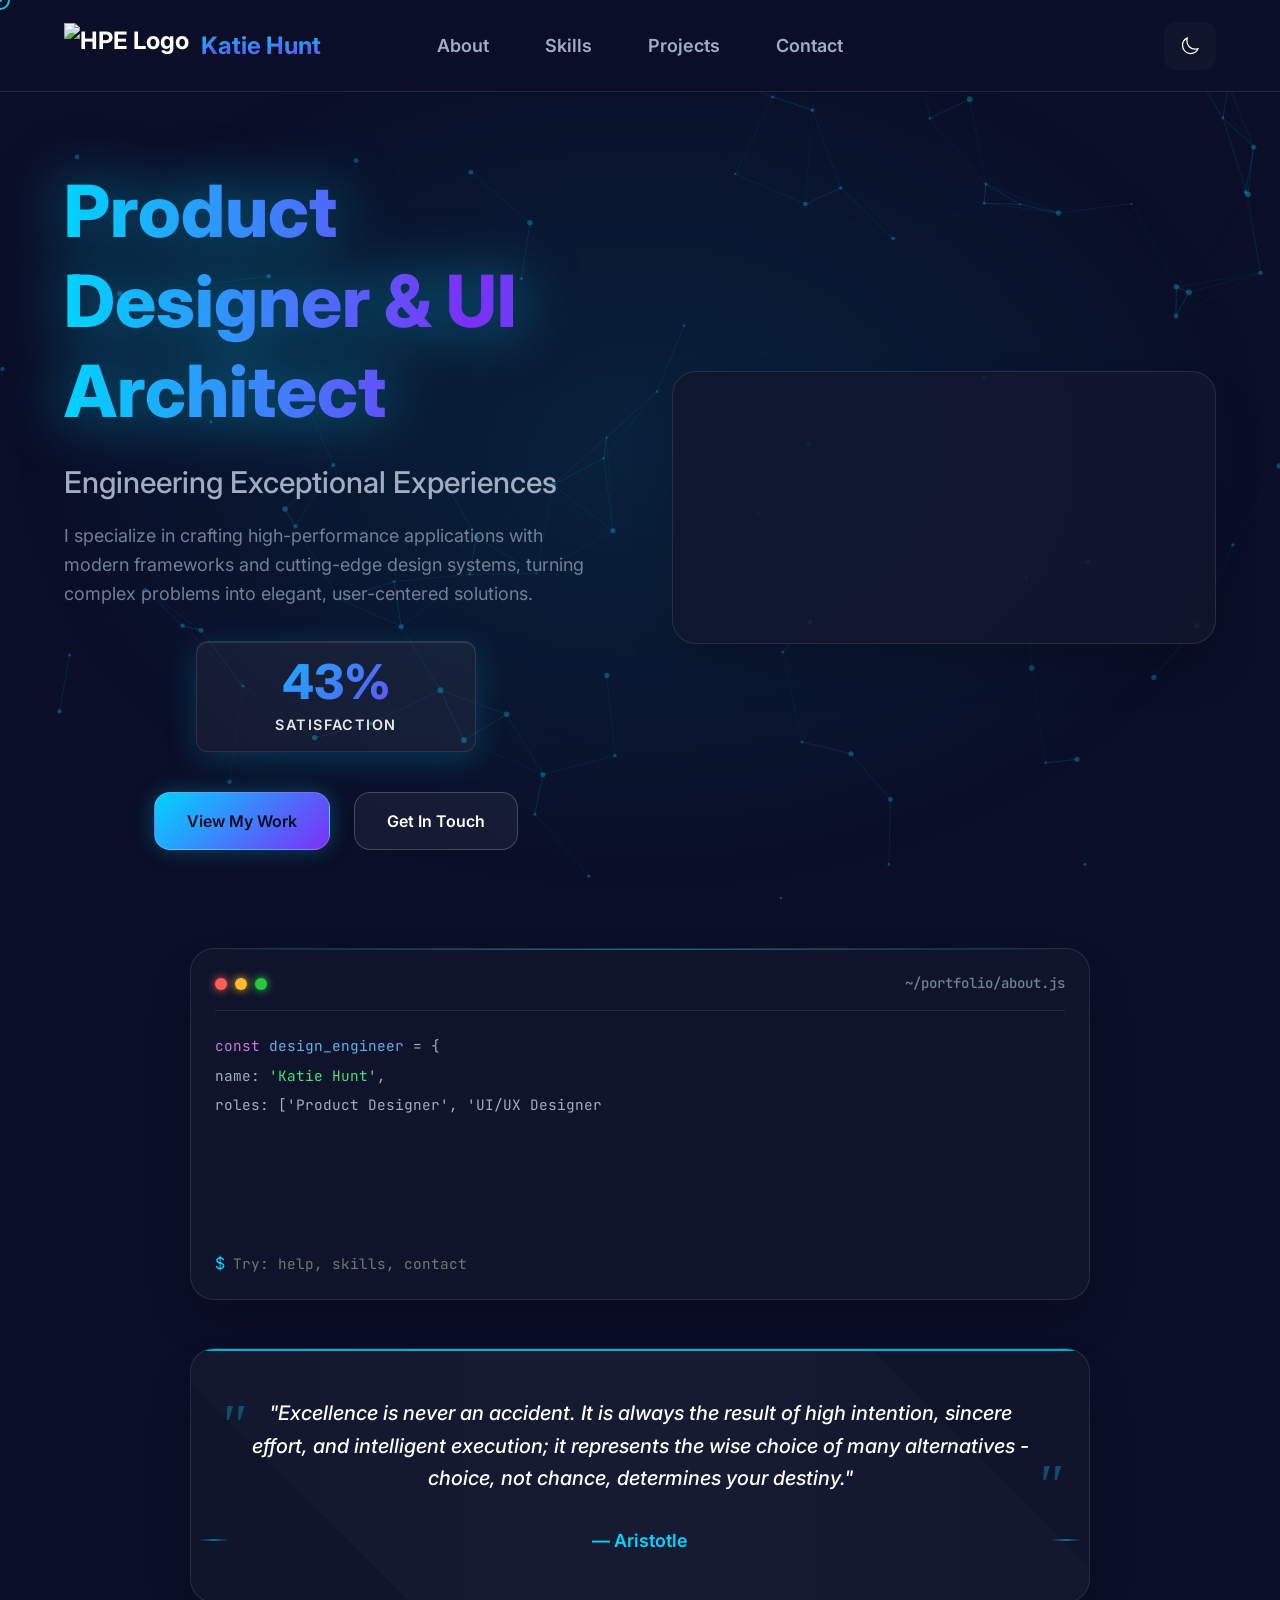
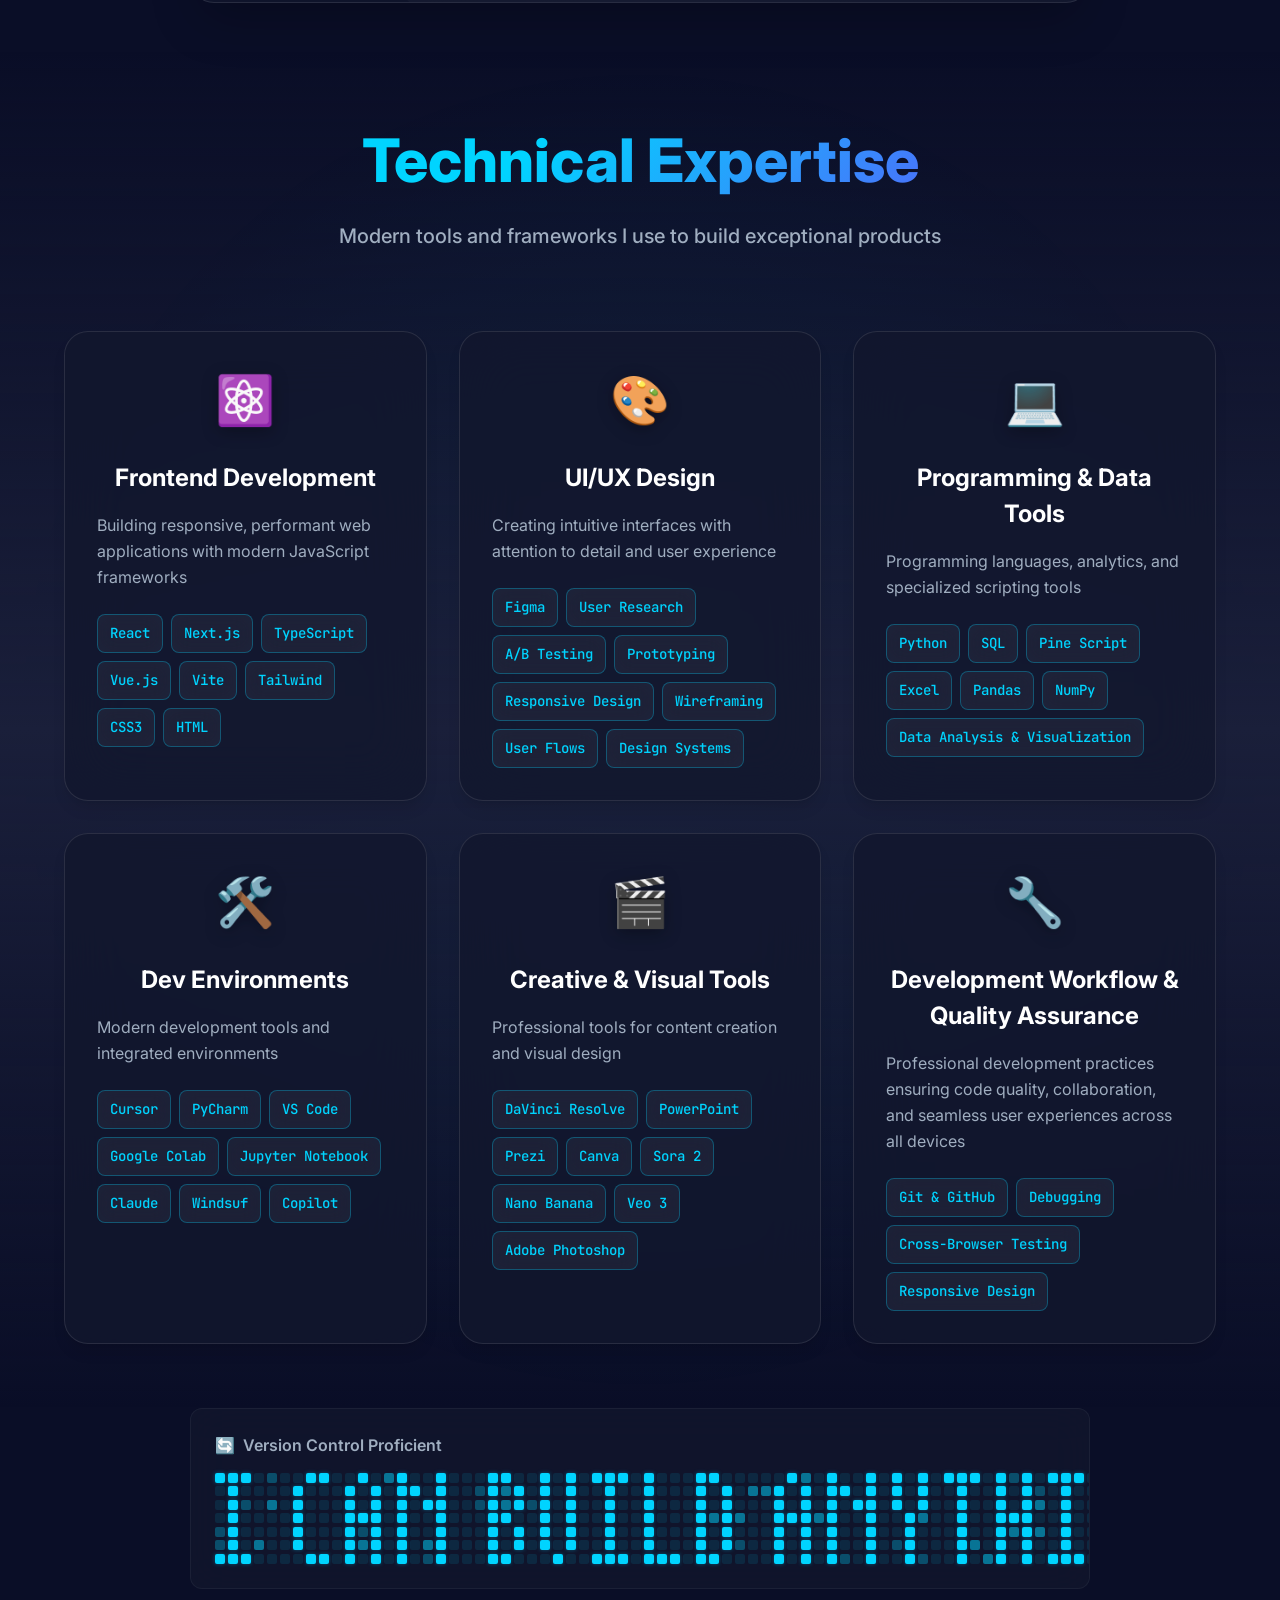
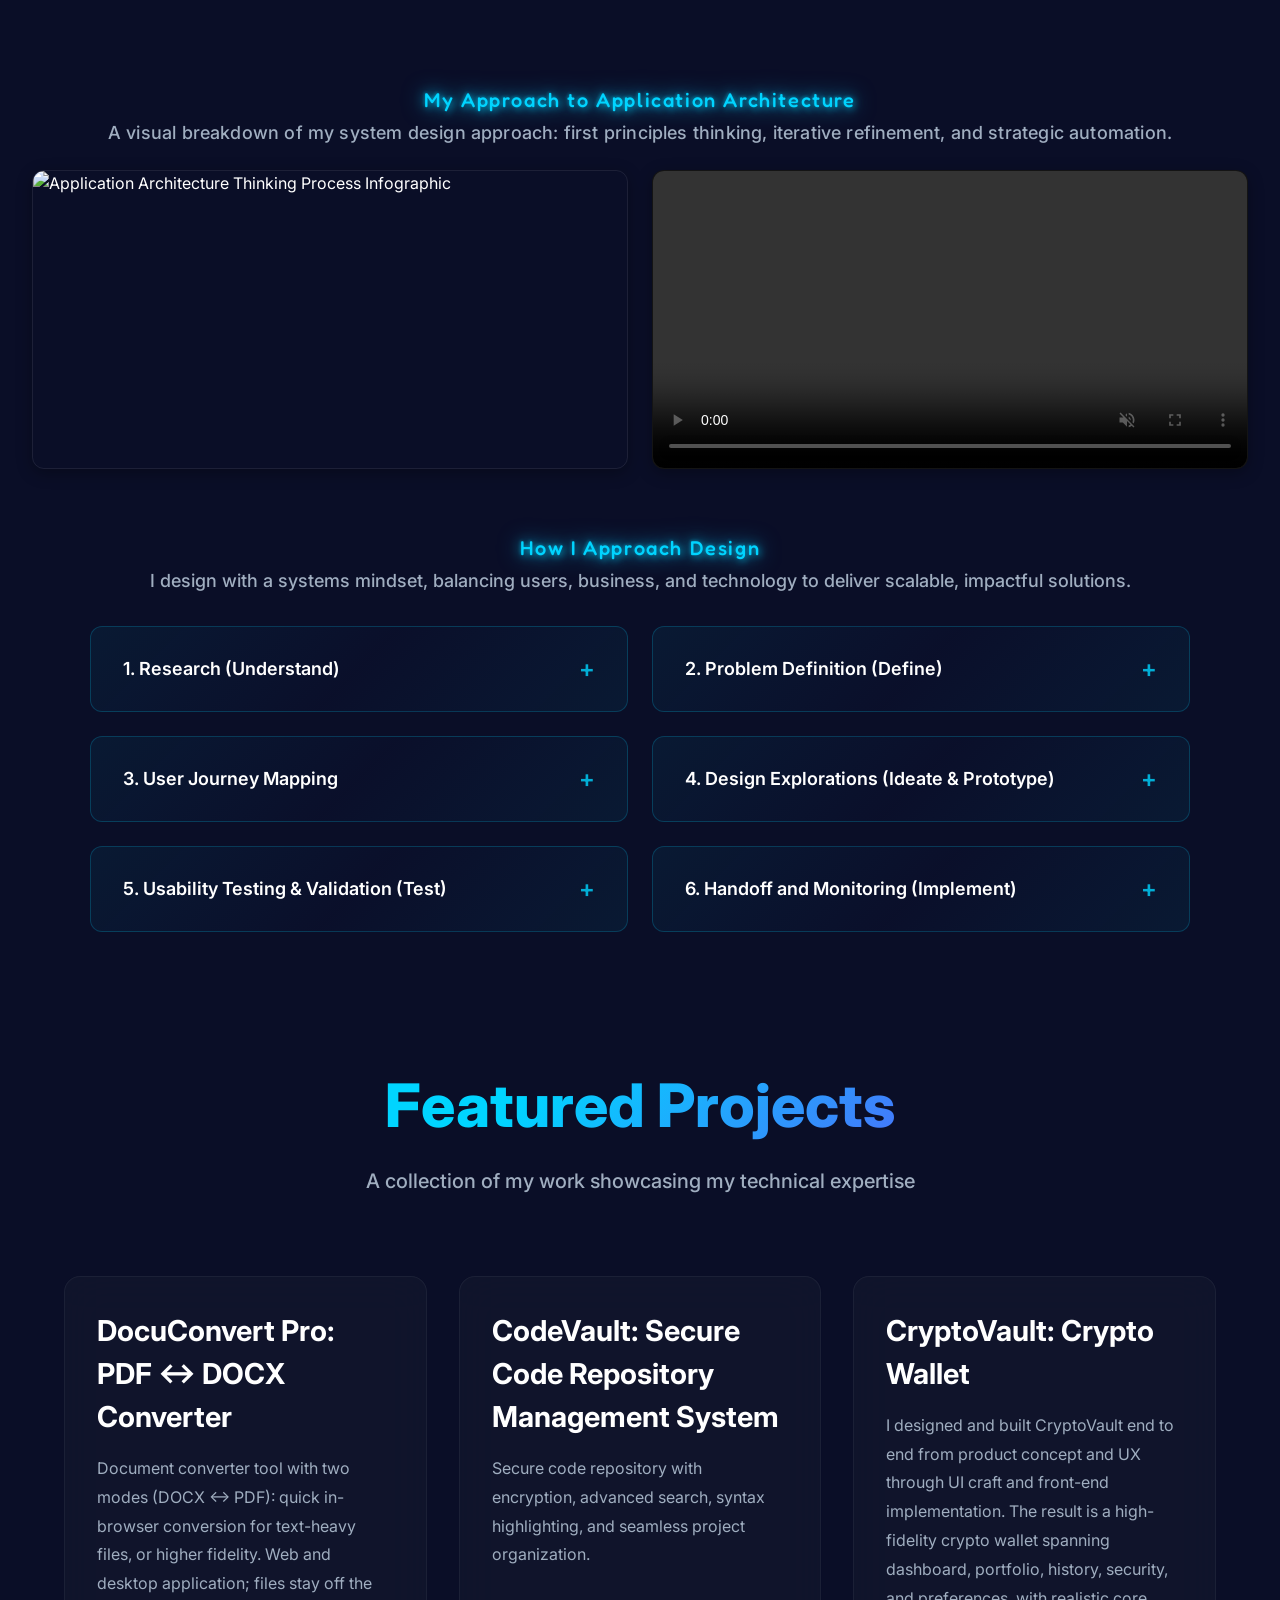
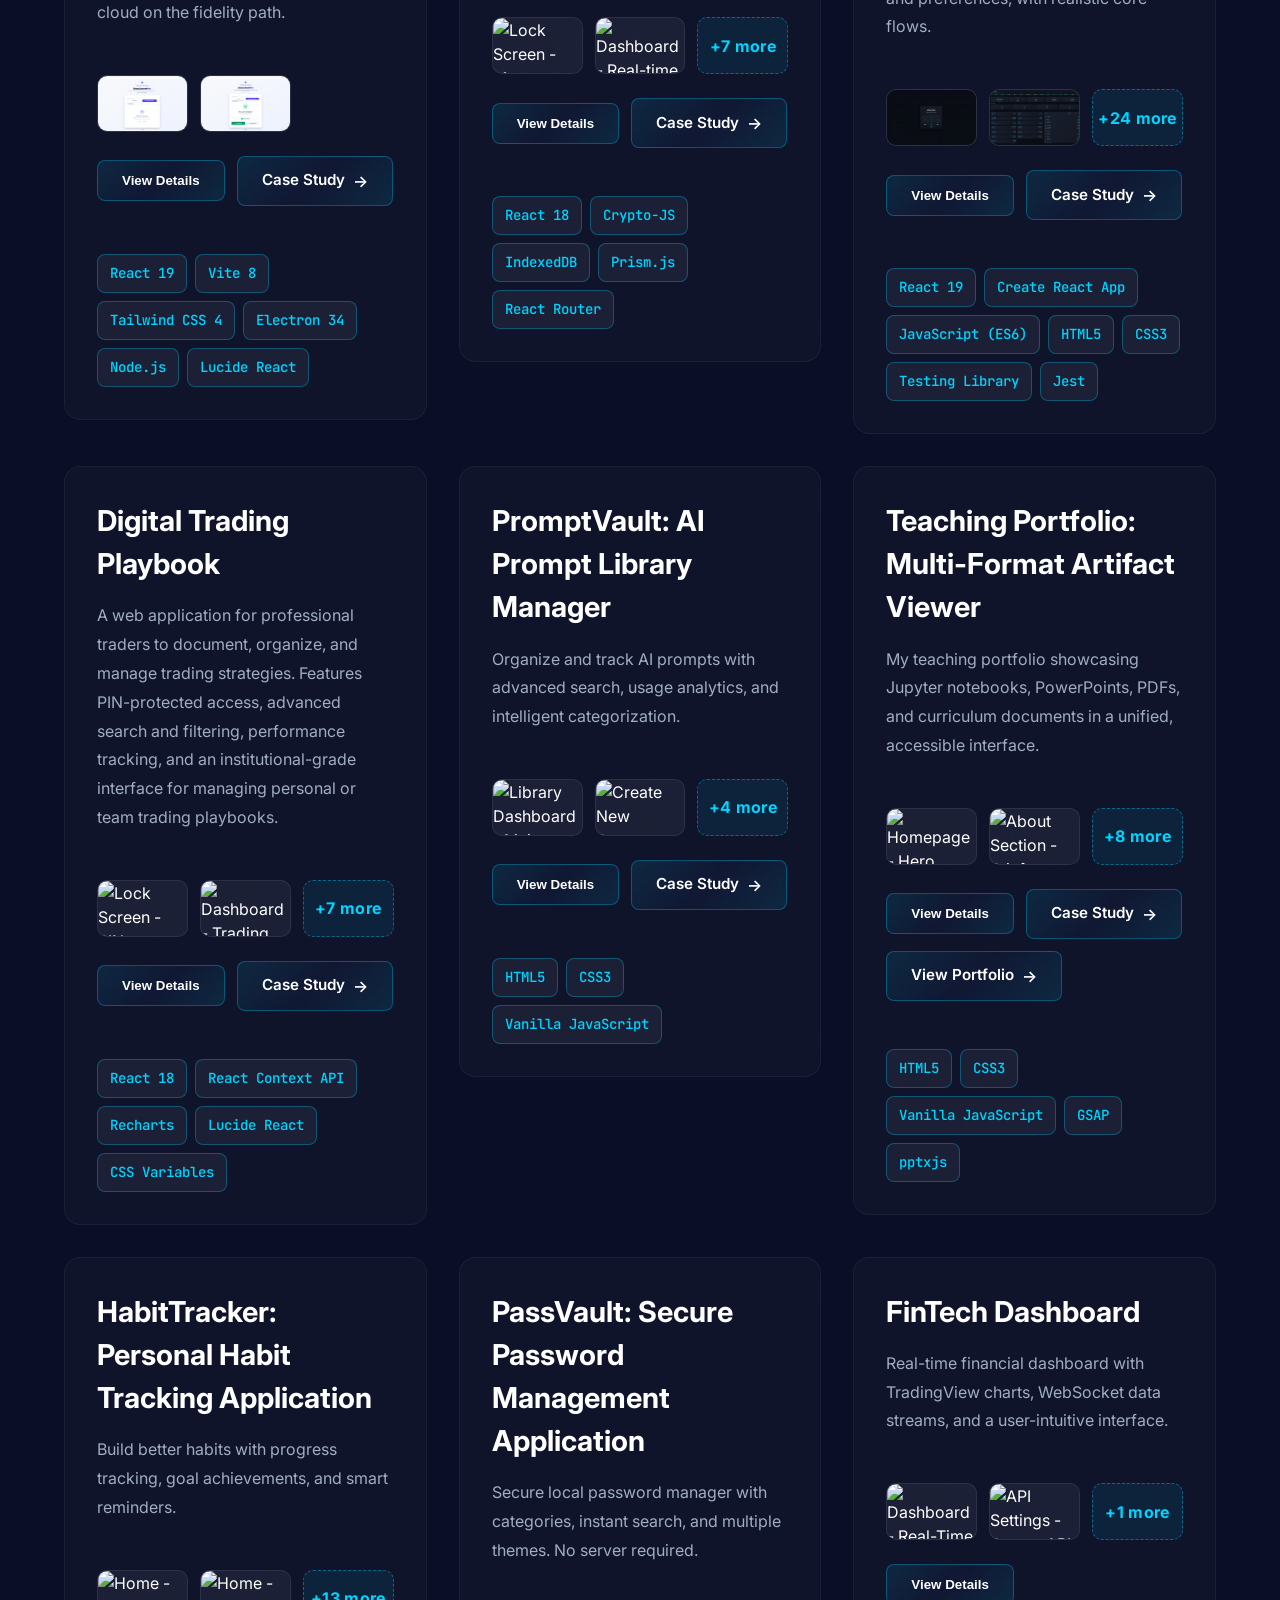
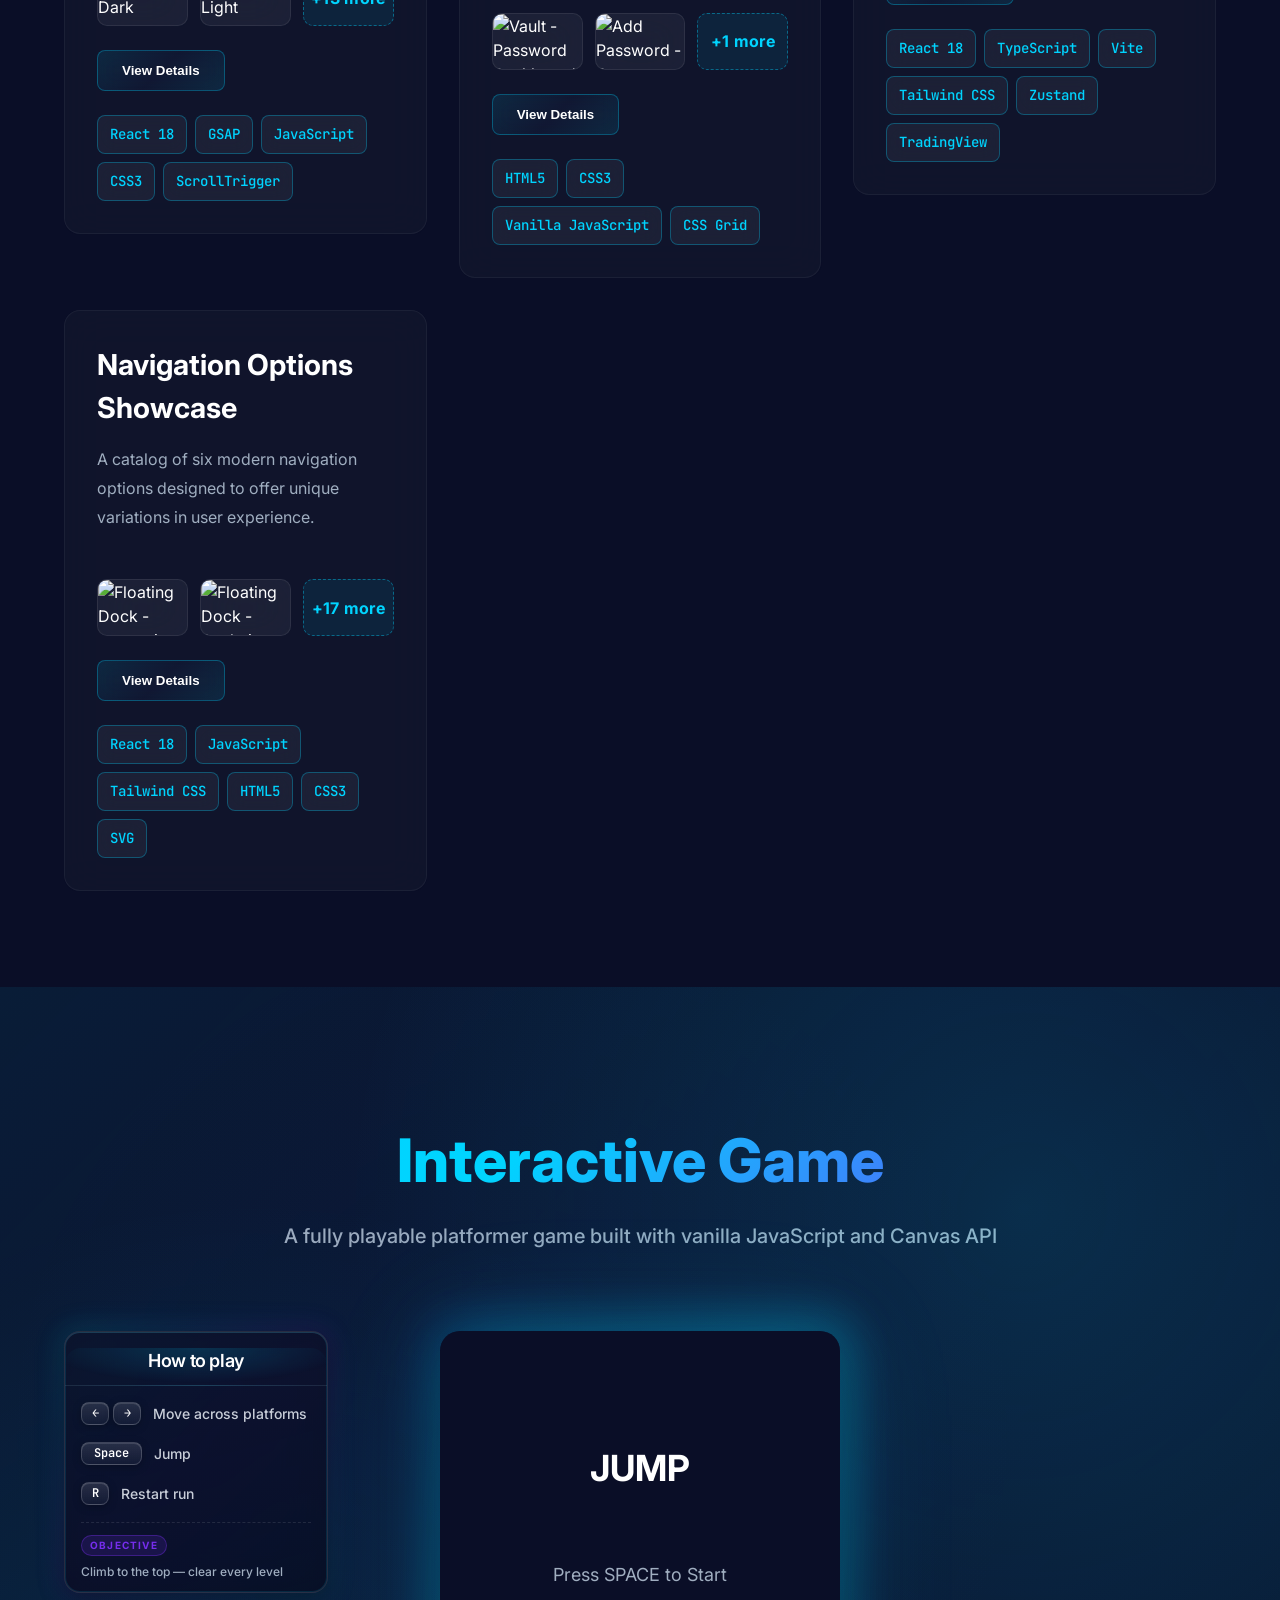
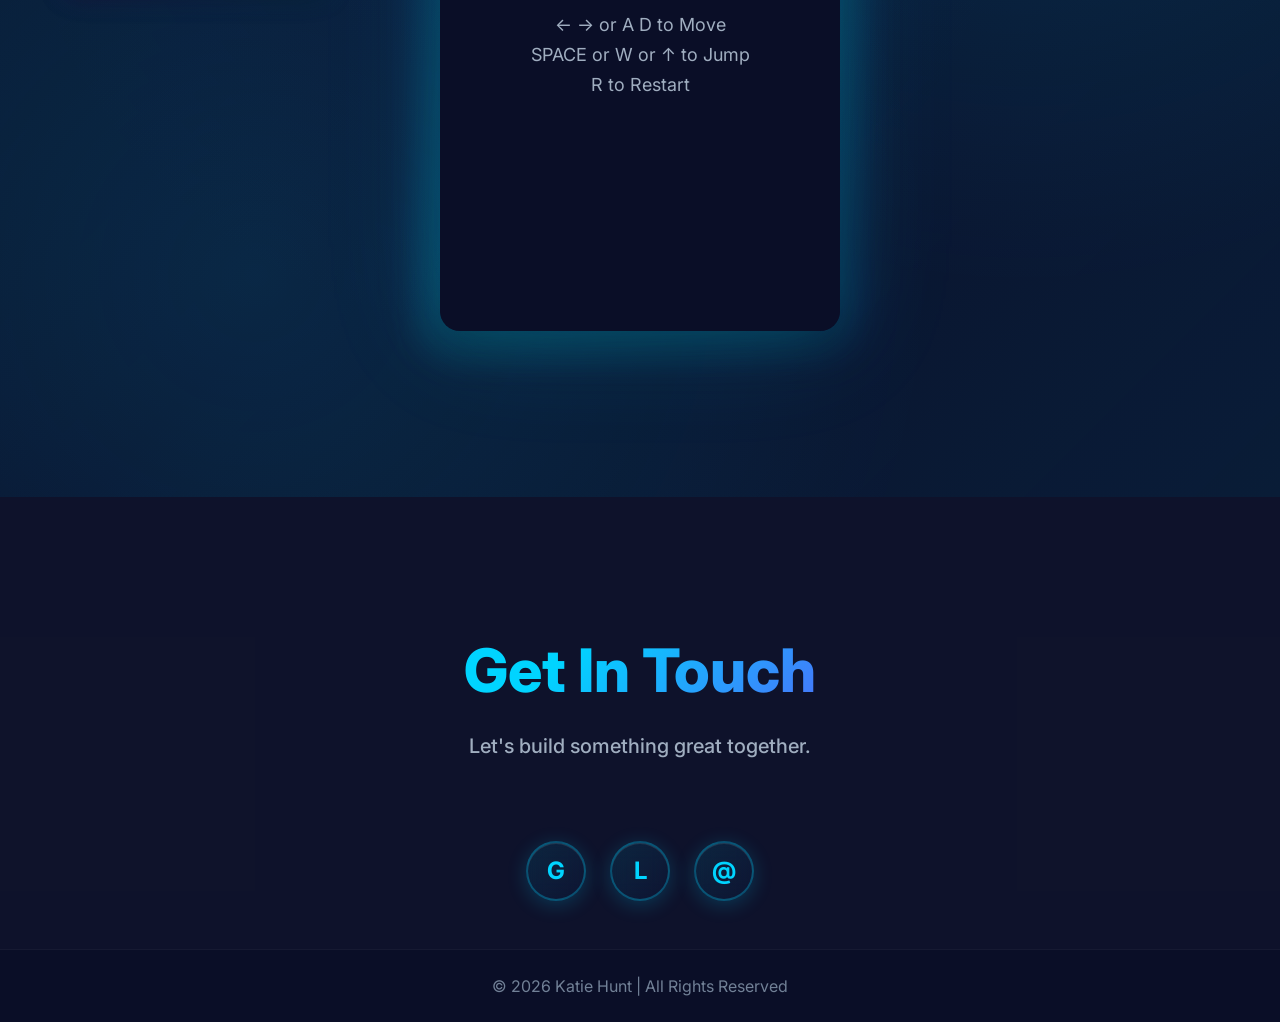
==== commit 3f692ecd: "about card updated" ====
--- a/index.html
+++ b/index.html
@@ -98,7 +98,7 @@
                     <div class="terminal-title">~/portfolio/about.js</div>
                 </div>
                 <div class="terminal-content">
-                    <div class="terminal-line"><span class="code-keyword">const</span> <span class="code-function">engineer</span> = {</div>
+                    <div class="terminal-line"><span class="code-keyword">const</span> <span class="code-function">design_engineer</span> = {</div>
                     <div class="terminal-line">  name: <span class="code-string">'Katie Hunt'</span>,</div>
                     <div class="terminal-line">  roles: [<span class="code-string">'Product Designer'</span>, <span class="code-string">'UI/UX Designer'</span>, <span class="code-string">'Frontend Engineer'</span>],</div>
                     <div class="terminal-line">  stack: {</div>
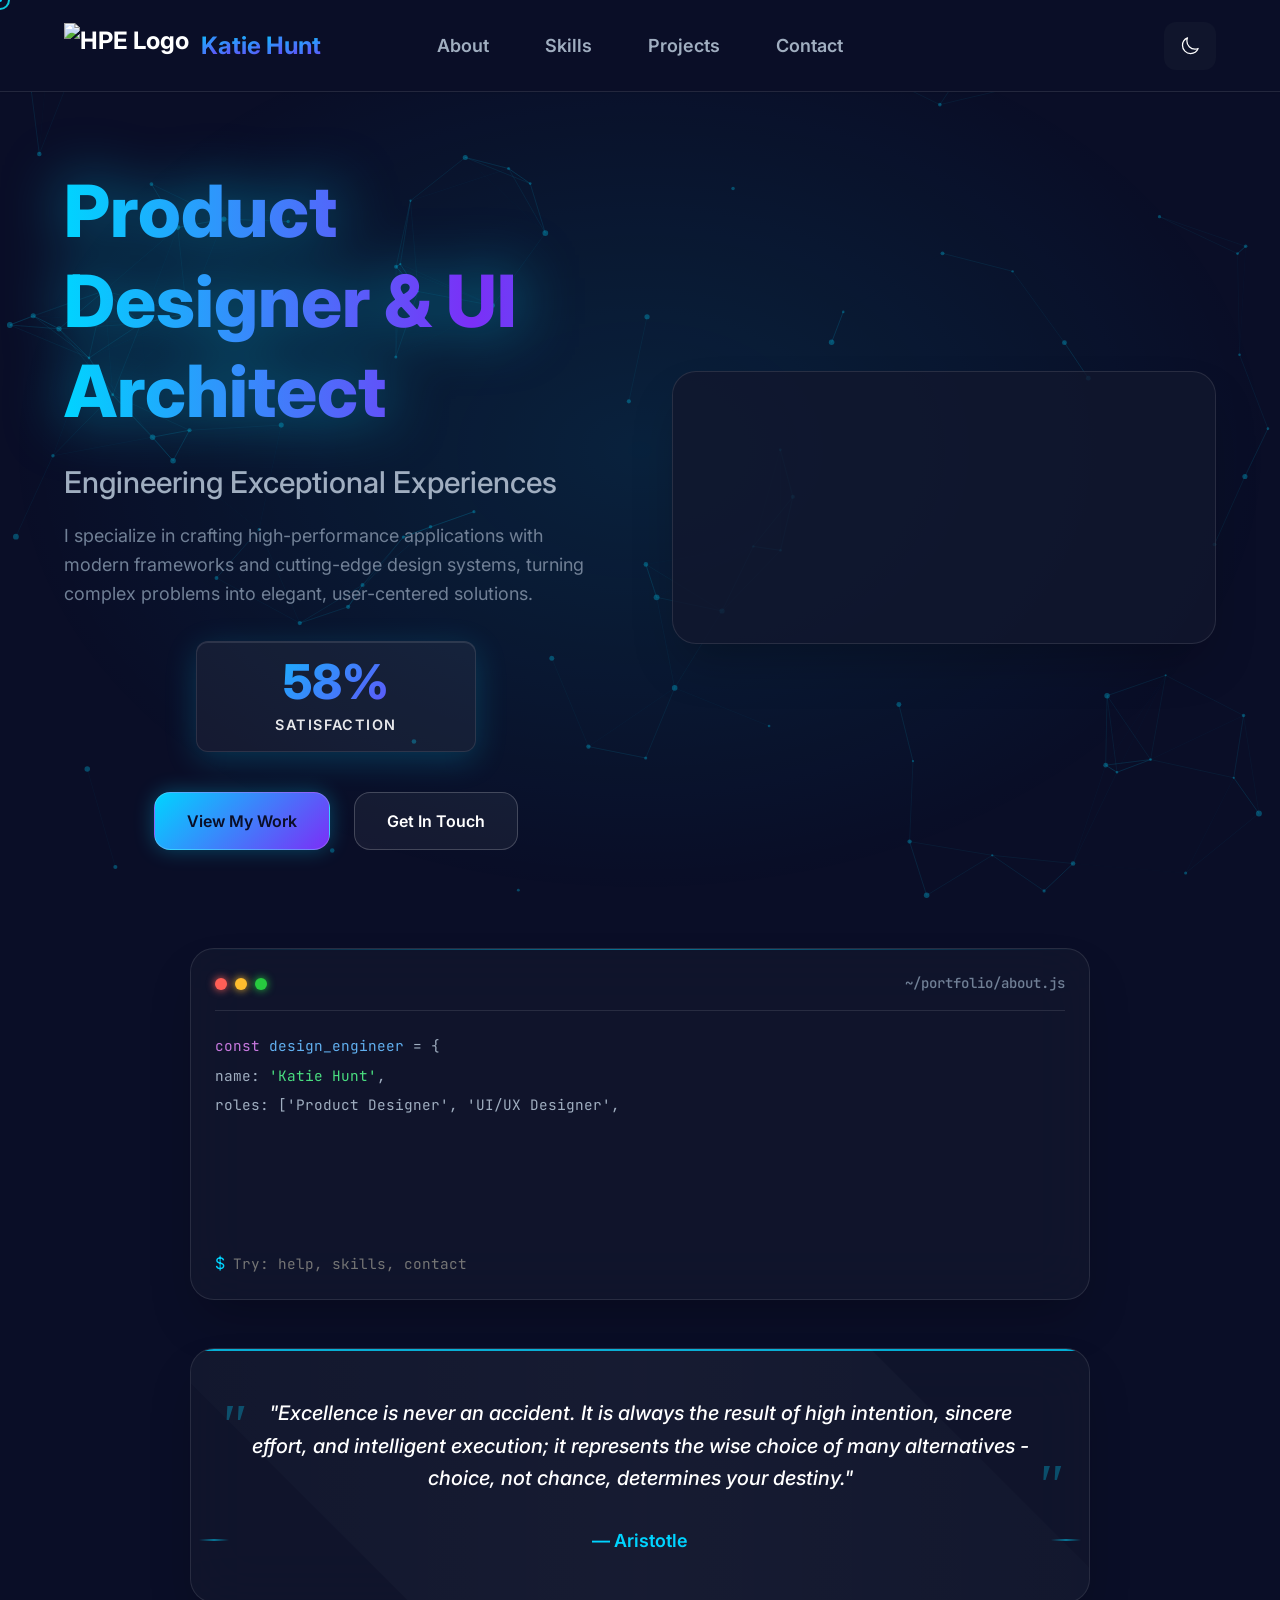
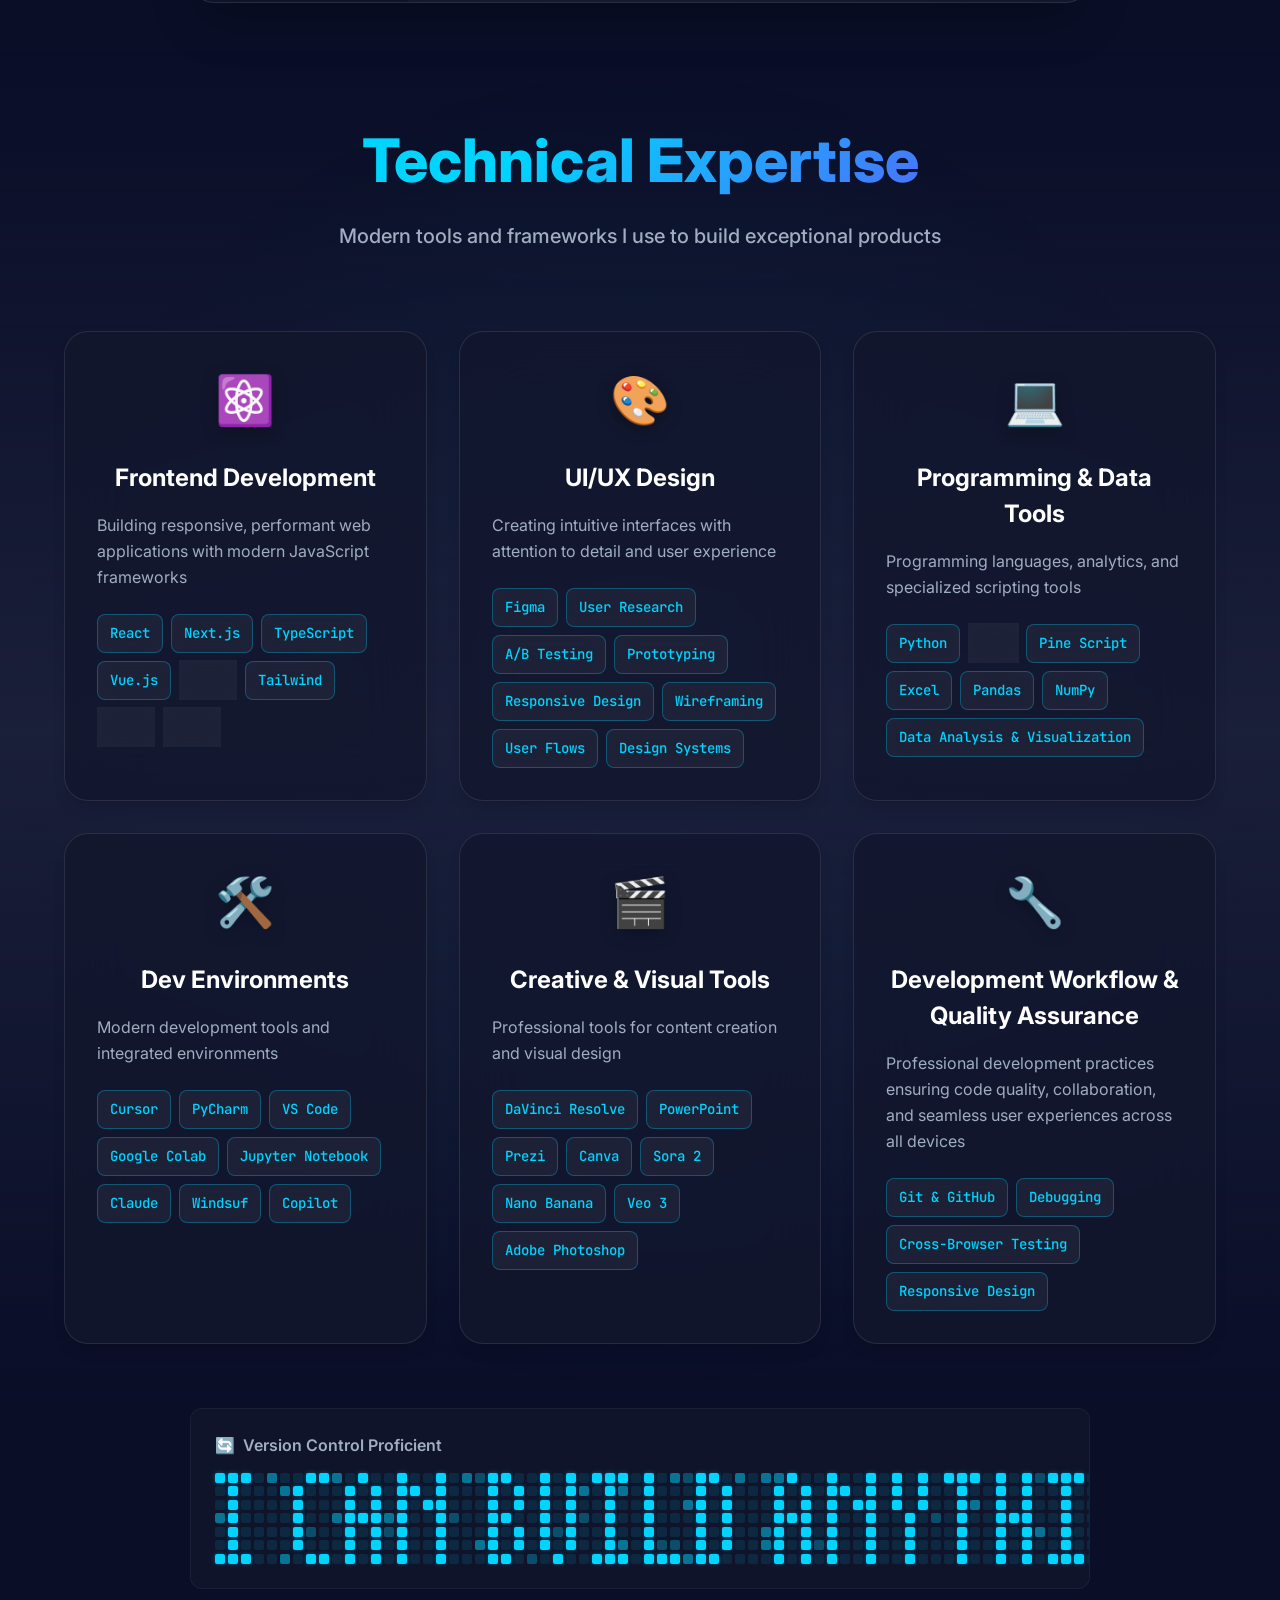
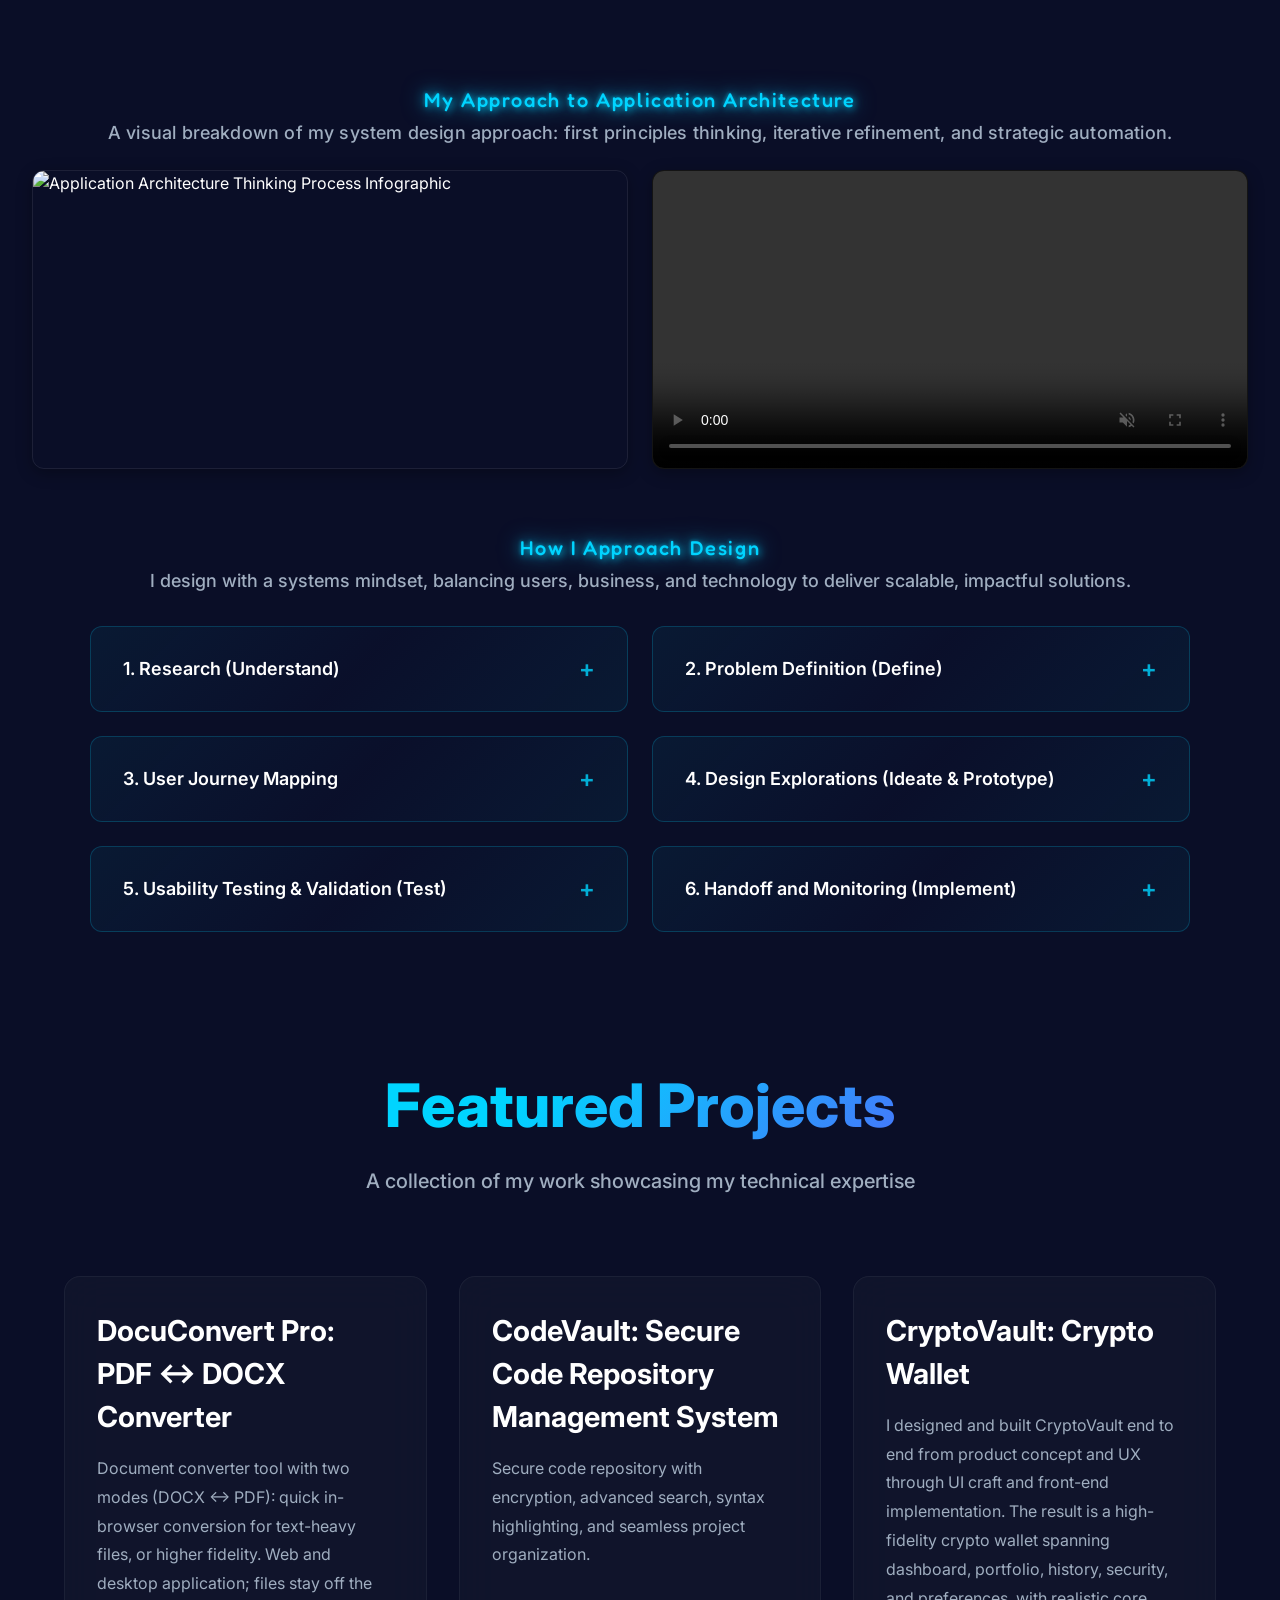
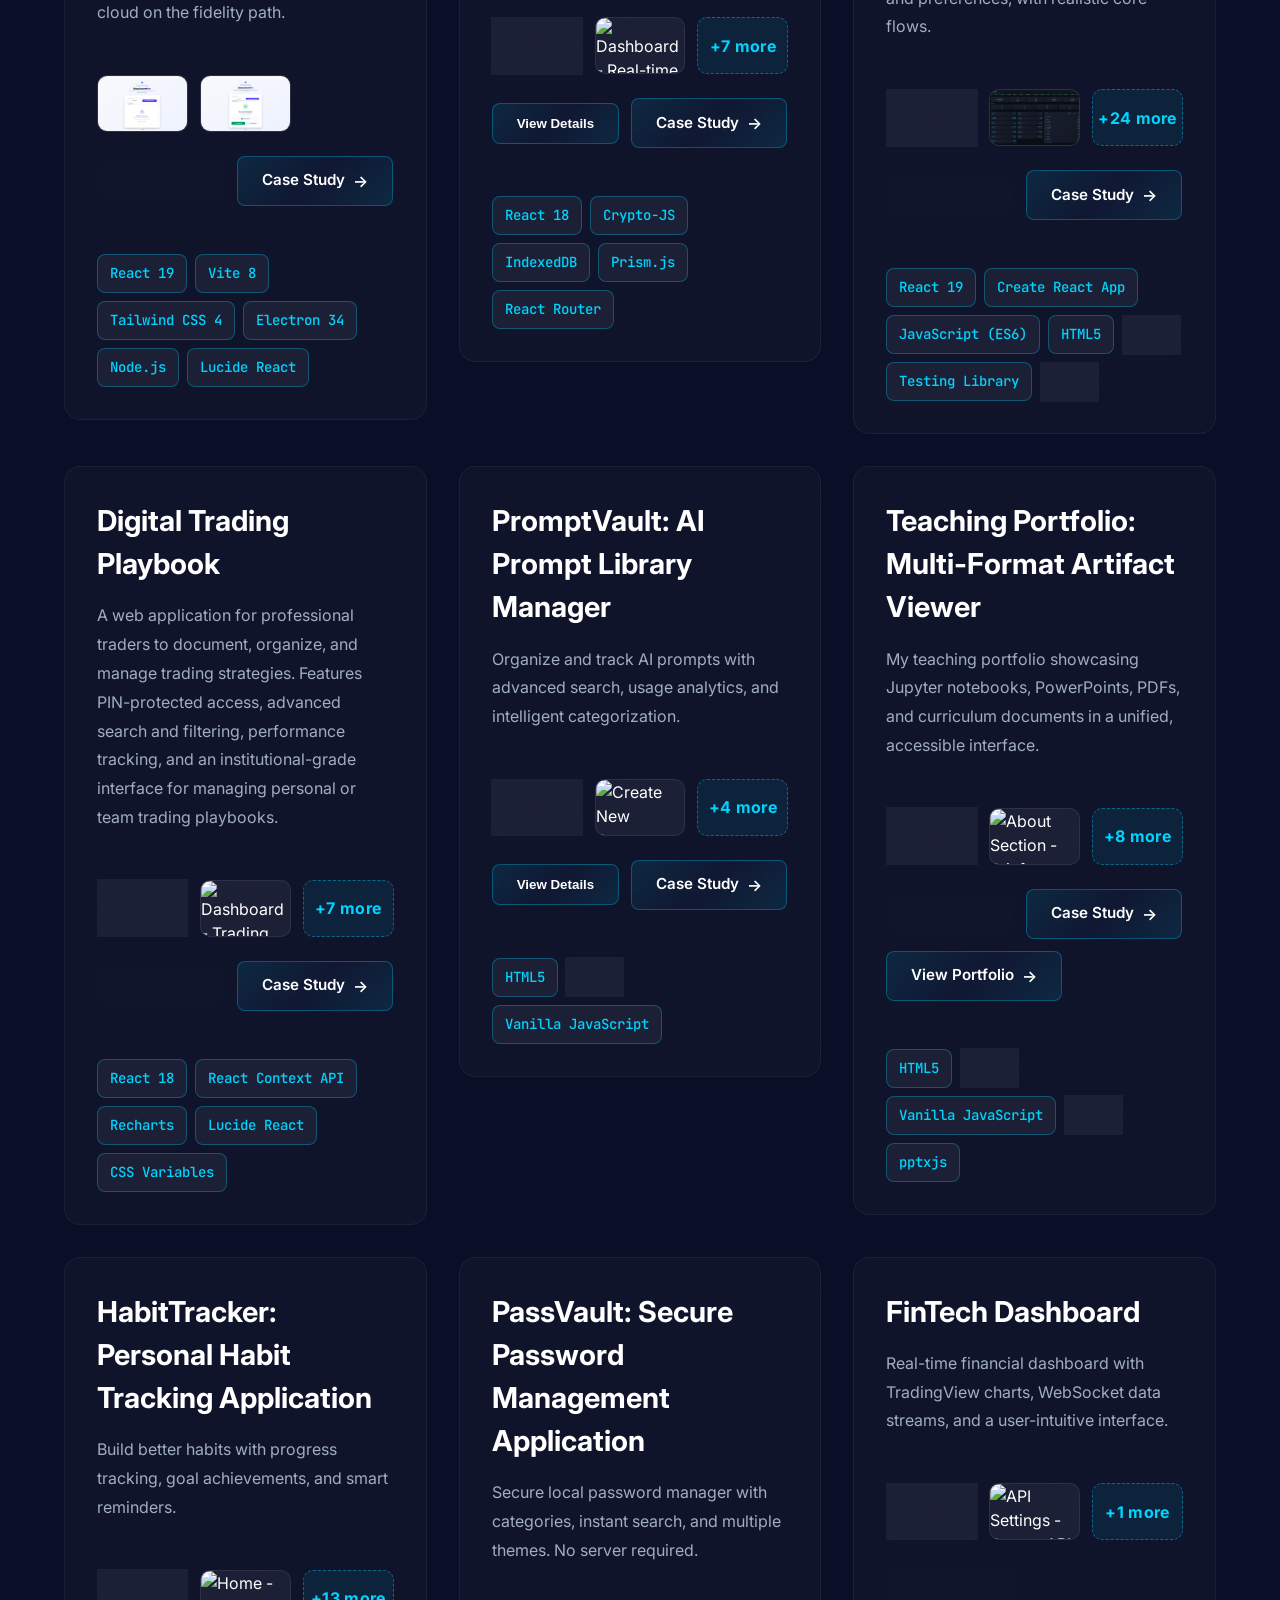
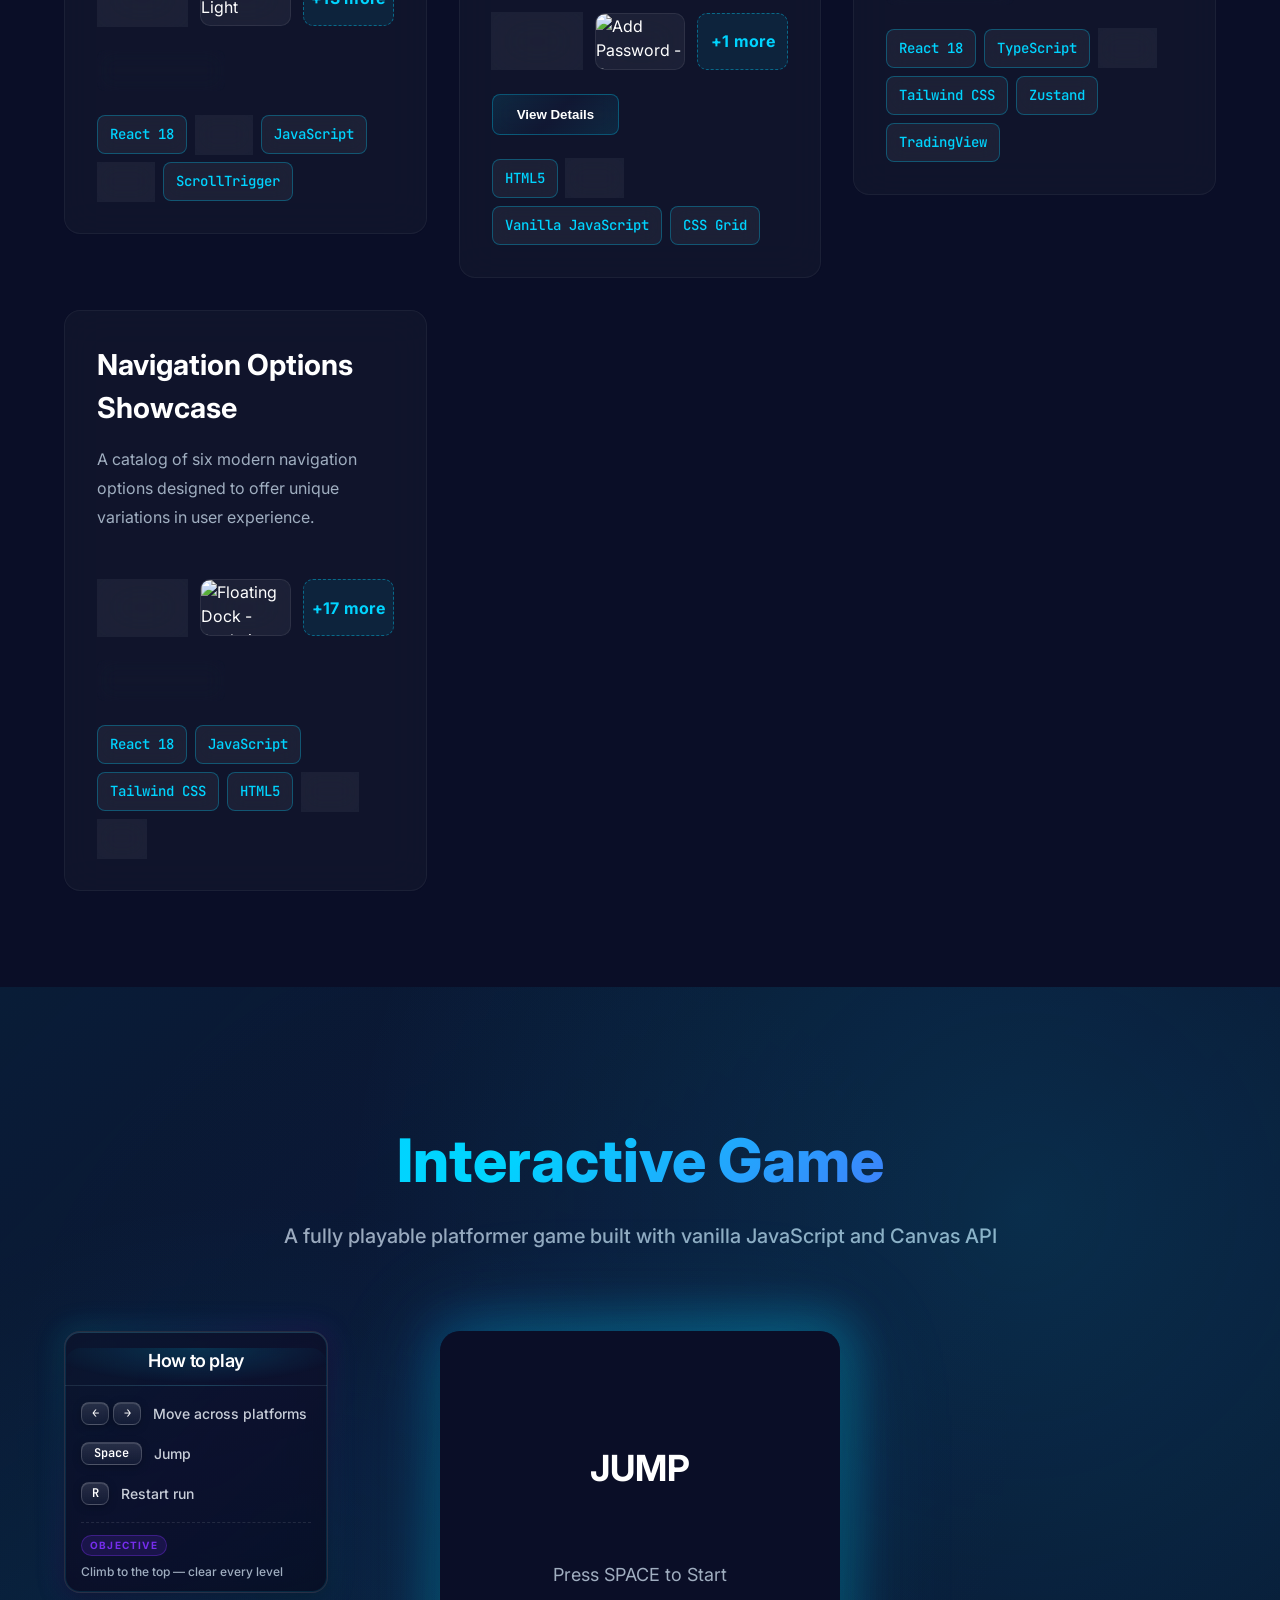
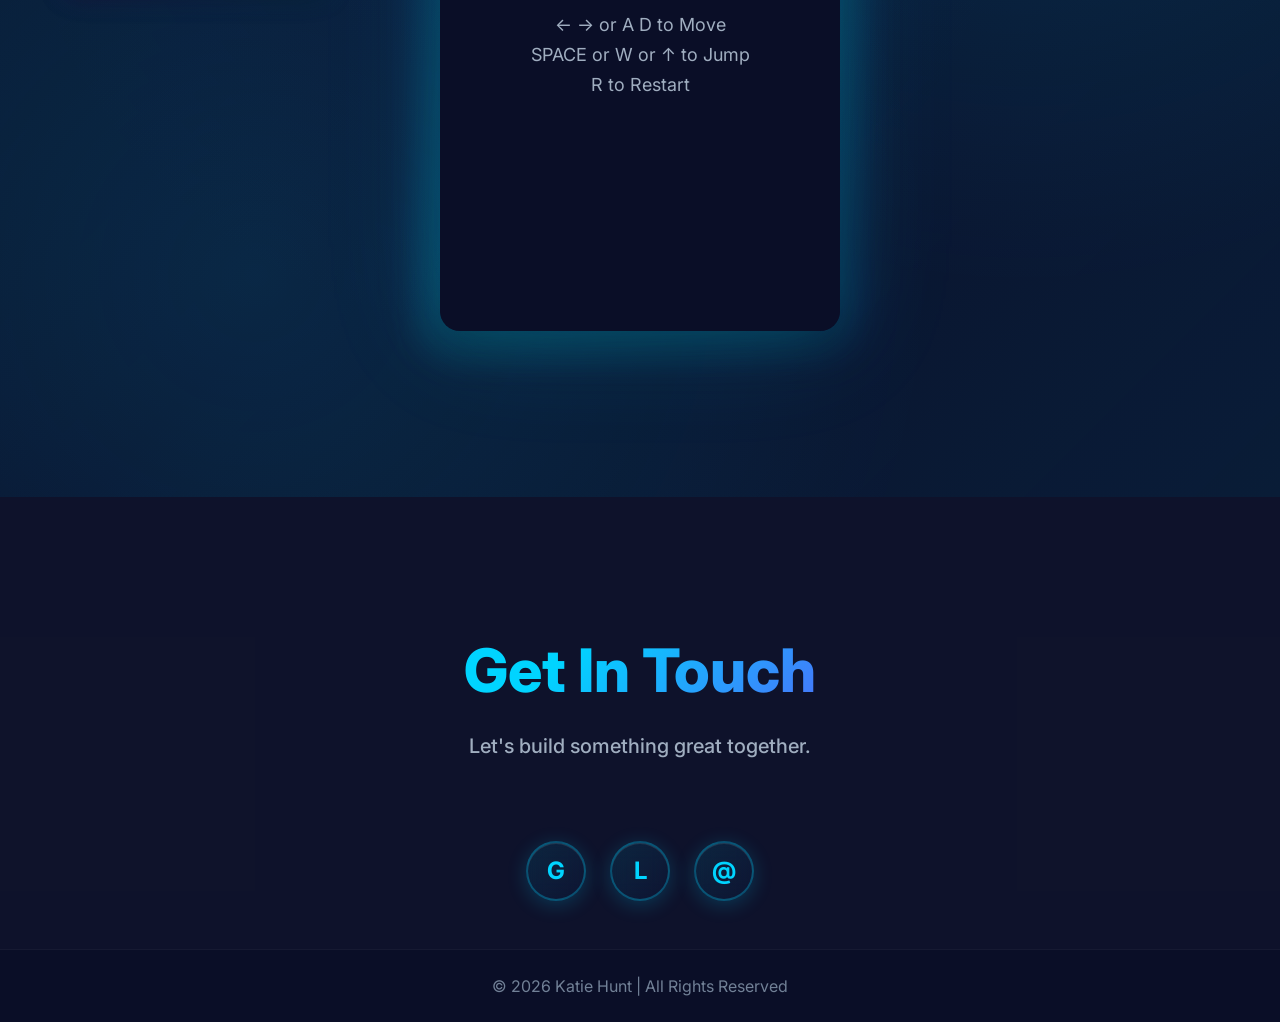
==== commit 88625180: "custom splash" ====
--- a/index.html
+++ b/index.html
@@ -10,6 +10,15 @@
     <link rel="stylesheet" href="styles.css">
 </head>
 <body>
+    <div id="sitePreloader" class="site-preloader" aria-busy="true" aria-live="polite">
+        <div class="site-preloader__inner">
+            <img src="images/HPE pyramid.png" alt="" class="site-preloader__pyramid" width="160" height="160" decoding="async" fetchpriority="high">
+            <p class="site-preloader__name">
+                <span class="site-preloader__name-part">Katie</span><span class="site-preloader__name-part">Hunt</span>
+            </p>
+            <div class="site-preloader__line" aria-hidden="true"></div>
+        </div>
+    </div>
     <canvas id="particleCanvas"></canvas>
     <div class="modal-backdrop" id="modalBackdrop"></div>
 
@@ -808,6 +817,8 @@
         </div>
     </div>
 
+    <script src="https://cdn.jsdelivr.net/npm/gsap@3.12.5/dist/gsap.min.js" defer crossorigin="anonymous"></script>
+    <script src="preloader.js" defer></script>
     <script src="script.js" defer></script>
 </body>
 </html>
--- a/styles.css
+++ b/styles.css
@@ -5696,3 +5696,73 @@
     perspective: 1000px;
 }
 
+/* ========== Site preloader splash ========== */
+html.preloader-active,
+html.preloader-active body {
+    overflow: hidden;
+}
+
+.site-preloader {
+    position: fixed;
+    inset: 0;
+    z-index: 2147483000;
+    display: flex;
+    align-items: center;
+    justify-content: center;
+    background: var(--bg-primary);
+    opacity: 1;
+}
+
+.site-preloader__inner {
+    display: flex;
+    flex-direction: column;
+    align-items: center;
+    gap: var(--space-6, 1.5rem);
+    padding: var(--space-8, 2rem);
+    text-align: center;
+}
+
+.site-preloader__pyramid {
+    width: clamp(5rem, 18vw, 7.5rem);
+    height: auto;
+    display: block;
+    object-fit: contain;
+}
+
+.site-preloader__name {
+    margin: 0;
+    display: inline-flex;
+    align-items: baseline;
+    justify-content: center;
+    gap: 0.4em;
+    font-family: Inter, system-ui, sans-serif;
+    font-size: var(--font-size-3xl);
+    font-weight: 600;
+    letter-spacing: 0.02em;
+    color: var(--accent-primary);
+    line-height: 1.2;
+}
+
+.site-preloader__name-part {
+    display: inline-block;
+}
+
+.site-preloader__line {
+    width: min(12rem, 70vw);
+    height: 2px;
+    border-radius: 1px;
+    background: linear-gradient(
+        90deg,
+        transparent,
+        var(--accent-primary),
+        transparent
+    );
+    transform-origin: 50% 50%;
+}
+
+@media (prefers-reduced-motion: reduce) {
+    .site-preloader__pyramid {
+        animation: none;
+    }
+}
+
